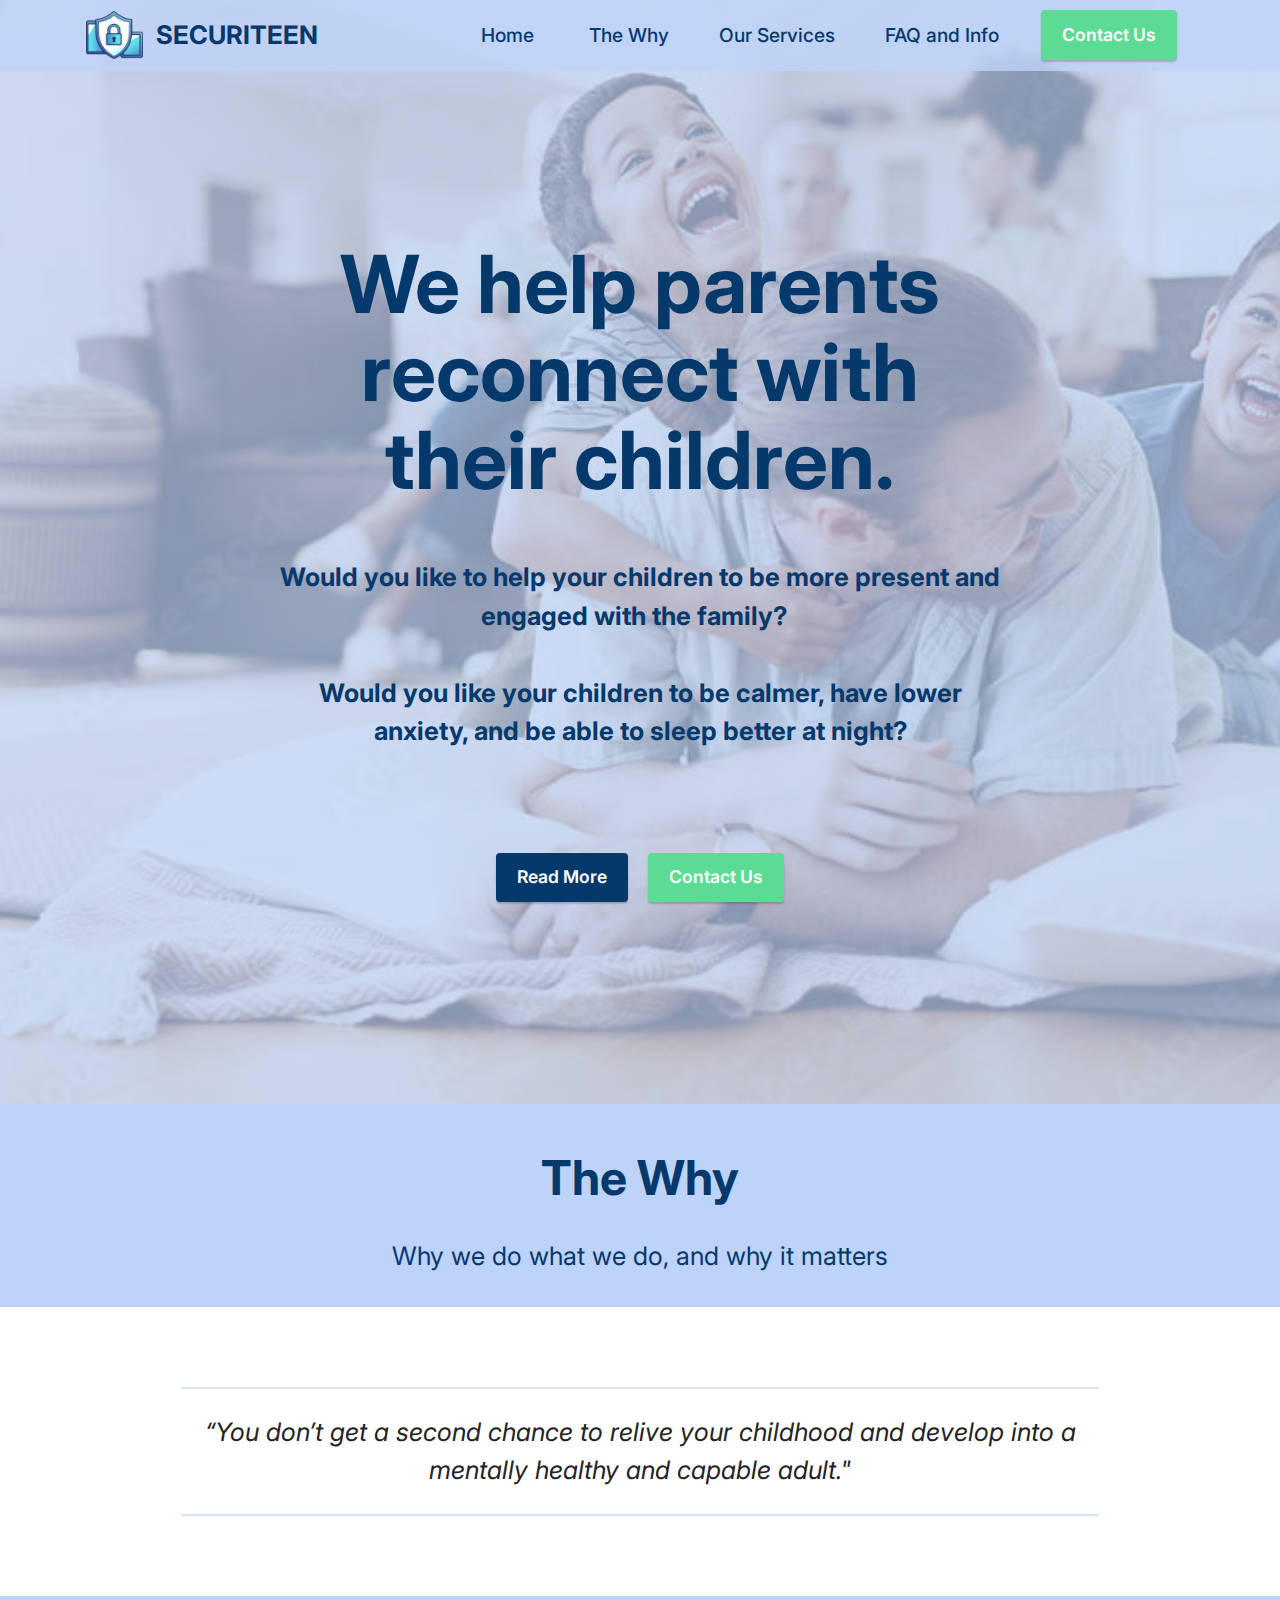
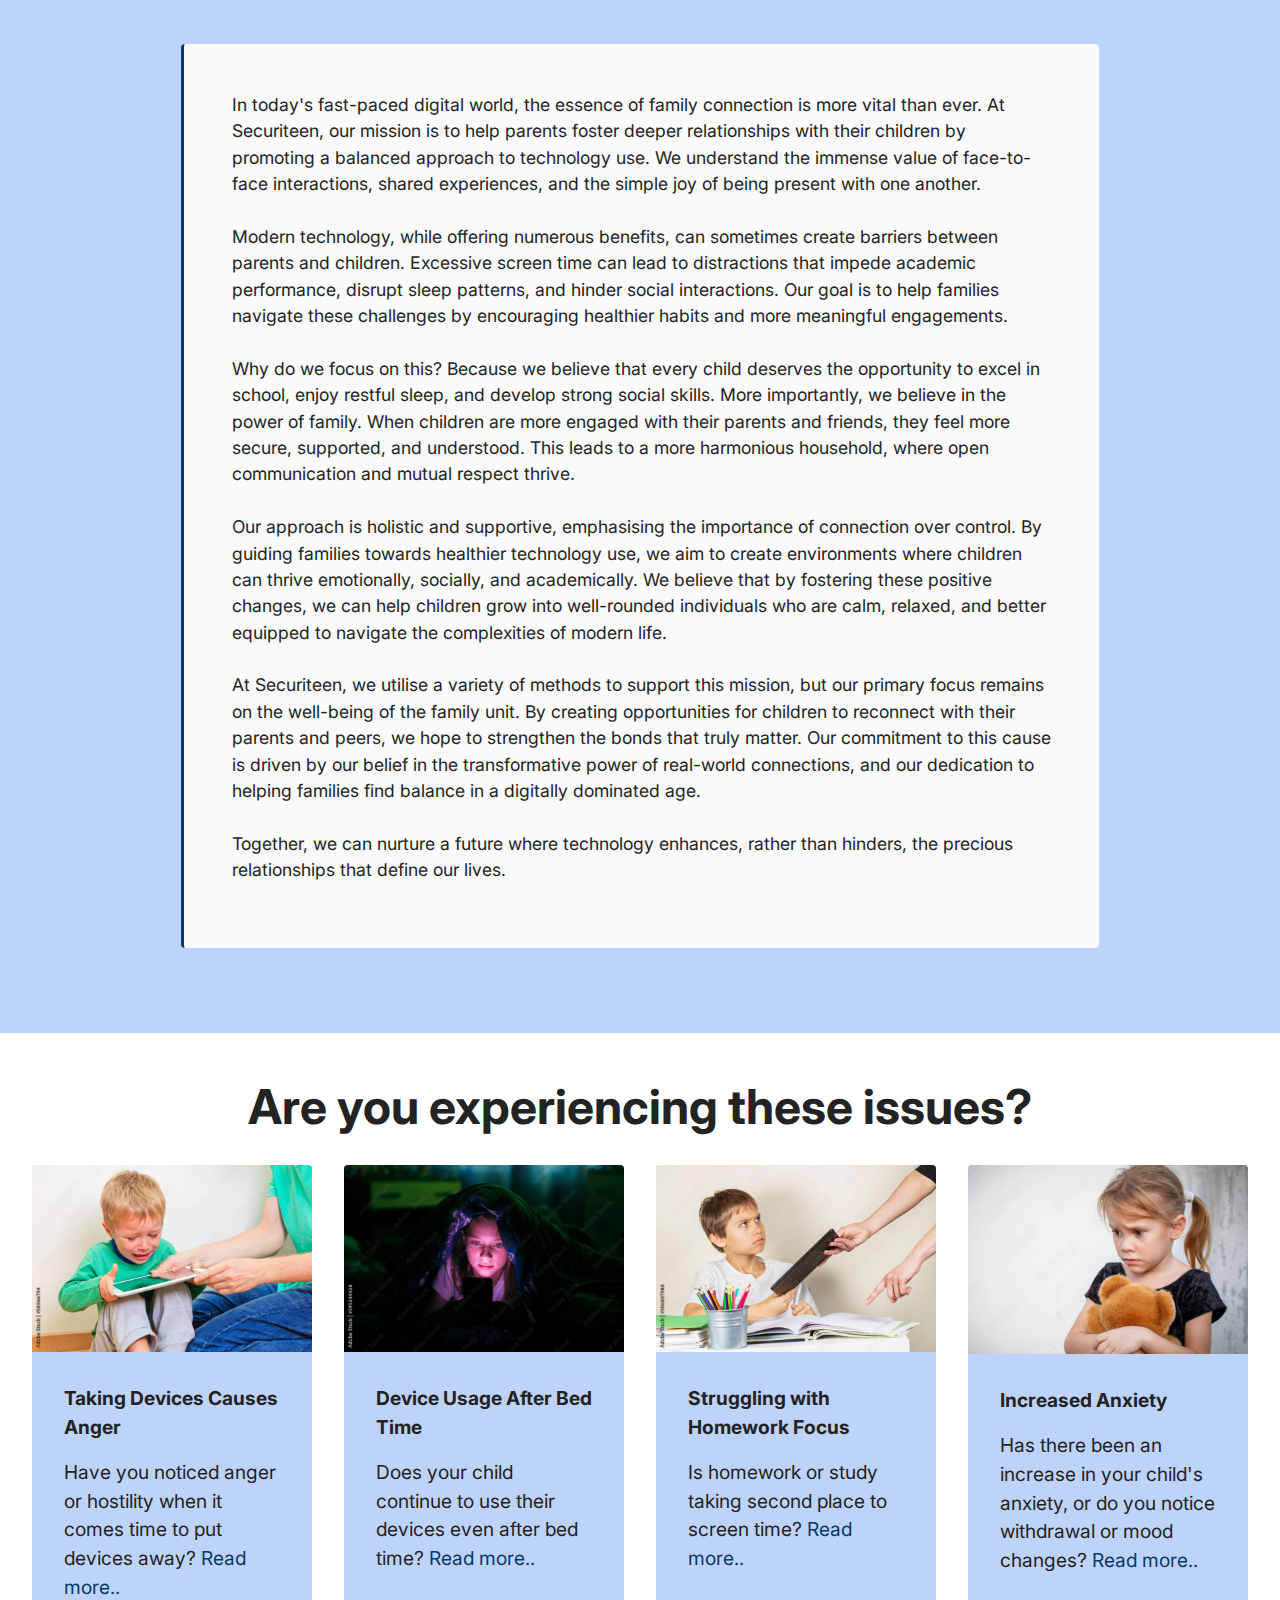
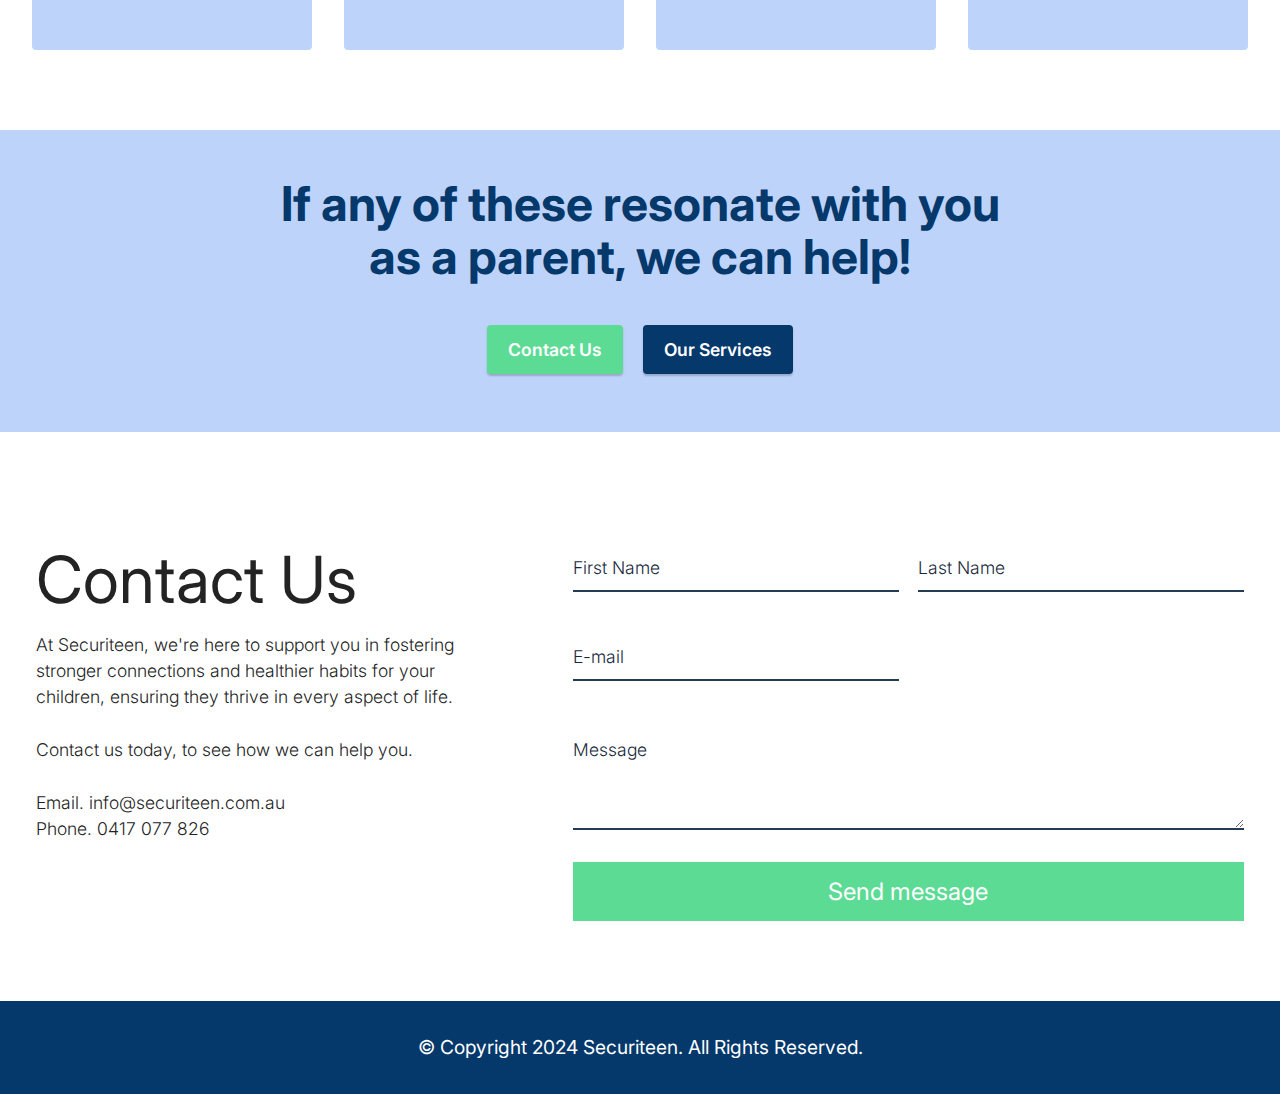
==== index.html @ f28571cd "Add files via upload" ====
<!DOCTYPE html>
<html  >
<head>
  
  <meta charset="UTF-8">
  <meta http-equiv="X-UA-Compatible" content="IE=edge">
  
  <meta name="viewport" content="width=device-width, initial-scale=1, minimum-scale=1">
  <link rel="shortcut icon" href="assets/images/logo6a-134x112.png" type="image/x-icon">
  <meta name="description" content="">
  
  
  <title>Securiteen - Home</title>
  <link rel="stylesheet" href="assets/bootstrap/css/bootstrap.min.css">
  <link rel="stylesheet" href="assets/bootstrap/css/bootstrap-grid.min.css">
  <link rel="stylesheet" href="assets/bootstrap/css/bootstrap-reboot.min.css">
  <link rel="stylesheet" href="assets/smart-cart/minicart-theme.css">
  <link rel="stylesheet" href="assets/dropdown/css/style.css">
  <link rel="stylesheet" href="assets/socicon/css/styles.css">
  <link rel="stylesheet" href="assets/theme/css/style.css">
  <link rel="preload" href="https://fonts.googleapis.com/css?family=Inter:100,200,300,400,500,600,700,800,900,100i,200i,300i,400i,500i,600i,700i,800i,900i&display=swap" as="style" onload="this.onload=null;this.rel='stylesheet'">
  <noscript><link rel="stylesheet" href="https://fonts.googleapis.com/css?family=Inter:100,200,300,400,500,600,700,800,900,100i,200i,300i,400i,500i,600i,700i,800i,900i&display=swap"></noscript>
  <link rel="preload" as="style" href="assets/mobirise/css/mbr-additional.css"><link rel="stylesheet" href="assets/mobirise/css/mbr-additional.css" type="text/css">

  
  
  
</head>
<body>
  
  <section data-bs-version="5.1" class="menu menu3 cid-sFAA5oUu2Y" once="menu" id="menu3-1">
    
    <nav class="navbar navbar-dropdown navbar-expand-lg">
        <div class="container">
            <div class="navbar-brand">
                <span class="navbar-logo">
                    <a href="index.html">
                        <img src="assets/images/logo6a-134x112.png" alt="Securiteen" style="height: 3rem;">
                    </a>
                </span>
                <span class="navbar-caption-wrap"><a class="navbar-caption text-primary display-5" href="index.html">SECURITEEN</a></span>
            </div>
            <button class="navbar-toggler" type="button" data-toggle="collapse" data-bs-toggle="collapse" data-target="#navbarSupportedContent" data-bs-target="#navbarSupportedContent" aria-controls="navbarNavAltMarkup" aria-expanded="false" aria-label="Toggle navigation">
                <div class="hamburger">
                    <span></span>
                    <span></span>
                    <span></span>
                    <span></span>
                </div>
            </button>
            <div class="collapse navbar-collapse" id="navbarSupportedContent">
                <ul class="navbar-nav nav-dropdown" data-app-modern-menu="true"><li class="nav-item"><a class="nav-link link text-primary display-7" href="index.html">Home&nbsp;</a></li>
                    <li class="nav-item"><a class="nav-link link text-primary display-7" href="index.html#content4-5">The Why</a></li>
                    <li class="nav-item"><a class="nav-link link text-primary display-7" href="services.html#info3-a">Our Services</a>
                    </li><li class="nav-item"><a class="nav-link link text-primary display-7" href="faq.html">FAQ and Info</a></li></ul>
                
                <div class="navbar-buttons mbr-section-btn"><a class="btn btn-secondary display-4" href="index.html#form1-7">Contact Us</a></div>
            </div>
        </div>
    </nav>
</section>

<section data-bs-version="5.1" class="header1 cid-sFCAOqBTxa" id="header1-i">

    

    <div class="mbr-overlay" style="opacity: 0.7; background-color: rgb(190, 211, 249);"></div>

    <div class="container">
        <div class="row justify-content-center">
            <div class="col-12 col-lg-8">
                <h1 class="mbr-section-title mbr-fonts-style mb-3 display-1"><strong>We help parents reconnect with their children.</strong></h1>
                
                <p class="mbr-text mbr-fonts-style display-5"><br><strong>Would you like to help your children to be more present and engaged with the family?&nbsp;&nbsp;<br><br>Would you like your children to be calmer, have lower anxiety, and be able to sleep better at night?<br> <br></strong><br></p>
                <div class="mbr-section-btn mt-3"><a class="btn btn-primary display-4" href="index.html#content4-5">Read More</a> <a class="btn btn-secondary display-4" href="index.html#form1-7">Contact Us</a></div>
            </div>
        </div>
    </div>
</section>

<section data-bs-version="5.1" class="content4 cid-sFADQxFnEn" id="content4-5">
    
    
    <div class="container">
        <div class="row justify-content-center">
            <div class="title col-md-12 col-lg-10">
                <h3 class="mbr-section-title mbr-fonts-style align-center mb-4 display-2">
                    <strong>The Why</strong></h3>
                <h4 class="mbr-section-subtitle align-center mbr-fonts-style mb-4 display-5">Why we do what we do, and why it matters</h4>
                
            </div>
        </div>
    </div>
</section>

<section data-bs-version="5.1" class="content6 cid-ukaL8fYqWf" id="content6-2">
    
    <div class="container">
        <div class="row justify-content-center">
            <div class="col-md-12 col-lg-10">
                <hr class="line">
                <p class="mbr-text align-center mbr-fonts-style my-4 display-5"><em>“You don’t get a second chance to relive your childhood and develop into a mentally healthy and capable adult."</em></p>
                <hr class="line">
            </div>
        </div>
    </div>
</section>

<section data-bs-version="5.1" class="content7 cid-ukfjcCWfnt" id="content7-3">
    
    <div class="container">
        <div class="row justify-content-center">
            <div class="col-12 col-md-10">
                <blockquote>
                
                <p class="mbr-text mbr-fonts-style display-4">In today's fast-paced digital world, the essence of family connection is more vital than ever. At Securiteen, our mission is to help parents foster deeper relationships with their children by promoting a balanced approach to technology use. We understand the immense value of face-to-face interactions, shared experiences, and the simple joy of being present with one another.<br><br>Modern technology, while offering numerous benefits, can sometimes create barriers between parents and children. Excessive screen time can lead to distractions that impede academic performance, disrupt sleep patterns, and hinder social interactions. Our goal is to help families navigate these challenges by encouraging healthier habits and more meaningful engagements.<br><br>Why do we focus on this? Because we believe that every child deserves the opportunity to excel in school, enjoy restful sleep, and develop strong social skills. More importantly, we believe in the power of family. When children are more engaged with their parents and friends, they feel more secure, supported, and understood. This leads to a more harmonious household, where open communication and mutual respect thrive.<br><br>Our approach is holistic and supportive, emphasising the importance of connection over control. By guiding families towards healthier technology use, we aim to create environments where children can thrive emotionally, socially, and academically. We believe that by fostering these positive changes, we can help children grow into well-rounded individuals who are calm, relaxed, and better equipped to navigate the complexities of modern life.<br><br>At Securiteen, we utilise a variety of methods to support this mission, but our primary focus remains on the well-being of the family unit. By creating opportunities for children to reconnect with their parents and peers, we hope to strengthen the bonds that truly matter. Our commitment to this cause is driven by our belief in the transformative power of real-world connections, and our dedication to helping families find balance in a digitally dominated age.<br><br>Together, we can nurture a future where technology enhances, rather than hinders, the precious relationships that define our lives.</p></blockquote>
            </div>
        </div>
    </div>
</section>

<section data-bs-version="5.1" class="gallery3 cid-ukfnzdWn7n" id="gallery3-4">
    
    
    <div class="container-fluid">
        <div class="mbr-section-head">
            <h4 class="mbr-section-title mbr-fonts-style align-center mb-0 display-2">
                <strong>Are you experiencing these issues?</strong></h4>
            
        </div>
        <div class="row mt-4">
            <div class="item features-image сol-12 col-md-6 col-lg-3 active">
                <div class="item-wrapper">
                    <div class="item-img">
                        <img src="assets/images/adobestock-58966794-preview-838x559.jpg" alt="" data-slide-to="0" data-bs-slide-to="0">
                    </div>
                    <div class="item-content">
                        <h5 class="item-title mbr-fonts-style display-7"><strong>Taking Devices Causes Anger</strong></h5>
                        
                        <p class="mbr-text mbr-fonts-style mt-3 display-7">
                            Have you noticed anger or hostility when it comes time to put devices away?&nbsp;<a href="#" class="text-primary">Read more..</a></p>
                    </div>
                    
                </div>
            </div><div class="item features-image сol-12 col-md-6 col-lg-3">
                <div class="item-wrapper">
                    <div class="item-img">
                        <img src="assets/images/adobestock-395344928-preview-838x559.jpg" alt="" data-slide-to="1" data-bs-slide-to="1">
                    </div>
                    <div class="item-content">
                        <h5 class="item-title mbr-fonts-style display-7"><strong>Device Usage After Bed Time</strong></h5>
                        
                        <p class="mbr-text mbr-fonts-style mt-3 display-7">
                            Does your child continue to use their devices even after bed time?&nbsp;<a href="#" class="text-primary">Read more..</a></p>
                    </div>
                    
                </div>
            </div>
            
            <div class="item features-image сol-12 col-md-6 col-lg-3">
                <div class="item-wrapper">
                    <div class="item-img">
                        <img src="assets/images/adobestock-306897988-preview-838x559.jpg" alt="" data-slide-to="2" data-bs-slide-to="2">
                    </div>
                    <div class="item-content">
                        <h5 class="item-title mbr-fonts-style display-7"><strong>Struggling with Homework Focus</strong></h5>
                        
                        <p class="mbr-text mbr-fonts-style mt-3 display-7">
                            Is homework or study taking second place to screen time?&nbsp;<a href="#" class="text-primary">Read more..</a></p>
                    </div>
                    
                </div>
            </div>
            <div class="item features-image сol-12 col-md-6 col-lg-3">
                <div class="item-wrapper">
                    <div class="item-img">
                        <img src="assets/images/adobestock-46003848-preview-1-838x584.jpeg" alt="" title="">
                    </div>
                    <div class="item-content">
                        <h5 class="item-title mbr-fonts-style display-7">
                            <strong>Increased Anxiety</strong></h5>
                        
                        <p class="mbr-text mbr-fonts-style mt-3 display-7">
                            Has there been an increase in your child's anxiety, or do you notice withdrawal or mood changes?&nbsp;<a href="#" class="text-primary">Read more..</a></p>
                    </div>
                    
                </div>
            </div>
        </div>
    </div>
</section>

<section data-bs-version="5.1" class="info1 cid-ukfKAvyPqA" id="info1-6">
    

    
    
    <div class="align-center container">
        <div class="row justify-content-center">
            <div class="col-12 col-lg-8">
                <h3 class="mbr-section-title mb-4 mbr-fonts-style display-2">
                    <strong>If any of these resonate with you as a parent, we can help!</strong></h3>
                
                <div class="mbr-section-btn"><a class="btn btn-secondary display-4" href="index.html#form1-7">Contact Us</a> <a class="btn btn-primary display-4" href="services.html">Our Services</a></div>
            </div>
        </div>
    </div>
</section>

<section data-bs-version="5.1" class="form1 cid-ukfMOaIkKs" id="form1-7">
    
    
    <div class="container-fluid">
        <div class="row justify-content-center revers">
            <div class="col-12 col-lg-5 text">
                <h3 class="mbr-section-title mbr-fonts-style align-center mb-0 display-1">
                    Contact Us</h3>
                
                <p class="mbr-text mbr-fonts-style mt-3 display-4">At Securiteen, we're here to support you in fostering stronger connections and healthier habits for your children, ensuring they thrive in every aspect of life.&nbsp;<br><br>Contact us today, to see how we can help you.<br><br>Email.&nbsp;info@securiteen.com.au<br>Phone. 0417 077 826<br></p>
            </div>
            <div class="col-lg-7 mx-auto mbr-form form" data-form-type="formoid">
                <form action="https://mobirise.eu/" method="POST" class="mbr-form form-with-styler" data-form-title="Form Name"><input type="hidden" name="email" data-form-email="true" value="Fs2mmEksp6q6TrzBMGvWqaSGVHvh4QHan1vVRH31/phFs0fB9kDLkGTKh2aA36X0oy4sLaTce3NYvyFUECLMp1q/oWpafUq3HcIJVbZCprMdZemdgS0Kq5MWuSPH1xtf.gixmYoinU3NWFVQ3tQhBGKTi0PesERTS59NhGxVto5hbMu2k3r+0g7FNEuZHwQL2sahqMmFX06bt4cjcnY67Am5DBSX2LzhEpQDwA9bZveQyF2UQfkmvOfvq00P8Hszc">
                    <div class="row">
                        <div hidden="hidden" data-form-alert="" class="alert alert-success col-12">Thanks for filling out
                            the form!</div>
                        <div hidden="hidden" data-form-alert-danger="" class="alert alert-danger col-12"> Oops...! some
                            problem! </div>
                    </div>
                    <div class="dragArea row">
                        <div class="col-lg-12 col-md-12 col-sm-12 form-group">
                            <div class="row">
                                <div class="col">
                                    <input type="text" name="nameFirst" placeholder="First Name" data-form-field="nameFirst" class="form-control text-multiple" value="" id="nameFirst-form1-7">
                                </div>
                                <div class="col">
                                    <input type="text" name="nameLast" placeholder="Last Name" data-form-field="nameLast" class="form-control text-multiple" value="" id="nameLast-form1-7">
                                </div>
                            </div>
                        </div>
                        <div class="col-lg-12 col-md-12 col-sm-12 form-group">
                            <div class="row">
                                <div class="col">
                                    <input type="email" name="email" placeholder="E-mail" data-form-field="email" class="form-control" value="" id="email-form1-7">
                                </div>
                                <div class="col">
                                    
                                </div>
                            </div>
                        </div>
                        <div class="col-12 form-group mt-3 mb-4" data-for="textarea">
                            <textarea name="textarea" style="height:92px;" placeholder="Message" data-form-field="textarea" class="form-control display-4" id="textarea-form1-7"></textarea>
                        </div>
                        <div class="col-lg-12 col-md-12 col-sm-12 align-center mbr-section-btn"><button type="submit" class="w-100 w-100 w-100 btn w-100 btn-secondary display-7">Send message</button></div>
                    </div>
                </form>
            </div>
        </div>
    </div>
</section>

<section data-bs-version="5.1" class="footer3 cid-sFAOjz8nX7" once="footers" id="footer3-d">

    

    

    <div class="container">
        <div class="media-container-row align-center mbr-white">
            
            
            <div class="row row-copirayt">
                <p class="mbr-text mb-0 mbr-fonts-style mbr-white align-center display-7">
                    © Copyright 2024 Securiteen. All Rights Reserved.
                </p>
            </div>
        </div>
    </div>
</section>


<script src="assets/bootstrap/js/bootstrap.bundle.min.js"></script>
  <script src="assets/smoothscroll/smooth-scroll.js"></script>
  <script src="assets/ytplayer/index.js"></script>
  <script src="assets/smart-cart/minicart.js"></script>
  <script src="assets/smart-cart/minicart-customizer.js"></script>
  <script src="assets/dropdown/js/navbar-dropdown.js"></script>
  <script src="assets/theme/js/script.js"></script>
  <script src="assets/formoid/formoid.min.js"></script>
  
  
  
</body>
</html>
---- assets/dropdown/css/style.css ----
.navbar-dropdown {
  left: 0;
  padding: 0;
  position: absolute;
  right: 0;
  top: 0;
  transition: all 0.45s ease;
  z-index: 1030;
  background: #282828; }
  .navbar-dropdown .navbar-logo {
    margin-right: 0.8rem;
    transition: margin 0.3s ease-in-out;
    vertical-align: middle; }
    .navbar-dropdown .navbar-logo img {
      height: 3.125rem;
      transition: all 0.3s ease-in-out; }
    .navbar-dropdown .navbar-logo.mbr-iconfont {
      font-size: 3.125rem;
      line-height: 3.125rem; }
  .navbar-dropdown .navbar-caption {
    font-weight: 700;
    white-space: normal;
    vertical-align: -4px;
    line-height: 3.125rem !important; }
    .navbar-dropdown .navbar-caption, .navbar-dropdown .navbar-caption:hover {
      color: inherit;
      text-decoration: none; }
  .navbar-dropdown .mbr-iconfont + .navbar-caption {
    vertical-align: -1px; }
  .navbar-dropdown.navbar-fixed-top {
    position: fixed; }
  .navbar-dropdown .navbar-brand span {
    vertical-align: -4px; }
  .navbar-dropdown.bg-color.transparent {
    background: none; }
  .navbar-dropdown.navbar-short .navbar-brand {
    padding: 0.625rem 0; }
    .navbar-dropdown.navbar-short .navbar-brand span {
      vertical-align: -1px; }
  .navbar-dropdown.navbar-short .navbar-caption {
    line-height: 2.375rem !important;
    vertical-align: -2px; }
  .navbar-dropdown.navbar-short .navbar-logo {
    margin-right: 0.5rem; }
    .navbar-dropdown.navbar-short .navbar-logo img {
      height: 2.375rem; }
    .navbar-dropdown.navbar-short .navbar-logo.mbr-iconfont {
      font-size: 2.375rem;
      line-height: 2.375rem; }
  .navbar-dropdown.navbar-short .mbr-table-cell {
    height: 3.625rem; }
  .navbar-dropdown .navbar-close {
    left: 0.6875rem;
    position: fixed;
    top: 0.75rem;
    z-index: 1000; }
  .navbar-dropdown .hamburger-icon {
    content: "";
    display: inline-block;
    vertical-align: middle;
    width: 16px;
    -webkit-box-shadow: 0 -6px 0 1px #282828,0 0 0 1px #282828,0 6px 0 1px #282828;
    -moz-box-shadow: 0 -6px 0 1px #282828,0 0 0 1px #282828,0 6px 0 1px #282828;
    box-shadow: 0 -6px 0 1px #282828,0 0 0 1px #282828,0 6px 0 1px #282828; }

.dropdown-menu .dropdown-toggle[data-toggle="dropdown-submenu"]::after {
  border-bottom: 0.35em solid transparent;
  border-left: 0.35em solid;
  border-right: 0;
  border-top: 0.35em solid transparent;
  margin-left: 0.3rem; }

.dropdown-menu .dropdown-item:focus {
  outline: 0; }

.nav-dropdown {
  font-size: 0.75rem;
  font-weight: 500;
  height: auto !important; }
  .nav-dropdown .nav-btn {
    padding-left: 1rem; }
  .nav-dropdown .link {
    margin: .667em 1.667em;
    font-weight: 500;
    padding: 0;
    transition: color .2s ease-in-out; }
    .nav-dropdown .link.dropdown-toggle {
      margin-right: 2.583em; }
      .nav-dropdown .link.dropdown-toggle::after {
        margin-left: .25rem;
        border-top: 0.35em solid;
        border-right: 0.35em solid transparent;
        border-left: 0.35em solid transparent;
        border-bottom: 0; }
      .nav-dropdown .link.dropdown-toggle[aria-expanded="true"] {
        margin: 0;
        padding: 0.667em 3.263em  0.667em 1.667em; }
  .nav-dropdown .link::after,
  .nav-dropdown .dropdown-item::after {
    color: inherit; }
  .nav-dropdown .btn {
    font-size: 0.75rem;
    font-weight: 700;
    letter-spacing: 0;
    margin-bottom: 0;
    padding-left: 1.25rem;
    padding-right: 1.25rem; }
  .nav-dropdown .dropdown-menu {
    border-radius: 0;
    border: 0;
    left: 0;
    margin: 0;
    padding-bottom: 1.25rem;
    padding-top: 1.25rem;
    position: relative; }
  .nav-dropdown .dropdown-submenu {
    margin-left: 0.125rem;
    top: 0; }
  .nav-dropdown .dropdown-item {
    font-weight: 500;
    line-height: 2;
    padding: 0.3846em 4.615em 0.3846em 1.5385em;
    position: relative;
    transition: color .2s ease-in-out, background-color .2s ease-in-out; }
    .nav-dropdown .dropdown-item::after {
      margin-top: -0.3077em;
      position: absolute;
      right: 1.1538em;
      top: 50%; }
    .nav-dropdown .dropdown-item:focus, .nav-dropdown .dropdown-item:hover {
      background: none; }

@media (max-width: 767px) {
  .nav-dropdown.navbar-toggleable-sm {
    bottom: 0;
    display: none;
    left: 0;
    overflow-x: hidden;
    position: fixed;
    top: 0;
    transform: translateX(-100%);
    -ms-transform: translateX(-100%);
    -webkit-transform: translateX(-100%);
    width: 18.75rem;
    z-index: 999; } }
.nav-dropdown.navbar-toggleable-xl {
  bottom: 0;
  display: none;
  left: 0;
  overflow-x: hidden;
  position: fixed;
  top: 0;
  transform: translateX(-100%);
  -ms-transform: translateX(-100%);
  -webkit-transform: translateX(-100%);
  width: 18.75rem;
  z-index: 999; }

.nav-dropdown-sm {
  display: block !important;
  overflow-x: hidden;
  overflow: auto;
  padding-top: 3.875rem; }
  .nav-dropdown-sm::after {
    content: "";
    display: block;
    height: 3rem;
    width: 100%; }
  .nav-dropdown-sm.collapse.in ~ .navbar-close {
    display: block !important; }
  .nav-dropdown-sm.collapsing, .nav-dropdown-sm.collapse.in {
    transform: translateX(0);
    -ms-transform: translateX(0);
    -webkit-transform: translateX(0);
    transition: all 0.25s ease-out;
    -webkit-transition: all 0.25s ease-out;
    background: #282828; }
  .nav-dropdown-sm.collapsing[aria-expanded="false"] {
    transform: translateX(-100%);
    -ms-transform: translateX(-100%);
    -webkit-transform: translateX(-100%); }
  .nav-dropdown-sm .nav-item {
    display: block;
    margin-left: 0 !important;
    padding-left: 0; }
  .nav-dropdown-sm .link,
  .nav-dropdown-sm .dropdown-item {
    border-top: 1px dotted rgba(255, 255, 255, 0.1);
    font-size: 0.8125rem;
    line-height: 1.6;
    margin: 0 !important;
    padding: 0.875rem 2.4rem 0.875rem 1.5625rem !important;
    position: relative;
    white-space: normal; }
    .nav-dropdown-sm .link:focus, .nav-dropdown-sm .link:hover,
    .nav-dropdown-sm .dropdown-item:focus,
    .nav-dropdown-sm .dropdown-item:hover {
      background: rgba(0, 0, 0, 0.2) !important;
      color: #c0a375; }
  .nav-dropdown-sm .nav-btn {
    position: relative;
    padding: 1.5625rem 1.5625rem 0 1.5625rem; }
    .nav-dropdown-sm .nav-btn::before {
      border-top: 1px dotted rgba(255, 255, 255, 0.1);
      content: "";
      left: 0;
      position: absolute;
      top: 0;
      width: 100%; }
    .nav-dropdown-sm .nav-btn + .nav-btn {
      padding-top: 0.625rem; }
      .nav-dropdown-sm .nav-btn + .nav-btn::before {
        display: none; }
  .nav-dropdown-sm .btn {
    padding: 0.625rem 0; }
  .nav-dropdown-sm .dropdown-toggle[data-toggle="dropdown-submenu"]::after {
    margin-left: .25rem;
    border-top: 0.35em solid;
    border-right: 0.35em solid transparent;
    border-left: 0.35em solid transparent;
    border-bottom: 0; }
  .nav-dropdown-sm .dropdown-toggle[data-toggle="dropdown-submenu"][aria-expanded="true"]::after {
    border-top: 0;
    border-right: 0.35em solid transparent;
    border-left: 0.35em solid transparent;
    border-bottom: 0.35em solid; }
  .nav-dropdown-sm .dropdown-menu {
    margin: 0;
    padding: 0;
    position: relative;
    top: 0;
    left: 0;
    width: 100%;
    border: 0;
    float: none;
    border-radius: 0;
    background: none; }
  .nav-dropdown-sm .dropdown-submenu {
    left: 100%;
    margin-left: 0.125rem;
    margin-top: -1.25rem;
    top: 0; }

.navbar-toggleable-sm .nav-dropdown .dropdown-menu {
  position: absolute; }

.navbar-toggleable-sm .nav-dropdown .dropdown-submenu {
  left: 100%;
  margin-left: 0.125rem;
  margin-top: -1.25rem;
  top: 0; }

.navbar-toggleable-sm.opened .nav-dropdown .dropdown-menu {
  position: relative; }

.navbar-toggleable-sm.opened .nav-dropdown .dropdown-submenu {
  left: 0;
  margin-left: 00rem;
  margin-top: 0rem;
  top: 0; }

.is-builder .nav-dropdown.collapsing {
  transition: none !important; }
---- assets/socicon/css/styles.css ----
@charset "UTF-8";

@font-face {
  font-family: 'Socicon';
  src:  url('../fonts/socicon.eot');
  src:  url('../fonts/socicon.eot?#iefix') format('embedded-opentype'),
    url('../fonts/socicon.woff2') format('woff2'),
    url('../fonts/socicon.ttf') format('truetype'),
    url('../fonts/socicon.woff') format('woff'),
    url('../fonts/socicon.svg#socicon') format('svg');
  font-weight: normal;
  font-style: normal;
  font-display: swap;
}

[data-icon]:before {
  font-family: "socicon" !important;
  content: attr(data-icon);
  font-style: normal !important;
  font-weight: normal !important;
  font-variant: normal !important;
  text-transform: none !important;
  speak: none;
  line-height: 1;
  -webkit-font-smoothing: antialiased;
  -moz-osx-font-smoothing: grayscale;
}

[class^="socicon-"], [class*=" socicon-"] {
  /* use !important to prevent issues with browser extensions that change fonts */
  font-family: 'Socicon' !important;
  speak: none;
  font-style: normal;
  font-weight: normal;
  font-variant: normal;
  text-transform: none;
  line-height: 1;

  /* Better Font Rendering =========== */
  -webkit-font-smoothing: antialiased;
  -moz-osx-font-smoothing: grayscale;
}

.socicon-eitaa:before {
  content: "\e97c";
}
.socicon-soroush:before {
  content: "\e97d";
}
.socicon-bale:before {
  content: "\e97e";
}
.socicon-zazzle:before {
  content: "\e97b";
}
.socicon-society6:before {
  content: "\e97a";
}
.socicon-redbubble:before {
  content: "\e979";
}
.socicon-avvo:before {
  content: "\e978";
}
.socicon-stitcher:before {
  content: "\e977";
}
.socicon-googlehangouts:before {
  content: "\e974";
}
.socicon-dlive:before {
  content: "\e975";
}
.socicon-vsco:before {
  content: "\e976";
}
.socicon-flipboard:before {
  content: "\e973";
}
.socicon-ubuntu:before {
  content: "\e958";
}
.socicon-artstation:before {
  content: "\e959";
}
.socicon-invision:before {
  content: "\e95a";
}
.socicon-torial:before {
  content: "\e95b";
}
.socicon-collectorz:before {
  content: "\e95c";
}
.socicon-seenthis:before {
  content: "\e95d";
}
.socicon-googleplaymusic:before {
  content: "\e95e";
}
.socicon-debian:before {
  content: "\e95f";
}
.socicon-filmfreeway:before {
  content: "\e960";
}
.socicon-gnome:before {
  content: "\e961";
}
.socicon-itchio:before {
  content: "\e962";
}
.socicon-jamendo:before {
  content: "\e963";
}
.socicon-mix:before {
  content: "\e964";
}
.socicon-sharepoint:before {
  content: "\e965";
}
.socicon-tinder:before {
  content: "\e966";
}
.socicon-windguru:before {
  content: "\e967";
}
.socicon-cdbaby:before {
  content: "\e968";
}
.socicon-elementaryos:before {
  content: "\e969";
}
.socicon-stage32:before {
  content: "\e96a";
}
.socicon-tiktok:before {
  content: "\e96b";
}
.socicon-gitter:before {
  content: "\e96c";
}
.socicon-letterboxd:before {
  content: "\e96d";
}
.socicon-threema:before {
  content: "\e96e";
}
.socicon-splice:before {
  content: "\e96f";
}
.socicon-metapop:before {
  content: "\e970";
}
.socicon-naver:before {
  content: "\e971";
}
.socicon-remote:before {
  content: "\e972";
}
.socicon-internet:before {
  content: "\e957";
}
.socicon-moddb:before {
  content: "\e94b";
}
.socicon-indiedb:before {
  content: "\e94c";
}
.socicon-traxsource:before {
  content: "\e94d";
}
.socicon-gamefor:before {
  content: "\e94e";
}
.socicon-pixiv:before {
  content: "\e94f";
}
.socicon-myanimelist:before {
  content: "\e950";
}
.socicon-blackberry:before {
  content: "\e951";
}
.socicon-wickr:before {
  content: "\e952";
}
.socicon-spip:before {
  content: "\e953";
}
.socicon-napster:before {
  content: "\e954";
}
.socicon-beatport:before {
  content: "\e955";
}
.socicon-hackerone:before {
  content: "\e956";
}
.socicon-hackernews:before {
  content: "\e946";
}
.socicon-smashwords:before {
  content: "\e947";
}
.socicon-kobo:before {
  content: "\e948";
}
.socicon-bookbub:before {
  content: "\e949";
}
.socicon-mailru:before {
  content: "\e94a";
}
.socicon-gitlab:before {
  content: "\e945";
}
.socicon-instructables:before {
  content: "\e944";
}
.socicon-portfolio:before {
  content: "\e943";
}
.socicon-codered:before {
  content: "\e940";
}
.socicon-origin:before {
  content: "\e941";
}
.socicon-nextdoor:before {
  content: "\e942";
}
.socicon-udemy:before {
  content: "\e93f";
}
.socicon-livemaster:before {
  content: "\e93e";
}
.socicon-crunchbase:before {
  content: "\e93b";
}
.socicon-homefy:before {
  content: "\e93c";
}
.socicon-calendly:before {
  content: "\e93d";
}
.socicon-realtor:before {
  content: "\e90f";
}
.socicon-tidal:before {
  content: "\e910";
}
.socicon-qobuz:before {
  content: "\e911";
}
.socicon-natgeo:before {
  content: "\e912";
}
.socicon-mastodon:before {
  content: "\e913";
}
.socicon-unsplash:before {
  content: "\e914";
}
.socicon-homeadvisor:before {
  content: "\e915";
}
.socicon-angieslist:before {
  content: "\e916";
}
.socicon-codepen:before {
  content: "\e917";
}
.socicon-slack:before {
  content: "\e918";
}
.socicon-openaigym:before {
  content: "\e919";
}
.socicon-logmein:before {
  content: "\e91a";
}
.socicon-fiverr:before {
  content: "\e91b";
}
.socicon-gotomeeting:before {
  content: "\e91c";
}
.socicon-aliexpress:before {
  content: "\e91d";
}
.socicon-guru:before {
  content: "\e91e";
}
.socicon-appstore:before {
  content: "\e91f";
}
.socicon-homes:before {
  content: "\e920";
}
.socicon-zoom:before {
  content: "\e921";
}
.socicon-alibaba:before {
  content: "\e922";
}
.socicon-craigslist:before {
  content: "\e923";
}
.socicon-wix:before {
  content: "\e924";
}
.socicon-redfin:before {
  content: "\e925";
}
.socicon-googlecalendar:before {
  content: "\e926";
}
.socicon-shopify:before {
  content: "\e927";
}
.socicon-freelancer:before {
  content: "\e928";
}
.socicon-seedrs:before {
  content: "\e929";
}
.socicon-bing:before {
  content: "\e92a";
}
.socicon-doodle:before {
  content: "\e92b";
}
.socicon-bonanza:before {
  content: "\e92c";
}
.socicon-squarespace:before {
  content: "\e92d";
}
.socicon-toptal:before {
  content: "\e92e";
}
.socicon-gust:before {
  content: "\e92f";
}
.socicon-ask:before {
  content: "\e930";
}
.socicon-trulia:before {
  content: "\e931";
}
.socicon-loomly:before {
  content: "\e932";
}
.socicon-ghost:before {
  content: "\e933";
}
.socicon-upwork:before {
  content: "\e934";
}
.socicon-fundable:before {
  content: "\e935";
}
.socicon-booking:before {
  content: "\e936";
}
.socicon-googlemaps:before {
  content: "\e937";
}
.socicon-zillow:before {
  content: "\e938";
}
.socicon-niconico:before {
  content: "\e939";
}
.socicon-toneden:before {
  content: "\e93a";
}
.socicon-augment:before {
  content: "\e908";
}
.socicon-bitbucket:before {
  content: "\e909";
}
.socicon-fyuse:before {
  content: "\e90a";
}
.socicon-yt-gaming:before {
  content: "\e90b";
}
.socicon-sketchfab:before {
  content: "\e90c";
}
.socicon-mobcrush:before {
  content: "\e90d";
}
.socicon-microsoft:before {
  content: "\e90e";
}
.socicon-pandora:before {
  content: "\e907";
}
.socicon-messenger:before {
  content: "\e906";
}
.socicon-gamewisp:before {
  content: "\e905";
}
.socicon-bloglovin:before {
  content: "\e904";
}
.socicon-tunein:before {
  content: "\e903";
}
.socicon-gamejolt:before {
  content: "\e901";
}
.socicon-trello:before {
  content: "\e902";
}
.socicon-spreadshirt:before {
  content: "\e900";
}
.socicon-500px:before {
  content: "\e000";
}
.socicon-8tracks:before {
  content: "\e001";
}
.socicon-airbnb:before {
  content: "\e002";
}
.socicon-alliance:before {
  content: "\e003";
}
.socicon-amazon:before {
  content: "\e004";
}
.socicon-amplement:before {
  content: "\e005";
}
.socicon-android:before {
  content: "\e006";
}
.socicon-angellist:before {
  content: "\e007";
}
.socicon-apple:before {
  content: "\e008";
}
.socicon-appnet:before {
  content: "\e009";
}
.socicon-baidu:before {
  content: "\e00a";
}
.socicon-bandcamp:before {
  content: "\e00b";
}
.socicon-battlenet:before {
  content: "\e00c";
}
.socicon-mixer:before {
  content: "\e00d";
}
.socicon-bebee:before {
  content: "\e00e";
}
.socicon-bebo:before {
  content: "\e00f";
}
.socicon-behance:before {
  content: "\e010";
}
.socicon-blizzard:before {
  content: "\e011";
}
.socicon-blogger:before {
  content: "\e012";
}
.socicon-buffer:before {
  content: "\e013";
}
.socicon-chrome:before {
  content: "\e014";
}
.socicon-coderwall:before {
  content: "\e015";
}
.socicon-curse:before {
  content: "\e016";
}
.socicon-dailymotion:before {
  content: "\e017";
}
.socicon-deezer:before {
  content: "\e018";
}
.socicon-delicious:before {
  content: "\e019";
}
.socicon-deviantart:before {
  content: "\e01a";
}
.socicon-diablo:before {
  content: "\e01b";
}
.socicon-digg:before {
  content: "\e01c";
}
.socicon-discord:before {
  content: "\e01d";
}
.socicon-disqus:before {
  content: "\e01e";
}
.socicon-douban:before {
  content: "\e01f";
}
.socicon-draugiem:before {
  content: "\e020";
}
.socicon-dribbble:before {
  content: "\e021";
}
.socicon-drupal:before {
  content: "\e022";
}
.socicon-ebay:before {
  content: "\e023";
}
.socicon-ello:before {
  content: "\e024";
}
.socicon-endomodo:before {
  content: "\e025";
}
.socicon-envato:before {
  content: "\e026";
}
.socicon-etsy:before {
  content: "\e027";
}
.socicon-facebook:before {
  content: "\e028";
}
.socicon-feedburner:before {
  content: "\e029";
}
.socicon-filmweb:before {
  content: "\e02a";
}
.socicon-firefox:before {
  content: "\e02b";
}
.socicon-flattr:before {
  content: "\e02c";
}
.socicon-flickr:before {
  content: "\e02d";
}
.socicon-formulr:before {
  content: "\e02e";
}
.socicon-forrst:before {
  content: "\e02f";
}
.socicon-foursquare:before {
  content: "\e030";
}
.socicon-friendfeed:before {
  content: "\e031";
}
.socicon-github:before {
  content: "\e032";
}
.socicon-goodreads:before {
  content: "\e033";
}
.socicon-google:before {
  content: "\e034";
}
.socicon-googlescholar:before {
  content: "\e035";
}
.socicon-googlegroups:before {
  content: "\e036";
}
.socicon-googlephotos:before {
  content: "\e037";
}
.socicon-googleplus:before {
  content: "\e038";
}
.socicon-grooveshark:before {
  content: "\e039";
}
.socicon-hackerrank:before {
  content: "\e03a";
}
.socicon-hearthstone:before {
  content: "\e03b";
}
.socicon-hellocoton:before {
  content: "\e03c";
}
.socicon-heroes:before {
  content: "\e03d";
}
.socicon-smashcast:before {
  content: "\e03e";
}
.socicon-horde:before {
  content: "\e03f";
}
.socicon-houzz:before {
  content: "\e040";
}
.socicon-icq:before {
  content: "\e041";
}
.socicon-identica:before {
  content: "\e042";
}
.socicon-imdb:before {
  content: "\e043";
}
.socicon-instagram:before {
  content: "\e044";
}
.socicon-issuu:before {
  content: "\e045";
}
.socicon-istock:before {
  content: "\e046";
}
.socicon-itunes:before {
  content: "\e047";
}
.socicon-keybase:before {
  content: "\e048";
}
.socicon-lanyrd:before {
  content: "\e049";
}
.socicon-lastfm:before {
  content: "\e04a";
}
.socicon-line:before {
  content: "\e04b";
}
.socicon-linkedin:before {
  content: "\e04c";
}
.socicon-livejournal:before {
  content: "\e04d";
}
.socicon-lyft:before {
  content: "\e04e";
}
.socicon-macos:before {
  content: "\e04f";
}
.socicon-mail:before {
  content: "\e050";
}
.socicon-medium:before {
  content: "\e051";
}
.socicon-meetup:before {
  content: "\e052";
}
.socicon-mixcloud:before {
  content: "\e053";
}
.socicon-modelmayhem:before {
  content: "\e054";
}
.socicon-mumble:before {
  content: "\e055";
}
.socicon-myspace:before {
  content: "\e056";
}
.socicon-newsvine:before {
  content: "\e057";
}
.socicon-nintendo:before {
  content: "\e058";
}
.socicon-npm:before {
  content: "\e059";
}
.socicon-odnoklassniki:before {
  content: "\e05a";
}
.socicon-openid:before {
  content: "\e05b";
}
.socicon-opera:before {
  content: "\e05c";
}
.socicon-outlook:before {
  content: "\e05d";
}
.socicon-overwatch:before {
  content: "\e05e";
}
.socicon-patreon:before {
  content: "\e05f";
}
.socicon-paypal:before {
  content: "\e060";
}
.socicon-periscope:before {
  content: "\e061";
}
.socicon-persona:before {
  content: "\e062";
}
.socicon-pinterest:before {
  content: "\e063";
}
.socicon-play:before {
  content: "\e064";
}
.socicon-player:before {
  content: "\e065";
}
.socicon-playstation:before {
  content: "\e066";
}
.socicon-pocket:before {
  content: "\e067";
}
.socicon-qq:before {
  content: "\e068";
}
.socicon-quora:before {
  content: "\e069";
}
.socicon-raidcall:before {
  content: "\e06a";
}
.socicon-ravelry:before {
  content: "\e06b";
}
.socicon-reddit:before {
  content: "\e06c";
}
.socicon-renren:before {
  content: "\e06d";
}
.socicon-researchgate:before {
  content: "\e06e";
}
.socicon-residentadvisor:before {
  content: "\e06f";
}
.socicon-reverbnation:before {
  content: "\e070";
}
.socicon-rss:before {
  content: "\e071";
}
.socicon-sharethis:before {
  content: "\e072";
}
.socicon-skype:before {
  content: "\e073";
}
.socicon-slideshare:before {
  content: "\e074";
}
.socicon-smugmug:before {
  content: "\e075";
}
.socicon-snapchat:before {
  content: "\e076";
}
.socicon-songkick:before {
  content: "\e077";
}
.socicon-soundcloud:before {
  content: "\e078";
}
.socicon-spotify:before {
  content: "\e079";
}
.socicon-stackexchange:before {
  content: "\e07a";
}
.socicon-stackoverflow:before {
  content: "\e07b";
}
.socicon-starcraft:before {
  content: "\e07c";
}
.socicon-stayfriends:before {
  content: "\e07d";
}
.socicon-steam:before {
  content: "\e07e";
}
.socicon-storehouse:before {
  content: "\e07f";
}
.socicon-strava:before {
  content: "\e080";
}
.socicon-streamjar:before {
  content: "\e081";
}
.socicon-stumbleupon:before {
  content: "\e082";
}
.socicon-swarm:before {
  content: "\e083";
}
.socicon-teamspeak:before {
  content: "\e084";
}
.socicon-teamviewer:before {
  content: "\e085";
}
.socicon-technorati:before {
  content: "\e086";
}
.socicon-telegram:before {
  content: "\e087";
}
.socicon-tripadvisor:before {
  content: "\e088";
}
.socicon-tripit:before {
  content: "\e089";
}
.socicon-triplej:before {
  content: "\e08a";
}
.socicon-tumblr:before {
  content: "\e08b";
}
.socicon-twitch:before {
  content: "\e08c";
}
.socicon-twitter:before {
  content: "\e08d";
}
.socicon-uber:before {
  content: "\e08e";
}
.socicon-ventrilo:before {
  content: "\e08f";
}
.socicon-viadeo:before {
  content: "\e090";
}
.socicon-viber:before {
  content: "\e091";
}
.socicon-viewbug:before {
  content: "\e092";
}
.socicon-vimeo:before {
  content: "\e093";
}
.socicon-vine:before {
  content: "\e094";
}
.socicon-vkontakte:before {
  content: "\e095";
}
.socicon-warcraft:before {
  content: "\e096";
}
.socicon-wechat:before {
  content: "\e097";
}
.socicon-weibo:before {
  content: "\e098";
}
.socicon-whatsapp:before {
  content: "\e099";
}
.socicon-wikipedia:before {
  content: "\e09a";
}
.socicon-windows:before {
  content: "\e09b";
}
.socicon-wordpress:before {
  content: "\e09c";
}
.socicon-wykop:before {
  content: "\e09d";
}
.socicon-xbox:before {
  content: "\e09e";
}
.socicon-xing:before {
  content: "\e09f";
}
.socicon-yahoo:before {
  content: "\e0a0";
}
.socicon-yammer:before {
  content: "\e0a1";
}
.socicon-yandex:before {
  content: "\e0a2";
}
.socicon-yelp:before {
  content: "\e0a3";
}
.socicon-younow:before {
  content: "\e0a4";
}
.socicon-youtube:before {
  content: "\e0a5";
}
.socicon-zapier:before {
  content: "\e0a6";
}
.socicon-zerply:before {
  content: "\e0a7";
}
.socicon-zomato:before {
  content: "\e0a8";
}
.socicon-zynga:before {
  content: "\e0a9";
}
---- assets/theme/css/style.css ----
@charset "UTF-8";
section {
  background-color: #ffffff;
}

body {
  font-style: normal;
  line-height: 1.5;
  font-weight: 400;
  color: #232323;
  position: relative;
}

button {
  background-color: transparent;
  border-color: transparent;
}

section,
.container,
.container-fluid {
  position: relative;
  word-wrap: break-word;
}

a.mbr-iconfont:hover {
  text-decoration: none;
}

.article .lead p,
.article .lead ul,
.article .lead ol,
.article .lead pre,
.article .lead blockquote {
  margin-bottom: 0;
}

a {
  font-style: normal;
  font-weight: 400;
  cursor: pointer;
}
a, a:hover {
  text-decoration: none;
}

.mbr-section-title {
  font-style: normal;
  line-height: 1.3;
}

.mbr-section-subtitle {
  line-height: 1.3;
}

.mbr-text {
  font-style: normal;
  line-height: 1.7;
}

h1,
h2,
h3,
h4,
h5,
h6,
.display-1,
.display-2,
.display-4,
.display-5,
.display-7,
span,
p,
a {
  line-height: 1;
  word-break: break-word;
  word-wrap: break-word;
  font-weight: 400;
}

b,
strong {
  font-weight: bold;
}

input:-webkit-autofill, input:-webkit-autofill:hover, input:-webkit-autofill:focus, input:-webkit-autofill:active {
  transition-delay: 9999s;
  -webkit-transition-property: background-color, color;
  transition-property: background-color, color;
}

textarea[type=hidden] {
  display: none;
}

section {
  background-position: 50% 50%;
  background-repeat: no-repeat;
  background-size: cover;
}
section .mbr-background-video,
section .mbr-background-video-preview {
  position: absolute;
  bottom: 0;
  left: 0;
  right: 0;
  top: 0;
}

.hidden {
  visibility: hidden;
}

.mbr-z-index20 {
  z-index: 20;
}

/*! Base colors */
.mbr-white {
  color: #ffffff;
}

.mbr-black {
  color: #111111;
}

.mbr-bg-white {
  background-color: #ffffff;
}

.mbr-bg-black {
  background-color: #000000;
}

/*! Text-aligns */
.align-left {
  text-align: left;
}

.align-center {
  text-align: center;
}

.align-right {
  text-align: right;
}

/*! Font-weight  */
.mbr-light {
  font-weight: 300;
}

.mbr-regular {
  font-weight: 400;
}

.mbr-semibold {
  font-weight: 500;
}

.mbr-bold {
  font-weight: 700;
}

/*! Media  */
.media-content {
  flex-basis: 100%;
}

.media-container-row {
  display: flex;
  flex-direction: row;
  flex-wrap: wrap;
  justify-content: center;
  align-content: center;
  align-items: start;
}
.media-container-row .media-size-item {
  width: 400px;
}

.media-container-column {
  display: flex;
  flex-direction: column;
  flex-wrap: wrap;
  justify-content: center;
  align-content: center;
  align-items: stretch;
}
.media-container-column > * {
  width: 100%;
}

@media (min-width: 992px) {
  .media-container-row {
    flex-wrap: nowrap;
  }
}
figure {
  margin-bottom: 0;
  overflow: hidden;
}

figure[mbr-media-size] {
  transition: width 0.1s;
}

img,
iframe {
  display: block;
  width: 100%;
}

.card {
  background-color: transparent;
  border: none;
}

.card-box {
  width: 100%;
}

.card-img {
  text-align: center;
  flex-shrink: 0;
  -webkit-flex-shrink: 0;
}

.media {
  max-width: 100%;
  margin: 0 auto;
}

.mbr-figure {
  align-self: center;
}

.media-container > div {
  max-width: 100%;
}

.mbr-figure img,
.card-img img {
  width: 100%;
}

@media (max-width: 991px) {
  .media-size-item {
    width: auto !important;
  }

  .media {
    width: auto;
  }

  .mbr-figure {
    width: 100% !important;
  }
}
/*! Buttons */
.mbr-section-btn {
  margin-left: -0.6rem;
  margin-right: -0.6rem;
  font-size: 0;
}

.btn {
  font-weight: 600;
  border-width: 1px;
  font-style: normal;
  margin: 0.6rem 0.6rem;
  white-space: normal;
  transition: all 0.2s ease-in-out;
  display: inline-flex;
  align-items: center;
  justify-content: center;
  word-break: break-word;
}

.btn-sm {
  font-weight: 600;
  letter-spacing: 0px;
  transition: all 0.3s ease-in-out;
}

.btn-md {
  font-weight: 600;
  letter-spacing: 0px;
  transition: all 0.3s ease-in-out;
}

.btn-lg {
  font-weight: 600;
  letter-spacing: 0px;
  transition: all 0.3s ease-in-out;
}

.btn-form {
  margin: 0;
}
.btn-form:hover {
  cursor: pointer;
}

nav .mbr-section-btn {
  margin-left: 0rem;
  margin-right: 0rem;
}

/*! Btn icon margin */
.btn .mbr-iconfont,
.btn.btn-sm .mbr-iconfont {
  order: 1;
  cursor: pointer;
  margin-left: 0.5rem;
  vertical-align: sub;
}

.btn.btn-md .mbr-iconfont,
.btn.btn-md .mbr-iconfont {
  margin-left: 0.8rem;
}

.mbr-regular {
  font-weight: 400;
}

.mbr-semibold {
  font-weight: 500;
}

.mbr-bold {
  font-weight: 700;
}

[type=submit] {
  -webkit-appearance: none;
}

/*! Full-screen */
.mbr-fullscreen .mbr-overlay {
  min-height: 100vh;
}

.mbr-fullscreen {
  display: flex;
  display: -moz-flex;
  display: -ms-flex;
  display: -o-flex;
  align-items: center;
  min-height: 100vh;
  padding-top: 3rem;
  padding-bottom: 3rem;
}

/*! Map */
.map {
  height: 25rem;
  position: relative;
}
.map iframe {
  width: 100%;
  height: 100%;
}

/*! Scroll to top arrow */
.mbr-arrow-up {
  bottom: 25px;
  right: 90px;
  position: fixed;
  text-align: right;
  z-index: 5000;
  color: #ffffff;
  font-size: 22px;
}

.mbr-arrow-up a {
  background: rgba(0, 0, 0, 0.2);
  border-radius: 50%;
  color: #fff;
  display: inline-block;
  height: 60px;
  width: 60px;
  border: 2px solid #fff;
  outline-style: none !important;
  position: relative;
  text-decoration: none;
  transition: all 0.3s ease-in-out;
  cursor: pointer;
  text-align: center;
}
.mbr-arrow-up a:hover {
  background-color: rgba(0, 0, 0, 0.4);
}
.mbr-arrow-up a i {
  line-height: 60px;
}

.mbr-arrow-up-icon {
  display: block;
  color: #fff;
}

.mbr-arrow-up-icon::before {
  content: "›";
  display: inline-block;
  font-family: serif;
  font-size: 22px;
  line-height: 1;
  font-style: normal;
  position: relative;
  top: 6px;
  left: -4px;
  transform: rotate(-90deg);
}

/*! Arrow Down */
.mbr-arrow {
  position: absolute;
  bottom: 45px;
  left: 50%;
  width: 60px;
  height: 60px;
  cursor: pointer;
  background-color: rgba(80, 80, 80, 0.5);
  border-radius: 50%;
  transform: translateX(-50%);
}
@media (max-width: 767px) {
  .mbr-arrow {
    display: none;
  }
}
.mbr-arrow > a {
  display: inline-block;
  text-decoration: none;
  outline-style: none;
  -webkit-animation: arrowdown 1.7s ease-in-out infinite;
          animation: arrowdown 1.7s ease-in-out infinite;
  color: #ffffff;
}
.mbr-arrow > a > i {
  position: absolute;
  top: -2px;
  left: 15px;
  font-size: 2rem;
}

#scrollToTop a i::before {
  content: "";
  position: absolute;
  display: block;
  border-bottom: 2.5px solid #fff;
  border-left: 2.5px solid #fff;
  width: 27.8%;
  height: 27.8%;
  left: 50%;
  top: 51%;
  transform: translateY(-30%) translateX(-50%) rotate(135deg);
}

@keyframes arrowdown {
  0% {
    transform: translateY(0px);
  }
  50% {
    transform: translateY(-5px);
  }
  100% {
    transform: translateY(0px);
  }
}
@-webkit-keyframes arrowdown {
  0% {
    transform: translateY(0px);
  }
  50% {
    transform: translateY(-5px);
  }
  100% {
    transform: translateY(0px);
  }
}
@media (max-width: 500px) {
  .mbr-arrow-up {
    left: 0;
    right: 0;
    text-align: center;
  }
}
/*Gradients animation*/
@keyframes gradient-animation {
  from {
    background-position: 0% 100%;
    -webkit-animation-timing-function: ease-in-out;
            animation-timing-function: ease-in-out;
  }
  to {
    background-position: 100% 0%;
    -webkit-animation-timing-function: ease-in-out;
            animation-timing-function: ease-in-out;
  }
}
@-webkit-keyframes gradient-animation {
  from {
    background-position: 0% 100%;
    -webkit-animation-timing-function: ease-in-out;
            animation-timing-function: ease-in-out;
  }
  to {
    background-position: 100% 0%;
    -webkit-animation-timing-function: ease-in-out;
            animation-timing-function: ease-in-out;
  }
}
.bg-gradient {
  background-size: 200% 200%;
  animation: gradient-animation 5s infinite alternate;
  -webkit-animation: gradient-animation 5s infinite alternate;
}

.menu .navbar-brand {
  display: -webkit-flex;
}
.menu .navbar-brand span {
  display: flex;
  display: -webkit-flex;
}
.menu .navbar-brand .navbar-caption-wrap {
  display: -webkit-flex;
}
.menu .navbar-brand .navbar-logo img {
  display: -webkit-flex;
  width: auto;
}
@media (min-width: 768px) and (max-width: 991px) {
  .menu .navbar-toggleable-sm .navbar-nav {
    display: -ms-flexbox;
  }
}
@media (max-width: 991px) {
  .menu .navbar-collapse {
    max-height: 93.5vh;
  }
  .menu .navbar-collapse.show {
    overflow: auto;
  }
}
@media (min-width: 992px) {
  .menu .navbar-nav.nav-dropdown {
    display: -webkit-flex;
  }
  .menu .navbar-toggleable-sm .navbar-collapse {
    display: -webkit-flex !important;
  }
  .menu .collapsed .navbar-collapse {
    max-height: 93.5vh;
  }
  .menu .collapsed .navbar-collapse.show {
    overflow: auto;
  }
}
@media (max-width: 767px) {
  .menu .navbar-collapse {
    max-height: 80vh;
  }
}

.nav-link .mbr-iconfont {
  margin-right: 0.5rem;
}

.navbar {
  display: -webkit-flex;
  -webkit-flex-wrap: wrap;
  -webkit-align-items: center;
  -webkit-justify-content: space-between;
}

.navbar-collapse {
  -webkit-flex-basis: 100%;
  -webkit-flex-grow: 1;
  -webkit-align-items: center;
}

.nav-dropdown .link {
  padding: 0.667em 1.667em !important;
  margin: 0 !important;
}

.nav {
  display: -webkit-flex;
  -webkit-flex-wrap: wrap;
}

.row {
  display: -webkit-flex;
  -webkit-flex-wrap: wrap;
}

.justify-content-center {
  -webkit-justify-content: center;
}

.form-inline {
  display: -webkit-flex;
}

.card-wrapper {
  -webkit-flex: 1;
}

.carousel-control {
  z-index: 10;
  display: -webkit-flex;
}

.carousel-controls {
  display: -webkit-flex;
}

.media {
  display: -webkit-flex;
}

.form-group:focus {
  outline: none;
}

.jq-selectbox__select {
  padding: 7px 0;
  position: relative;
}

.jq-selectbox__dropdown {
  overflow: hidden;
  border-radius: 10px;
  position: absolute;
  top: 100%;
  left: 0 !important;
  width: 100% !important;
}

.jq-selectbox__trigger-arrow {
  right: 0;
  transform: translateY(-50%);
}

.jq-selectbox li {
  padding: 1.07em 0.5em;
}

input[type=range] {
  padding-left: 0 !important;
  padding-right: 0 !important;
}

.modal-dialog,
.modal-content {
  height: 100%;
}

.modal-dialog .carousel-inner {
  height: calc(100vh - 1.75rem);
}
@media (max-width: 575px) {
  .modal-dialog .carousel-inner {
    height: calc(100vh - 1rem);
  }
}

.carousel-item {
  text-align: center;
}

.carousel-item img {
  margin: auto;
}

.navbar-toggler {
  align-self: flex-start;
  padding: 0.25rem 0.75rem;
  font-size: 1.25rem;
  line-height: 1;
  background: transparent;
  border: 1px solid transparent;
  border-radius: 0.25rem;
}

.navbar-toggler:focus,
.navbar-toggler:hover {
  text-decoration: none;
  box-shadow: none;
}

.navbar-toggler-icon {
  display: inline-block;
  width: 1.5em;
  height: 1.5em;
  vertical-align: middle;
  content: "";
  background: no-repeat center center;
  background-size: 100% 100%;
}

.navbar-toggler-left {
  position: absolute;
  left: 1rem;
}

.navbar-toggler-right {
  position: absolute;
  right: 1rem;
}

.card-img {
  width: auto;
}

.menu .navbar.collapsed:not(.beta-menu) {
  flex-direction: column;
}

.carousel-item.active,
.carousel-item-next,
.carousel-item-prev {
  display: flex;
}

.note-air-layout .dropup .dropdown-menu,
.note-air-layout .navbar-fixed-bottom .dropdown .dropdown-menu {
  bottom: initial !important;
}

html,
body {
  height: auto;
  min-height: 100vh;
}

.dropup .dropdown-toggle::after {
  display: none;
}

.form-asterisk {
  font-family: initial;
  position: absolute;
  top: -2px;
  font-weight: normal;
}

.form-control-label {
  position: relative;
  cursor: pointer;
  margin-bottom: 0.357em;
  padding: 0;
}

.alert {
  color: #ffffff;
  border-radius: 0;
  border: 0;
  font-size: 1.1rem;
  line-height: 1.5;
  margin-bottom: 1.875rem;
  padding: 1.25rem;
  position: relative;
  text-align: center;
}
.alert.alert-form::after {
  background-color: inherit;
  bottom: -7px;
  content: "";
  display: block;
  height: 14px;
  left: 50%;
  margin-left: -7px;
  position: absolute;
  transform: rotate(45deg);
  width: 14px;
}

.form-control {
  background-color: #ffffff;
  background-clip: border-box;
  color: #232323;
  line-height: 1rem !important;
  height: auto;
  padding: 0.6rem 1.2rem;
  transition: border-color 0.25s ease 0s;
  border: 1px solid transparent !important;
  border-radius: 4px;
  box-shadow: rgba(0, 0, 0, 0.07) 0px 1px 1px 0px, rgba(0, 0, 0, 0.07) 0px 1px 3px 0px, rgba(0, 0, 0, 0.03) 0px 0px 0px 1px;
}
.form-active .form-control:invalid {
  border-color: red;
}

form .row {
  margin-left: -0.6rem;
  margin-right: -0.6rem;
}
form .row [class*=col] {
  padding-left: 0.6rem;
  padding-right: 0.6rem;
}

form .mbr-section-btn {
  margin: 0;
  padding-left: 0.6rem;
  padding-right: 0.6rem;
}

form .btn {
  display: flex;
  padding: 0.6rem 1.2rem;
  margin: 0;
}

form .form-check-input {
  margin-top: 0.5;
}

textarea.form-control {
  line-height: 1.5rem !important;
}

.form-group {
  margin-bottom: 1.2rem;
}

.form-control,
form .btn {
  min-height: 48px;
}

.gdpr-block label span.textGDPR input[name=gdpr] {
  top: 7px;
}

.form-control:focus {
  box-shadow: none;
}

:focus {
  outline: none;
}

.mbr-overlay {
  background-color: #000;
  bottom: 0;
  left: 0;
  opacity: 0.5;
  position: absolute;
  right: 0;
  top: 0;
  z-index: 0;
  pointer-events: none;
}

blockquote {
  font-style: italic;
  padding: 3rem;
  font-size: 1.09rem;
  position: relative;
  border-left: 3px solid;
}

ul,
ol,
pre,
blockquote {
  margin-bottom: 2.3125rem;
}

.mt-4 {
  margin-top: 2rem !important;
}

.mb-4 {
  margin-bottom: 2rem !important;
}

@media (min-width: 992px) {
  .container {
    padding-left: 16px;
    padding-right: 16px;
  }

  .row {
    margin-left: -16px;
    margin-right: -16px;
  }
  .row > [class*=col] {
    padding-left: 16px;
    padding-right: 16px;
  }
}
@media (min-width: 768px) {
  .container-fluid {
    padding-left: 32px;
    padding-right: 32px;
  }
}
@media (min-width: 768px) and (max-width: 991px) {
  .mbr-container {
    padding-left: 32px;
    padding-right: 32px;
  }
}
@media (max-width: 767px) {
  .mbr-container {
    padding-left: 16px;
    padding-right: 16px;
  }
}
.card-wrapper,
.item-wrapper {
  overflow: hidden;
}

.app-video-wrapper > img {
  opacity: 1;
}

.item {
  position: relative;
}

.dropdown-menu .dropdown-menu {
  left: 100%;
}

.dropdown-item + .dropdown-menu {
  display: none;
}

.dropdown-item:hover + .dropdown-menu,
.dropdown-menu:hover {
  display: block;
}

@media (min-aspect-ratio: 16/9) {
  .mbr-video-foreground {
    height: 300% !important;
    top: -100% !important;
  }
}
@media (max-aspect-ratio: 16/9) {
  .mbr-video-foreground {
    width: 300% !important;
    left: -100% !important;
  }
}
---- assets/mobirise/css/mbr-additional.css ----
.btn {
  border-width: 2px;
}
body {
  font-family: Jost;
}
.display-1 {
  font-family: 'Inter', sans-serif;
  font-size: 5rem;
  line-height: 1.1;
}
.display-1 > .mbr-iconfont {
  font-size: 6.25rem;
}
.display-2 {
  font-family: 'Inter', sans-serif;
  font-size: 3rem;
  line-height: 1.1;
}
.display-2 > .mbr-iconfont {
  font-size: 3.75rem;
}
.display-4 {
  font-family: 'Inter', sans-serif;
  font-size: 1.1rem;
  line-height: 1.5;
}
.display-4 > .mbr-iconfont {
  font-size: 1.375rem;
}
.display-5 {
  font-family: 'Inter', sans-serif;
  font-size: 1.6rem;
  line-height: 1.5;
}
.display-5 > .mbr-iconfont {
  font-size: 2rem;
}
.display-7 {
  font-family: 'Inter', sans-serif;
  font-size: 1.2rem;
  line-height: 1.5;
}
.display-7 > .mbr-iconfont {
  font-size: 1.5rem;
}
/* ---- Fluid typography for mobile devices ---- */
/* 1.4 - font scale ratio ( bootstrap == 1.42857 ) */
/* 100vw - current viewport width */
/* (48 - 20)  48 == 48rem == 768px, 20 == 20rem == 320px(minimal supported viewport) */
/* 0.65 - min scale variable, may vary */
@media (max-width: 992px) {
  .display-1 {
    font-size: 4rem;
  }
}
@media (max-width: 768px) {
  .display-1 {
    font-size: 3.5rem;
    font-size: calc( 2.4rem + (5 - 2.4) * ((100vw - 20rem) / (48 - 20)));
    line-height: calc( 1.1 * (2.4rem + (5 - 2.4) * ((100vw - 20rem) / (48 - 20))));
  }
  .display-2 {
    font-size: 2.4rem;
    font-size: calc( 1.7rem + (3 - 1.7) * ((100vw - 20rem) / (48 - 20)));
    line-height: calc( 1.3 * (1.7rem + (3 - 1.7) * ((100vw - 20rem) / (48 - 20))));
  }
  .display-4 {
    font-size: 0.88rem;
    font-size: calc( 1.0350000000000001rem + (1.1 - 1.0350000000000001) * ((100vw - 20rem) / (48 - 20)));
    line-height: calc( 1.4 * (1.0350000000000001rem + (1.1 - 1.0350000000000001) * ((100vw - 20rem) / (48 - 20))));
  }
  .display-5 {
    font-size: 1.28rem;
    font-size: calc( 1.21rem + (1.6 - 1.21) * ((100vw - 20rem) / (48 - 20)));
    line-height: calc( 1.4 * (1.21rem + (1.6 - 1.21) * ((100vw - 20rem) / (48 - 20))));
  }
  .display-7 {
    font-size: 0.96rem;
    font-size: calc( 1.07rem + (1.2 - 1.07) * ((100vw - 20rem) / (48 - 20)));
    line-height: calc( 1.4 * (1.07rem + (1.2 - 1.07) * ((100vw - 20rem) / (48 - 20))));
  }
}
/* Buttons */
.btn {
  padding: 0.6rem 1.2rem;
  border-radius: 4px;
}
.btn-sm {
  padding: 0.6rem 1.2rem;
  border-radius: 4px;
}
.btn-md {
  padding: 0.6rem 1.2rem;
  border-radius: 4px;
}
.btn-lg {
  padding: 1rem 2.6rem;
  border-radius: 4px;
}
.bg-primary {
  background-color: #05386b !important;
}
.bg-success {
  background-color: #40b0bf !important;
}
.bg-info {
  background-color: #47b5ed !important;
}
.bg-warning {
  background-color: #ffe161 !important;
}
.bg-danger {
  background-color: #ff9966 !important;
}
.btn-primary,
.btn-primary:active {
  background-color: #05386b !important;
  border-color: #05386b !important;
  color: #ffffff !important;
  box-shadow: 0 2px 2px 0 rgba(0, 0, 0, 0.2);
}
.btn-primary:hover,
.btn-primary:focus,
.btn-primary.focus,
.btn-primary.active {
  color: #ffffff !important;
  background-color: #010d18 !important;
  border-color: #010d18 !important;
  box-shadow: 0 2px 5px 0 rgba(0, 0, 0, 0.2);
}
.btn-primary.disabled,
.btn-primary:disabled {
  color: #ffffff !important;
  background-color: #010d18 !important;
  border-color: #010d18 !important;
}
.btn-secondary,
.btn-secondary:active {
  background-color: #5cdb95 !important;
  border-color: #5cdb95 !important;
  color: #ffffff !important;
  box-shadow: 0 2px 2px 0 rgba(0, 0, 0, 0.2);
}
.btn-secondary:hover,
.btn-secondary:focus,
.btn-secondary.focus,
.btn-secondary.active {
  color: #ffffff !important;
  background-color: #29b869 !important;
  border-color: #29b869 !important;
  box-shadow: 0 2px 5px 0 rgba(0, 0, 0, 0.2);
}
.btn-secondary.disabled,
.btn-secondary:disabled {
  color: #ffffff !important;
  background-color: #29b869 !important;
  border-color: #29b869 !important;
}
.btn-info,
.btn-info:active {
  background-color: #47b5ed !important;
  border-color: #47b5ed !important;
  color: #ffffff !important;
  box-shadow: 0 2px 2px 0 rgba(0, 0, 0, 0.2);
}
.btn-info:hover,
.btn-info:focus,
.btn-info.focus,
.btn-info.active {
  color: #ffffff !important;
  background-color: #148cca !important;
  border-color: #148cca !important;
  box-shadow: 0 2px 5px 0 rgba(0, 0, 0, 0.2);
}
.btn-info.disabled,
.btn-info:disabled {
  color: #ffffff !important;
  background-color: #148cca !important;
  border-color: #148cca !important;
}
.btn-success,
.btn-success:active {
  background-color: #40b0bf !important;
  border-color: #40b0bf !important;
  color: #ffffff !important;
  box-shadow: 0 2px 2px 0 rgba(0, 0, 0, 0.2);
}
.btn-success:hover,
.btn-success:focus,
.btn-success.focus,
.btn-success.active {
  color: #ffffff !important;
  background-color: #2a747e !important;
  border-color: #2a747e !important;
  box-shadow: 0 2px 5px 0 rgba(0, 0, 0, 0.2);
}
.btn-success.disabled,
.btn-success:disabled {
  color: #ffffff !important;
  background-color: #2a747e !important;
  border-color: #2a747e !important;
}
.btn-warning,
.btn-warning:active {
  background-color: #ffe161 !important;
  border-color: #ffe161 !important;
  color: #614f00 !important;
  box-shadow: 0 2px 2px 0 rgba(0, 0, 0, 0.2);
}
.btn-warning:hover,
.btn-warning:focus,
.btn-warning.focus,
.btn-warning.active {
  color: #0a0800 !important;
  background-color: #ffd10a !important;
  border-color: #ffd10a !important;
  box-shadow: 0 2px 5px 0 rgba(0, 0, 0, 0.2);
}
.btn-warning.disabled,
.btn-warning:disabled {
  color: #614f00 !important;
  background-color: #ffd10a !important;
  border-color: #ffd10a !important;
}
.btn-danger,
.btn-danger:active {
  background-color: #ff9966 !important;
  border-color: #ff9966 !important;
  color: #ffffff !important;
  box-shadow: 0 2px 2px 0 rgba(0, 0, 0, 0.2);
}
.btn-danger:hover,
.btn-danger:focus,
.btn-danger.focus,
.btn-danger.active {
  color: #ffffff !important;
  background-color: #ff5f0f !important;
  border-color: #ff5f0f !important;
  box-shadow: 0 2px 5px 0 rgba(0, 0, 0, 0.2);
}
.btn-danger.disabled,
.btn-danger:disabled {
  color: #ffffff !important;
  background-color: #ff5f0f !important;
  border-color: #ff5f0f !important;
}
.btn-white,
.btn-white:active {
  background-color: #fafafa !important;
  border-color: #fafafa !important;
  color: #7a7a7a !important;
  box-shadow: 0 2px 2px 0 rgba(0, 0, 0, 0.2);
}
.btn-white:hover,
.btn-white:focus,
.btn-white.focus,
.btn-white.active {
  color: #4f4f4f !important;
  background-color: #cfcfcf !important;
  border-color: #cfcfcf !important;
  box-shadow: 0 2px 5px 0 rgba(0, 0, 0, 0.2);
}
.btn-white.disabled,
.btn-white:disabled {
  color: #7a7a7a !important;
  background-color: #cfcfcf !important;
  border-color: #cfcfcf !important;
}
.btn-black,
.btn-black:active {
  background-color: #232323 !important;
  border-color: #232323 !important;
  color: #ffffff !important;
  box-shadow: 0 2px 2px 0 rgba(0, 0, 0, 0.2);
}
.btn-black:hover,
.btn-black:focus,
.btn-black.focus,
.btn-black.active {
  color: #ffffff !important;
  background-color: #000000 !important;
  border-color: #000000 !important;
  box-shadow: 0 2px 5px 0 rgba(0, 0, 0, 0.2);
}
.btn-black.disabled,
.btn-black:disabled {
  color: #ffffff !important;
  background-color: #000000 !important;
  border-color: #000000 !important;
}
.btn-primary-outline,
.btn-primary-outline:active {
  background-color: transparent !important;
  border-color: #05386b;
  color: #05386b;
}
.btn-primary-outline:hover,
.btn-primary-outline:focus,
.btn-primary-outline.focus,
.btn-primary-outline.active {
  color: #010d18 !important;
  background-color: transparent!important;
  border-color: #010d18 !important;
  box-shadow: none!important;
}
.btn-primary-outline.disabled,
.btn-primary-outline:disabled {
  color: #ffffff !important;
  background-color: #05386b !important;
  border-color: #05386b !important;
}
.btn-secondary-outline,
.btn-secondary-outline:active {
  background-color: transparent !important;
  border-color: #5cdb95;
  color: #5cdb95;
}
.btn-secondary-outline:hover,
.btn-secondary-outline:focus,
.btn-secondary-outline.focus,
.btn-secondary-outline.active {
  color: #29b869 !important;
  background-color: transparent!important;
  border-color: #29b869 !important;
  box-shadow: none!important;
}
.btn-secondary-outline.disabled,
.btn-secondary-outline:disabled {
  color: #ffffff !important;
  background-color: #5cdb95 !important;
  border-color: #5cdb95 !important;
}
.btn-info-outline,
.btn-info-outline:active {
  background-color: transparent !important;
  border-color: #47b5ed;
  color: #47b5ed;
}
.btn-info-outline:hover,
.btn-info-outline:focus,
.btn-info-outline.focus,
.btn-info-outline.active {
  color: #148cca !important;
  background-color: transparent!important;
  border-color: #148cca !important;
  box-shadow: none!important;
}
.btn-info-outline.disabled,
.btn-info-outline:disabled {
  color: #ffffff !important;
  background-color: #47b5ed !important;
  border-color: #47b5ed !important;
}
.btn-success-outline,
.btn-success-outline:active {
  background-color: transparent !important;
  border-color: #40b0bf;
  color: #40b0bf;
}
.btn-success-outline:hover,
.btn-success-outline:focus,
.btn-success-outline.focus,
.btn-success-outline.active {
  color: #2a747e !important;
  background-color: transparent!important;
  border-color: #2a747e !important;
  box-shadow: none!important;
}
.btn-success-outline.disabled,
.btn-success-outline:disabled {
  color: #ffffff !important;
  background-color: #40b0bf !important;
  border-color: #40b0bf !important;
}
.btn-warning-outline,
.btn-warning-outline:active {
  background-color: transparent !important;
  border-color: #ffe161;
  color: #ffe161;
}
.btn-warning-outline:hover,
.btn-warning-outline:focus,
.btn-warning-outline.focus,
.btn-warning-outline.active {
  color: #ffd10a !important;
  background-color: transparent!important;
  border-color: #ffd10a !important;
  box-shadow: none!important;
}
.btn-warning-outline.disabled,
.btn-warning-outline:disabled {
  color: #614f00 !important;
  background-color: #ffe161 !important;
  border-color: #ffe161 !important;
}
.btn-danger-outline,
.btn-danger-outline:active {
  background-color: transparent !important;
  border-color: #ff9966;
  color: #ff9966;
}
.btn-danger-outline:hover,
.btn-danger-outline:focus,
.btn-danger-outline.focus,
.btn-danger-outline.active {
  color: #ff5f0f !important;
  background-color: transparent!important;
  border-color: #ff5f0f !important;
  box-shadow: none!important;
}
.btn-danger-outline.disabled,
.btn-danger-outline:disabled {
  color: #ffffff !important;
  background-color: #ff9966 !important;
  border-color: #ff9966 !important;
}
.btn-black-outline,
.btn-black-outline:active {
  background-color: transparent !important;
  border-color: #232323;
  color: #232323;
}
.btn-black-outline:hover,
.btn-black-outline:focus,
.btn-black-outline.focus,
.btn-black-outline.active {
  color: #000000 !important;
  background-color: transparent!important;
  border-color: #000000 !important;
  box-shadow: none!important;
}
.btn-black-outline.disabled,
.btn-black-outline:disabled {
  color: #ffffff !important;
  background-color: #232323 !important;
  border-color: #232323 !important;
}
.btn-white-outline,
.btn-white-outline:active {
  background-color: transparent !important;
  border-color: #fafafa;
  color: #fafafa;
}
.btn-white-outline:hover,
.btn-white-outline:focus,
.btn-white-outline.focus,
.btn-white-outline.active {
  color: #cfcfcf !important;
  background-color: transparent!important;
  border-color: #cfcfcf !important;
  box-shadow: none!important;
}
.btn-white-outline.disabled,
.btn-white-outline:disabled {
  color: #7a7a7a !important;
  background-color: #fafafa !important;
  border-color: #fafafa !important;
}
.text-primary {
  color: #05386b !important;
}
.text-secondary {
  color: #5cdb95 !important;
}
.text-success {
  color: #40b0bf !important;
}
.text-info {
  color: #47b5ed !important;
}
.text-warning {
  color: #ffe161 !important;
}
.text-danger {
  color: #ff9966 !important;
}
.text-white {
  color: #fafafa !important;
}
.text-black {
  color: #232323 !important;
}
a.text-primary:hover,
a.text-primary:focus,
a.text-primary.active {
  color: #00050a !important;
}
a.text-secondary:hover,
a.text-secondary:focus,
a.text-secondary.active {
  color: #26ab62 !important;
}
a.text-success:hover,
a.text-success:focus,
a.text-success.active {
  color: #266a73 !important;
}
a.text-info:hover,
a.text-info:focus,
a.text-info.active {
  color: #1283bc !important;
}
a.text-warning:hover,
a.text-warning:focus,
a.text-warning.active {
  color: #facb00 !important;
}
a.text-danger:hover,
a.text-danger:focus,
a.text-danger.active {
  color: #ff5500 !important;
}
a.text-white:hover,
a.text-white:focus,
a.text-white.active {
  color: #c7c7c7 !important;
}
a.text-black:hover,
a.text-black:focus,
a.text-black.active {
  color: #000000 !important;
}
a[class*="text-"]:not(.nav-link):not(.dropdown-item):not([role]):not(.navbar-caption) {
  position: relative;
  background-image: transparent;
  background-size: 10000px 2px;
  background-repeat: no-repeat;
  background-position: 0px 1.2em;
  background-position: -10000px 1.2em;
}
a[class*="text-"]:not(.nav-link):not(.dropdown-item):not([role]):not(.navbar-caption):hover {
  transition: background-position 2s ease-in-out;
  background-image: linear-gradient(currentColor 50%, currentColor 50%);
  background-position: 0px 1.2em;
}
.nav-tabs .nav-link.active {
  color: #05386b;
}
.nav-tabs .nav-link:not(.active) {
  color: #232323;
}
.alert-success {
  background-color: #70c770;
}
.alert-info {
  background-color: #47b5ed;
}
.alert-warning {
  background-color: #ffe161;
}
.alert-danger {
  background-color: #ff9966;
}
.mbr-gallery-filter li.active .btn {
  background-color: #05386b;
  border-color: #05386b;
  color: #ffffff;
}
.mbr-gallery-filter li.active .btn:focus {
  box-shadow: none;
}
a,
a:hover {
  color: #05386b;
}
.mbr-plan-header.bg-primary .mbr-plan-subtitle,
.mbr-plan-header.bg-primary .mbr-plan-price-desc {
  color: #0b78e5;
}
.mbr-plan-header.bg-success .mbr-plan-subtitle,
.mbr-plan-header.bg-success .mbr-plan-price-desc {
  color: #a0d8df;
}
.mbr-plan-header.bg-info .mbr-plan-subtitle,
.mbr-plan-header.bg-info .mbr-plan-price-desc {
  color: #ffffff;
}
.mbr-plan-header.bg-warning .mbr-plan-subtitle,
.mbr-plan-header.bg-warning .mbr-plan-price-desc {
  color: #ffffff;
}
.mbr-plan-header.bg-danger .mbr-plan-subtitle,
.mbr-plan-header.bg-danger .mbr-plan-price-desc {
  color: #ffffff;
}
/* Scroll to top button*/
.scrollToTop_wraper {
  display: none;
}
.form-control {
  font-family: 'Inter', sans-serif;
  font-size: 1.1rem;
  line-height: 1.5;
  font-weight: 400;
}
.form-control > .mbr-iconfont {
  font-size: 1.375rem;
}
.form-control:hover,
.form-control:focus {
  box-shadow: rgba(0, 0, 0, 0.07) 0px 1px 1px 0px, rgba(0, 0, 0, 0.07) 0px 1px 3px 0px, rgba(0, 0, 0, 0.03) 0px 0px 0px 1px;
  border-color: #05386b !important;
}
.form-control:-webkit-input-placeholder {
  font-family: 'Inter', sans-serif;
  font-size: 1.1rem;
  line-height: 1.5;
  font-weight: 400;
}
.form-control:-webkit-input-placeholder > .mbr-iconfont {
  font-size: 1.375rem;
}
blockquote {
  border-color: #05386b;
}
/* Forms */
.jq-selectbox li:hover,
.jq-selectbox li.selected {
  background-color: #05386b;
  color: #ffffff;
}
.jq-number__spin {
  transition: 0.25s ease;
}
.jq-number__spin:hover {
  border-color: #05386b;
}
.jq-selectbox .jq-selectbox__trigger-arrow,
.jq-number__spin.minus:after,
.jq-number__spin.plus:after {
  transition: 0.4s;
  border-top-color: #353535;
  border-bottom-color: #353535;
}
.jq-selectbox:hover .jq-selectbox__trigger-arrow,
.jq-number__spin.minus:hover:after,
.jq-number__spin.plus:hover:after {
  border-top-color: #05386b;
  border-bottom-color: #05386b;
}
.xdsoft_datetimepicker .xdsoft_calendar td.xdsoft_default,
.xdsoft_datetimepicker .xdsoft_calendar td.xdsoft_current,
.xdsoft_datetimepicker .xdsoft_timepicker .xdsoft_time_box > div > div.xdsoft_current {
  color: #ffffff !important;
  background-color: #05386b !important;
  box-shadow: none !important;
}
.xdsoft_datetimepicker .xdsoft_calendar td:hover,
.xdsoft_datetimepicker .xdsoft_timepicker .xdsoft_time_box > div > div:hover {
  color: #000000 !important;
  background: #5cdb95 !important;
  box-shadow: none !important;
}
.lazy-bg {
  background-image: none !important;
}
.lazy-placeholder:not(section),
.lazy-none {
  display: block;
  position: relative;
  padding-bottom: 56.25%;
  width: 100%;
  height: auto;
}
iframe.lazy-placeholder,
.lazy-placeholder:after {
  content: '';
  position: absolute;
  width: 200px;
  height: 200px;
  background: transparent no-repeat center;
  background-size: contain;
  top: 50%;
  left: 50%;
  transform: translateX(-50%) translateY(-50%);
  background-image: url("data:image/svg+xml;charset=UTF-8,%3csvg width='32' height='32' viewBox='0 0 64 64' xmlns='http://www.w3.org/2000/svg' stroke='%2305386b' %3e%3cg fill='none' fill-rule='evenodd'%3e%3cg transform='translate(16 16)' stroke-width='2'%3e%3ccircle stroke-opacity='.5' cx='16' cy='16' r='16'/%3e%3cpath d='M32 16c0-9.94-8.06-16-16-16'%3e%3canimateTransform attributeName='transform' type='rotate' from='0 16 16' to='360 16 16' dur='1s' repeatCount='indefinite'/%3e%3c/path%3e%3c/g%3e%3c/g%3e%3c/svg%3e");
}
section.lazy-placeholder:after {
  opacity: 0.5;
}
body {
  overflow-x: hidden;
}
a {
  transition: color 0.6s;
}
.cid-sFAA5oUu2Y .navbar-dropdown {
  position: relative !important;
}
.cid-sFAA5oUu2Y .navbar-dropdown {
  position: absolute !important;
}
.cid-sFAA5oUu2Y .dropdown-item:before {
  font-family: Moririse2 !important;
  content: "\e966";
  display: inline-block;
  width: 0;
  position: absolute;
  left: 1rem;
  top: 0.5rem;
  margin-right: 0.5rem;
  line-height: 1;
  font-size: inherit;
  vertical-align: middle;
  text-align: center;
  overflow: hidden;
  transform: scale(0, 1);
  transition: all 0.25s ease-in-out;
}
.cid-sFAA5oUu2Y .dropdown-menu {
  padding: 0;
  border-radius: 4px;
  box-shadow: 0 1px 3px 0 rgba(0, 0, 0, 0.1);
}
.cid-sFAA5oUu2Y .dropdown-item {
  border-bottom: 1px solid #e6e6e6;
}
.cid-sFAA5oUu2Y .dropdown-item:hover,
.cid-sFAA5oUu2Y .dropdown-item:focus {
  background: #05386b !important;
  color: white !important;
}
.cid-sFAA5oUu2Y .dropdown-item:first-child {
  border-top-left-radius: 4px;
  border-top-right-radius: 4px;
}
.cid-sFAA5oUu2Y .dropdown-item:last-child {
  border-bottom: none;
  border-bottom-left-radius: 4px;
  border-bottom-right-radius: 4px;
}
.cid-sFAA5oUu2Y .nav-dropdown .link {
  padding: 0 0.3em !important;
  margin: 0.667em 1em !important;
}
.cid-sFAA5oUu2Y .nav-dropdown .link.dropdown-toggle::after {
  margin-left: 0.5rem;
  margin-top: 0.2rem;
}
.cid-sFAA5oUu2Y .nav-link {
  position: relative;
}
.cid-sFAA5oUu2Y .container {
  display: flex;
  margin: auto;
}
.cid-sFAA5oUu2Y .iconfont-wrapper {
  color: #05386b !important;
  font-size: 1.5rem;
  padding-right: 0.5rem;
}
.cid-sFAA5oUu2Y .dropdown-menu,
.cid-sFAA5oUu2Y .navbar.opened {
  background: #bed3f9 !important;
}
.cid-sFAA5oUu2Y .nav-item:focus,
.cid-sFAA5oUu2Y .nav-link:focus {
  outline: none;
}
.cid-sFAA5oUu2Y .dropdown .dropdown-menu .dropdown-item {
  width: auto;
  transition: all 0.25s ease-in-out;
}
.cid-sFAA5oUu2Y .dropdown .dropdown-menu .dropdown-item::after {
  right: 0.5rem;
}
.cid-sFAA5oUu2Y .dropdown .dropdown-menu .dropdown-item .mbr-iconfont {
  margin-right: 0.5rem;
  vertical-align: sub;
}
.cid-sFAA5oUu2Y .dropdown .dropdown-menu .dropdown-item .mbr-iconfont:before {
  display: inline-block;
  transform: scale(1, 1);
  transition: all 0.25s ease-in-out;
}
.cid-sFAA5oUu2Y .collapsed .dropdown-menu .dropdown-item:before {
  display: none;
}
.cid-sFAA5oUu2Y .collapsed .dropdown .dropdown-menu .dropdown-item {
  padding: 0.235em 1.5em 0.235em 1.5em !important;
  transition: none;
  margin: 0 !important;
}
.cid-sFAA5oUu2Y .navbar {
  min-height: 70px;
  transition: all 0.3s;
  border-bottom: 1px solid transparent;
  background: rgba(190, 211, 249, 0.8);
}
.cid-sFAA5oUu2Y .navbar.opened {
  transition: all 0.3s;
}
.cid-sFAA5oUu2Y .navbar .dropdown-item {
  padding: 0.5rem 1.8rem;
}
.cid-sFAA5oUu2Y .navbar .navbar-logo img {
  width: auto;
}
.cid-sFAA5oUu2Y .navbar .navbar-collapse {
  justify-content: flex-end;
  z-index: 1;
}
.cid-sFAA5oUu2Y .navbar.collapsed {
  justify-content: center;
}
.cid-sFAA5oUu2Y .navbar.collapsed .nav-item .nav-link::before {
  display: none;
}
.cid-sFAA5oUu2Y .navbar.collapsed.opened .dropdown-menu {
  top: 0;
}
@media (min-width: 992px) {
  .cid-sFAA5oUu2Y .navbar.collapsed.opened:not(.navbar-short) .navbar-collapse {
    max-height: calc(98.5vh - 3rem);
  }
}
.cid-sFAA5oUu2Y .navbar.collapsed .dropdown-menu .dropdown-submenu {
  left: 0 !important;
}
.cid-sFAA5oUu2Y .navbar.collapsed .dropdown-menu .dropdown-item:after {
  right: auto;
}
.cid-sFAA5oUu2Y .navbar.collapsed .dropdown-menu .dropdown-toggle[data-toggle="dropdown-submenu"]:after {
  margin-left: 0.5rem;
  margin-top: 0.2rem;
  border-top: 0.35em solid;
  border-right: 0.35em solid transparent;
  border-left: 0.35em solid transparent;
  border-bottom: 0;
  top: 41%;
}
.cid-sFAA5oUu2Y .navbar.collapsed ul.navbar-nav li {
  margin: auto;
}
.cid-sFAA5oUu2Y .navbar.collapsed .dropdown-menu .dropdown-item {
  padding: 0.25rem 1.5rem;
  text-align: center;
}
.cid-sFAA5oUu2Y .navbar.collapsed .icons-menu {
  padding-left: 0;
  padding-right: 0;
  padding-top: 0.5rem;
  padding-bottom: 0.5rem;
}
@media (max-width: 991px) {
  .cid-sFAA5oUu2Y .navbar .nav-item .nav-link::before {
    display: none;
  }
  .cid-sFAA5oUu2Y .navbar.opened .dropdown-menu {
    top: 0;
  }
  .cid-sFAA5oUu2Y .navbar .dropdown-menu .dropdown-submenu {
    left: 0 !important;
  }
  .cid-sFAA5oUu2Y .navbar .dropdown-menu .dropdown-item:after {
    right: auto;
  }
  .cid-sFAA5oUu2Y .navbar .dropdown-menu .dropdown-toggle[data-toggle="dropdown-submenu"]:after {
    margin-left: 0.5rem;
    margin-top: 0.2rem;
    border-top: 0.35em solid;
    border-right: 0.35em solid transparent;
    border-left: 0.35em solid transparent;
    border-bottom: 0;
    top: 40%;
  }
  .cid-sFAA5oUu2Y .navbar .navbar-logo img {
    height: 3rem !important;
  }
  .cid-sFAA5oUu2Y .navbar ul.navbar-nav li {
    margin: auto;
  }
  .cid-sFAA5oUu2Y .navbar .dropdown-menu .dropdown-item {
    padding: 0.25rem 1.5rem !important;
    text-align: center;
  }
  .cid-sFAA5oUu2Y .navbar .navbar-brand {
    flex-shrink: initial;
    flex-basis: auto;
    word-break: break-word;
    padding-right: 2rem;
  }
  .cid-sFAA5oUu2Y .navbar .navbar-toggler {
    flex-basis: auto;
  }
  .cid-sFAA5oUu2Y .navbar .icons-menu {
    padding-left: 0;
    padding-top: 0.5rem;
    padding-bottom: 0.5rem;
  }
}
.cid-sFAA5oUu2Y .navbar.navbar-short {
  min-height: 60px;
}
.cid-sFAA5oUu2Y .navbar.navbar-short .navbar-logo img {
  height: 2.5rem !important;
}
.cid-sFAA5oUu2Y .navbar.navbar-short .navbar-brand {
  min-height: 60px;
  padding: 0;
}
.cid-sFAA5oUu2Y .navbar-brand {
  min-height: 70px;
  flex-shrink: 0;
  align-items: center;
  margin-right: 0;
  padding: 10px 0;
  transition: all 0.3s;
  word-break: break-word;
  z-index: 1;
}
.cid-sFAA5oUu2Y .navbar-brand .navbar-caption {
  line-height: inherit !important;
}
.cid-sFAA5oUu2Y .navbar-brand .navbar-logo a {
  outline: none;
}
.cid-sFAA5oUu2Y .dropdown-item.active,
.cid-sFAA5oUu2Y .dropdown-item:active {
  background-color: transparent;
}
.cid-sFAA5oUu2Y .navbar-expand-lg .navbar-nav .nav-link {
  padding: 0;
}
.cid-sFAA5oUu2Y .nav-dropdown .link.dropdown-toggle {
  margin-right: 1.667em;
}
.cid-sFAA5oUu2Y .nav-dropdown .link.dropdown-toggle[aria-expanded="true"] {
  margin-right: 0;
  padding: 0.667em 1.667em;
}
.cid-sFAA5oUu2Y .navbar.navbar-expand-lg .dropdown .dropdown-menu {
  background: #bed3f9;
}
.cid-sFAA5oUu2Y .navbar.navbar-expand-lg .dropdown .dropdown-menu .dropdown-submenu {
  margin: 0;
  left: 100%;
}
.cid-sFAA5oUu2Y .navbar .dropdown.open > .dropdown-menu {
  display: block;
}
.cid-sFAA5oUu2Y ul.navbar-nav {
  flex-wrap: wrap;
}
.cid-sFAA5oUu2Y .navbar-buttons {
  text-align: center;
  min-width: 170px;
}
.cid-sFAA5oUu2Y button.navbar-toggler {
  outline: none;
  width: 31px;
  height: 20px;
  cursor: pointer;
  transition: all 0.2s;
  position: relative;
  align-self: center;
}
.cid-sFAA5oUu2Y button.navbar-toggler .hamburger span {
  position: absolute;
  right: 0;
  width: 30px;
  height: 2px;
  border-right: 5px;
  background-color: #05386b;
}
.cid-sFAA5oUu2Y button.navbar-toggler .hamburger span:nth-child(1) {
  top: 0;
  transition: all 0.2s;
}
.cid-sFAA5oUu2Y button.navbar-toggler .hamburger span:nth-child(2) {
  top: 8px;
  transition: all 0.15s;
}
.cid-sFAA5oUu2Y button.navbar-toggler .hamburger span:nth-child(3) {
  top: 8px;
  transition: all 0.15s;
}
.cid-sFAA5oUu2Y button.navbar-toggler .hamburger span:nth-child(4) {
  top: 16px;
  transition: all 0.2s;
}
.cid-sFAA5oUu2Y nav.opened .hamburger span:nth-child(1) {
  top: 8px;
  width: 0;
  opacity: 0;
  right: 50%;
  transition: all 0.2s;
}
.cid-sFAA5oUu2Y nav.opened .hamburger span:nth-child(2) {
  transform: rotate(45deg);
  transition: all 0.25s;
}
.cid-sFAA5oUu2Y nav.opened .hamburger span:nth-child(3) {
  transform: rotate(-45deg);
  transition: all 0.25s;
}
.cid-sFAA5oUu2Y nav.opened .hamburger span:nth-child(4) {
  top: 8px;
  width: 0;
  opacity: 0;
  right: 50%;
  transition: all 0.2s;
}
.cid-sFAA5oUu2Y .navbar-dropdown {
  padding: 0 1rem;
}
.cid-sFAA5oUu2Y a.nav-link {
  display: flex;
  align-items: center;
  justify-content: center;
}
.cid-sFAA5oUu2Y .icons-menu {
  flex-wrap: nowrap;
  display: flex;
  justify-content: center;
  padding-left: 1rem;
  padding-right: 1rem;
  padding-top: 0.3rem;
  text-align: center;
}
@media screen and (-ms-high-contrast: active), (-ms-high-contrast: none) {
  .cid-sFAA5oUu2Y .navbar {
    height: 70px;
  }
  .cid-sFAA5oUu2Y .navbar.opened {
    height: auto;
  }
  .cid-sFAA5oUu2Y .nav-item .nav-link:hover::before {
    width: 175%;
    max-width: calc(100% + 2rem);
    left: -1rem;
  }
}
.cid-sFCAOqBTxa {
  padding-top: 15rem;
  padding-bottom: 12rem;
  background-image: url("../../../assets/images/adobestock-729893702-preview-1000x527.jpg");
}
.cid-sFCAOqBTxa .mbr-section-title {
  color: #05386b;
  text-align: center;
}
.cid-sFCAOqBTxa .mbr-text,
.cid-sFCAOqBTxa .mbr-section-btn {
  color: #05386b;
  text-align: center;
}
.cid-sFADQxFnEn {
  padding-top: 3rem;
  padding-bottom: 0rem;
  background-color: #bed3f9;
}
.cid-sFADQxFnEn .mbr-section-title {
  color: #05386b;
}
.cid-sFADQxFnEn .mbr-section-subtitle {
  color: #05386b;
}
.cid-ukaL8fYqWf {
  padding-top: 5rem;
  padding-bottom: 5rem;
  background-color: #ffffff;
}
.cid-ukaL8fYqWf .line {
  background-color: #6592e6;
  align: center;
  height: 2px;
  margin: 0 auto;
}
.cid-ukfjcCWfnt {
  padding-top: 3rem;
  padding-bottom: 3rem;
  background-color: #bed3f9;
}
.cid-ukfjcCWfnt blockquote {
  border-color: #05386b;
  border-radius: 4px;
  background-color: #fafafa;
}
.cid-ukfnzdWn7n {
  padding-top: 3rem;
  padding-bottom: 3rem;
  background-color: #ffffff;
}
.cid-ukfnzdWn7n img,
.cid-ukfnzdWn7n .item-img {
  width: 100%;
}
.cid-ukfnzdWn7n .item:focus,
.cid-ukfnzdWn7n span:focus {
  outline: none;
}
.cid-ukfnzdWn7n .item {
  cursor: pointer;
  margin-bottom: 2rem;
}
.cid-ukfnzdWn7n .item-wrapper {
  position: relative;
  border-radius: 4px;
  background: #bed3f9;
  height: 100%;
  display: flex;
  flex-flow: column nowrap;
}
@media (min-width: 992px) {
  .cid-ukfnzdWn7n .item-wrapper .item-content {
    padding: 2rem;
  }
}
@media (max-width: 991px) {
  .cid-ukfnzdWn7n .item-wrapper .item-content {
    padding: 1rem;
  }
}
.cid-ukfnzdWn7n .mbr-section-btn {
  margin-top: auto !important;
}
.cid-ukfnzdWn7n .mbr-section-title {
  color: #232323;
}
.cid-ukfnzdWn7n .mbr-text,
.cid-ukfnzdWn7n .mbr-section-btn {
  text-align: left;
}
.cid-ukfnzdWn7n .item-title {
  text-align: left;
}
.cid-ukfnzdWn7n .item-subtitle {
  text-align: center;
}
.cid-ukfKAvyPqA {
  padding-top: 3rem;
  padding-bottom: 3rem;
  background-color: #bed3f9;
}
.cid-ukfKAvyPqA .mbr-fallback-image.disabled {
  display: none;
}
.cid-ukfKAvyPqA .mbr-fallback-image {
  display: block;
  background-size: cover;
  background-position: center center;
  width: 100%;
  height: 100%;
  position: absolute;
  top: 0;
}
.cid-ukfKAvyPqA .mbr-section-title {
  color: #05386b;
}
.cid-ukfMOaIkKs {
  background-color: #ffffff;
}
.cid-ukfMOaIkKs .mbr-overlay {
  background-color: #ffffff;
  opacity: 0;
}
.cid-ukfMOaIkKs .container-fluid {
  padding-right: var(--bs-gutter-x, 0.75rem);
  padding-left: var(--bs-gutter-x, 0.75rem);
}
.cid-ukfMOaIkKs form .mbr-section-btn {
  text-align: center;
  width: 100%;
}
.cid-ukfMOaIkKs form .mbr-section-btn .btn {
  display: inline-flex;
}
@media (max-width: 991px) {
  .cid-ukfMOaIkKs form .mbr-section-btn .btn {
    width: 100%;
  }
}
.cid-ukfMOaIkKs .form {
  background-color: #ffffff;
  padding-top: 7rem;
  padding-bottom: 5rem;
}
@media (min-width: 768px) {
  .cid-ukfMOaIkKs .form {
    padding-left: 40px;
    padding-right: 40px;
  }
}
@media (min-width: 1400px) {
  .cid-ukfMOaIkKs .form {
    padding-left: 290px;
    padding-right: 290px;
  }
}
.cid-ukfMOaIkKs .text {
  padding-top: 7rem;
  padding-bottom: 5rem;
}
@media (min-width: 768px) {
  .cid-ukfMOaIkKs .text {
    padding-left: 40px;
    padding-right: 40px;
  }
}
@media (min-width: 1400px) {
  .cid-ukfMOaIkKs .text {
    padding-left: 193px;
    padding-right: 193px;
  }
}
.cid-ukfMOaIkKs .mbr-section-title {
  text-align: left;
}
.cid-ukfMOaIkKs .mbr-section-subtitle {
  text-align: left;
}
@media (min-width: 992px) {
  .cid-ukfMOaIkKs .display-1 {
    font-size: 65px;
  }
  .cid-ukfMOaIkKs .display-5 {
    font-size: 29px;
  }
  .cid-ukfMOaIkKs .display-7 {
    font-size: 24px;
  }
  .cid-ukfMOaIkKs .display-4 {
    font-weight: 300;
  }
}
.cid-ukfMOaIkKs .btn {
  box-shadow: none !important;
  border-radius: 0 !important;
  font-weight: 400;
}
.cid-ukfMOaIkKs .btn:hover {
  background: #EeFF42 !important;
  border-color: #EeFF42 !important;
  color: #18293D !important;
}
.cid-ukfMOaIkKs .btn-primary-outline {
  color: #18293D !important;
}
.cid-ukfMOaIkKs .form-control,
.cid-ukfMOaIkKs .field-input {
  width: 100%;
  background-color: rgba(0, 0, 0, 0);
  border-radius: 0;
  border: none !important;
  box-shadow: none;
  border-bottom: 2px solid #253C57 !important;
  padding: 0;
  color: #18293D;
  margin: 0;
  font-weight: 300;
}
.cid-ukfMOaIkKs .form-control:hover {
  box-shadow: none;
  outline: none;
  border-bottom: 1px solid #253C57 !important;
}
.cid-ukfMOaIkKs .form-control:focus {
  box-shadow: none;
  outline: none;
  background-color: inherit;
}
.cid-ukfMOaIkKs .form-check-input:checked {
  background-color: #05386b;
  border-color: #05386b;
}
.cid-ukfMOaIkKs .form-control::placeholder {
  color: #18293D;
  margin: 0;
  font-weight: 300;
}
.cid-ukfMOaIkKs .form-group {
  margin-bottom: 41px;
}
.cid-sFAOjz8nX7 {
  padding-top: 2rem;
  padding-bottom: 2rem;
  background-color: #05386b;
}
.cid-sFAOjz8nX7 .row-links {
  width: 100%;
  justify-content: center;
}
.cid-sFAOjz8nX7 .social-row {
  width: 100%;
  justify-content: center;
}
.cid-sFAOjz8nX7 .media-container-row {
  flex-direction: column;
  justify-content: center;
  align-items: center;
}
.cid-sFAOjz8nX7 .media-container-row .foot-menu {
  list-style: none;
  display: flex;
  justify-content: center;
  flex-wrap: wrap;
  padding: 0;
  margin-bottom: 0;
}
.cid-sFAOjz8nX7 .media-container-row .foot-menu li {
  padding: 0 1rem 1rem 1rem;
}
.cid-sFAOjz8nX7 .media-container-row .foot-menu li p {
  margin: 0;
}
.cid-sFAOjz8nX7 .media-container-row .social-list {
  width: auto;
  padding-left: 0;
  margin-bottom: 0;
  list-style: none;
  display: flex;
  flex-wrap: wrap;
  justify-content: flex-end;
}
.cid-sFAOjz8nX7 .media-container-row .social-list .mbr-iconfont-social {
  font-size: 1.5rem;
  color: #ffffff;
}
.cid-sFAOjz8nX7 .media-container-row .social-list .soc-item {
  margin: 0 .5rem;
}
.cid-sFAOjz8nX7 .media-container-row .social-list a {
  margin: 0;
  opacity: .5;
  transition: .2s linear;
}
.cid-sFAOjz8nX7 .media-container-row .social-list a:hover {
  opacity: 1;
}
@media (max-width: 767px) {
  .cid-sFAOjz8nX7 .media-container-row .social-list {
    -webkit-justify-content: center;
    justify-content: center;
  }
}
.cid-sFAOjz8nX7 .media-container-row .row-copirayt {
  word-break: break-word;
  width: 100%;
}
.cid-sFAOjz8nX7 .media-container-row .row-copirayt p {
  width: 100%;
}
.cid-sFAA5oUu2Y .navbar-dropdown {
  position: relative !important;
}
.cid-sFAA5oUu2Y .navbar-dropdown {
  position: absolute !important;
}
.cid-sFAA5oUu2Y .dropdown-item:before {
  font-family: Moririse2 !important;
  content: "\e966";
  display: inline-block;
  width: 0;
  position: absolute;
  left: 1rem;
  top: 0.5rem;
  margin-right: 0.5rem;
  line-height: 1;
  font-size: inherit;
  vertical-align: middle;
  text-align: center;
  overflow: hidden;
  transform: scale(0, 1);
  transition: all 0.25s ease-in-out;
}
.cid-sFAA5oUu2Y .dropdown-menu {
  padding: 0;
  border-radius: 4px;
  box-shadow: 0 1px 3px 0 rgba(0, 0, 0, 0.1);
}
.cid-sFAA5oUu2Y .dropdown-item {
  border-bottom: 1px solid #e6e6e6;
}
.cid-sFAA5oUu2Y .dropdown-item:hover,
.cid-sFAA5oUu2Y .dropdown-item:focus {
  background: #05386b !important;
  color: white !important;
}
.cid-sFAA5oUu2Y .dropdown-item:first-child {
  border-top-left-radius: 4px;
  border-top-right-radius: 4px;
}
.cid-sFAA5oUu2Y .dropdown-item:last-child {
  border-bottom: none;
  border-bottom-left-radius: 4px;
  border-bottom-right-radius: 4px;
}
.cid-sFAA5oUu2Y .nav-dropdown .link {
  padding: 0 0.3em !important;
  margin: 0.667em 1em !important;
}
.cid-sFAA5oUu2Y .nav-dropdown .link.dropdown-toggle::after {
  margin-left: 0.5rem;
  margin-top: 0.2rem;
}
.cid-sFAA5oUu2Y .nav-link {
  position: relative;
}
.cid-sFAA5oUu2Y .container {
  display: flex;
  margin: auto;
}
.cid-sFAA5oUu2Y .iconfont-wrapper {
  color: #05386b !important;
  font-size: 1.5rem;
  padding-right: 0.5rem;
}
.cid-sFAA5oUu2Y .dropdown-menu,
.cid-sFAA5oUu2Y .navbar.opened {
  background: #bed3f9 !important;
}
.cid-sFAA5oUu2Y .nav-item:focus,
.cid-sFAA5oUu2Y .nav-link:focus {
  outline: none;
}
.cid-sFAA5oUu2Y .dropdown .dropdown-menu .dropdown-item {
  width: auto;
  transition: all 0.25s ease-in-out;
}
.cid-sFAA5oUu2Y .dropdown .dropdown-menu .dropdown-item::after {
  right: 0.5rem;
}
.cid-sFAA5oUu2Y .dropdown .dropdown-menu .dropdown-item .mbr-iconfont {
  margin-right: 0.5rem;
  vertical-align: sub;
}
.cid-sFAA5oUu2Y .dropdown .dropdown-menu .dropdown-item .mbr-iconfont:before {
  display: inline-block;
  transform: scale(1, 1);
  transition: all 0.25s ease-in-out;
}
.cid-sFAA5oUu2Y .collapsed .dropdown-menu .dropdown-item:before {
  display: none;
}
.cid-sFAA5oUu2Y .collapsed .dropdown .dropdown-menu .dropdown-item {
  padding: 0.235em 1.5em 0.235em 1.5em !important;
  transition: none;
  margin: 0 !important;
}
.cid-sFAA5oUu2Y .navbar {
  min-height: 70px;
  transition: all 0.3s;
  border-bottom: 1px solid transparent;
  background: rgba(190, 211, 249, 0.8);
}
.cid-sFAA5oUu2Y .navbar.opened {
  transition: all 0.3s;
}
.cid-sFAA5oUu2Y .navbar .dropdown-item {
  padding: 0.5rem 1.8rem;
}
.cid-sFAA5oUu2Y .navbar .navbar-logo img {
  width: auto;
}
.cid-sFAA5oUu2Y .navbar .navbar-collapse {
  justify-content: flex-end;
  z-index: 1;
}
.cid-sFAA5oUu2Y .navbar.collapsed {
  justify-content: center;
}
.cid-sFAA5oUu2Y .navbar.collapsed .nav-item .nav-link::before {
  display: none;
}
.cid-sFAA5oUu2Y .navbar.collapsed.opened .dropdown-menu {
  top: 0;
}
@media (min-width: 992px) {
  .cid-sFAA5oUu2Y .navbar.collapsed.opened:not(.navbar-short) .navbar-collapse {
    max-height: calc(98.5vh - 3rem);
  }
}
.cid-sFAA5oUu2Y .navbar.collapsed .dropdown-menu .dropdown-submenu {
  left: 0 !important;
}
.cid-sFAA5oUu2Y .navbar.collapsed .dropdown-menu .dropdown-item:after {
  right: auto;
}
.cid-sFAA5oUu2Y .navbar.collapsed .dropdown-menu .dropdown-toggle[data-toggle="dropdown-submenu"]:after {
  margin-left: 0.5rem;
  margin-top: 0.2rem;
  border-top: 0.35em solid;
  border-right: 0.35em solid transparent;
  border-left: 0.35em solid transparent;
  border-bottom: 0;
  top: 41%;
}
.cid-sFAA5oUu2Y .navbar.collapsed ul.navbar-nav li {
  margin: auto;
}
.cid-sFAA5oUu2Y .navbar.collapsed .dropdown-menu .dropdown-item {
  padding: 0.25rem 1.5rem;
  text-align: center;
}
.cid-sFAA5oUu2Y .navbar.collapsed .icons-menu {
  padding-left: 0;
  padding-right: 0;
  padding-top: 0.5rem;
  padding-bottom: 0.5rem;
}
@media (max-width: 991px) {
  .cid-sFAA5oUu2Y .navbar .nav-item .nav-link::before {
    display: none;
  }
  .cid-sFAA5oUu2Y .navbar.opened .dropdown-menu {
    top: 0;
  }
  .cid-sFAA5oUu2Y .navbar .dropdown-menu .dropdown-submenu {
    left: 0 !important;
  }
  .cid-sFAA5oUu2Y .navbar .dropdown-menu .dropdown-item:after {
    right: auto;
  }
  .cid-sFAA5oUu2Y .navbar .dropdown-menu .dropdown-toggle[data-toggle="dropdown-submenu"]:after {
    margin-left: 0.5rem;
    margin-top: 0.2rem;
    border-top: 0.35em solid;
    border-right: 0.35em solid transparent;
    border-left: 0.35em solid transparent;
    border-bottom: 0;
    top: 40%;
  }
  .cid-sFAA5oUu2Y .navbar .navbar-logo img {
    height: 3rem !important;
  }
  .cid-sFAA5oUu2Y .navbar ul.navbar-nav li {
    margin: auto;
  }
  .cid-sFAA5oUu2Y .navbar .dropdown-menu .dropdown-item {
    padding: 0.25rem 1.5rem !important;
    text-align: center;
  }
  .cid-sFAA5oUu2Y .navbar .navbar-brand {
    flex-shrink: initial;
    flex-basis: auto;
    word-break: break-word;
    padding-right: 2rem;
  }
  .cid-sFAA5oUu2Y .navbar .navbar-toggler {
    flex-basis: auto;
  }
  .cid-sFAA5oUu2Y .navbar .icons-menu {
    padding-left: 0;
    padding-top: 0.5rem;
    padding-bottom: 0.5rem;
  }
}
.cid-sFAA5oUu2Y .navbar.navbar-short {
  min-height: 60px;
}
.cid-sFAA5oUu2Y .navbar.navbar-short .navbar-logo img {
  height: 2.5rem !important;
}
.cid-sFAA5oUu2Y .navbar.navbar-short .navbar-brand {
  min-height: 60px;
  padding: 0;
}
.cid-sFAA5oUu2Y .navbar-brand {
  min-height: 70px;
  flex-shrink: 0;
  align-items: center;
  margin-right: 0;
  padding: 10px 0;
  transition: all 0.3s;
  word-break: break-word;
  z-index: 1;
}
.cid-sFAA5oUu2Y .navbar-brand .navbar-caption {
  line-height: inherit !important;
}
.cid-sFAA5oUu2Y .navbar-brand .navbar-logo a {
  outline: none;
}
.cid-sFAA5oUu2Y .dropdown-item.active,
.cid-sFAA5oUu2Y .dropdown-item:active {
  background-color: transparent;
}
.cid-sFAA5oUu2Y .navbar-expand-lg .navbar-nav .nav-link {
  padding: 0;
}
.cid-sFAA5oUu2Y .nav-dropdown .link.dropdown-toggle {
  margin-right: 1.667em;
}
.cid-sFAA5oUu2Y .nav-dropdown .link.dropdown-toggle[aria-expanded="true"] {
  margin-right: 0;
  padding: 0.667em 1.667em;
}
.cid-sFAA5oUu2Y .navbar.navbar-expand-lg .dropdown .dropdown-menu {
  background: #bed3f9;
}
.cid-sFAA5oUu2Y .navbar.navbar-expand-lg .dropdown .dropdown-menu .dropdown-submenu {
  margin: 0;
  left: 100%;
}
.cid-sFAA5oUu2Y .navbar .dropdown.open > .dropdown-menu {
  display: block;
}
.cid-sFAA5oUu2Y ul.navbar-nav {
  flex-wrap: wrap;
}
.cid-sFAA5oUu2Y .navbar-buttons {
  text-align: center;
  min-width: 170px;
}
.cid-sFAA5oUu2Y button.navbar-toggler {
  outline: none;
  width: 31px;
  height: 20px;
  cursor: pointer;
  transition: all 0.2s;
  position: relative;
  align-self: center;
}
.cid-sFAA5oUu2Y button.navbar-toggler .hamburger span {
  position: absolute;
  right: 0;
  width: 30px;
  height: 2px;
  border-right: 5px;
  background-color: #05386b;
}
.cid-sFAA5oUu2Y button.navbar-toggler .hamburger span:nth-child(1) {
  top: 0;
  transition: all 0.2s;
}
.cid-sFAA5oUu2Y button.navbar-toggler .hamburger span:nth-child(2) {
  top: 8px;
  transition: all 0.15s;
}
.cid-sFAA5oUu2Y button.navbar-toggler .hamburger span:nth-child(3) {
  top: 8px;
  transition: all 0.15s;
}
.cid-sFAA5oUu2Y button.navbar-toggler .hamburger span:nth-child(4) {
  top: 16px;
  transition: all 0.2s;
}
.cid-sFAA5oUu2Y nav.opened .hamburger span:nth-child(1) {
  top: 8px;
  width: 0;
  opacity: 0;
  right: 50%;
  transition: all 0.2s;
}
.cid-sFAA5oUu2Y nav.opened .hamburger span:nth-child(2) {
  transform: rotate(45deg);
  transition: all 0.25s;
}
.cid-sFAA5oUu2Y nav.opened .hamburger span:nth-child(3) {
  transform: rotate(-45deg);
  transition: all 0.25s;
}
.cid-sFAA5oUu2Y nav.opened .hamburger span:nth-child(4) {
  top: 8px;
  width: 0;
  opacity: 0;
  right: 50%;
  transition: all 0.2s;
}
.cid-sFAA5oUu2Y .navbar-dropdown {
  padding: 0 1rem;
}
.cid-sFAA5oUu2Y a.nav-link {
  display: flex;
  align-items: center;
  justify-content: center;
}
.cid-sFAA5oUu2Y .icons-menu {
  flex-wrap: nowrap;
  display: flex;
  justify-content: center;
  padding-left: 1rem;
  padding-right: 1rem;
  padding-top: 0.3rem;
  text-align: center;
}
@media screen and (-ms-high-contrast: active), (-ms-high-contrast: none) {
  .cid-sFAA5oUu2Y .navbar {
    height: 70px;
  }
  .cid-sFAA5oUu2Y .navbar.opened {
    height: auto;
  }
  .cid-sFAA5oUu2Y .nav-item .nav-link:hover::before {
    width: 175%;
    max-width: calc(100% + 2rem);
    left: -1rem;
  }
}
.cid-ukls4SXnPL {
  padding-top: 6rem;
  padding-bottom: 6rem;
  background-image: url("../../../assets/images/adobestock-178081205-preview-1000x444.jpg");
}
.cid-ukls4SXnPL .mbr-fallback-image.disabled {
  display: none;
}
.cid-ukls4SXnPL .mbr-fallback-image {
  display: block;
  background-size: cover;
  background-position: center center;
  width: 100%;
  height: 100%;
  position: absolute;
  top: 0;
}
.cid-ukls4SXnPL .mbr-text,
.cid-ukls4SXnPL .mbr-section-btn {
  color: #232323;
}
.cid-ukls4SXnPL .card-title,
.cid-ukls4SXnPL .card-box {
  color: #05386b;
}
.cid-ukls4SXnPL .mbr-text,
.cid-ukls4SXnPL .link-wrap {
  color: #ffffff;
}
.cid-ukls4SXnPL .card-box .mbr-text,
.cid-ukls4SXnPL .mbr-section-btn {
  color: #05386b;
}
.cid-uklwgMAN5D {
  padding-top: 4rem;
  padding-bottom: 4rem;
  background-color: #ffffff;
}
.cid-uklwgMAN5D .row {
  flex-direction: row-reverse;
}
.cid-uklwgMAN5D .card-wrapper {
  padding-right: 2rem;
}
@media (min-width: 1400px) {
  .cid-uklwgMAN5D .container {
    max-width: 1162px;
  }
}
@media (max-width: 991px) {
  .cid-uklwgMAN5D .card {
    margin-bottom: 2rem !important;
  }
  .cid-uklwgMAN5D .card-wrapper {
    padding: 0;
  }
}
@media (max-width: 767px) {
  .cid-uklwgMAN5D .link-wrap {
    align-items: center;
  }
}
.cid-uklwgMAN5D .image-wrapper img {
  width: 100%;
  object-fit: cover;
}
.cid-uklwgMAN5D .mbr-text {
  color: #000000;
  text-align: left;
}
.cid-uklwgMAN5D .btn {
  padding: 13px 37px 17px;
  border-radius: 100px;
}
.cid-uklwgMAN5D .btn:hover,
.cid-uklwgMAN5D .btn:focus {
  border-color: #bed3f9 !important;
  background-color: #bed3f9 !important;
}
.cid-uklwgMAN5D .card-title {
  color: #000000;
}
.cid-uklwgMAN5D .mbr-subtile {
  color: #000000;
}
.cid-uklwgMAN5D .price {
  text-align: left;
}
@media (min-width: 992px) {
  .cid-uklwgMAN5D .padding {
    padding-right: 110px;
  }
}
.cid-uklzSbp7Yx {
  padding-top: 4rem;
  padding-bottom: 4rem;
  background-color: #ffffff;
}
.cid-uklzSbp7Yx .card-wrapper {
  padding-right: 2rem;
}
@media (min-width: 1400px) {
  .cid-uklzSbp7Yx .container {
    max-width: 1162px;
  }
}
@media (max-width: 991px) {
  .cid-uklzSbp7Yx .card {
    margin-bottom: 2rem !important;
  }
  .cid-uklzSbp7Yx .card-wrapper {
    padding: 0;
  }
}
@media (max-width: 767px) {
  .cid-uklzSbp7Yx .link-wrap {
    align-items: center;
  }
}
.cid-uklzSbp7Yx .image-wrapper img {
  width: 100%;
  object-fit: cover;
}
.cid-uklzSbp7Yx .mbr-text {
  color: #000000;
  text-align: left;
}
.cid-uklzSbp7Yx .btn {
  padding: 13px 37px 17px;
  border-radius: 100px;
}
.cid-uklzSbp7Yx .btn:hover,
.cid-uklzSbp7Yx .btn:focus {
  border-color: #bed3f9 !important;
  background-color: #bed3f9 !important;
}
.cid-uklzSbp7Yx .card-title {
  color: #000000;
}
.cid-uklzSbp7Yx .mbr-subtile {
  color: #000000;
}
.cid-uklzSbp7Yx .price {
  text-align: left;
}
@media (min-width: 992px) {
  .cid-uklzSbp7Yx .padding {
    padding-right: 110px;
    padding-left: 110px;
    padding-right: 0;
  }
}
.cid-sFAOjz8nX7 {
  padding-top: 2rem;
  padding-bottom: 2rem;
  background-color: #05386b;
}
.cid-sFAOjz8nX7 .row-links {
  width: 100%;
  justify-content: center;
}
.cid-sFAOjz8nX7 .social-row {
  width: 100%;
  justify-content: center;
}
.cid-sFAOjz8nX7 .media-container-row {
  flex-direction: column;
  justify-content: center;
  align-items: center;
}
.cid-sFAOjz8nX7 .media-container-row .foot-menu {
  list-style: none;
  display: flex;
  justify-content: center;
  flex-wrap: wrap;
  padding: 0;
  margin-bottom: 0;
}
.cid-sFAOjz8nX7 .media-container-row .foot-menu li {
  padding: 0 1rem 1rem 1rem;
}
.cid-sFAOjz8nX7 .media-container-row .foot-menu li p {
  margin: 0;
}
.cid-sFAOjz8nX7 .media-container-row .social-list {
  width: auto;
  padding-left: 0;
  margin-bottom: 0;
  list-style: none;
  display: flex;
  flex-wrap: wrap;
  justify-content: flex-end;
}
.cid-sFAOjz8nX7 .media-container-row .social-list .mbr-iconfont-social {
  font-size: 1.5rem;
  color: #ffffff;
}
.cid-sFAOjz8nX7 .media-container-row .social-list .soc-item {
  margin: 0 .5rem;
}
.cid-sFAOjz8nX7 .media-container-row .social-list a {
  margin: 0;
  opacity: .5;
  transition: .2s linear;
}
.cid-sFAOjz8nX7 .media-container-row .social-list a:hover {
  opacity: 1;
}
@media (max-width: 767px) {
  .cid-sFAOjz8nX7 .media-container-row .social-list {
    -webkit-justify-content: center;
    justify-content: center;
  }
}
.cid-sFAOjz8nX7 .media-container-row .row-copirayt {
  word-break: break-word;
  width: 100%;
}
.cid-sFAOjz8nX7 .media-container-row .row-copirayt p {
  width: 100%;
}
.cid-ukxg2TcU8H {
  padding-top: 6rem;
  padding-bottom: 0rem;
  background-color: #ffffff;
}
.cid-ukxg2TcU8H .mbr-fallback-image.disabled {
  display: none;
}
.cid-ukxg2TcU8H .mbr-fallback-image {
  display: block;
  background-size: cover;
  background-position: center center;
  width: 100%;
  height: 100%;
  position: absolute;
  top: 0;
}
.cid-ukxg2TcU8H .image-wrap img {
  width: 100%;
}
@media (min-width: 992px) {
  .cid-ukxg2TcU8H .image-wrap img {
    display: block;
    margin: auto;
    width: 60%;
  }
}
.cid-ukxg2UVXsK .navbar-dropdown {
  position: relative !important;
}
.cid-ukxg2UVXsK .navbar-dropdown {
  position: absolute !important;
}
.cid-ukxg2UVXsK .dropdown-item:before {
  font-family: Moririse2 !important;
  content: "\e966";
  display: inline-block;
  width: 0;
  position: absolute;
  left: 1rem;
  top: 0.5rem;
  margin-right: 0.5rem;
  line-height: 1;
  font-size: inherit;
  vertical-align: middle;
  text-align: center;
  overflow: hidden;
  transform: scale(0, 1);
  transition: all 0.25s ease-in-out;
}
.cid-ukxg2UVXsK .dropdown-menu {
  padding: 0;
  border-radius: 4px;
  box-shadow: 0 1px 3px 0 rgba(0, 0, 0, 0.1);
}
.cid-ukxg2UVXsK .dropdown-item {
  border-bottom: 1px solid #e6e6e6;
}
.cid-ukxg2UVXsK .dropdown-item:hover,
.cid-ukxg2UVXsK .dropdown-item:focus {
  background: #05386b !important;
  color: white !important;
}
.cid-ukxg2UVXsK .dropdown-item:first-child {
  border-top-left-radius: 4px;
  border-top-right-radius: 4px;
}
.cid-ukxg2UVXsK .dropdown-item:last-child {
  border-bottom: none;
  border-bottom-left-radius: 4px;
  border-bottom-right-radius: 4px;
}
.cid-ukxg2UVXsK .nav-dropdown .link {
  padding: 0 0.3em !important;
  margin: 0.667em 1em !important;
}
.cid-ukxg2UVXsK .nav-dropdown .link.dropdown-toggle::after {
  margin-left: 0.5rem;
  margin-top: 0.2rem;
}
.cid-ukxg2UVXsK .nav-link {
  position: relative;
}
.cid-ukxg2UVXsK .container {
  display: flex;
  margin: auto;
}
.cid-ukxg2UVXsK .iconfont-wrapper {
  color: #05386b !important;
  font-size: 1.5rem;
  padding-right: 0.5rem;
}
.cid-ukxg2UVXsK .dropdown-menu,
.cid-ukxg2UVXsK .navbar.opened {
  background: #bed3f9 !important;
}
.cid-ukxg2UVXsK .nav-item:focus,
.cid-ukxg2UVXsK .nav-link:focus {
  outline: none;
}
.cid-ukxg2UVXsK .dropdown .dropdown-menu .dropdown-item {
  width: auto;
  transition: all 0.25s ease-in-out;
}
.cid-ukxg2UVXsK .dropdown .dropdown-menu .dropdown-item::after {
  right: 0.5rem;
}
.cid-ukxg2UVXsK .dropdown .dropdown-menu .dropdown-item .mbr-iconfont {
  margin-right: 0.5rem;
  vertical-align: sub;
}
.cid-ukxg2UVXsK .dropdown .dropdown-menu .dropdown-item .mbr-iconfont:before {
  display: inline-block;
  transform: scale(1, 1);
  transition: all 0.25s ease-in-out;
}
.cid-ukxg2UVXsK .collapsed .dropdown-menu .dropdown-item:before {
  display: none;
}
.cid-ukxg2UVXsK .collapsed .dropdown .dropdown-menu .dropdown-item {
  padding: 0.235em 1.5em 0.235em 1.5em !important;
  transition: none;
  margin: 0 !important;
}
.cid-ukxg2UVXsK .navbar {
  min-height: 70px;
  transition: all 0.3s;
  border-bottom: 1px solid transparent;
  background: rgba(190, 211, 249, 0.8);
}
.cid-ukxg2UVXsK .navbar.opened {
  transition: all 0.3s;
}
.cid-ukxg2UVXsK .navbar .dropdown-item {
  padding: 0.5rem 1.8rem;
}
.cid-ukxg2UVXsK .navbar .navbar-logo img {
  width: auto;
}
.cid-ukxg2UVXsK .navbar .navbar-collapse {
  justify-content: flex-end;
  z-index: 1;
}
.cid-ukxg2UVXsK .navbar.collapsed {
  justify-content: center;
}
.cid-ukxg2UVXsK .navbar.collapsed .nav-item .nav-link::before {
  display: none;
}
.cid-ukxg2UVXsK .navbar.collapsed.opened .dropdown-menu {
  top: 0;
}
@media (min-width: 992px) {
  .cid-ukxg2UVXsK .navbar.collapsed.opened:not(.navbar-short) .navbar-collapse {
    max-height: calc(98.5vh - 3rem);
  }
}
.cid-ukxg2UVXsK .navbar.collapsed .dropdown-menu .dropdown-submenu {
  left: 0 !important;
}
.cid-ukxg2UVXsK .navbar.collapsed .dropdown-menu .dropdown-item:after {
  right: auto;
}
.cid-ukxg2UVXsK .navbar.collapsed .dropdown-menu .dropdown-toggle[data-toggle="dropdown-submenu"]:after {
  margin-left: 0.5rem;
  margin-top: 0.2rem;
  border-top: 0.35em solid;
  border-right: 0.35em solid transparent;
  border-left: 0.35em solid transparent;
  border-bottom: 0;
  top: 41%;
}
.cid-ukxg2UVXsK .navbar.collapsed ul.navbar-nav li {
  margin: auto;
}
.cid-ukxg2UVXsK .navbar.collapsed .dropdown-menu .dropdown-item {
  padding: 0.25rem 1.5rem;
  text-align: center;
}
.cid-ukxg2UVXsK .navbar.collapsed .icons-menu {
  padding-left: 0;
  padding-right: 0;
  padding-top: 0.5rem;
  padding-bottom: 0.5rem;
}
@media (max-width: 991px) {
  .cid-ukxg2UVXsK .navbar .nav-item .nav-link::before {
    display: none;
  }
  .cid-ukxg2UVXsK .navbar.opened .dropdown-menu {
    top: 0;
  }
  .cid-ukxg2UVXsK .navbar .dropdown-menu .dropdown-submenu {
    left: 0 !important;
  }
  .cid-ukxg2UVXsK .navbar .dropdown-menu .dropdown-item:after {
    right: auto;
  }
  .cid-ukxg2UVXsK .navbar .dropdown-menu .dropdown-toggle[data-toggle="dropdown-submenu"]:after {
    margin-left: 0.5rem;
    margin-top: 0.2rem;
    border-top: 0.35em solid;
    border-right: 0.35em solid transparent;
    border-left: 0.35em solid transparent;
    border-bottom: 0;
    top: 40%;
  }
  .cid-ukxg2UVXsK .navbar .navbar-logo img {
    height: 3rem !important;
  }
  .cid-ukxg2UVXsK .navbar ul.navbar-nav li {
    margin: auto;
  }
  .cid-ukxg2UVXsK .navbar .dropdown-menu .dropdown-item {
    padding: 0.25rem 1.5rem !important;
    text-align: center;
  }
  .cid-ukxg2UVXsK .navbar .navbar-brand {
    flex-shrink: initial;
    flex-basis: auto;
    word-break: break-word;
    padding-right: 2rem;
  }
  .cid-ukxg2UVXsK .navbar .navbar-toggler {
    flex-basis: auto;
  }
  .cid-ukxg2UVXsK .navbar .icons-menu {
    padding-left: 0;
    padding-top: 0.5rem;
    padding-bottom: 0.5rem;
  }
}
.cid-ukxg2UVXsK .navbar.navbar-short {
  min-height: 60px;
}
.cid-ukxg2UVXsK .navbar.navbar-short .navbar-logo img {
  height: 2.5rem !important;
}
.cid-ukxg2UVXsK .navbar.navbar-short .navbar-brand {
  min-height: 60px;
  padding: 0;
}
.cid-ukxg2UVXsK .navbar-brand {
  min-height: 70px;
  flex-shrink: 0;
  align-items: center;
  margin-right: 0;
  padding: 10px 0;
  transition: all 0.3s;
  word-break: break-word;
  z-index: 1;
}
.cid-ukxg2UVXsK .navbar-brand .navbar-caption {
  line-height: inherit !important;
}
.cid-ukxg2UVXsK .navbar-brand .navbar-logo a {
  outline: none;
}
.cid-ukxg2UVXsK .dropdown-item.active,
.cid-ukxg2UVXsK .dropdown-item:active {
  background-color: transparent;
}
.cid-ukxg2UVXsK .navbar-expand-lg .navbar-nav .nav-link {
  padding: 0;
}
.cid-ukxg2UVXsK .nav-dropdown .link.dropdown-toggle {
  margin-right: 1.667em;
}
.cid-ukxg2UVXsK .nav-dropdown .link.dropdown-toggle[aria-expanded="true"] {
  margin-right: 0;
  padding: 0.667em 1.667em;
}
.cid-ukxg2UVXsK .navbar.navbar-expand-lg .dropdown .dropdown-menu {
  background: #bed3f9;
}
.cid-ukxg2UVXsK .navbar.navbar-expand-lg .dropdown .dropdown-menu .dropdown-submenu {
  margin: 0;
  left: 100%;
}
.cid-ukxg2UVXsK .navbar .dropdown.open > .dropdown-menu {
  display: block;
}
.cid-ukxg2UVXsK ul.navbar-nav {
  flex-wrap: wrap;
}
.cid-ukxg2UVXsK .navbar-buttons {
  text-align: center;
  min-width: 170px;
}
.cid-ukxg2UVXsK button.navbar-toggler {
  outline: none;
  width: 31px;
  height: 20px;
  cursor: pointer;
  transition: all 0.2s;
  position: relative;
  align-self: center;
}
.cid-ukxg2UVXsK button.navbar-toggler .hamburger span {
  position: absolute;
  right: 0;
  width: 30px;
  height: 2px;
  border-right: 5px;
  background-color: #05386b;
}
.cid-ukxg2UVXsK button.navbar-toggler .hamburger span:nth-child(1) {
  top: 0;
  transition: all 0.2s;
}
.cid-ukxg2UVXsK button.navbar-toggler .hamburger span:nth-child(2) {
  top: 8px;
  transition: all 0.15s;
}
.cid-ukxg2UVXsK button.navbar-toggler .hamburger span:nth-child(3) {
  top: 8px;
  transition: all 0.15s;
}
.cid-ukxg2UVXsK button.navbar-toggler .hamburger span:nth-child(4) {
  top: 16px;
  transition: all 0.2s;
}
.cid-ukxg2UVXsK nav.opened .hamburger span:nth-child(1) {
  top: 8px;
  width: 0;
  opacity: 0;
  right: 50%;
  transition: all 0.2s;
}
.cid-ukxg2UVXsK nav.opened .hamburger span:nth-child(2) {
  transform: rotate(45deg);
  transition: all 0.25s;
}
.cid-ukxg2UVXsK nav.opened .hamburger span:nth-child(3) {
  transform: rotate(-45deg);
  transition: all 0.25s;
}
.cid-ukxg2UVXsK nav.opened .hamburger span:nth-child(4) {
  top: 8px;
  width: 0;
  opacity: 0;
  right: 50%;
  transition: all 0.2s;
}
.cid-ukxg2UVXsK .navbar-dropdown {
  padding: 0 1rem;
}
.cid-ukxg2UVXsK a.nav-link {
  display: flex;
  align-items: center;
  justify-content: center;
}
.cid-ukxg2UVXsK .icons-menu {
  flex-wrap: nowrap;
  display: flex;
  justify-content: center;
  padding-left: 1rem;
  padding-right: 1rem;
  padding-top: 0.3rem;
  text-align: center;
}
@media screen and (-ms-high-contrast: active), (-ms-high-contrast: none) {
  .cid-ukxg2UVXsK .navbar {
    height: 70px;
  }
  .cid-ukxg2UVXsK .navbar.opened {
    height: auto;
  }
  .cid-ukxg2UVXsK .nav-item .nav-link:hover::before {
    width: 175%;
    max-width: calc(100% + 2rem);
    left: -1rem;
  }
}
.cid-ukxtb5erLF {
  padding-top: 5rem;
  padding-bottom: 5rem;
  background-color: #bed3f9;
}
.cid-ukxtb5erLF blockquote {
  border-color: #05386b;
  border-radius: 4px;
  background-color: #fafafa;
}
.cid-ukxsh0XZjJ {
  padding-top: 4rem;
  padding-bottom: 4rem;
  background-color: #ffffff;
}
.cid-ukxsh0XZjJ .mbr-fallback-image.disabled {
  display: none;
}
.cid-ukxsh0XZjJ .mbr-fallback-image {
  display: block;
  background-size: cover;
  background-position: center center;
  width: 100%;
  height: 100%;
  position: absolute;
  top: 0;
}
.cid-ukxsh0XZjJ .card-box {
  z-index: 10;
  position: relative;
}
@media (min-width: 1500px) {
  .cid-ukxsh0XZjJ .container {
    max-width: 1400px;
  }
}
.cid-ukxsh0XZjJ .card {
  margin: auto;
}
.cid-ukxsh0XZjJ .mbr-iconfont {
  display: block;
  font-size: 5rem;
  color: #6592e6;
  margin-bottom: 2rem;
}
.cid-ukxsh0XZjJ .card-wrapper {
  display: flex;
  justify-content: center;
  align-items: center;
}
.cid-ukxsh0XZjJ .row {
  justify-content: center;
}
.cid-ukxDpiySRj {
  padding-top: 3rem;
  padding-bottom: 3rem;
  background-color: #bed3f9;
}
.cid-ukxDpiySRj .mbr-fallback-image.disabled {
  display: none;
}
.cid-ukxDpiySRj .mbr-fallback-image {
  display: block;
  background-size: cover;
  background-position: center center;
  width: 100%;
  height: 100%;
  position: absolute;
  top: 0;
}
.cid-ukxDpiySRj .mbr-section-title {
  color: #05386b;
}
.cid-ukxg2Ybtao {
  padding-top: 2rem;
  padding-bottom: 2rem;
  background-color: #05386b;
}
.cid-ukxg2Ybtao .row-links {
  width: 100%;
  justify-content: center;
}
.cid-ukxg2Ybtao .social-row {
  width: 100%;
  justify-content: center;
}
.cid-ukxg2Ybtao .media-container-row {
  flex-direction: column;
  justify-content: center;
  align-items: center;
}
.cid-ukxg2Ybtao .media-container-row .foot-menu {
  list-style: none;
  display: flex;
  justify-content: center;
  flex-wrap: wrap;
  padding: 0;
  margin-bottom: 0;
}
.cid-ukxg2Ybtao .media-container-row .foot-menu li {
  padding: 0 1rem 1rem 1rem;
}
.cid-ukxg2Ybtao .media-container-row .foot-menu li p {
  margin: 0;
}
.cid-ukxg2Ybtao .media-container-row .social-list {
  width: auto;
  padding-left: 0;
  margin-bottom: 0;
  list-style: none;
  display: flex;
  flex-wrap: wrap;
  justify-content: flex-end;
}
.cid-ukxg2Ybtao .media-container-row .social-list .mbr-iconfont-social {
  font-size: 1.5rem;
  color: #ffffff;
}
.cid-ukxg2Ybtao .media-container-row .social-list .soc-item {
  margin: 0 .5rem;
}
.cid-ukxg2Ybtao .media-container-row .social-list a {
  margin: 0;
  opacity: .5;
  transition: .2s linear;
}
.cid-ukxg2Ybtao .media-container-row .social-list a:hover {
  opacity: 1;
}
@media (max-width: 767px) {
  .cid-ukxg2Ybtao .media-container-row .social-list {
    -webkit-justify-content: center;
    justify-content: center;
  }
}
.cid-ukxg2Ybtao .media-container-row .row-copirayt {
  word-break: break-word;
  width: 100%;
}
.cid-ukxg2Ybtao .media-container-row .row-copirayt p {
  width: 100%;
}
.cid-ukwX53IGtv {
  padding-top: 6rem;
  padding-bottom: 0rem;
  background-color: #ffffff;
}
.cid-ukwX53IGtv .mbr-fallback-image.disabled {
  display: none;
}
.cid-ukwX53IGtv .mbr-fallback-image {
  display: block;
  background-size: cover;
  background-position: center center;
  width: 100%;
  height: 100%;
  position: absolute;
  top: 0;
}
.cid-ukwX53IGtv .image-wrap img {
  width: 100%;
}
@media (min-width: 992px) {
  .cid-ukwX53IGtv .image-wrap img {
    display: block;
    margin: auto;
    width: 60%;
  }
}
.cid-ukwXMFQXv1 {
  padding-top: 3rem;
  padding-bottom: 3rem;
  background-color: #bed3f9;
}
.cid-ukwXMFQXv1 .mbr-fallback-image.disabled {
  display: none;
}
.cid-ukwXMFQXv1 .mbr-fallback-image {
  display: block;
  background-size: cover;
  background-position: center center;
  width: 100%;
  height: 100%;
  position: absolute;
  top: 0;
}
.cid-ukwXMFQXv1 .item {
  display: flex;
  align-items: center;
  margin-bottom: 2rem;
}
.cid-ukwXMFQXv1 .icon-box {
  background: #6592e6;
  width: 60px;
  min-width: 60px;
  height: 60px;
  border-radius: 50%;
  margin-right: 1rem;
  display: flex;
  justify-content: center;
  align-items: center;
}
.cid-ukwXMFQXv1 .mbr-iconfont {
  font-size: 2rem;
  color: #ffffff;
}
@media (max-width: 991px) {
  .cid-ukwXMFQXv1 .card {
    margin-bottom: 2rem;
  }
  .cid-ukwXMFQXv1 .card-wrapper {
    margin-bottom: 2rem;
  }
}
.cid-sFAA5oUu2Y .navbar-dropdown {
  position: relative !important;
}
.cid-sFAA5oUu2Y .navbar-dropdown {
  position: absolute !important;
}
.cid-sFAA5oUu2Y .dropdown-item:before {
  font-family: Moririse2 !important;
  content: "\e966";
  display: inline-block;
  width: 0;
  position: absolute;
  left: 1rem;
  top: 0.5rem;
  margin-right: 0.5rem;
  line-height: 1;
  font-size: inherit;
  vertical-align: middle;
  text-align: center;
  overflow: hidden;
  transform: scale(0, 1);
  transition: all 0.25s ease-in-out;
}
.cid-sFAA5oUu2Y .dropdown-menu {
  padding: 0;
  border-radius: 4px;
  box-shadow: 0 1px 3px 0 rgba(0, 0, 0, 0.1);
}
.cid-sFAA5oUu2Y .dropdown-item {
  border-bottom: 1px solid #e6e6e6;
}
.cid-sFAA5oUu2Y .dropdown-item:hover,
.cid-sFAA5oUu2Y .dropdown-item:focus {
  background: #05386b !important;
  color: white !important;
}
.cid-sFAA5oUu2Y .dropdown-item:first-child {
  border-top-left-radius: 4px;
  border-top-right-radius: 4px;
}
.cid-sFAA5oUu2Y .dropdown-item:last-child {
  border-bottom: none;
  border-bottom-left-radius: 4px;
  border-bottom-right-radius: 4px;
}
.cid-sFAA5oUu2Y .nav-dropdown .link {
  padding: 0 0.3em !important;
  margin: 0.667em 1em !important;
}
.cid-sFAA5oUu2Y .nav-dropdown .link.dropdown-toggle::after {
  margin-left: 0.5rem;
  margin-top: 0.2rem;
}
.cid-sFAA5oUu2Y .nav-link {
  position: relative;
}
.cid-sFAA5oUu2Y .container {
  display: flex;
  margin: auto;
}
.cid-sFAA5oUu2Y .iconfont-wrapper {
  color: #05386b !important;
  font-size: 1.5rem;
  padding-right: 0.5rem;
}
.cid-sFAA5oUu2Y .dropdown-menu,
.cid-sFAA5oUu2Y .navbar.opened {
  background: #bed3f9 !important;
}
.cid-sFAA5oUu2Y .nav-item:focus,
.cid-sFAA5oUu2Y .nav-link:focus {
  outline: none;
}
.cid-sFAA5oUu2Y .dropdown .dropdown-menu .dropdown-item {
  width: auto;
  transition: all 0.25s ease-in-out;
}
.cid-sFAA5oUu2Y .dropdown .dropdown-menu .dropdown-item::after {
  right: 0.5rem;
}
.cid-sFAA5oUu2Y .dropdown .dropdown-menu .dropdown-item .mbr-iconfont {
  margin-right: 0.5rem;
  vertical-align: sub;
}
.cid-sFAA5oUu2Y .dropdown .dropdown-menu .dropdown-item .mbr-iconfont:before {
  display: inline-block;
  transform: scale(1, 1);
  transition: all 0.25s ease-in-out;
}
.cid-sFAA5oUu2Y .collapsed .dropdown-menu .dropdown-item:before {
  display: none;
}
.cid-sFAA5oUu2Y .collapsed .dropdown .dropdown-menu .dropdown-item {
  padding: 0.235em 1.5em 0.235em 1.5em !important;
  transition: none;
  margin: 0 !important;
}
.cid-sFAA5oUu2Y .navbar {
  min-height: 70px;
  transition: all 0.3s;
  border-bottom: 1px solid transparent;
  background: rgba(190, 211, 249, 0.8);
}
.cid-sFAA5oUu2Y .navbar.opened {
  transition: all 0.3s;
}
.cid-sFAA5oUu2Y .navbar .dropdown-item {
  padding: 0.5rem 1.8rem;
}
.cid-sFAA5oUu2Y .navbar .navbar-logo img {
  width: auto;
}
.cid-sFAA5oUu2Y .navbar .navbar-collapse {
  justify-content: flex-end;
  z-index: 1;
}
.cid-sFAA5oUu2Y .navbar.collapsed {
  justify-content: center;
}
.cid-sFAA5oUu2Y .navbar.collapsed .nav-item .nav-link::before {
  display: none;
}
.cid-sFAA5oUu2Y .navbar.collapsed.opened .dropdown-menu {
  top: 0;
}
@media (min-width: 992px) {
  .cid-sFAA5oUu2Y .navbar.collapsed.opened:not(.navbar-short) .navbar-collapse {
    max-height: calc(98.5vh - 3rem);
  }
}
.cid-sFAA5oUu2Y .navbar.collapsed .dropdown-menu .dropdown-submenu {
  left: 0 !important;
}
.cid-sFAA5oUu2Y .navbar.collapsed .dropdown-menu .dropdown-item:after {
  right: auto;
}
.cid-sFAA5oUu2Y .navbar.collapsed .dropdown-menu .dropdown-toggle[data-toggle="dropdown-submenu"]:after {
  margin-left: 0.5rem;
  margin-top: 0.2rem;
  border-top: 0.35em solid;
  border-right: 0.35em solid transparent;
  border-left: 0.35em solid transparent;
  border-bottom: 0;
  top: 41%;
}
.cid-sFAA5oUu2Y .navbar.collapsed ul.navbar-nav li {
  margin: auto;
}
.cid-sFAA5oUu2Y .navbar.collapsed .dropdown-menu .dropdown-item {
  padding: 0.25rem 1.5rem;
  text-align: center;
}
.cid-sFAA5oUu2Y .navbar.collapsed .icons-menu {
  padding-left: 0;
  padding-right: 0;
  padding-top: 0.5rem;
  padding-bottom: 0.5rem;
}
@media (max-width: 991px) {
  .cid-sFAA5oUu2Y .navbar .nav-item .nav-link::before {
    display: none;
  }
  .cid-sFAA5oUu2Y .navbar.opened .dropdown-menu {
    top: 0;
  }
  .cid-sFAA5oUu2Y .navbar .dropdown-menu .dropdown-submenu {
    left: 0 !important;
  }
  .cid-sFAA5oUu2Y .navbar .dropdown-menu .dropdown-item:after {
    right: auto;
  }
  .cid-sFAA5oUu2Y .navbar .dropdown-menu .dropdown-toggle[data-toggle="dropdown-submenu"]:after {
    margin-left: 0.5rem;
    margin-top: 0.2rem;
    border-top: 0.35em solid;
    border-right: 0.35em solid transparent;
    border-left: 0.35em solid transparent;
    border-bottom: 0;
    top: 40%;
  }
  .cid-sFAA5oUu2Y .navbar .navbar-logo img {
    height: 3rem !important;
  }
  .cid-sFAA5oUu2Y .navbar ul.navbar-nav li {
    margin: auto;
  }
  .cid-sFAA5oUu2Y .navbar .dropdown-menu .dropdown-item {
    padding: 0.25rem 1.5rem !important;
    text-align: center;
  }
  .cid-sFAA5oUu2Y .navbar .navbar-brand {
    flex-shrink: initial;
    flex-basis: auto;
    word-break: break-word;
    padding-right: 2rem;
  }
  .cid-sFAA5oUu2Y .navbar .navbar-toggler {
    flex-basis: auto;
  }
  .cid-sFAA5oUu2Y .navbar .icons-menu {
    padding-left: 0;
    padding-top: 0.5rem;
    padding-bottom: 0.5rem;
  }
}
.cid-sFAA5oUu2Y .navbar.navbar-short {
  min-height: 60px;
}
.cid-sFAA5oUu2Y .navbar.navbar-short .navbar-logo img {
  height: 2.5rem !important;
}
.cid-sFAA5oUu2Y .navbar.navbar-short .navbar-brand {
  min-height: 60px;
  padding: 0;
}
.cid-sFAA5oUu2Y .navbar-brand {
  min-height: 70px;
  flex-shrink: 0;
  align-items: center;
  margin-right: 0;
  padding: 10px 0;
  transition: all 0.3s;
  word-break: break-word;
  z-index: 1;
}
.cid-sFAA5oUu2Y .navbar-brand .navbar-caption {
  line-height: inherit !important;
}
.cid-sFAA5oUu2Y .navbar-brand .navbar-logo a {
  outline: none;
}
.cid-sFAA5oUu2Y .dropdown-item.active,
.cid-sFAA5oUu2Y .dropdown-item:active {
  background-color: transparent;
}
.cid-sFAA5oUu2Y .navbar-expand-lg .navbar-nav .nav-link {
  padding: 0;
}
.cid-sFAA5oUu2Y .nav-dropdown .link.dropdown-toggle {
  margin-right: 1.667em;
}
.cid-sFAA5oUu2Y .nav-dropdown .link.dropdown-toggle[aria-expanded="true"] {
  margin-right: 0;
  padding: 0.667em 1.667em;
}
.cid-sFAA5oUu2Y .navbar.navbar-expand-lg .dropdown .dropdown-menu {
  background: #bed3f9;
}
.cid-sFAA5oUu2Y .navbar.navbar-expand-lg .dropdown .dropdown-menu .dropdown-submenu {
  margin: 0;
  left: 100%;
}
.cid-sFAA5oUu2Y .navbar .dropdown.open > .dropdown-menu {
  display: block;
}
.cid-sFAA5oUu2Y ul.navbar-nav {
  flex-wrap: wrap;
}
.cid-sFAA5oUu2Y .navbar-buttons {
  text-align: center;
  min-width: 170px;
}
.cid-sFAA5oUu2Y button.navbar-toggler {
  outline: none;
  width: 31px;
  height: 20px;
  cursor: pointer;
  transition: all 0.2s;
  position: relative;
  align-self: center;
}
.cid-sFAA5oUu2Y button.navbar-toggler .hamburger span {
  position: absolute;
  right: 0;
  width: 30px;
  height: 2px;
  border-right: 5px;
  background-color: #05386b;
}
.cid-sFAA5oUu2Y button.navbar-toggler .hamburger span:nth-child(1) {
  top: 0;
  transition: all 0.2s;
}
.cid-sFAA5oUu2Y button.navbar-toggler .hamburger span:nth-child(2) {
  top: 8px;
  transition: all 0.15s;
}
.cid-sFAA5oUu2Y button.navbar-toggler .hamburger span:nth-child(3) {
  top: 8px;
  transition: all 0.15s;
}
.cid-sFAA5oUu2Y button.navbar-toggler .hamburger span:nth-child(4) {
  top: 16px;
  transition: all 0.2s;
}
.cid-sFAA5oUu2Y nav.opened .hamburger span:nth-child(1) {
  top: 8px;
  width: 0;
  opacity: 0;
  right: 50%;
  transition: all 0.2s;
}
.cid-sFAA5oUu2Y nav.opened .hamburger span:nth-child(2) {
  transform: rotate(45deg);
  transition: all 0.25s;
}
.cid-sFAA5oUu2Y nav.opened .hamburger span:nth-child(3) {
  transform: rotate(-45deg);
  transition: all 0.25s;
}
.cid-sFAA5oUu2Y nav.opened .hamburger span:nth-child(4) {
  top: 8px;
  width: 0;
  opacity: 0;
  right: 50%;
  transition: all 0.2s;
}
.cid-sFAA5oUu2Y .navbar-dropdown {
  padding: 0 1rem;
}
.cid-sFAA5oUu2Y a.nav-link {
  display: flex;
  align-items: center;
  justify-content: center;
}
.cid-sFAA5oUu2Y .icons-menu {
  flex-wrap: nowrap;
  display: flex;
  justify-content: center;
  padding-left: 1rem;
  padding-right: 1rem;
  padding-top: 0.3rem;
  text-align: center;
}
@media screen and (-ms-high-contrast: active), (-ms-high-contrast: none) {
  .cid-sFAA5oUu2Y .navbar {
    height: 70px;
  }
  .cid-sFAA5oUu2Y .navbar.opened {
    height: auto;
  }
  .cid-sFAA5oUu2Y .nav-item .nav-link:hover::before {
    width: 175%;
    max-width: calc(100% + 2rem);
    left: -1rem;
  }
}
.cid-ukx0p74iKu {
  padding-top: 3rem;
  padding-bottom: 3rem;
  background-color: #ffffff;
}
.cid-ukx0p74iKu img,
.cid-ukx0p74iKu .item-img {
  height: 100%;
  height: 300px;
  object-fit: cover;
}
.cid-ukx0p74iKu .item:focus,
.cid-ukx0p74iKu span:focus {
  outline: none;
}
.cid-ukx0p74iKu .item {
  cursor: pointer;
  margin-bottom: 2rem;
}
.cid-ukx0p74iKu .item-wrapper {
  position: relative;
  border-radius: 4px;
  background: #bed3f9;
  height: 100%;
  display: flex;
  flex-flow: column nowrap;
}
@media (min-width: 992px) {
  .cid-ukx0p74iKu .item-wrapper .item-content {
    padding: 2rem;
  }
}
@media (max-width: 991px) {
  .cid-ukx0p74iKu .item-wrapper .item-content {
    padding: 1rem;
  }
}
.cid-ukx0p74iKu .mbr-section-btn {
  margin-top: auto !important;
}
.cid-ukx0p74iKu .mbr-section-title {
  color: #232323;
}
.cid-ukx0p74iKu .mbr-text,
.cid-ukx0p74iKu .mbr-section-btn {
  text-align: center;
}
.cid-ukx0p74iKu .item-title {
  text-align: center;
}
.cid-ukx0p74iKu .item-subtitle {
  text-align: center;
  color: #232323;
}
.cid-ukxaMw0TjD {
  padding-top: 3rem;
  padding-bottom: 3rem;
  background-color: #bed3f9;
}
.cid-ukxaMw0TjD .mbr-fallback-image.disabled {
  display: none;
}
.cid-ukxaMw0TjD .mbr-fallback-image {
  display: block;
  background-size: cover;
  background-position: center center;
  width: 100%;
  height: 100%;
  position: absolute;
  top: 0;
}
.cid-ukxaMw0TjD .oldcost {
  text-decoration: line-through;
  color: #353535;
}
.cid-ukxaMw0TjD .currentcost {
  color: #232323;
}
.cid-ukxaMw0TjD .card-wrapper {
  border-radius: 4px;
  background: #ffffff;
}
@media (min-width: 992px) {
  .cid-ukxaMw0TjD .text-box {
    padding: 2rem;
    padding-right: 4rem;
  }
}
@media (max-width: 991px) {
  .cid-ukxaMw0TjD .text-box {
    padding: 2rem;
  }
}
@media (max-width: 767px) {
  .cid-ukxaMw0TjD .text-box {
    padding: 1rem;
  }
}
.cid-ukxaMw0TjD .image-wrapper img {
  width: 100%;
  object-fit: cover;
}
.cid-sFAOjz8nX7 {
  padding-top: 2rem;
  padding-bottom: 2rem;
  background-color: #05386b;
}
.cid-sFAOjz8nX7 .row-links {
  width: 100%;
  justify-content: center;
}
.cid-sFAOjz8nX7 .social-row {
  width: 100%;
  justify-content: center;
}
.cid-sFAOjz8nX7 .media-container-row {
  flex-direction: column;
  justify-content: center;
  align-items: center;
}
.cid-sFAOjz8nX7 .media-container-row .foot-menu {
  list-style: none;
  display: flex;
  justify-content: center;
  flex-wrap: wrap;
  padding: 0;
  margin-bottom: 0;
}
.cid-sFAOjz8nX7 .media-container-row .foot-menu li {
  padding: 0 1rem 1rem 1rem;
}
.cid-sFAOjz8nX7 .media-container-row .foot-menu li p {
  margin: 0;
}
.cid-sFAOjz8nX7 .media-container-row .social-list {
  width: auto;
  padding-left: 0;
  margin-bottom: 0;
  list-style: none;
  display: flex;
  flex-wrap: wrap;
  justify-content: flex-end;
}
.cid-sFAOjz8nX7 .media-container-row .social-list .mbr-iconfont-social {
  font-size: 1.5rem;
  color: #ffffff;
}
.cid-sFAOjz8nX7 .media-container-row .social-list .soc-item {
  margin: 0 .5rem;
}
.cid-sFAOjz8nX7 .media-container-row .social-list a {
  margin: 0;
  opacity: .5;
  transition: .2s linear;
}
.cid-sFAOjz8nX7 .media-container-row .social-list a:hover {
  opacity: 1;
}
@media (max-width: 767px) {
  .cid-sFAOjz8nX7 .media-container-row .social-list {
    -webkit-justify-content: center;
    justify-content: center;
  }
}
.cid-sFAOjz8nX7 .media-container-row .row-copirayt {
  word-break: break-word;
  width: 100%;
}
.cid-sFAOjz8nX7 .media-container-row .row-copirayt p {
  width: 100%;
}
.cid-ukxg2UVXsK .navbar-dropdown {
  position: relative !important;
}
.cid-ukxg2UVXsK .navbar-dropdown {
  position: absolute !important;
}
.cid-ukxg2UVXsK .dropdown-item:before {
  font-family: Moririse2 !important;
  content: "\e966";
  display: inline-block;
  width: 0;
  position: absolute;
  left: 1rem;
  top: 0.5rem;
  margin-right: 0.5rem;
  line-height: 1;
  font-size: inherit;
  vertical-align: middle;
  text-align: center;
  overflow: hidden;
  transform: scale(0, 1);
  transition: all 0.25s ease-in-out;
}
.cid-ukxg2UVXsK .dropdown-menu {
  padding: 0;
  border-radius: 4px;
  box-shadow: 0 1px 3px 0 rgba(0, 0, 0, 0.1);
}
.cid-ukxg2UVXsK .dropdown-item {
  border-bottom: 1px solid #e6e6e6;
}
.cid-ukxg2UVXsK .dropdown-item:hover,
.cid-ukxg2UVXsK .dropdown-item:focus {
  background: #05386b !important;
  color: white !important;
}
.cid-ukxg2UVXsK .dropdown-item:first-child {
  border-top-left-radius: 4px;
  border-top-right-radius: 4px;
}
.cid-ukxg2UVXsK .dropdown-item:last-child {
  border-bottom: none;
  border-bottom-left-radius: 4px;
  border-bottom-right-radius: 4px;
}
.cid-ukxg2UVXsK .nav-dropdown .link {
  padding: 0 0.3em !important;
  margin: 0.667em 1em !important;
}
.cid-ukxg2UVXsK .nav-dropdown .link.dropdown-toggle::after {
  margin-left: 0.5rem;
  margin-top: 0.2rem;
}
.cid-ukxg2UVXsK .nav-link {
  position: relative;
}
.cid-ukxg2UVXsK .container {
  display: flex;
  margin: auto;
}
.cid-ukxg2UVXsK .iconfont-wrapper {
  color: #05386b !important;
  font-size: 1.5rem;
  padding-right: 0.5rem;
}
.cid-ukxg2UVXsK .dropdown-menu,
.cid-ukxg2UVXsK .navbar.opened {
  background: #bed3f9 !important;
}
.cid-ukxg2UVXsK .nav-item:focus,
.cid-ukxg2UVXsK .nav-link:focus {
  outline: none;
}
.cid-ukxg2UVXsK .dropdown .dropdown-menu .dropdown-item {
  width: auto;
  transition: all 0.25s ease-in-out;
}
.cid-ukxg2UVXsK .dropdown .dropdown-menu .dropdown-item::after {
  right: 0.5rem;
}
.cid-ukxg2UVXsK .dropdown .dropdown-menu .dropdown-item .mbr-iconfont {
  margin-right: 0.5rem;
  vertical-align: sub;
}
.cid-ukxg2UVXsK .dropdown .dropdown-menu .dropdown-item .mbr-iconfont:before {
  display: inline-block;
  transform: scale(1, 1);
  transition: all 0.25s ease-in-out;
}
.cid-ukxg2UVXsK .collapsed .dropdown-menu .dropdown-item:before {
  display: none;
}
.cid-ukxg2UVXsK .collapsed .dropdown .dropdown-menu .dropdown-item {
  padding: 0.235em 1.5em 0.235em 1.5em !important;
  transition: none;
  margin: 0 !important;
}
.cid-ukxg2UVXsK .navbar {
  min-height: 70px;
  transition: all 0.3s;
  border-bottom: 1px solid transparent;
  background: rgba(190, 211, 249, 0.8);
}
.cid-ukxg2UVXsK .navbar.opened {
  transition: all 0.3s;
}
.cid-ukxg2UVXsK .navbar .dropdown-item {
  padding: 0.5rem 1.8rem;
}
.cid-ukxg2UVXsK .navbar .navbar-logo img {
  width: auto;
}
.cid-ukxg2UVXsK .navbar .navbar-collapse {
  justify-content: flex-end;
  z-index: 1;
}
.cid-ukxg2UVXsK .navbar.collapsed {
  justify-content: center;
}
.cid-ukxg2UVXsK .navbar.collapsed .nav-item .nav-link::before {
  display: none;
}
.cid-ukxg2UVXsK .navbar.collapsed.opened .dropdown-menu {
  top: 0;
}
@media (min-width: 992px) {
  .cid-ukxg2UVXsK .navbar.collapsed.opened:not(.navbar-short) .navbar-collapse {
    max-height: calc(98.5vh - 3rem);
  }
}
.cid-ukxg2UVXsK .navbar.collapsed .dropdown-menu .dropdown-submenu {
  left: 0 !important;
}
.cid-ukxg2UVXsK .navbar.collapsed .dropdown-menu .dropdown-item:after {
  right: auto;
}
.cid-ukxg2UVXsK .navbar.collapsed .dropdown-menu .dropdown-toggle[data-toggle="dropdown-submenu"]:after {
  margin-left: 0.5rem;
  margin-top: 0.2rem;
  border-top: 0.35em solid;
  border-right: 0.35em solid transparent;
  border-left: 0.35em solid transparent;
  border-bottom: 0;
  top: 41%;
}
.cid-ukxg2UVXsK .navbar.collapsed ul.navbar-nav li {
  margin: auto;
}
.cid-ukxg2UVXsK .navbar.collapsed .dropdown-menu .dropdown-item {
  padding: 0.25rem 1.5rem;
  text-align: center;
}
.cid-ukxg2UVXsK .navbar.collapsed .icons-menu {
  padding-left: 0;
  padding-right: 0;
  padding-top: 0.5rem;
  padding-bottom: 0.5rem;
}
@media (max-width: 991px) {
  .cid-ukxg2UVXsK .navbar .nav-item .nav-link::before {
    display: none;
  }
  .cid-ukxg2UVXsK .navbar.opened .dropdown-menu {
    top: 0;
  }
  .cid-ukxg2UVXsK .navbar .dropdown-menu .dropdown-submenu {
    left: 0 !important;
  }
  .cid-ukxg2UVXsK .navbar .dropdown-menu .dropdown-item:after {
    right: auto;
  }
  .cid-ukxg2UVXsK .navbar .dropdown-menu .dropdown-toggle[data-toggle="dropdown-submenu"]:after {
    margin-left: 0.5rem;
    margin-top: 0.2rem;
    border-top: 0.35em solid;
    border-right: 0.35em solid transparent;
    border-left: 0.35em solid transparent;
    border-bottom: 0;
    top: 40%;
  }
  .cid-ukxg2UVXsK .navbar .navbar-logo img {
    height: 3rem !important;
  }
  .cid-ukxg2UVXsK .navbar ul.navbar-nav li {
    margin: auto;
  }
  .cid-ukxg2UVXsK .navbar .dropdown-menu .dropdown-item {
    padding: 0.25rem 1.5rem !important;
    text-align: center;
  }
  .cid-ukxg2UVXsK .navbar .navbar-brand {
    flex-shrink: initial;
    flex-basis: auto;
    word-break: break-word;
    padding-right: 2rem;
  }
  .cid-ukxg2UVXsK .navbar .navbar-toggler {
    flex-basis: auto;
  }
  .cid-ukxg2UVXsK .navbar .icons-menu {
    padding-left: 0;
    padding-top: 0.5rem;
    padding-bottom: 0.5rem;
  }
}
.cid-ukxg2UVXsK .navbar.navbar-short {
  min-height: 60px;
}
.cid-ukxg2UVXsK .navbar.navbar-short .navbar-logo img {
  height: 2.5rem !important;
}
.cid-ukxg2UVXsK .navbar.navbar-short .navbar-brand {
  min-height: 60px;
  padding: 0;
}
.cid-ukxg2UVXsK .navbar-brand {
  min-height: 70px;
  flex-shrink: 0;
  align-items: center;
  margin-right: 0;
  padding: 10px 0;
  transition: all 0.3s;
  word-break: break-word;
  z-index: 1;
}
.cid-ukxg2UVXsK .navbar-brand .navbar-caption {
  line-height: inherit !important;
}
.cid-ukxg2UVXsK .navbar-brand .navbar-logo a {
  outline: none;
}
.cid-ukxg2UVXsK .dropdown-item.active,
.cid-ukxg2UVXsK .dropdown-item:active {
  background-color: transparent;
}
.cid-ukxg2UVXsK .navbar-expand-lg .navbar-nav .nav-link {
  padding: 0;
}
.cid-ukxg2UVXsK .nav-dropdown .link.dropdown-toggle {
  margin-right: 1.667em;
}
.cid-ukxg2UVXsK .nav-dropdown .link.dropdown-toggle[aria-expanded="true"] {
  margin-right: 0;
  padding: 0.667em 1.667em;
}
.cid-ukxg2UVXsK .navbar.navbar-expand-lg .dropdown .dropdown-menu {
  background: #bed3f9;
}
.cid-ukxg2UVXsK .navbar.navbar-expand-lg .dropdown .dropdown-menu .dropdown-submenu {
  margin: 0;
  left: 100%;
}
.cid-ukxg2UVXsK .navbar .dropdown.open > .dropdown-menu {
  display: block;
}
.cid-ukxg2UVXsK ul.navbar-nav {
  flex-wrap: wrap;
}
.cid-ukxg2UVXsK .navbar-buttons {
  text-align: center;
  min-width: 170px;
}
.cid-ukxg2UVXsK button.navbar-toggler {
  outline: none;
  width: 31px;
  height: 20px;
  cursor: pointer;
  transition: all 0.2s;
  position: relative;
  align-self: center;
}
.cid-ukxg2UVXsK button.navbar-toggler .hamburger span {
  position: absolute;
  right: 0;
  width: 30px;
  height: 2px;
  border-right: 5px;
  background-color: #05386b;
}
.cid-ukxg2UVXsK button.navbar-toggler .hamburger span:nth-child(1) {
  top: 0;
  transition: all 0.2s;
}
.cid-ukxg2UVXsK button.navbar-toggler .hamburger span:nth-child(2) {
  top: 8px;
  transition: all 0.15s;
}
.cid-ukxg2UVXsK button.navbar-toggler .hamburger span:nth-child(3) {
  top: 8px;
  transition: all 0.15s;
}
.cid-ukxg2UVXsK button.navbar-toggler .hamburger span:nth-child(4) {
  top: 16px;
  transition: all 0.2s;
}
.cid-ukxg2UVXsK nav.opened .hamburger span:nth-child(1) {
  top: 8px;
  width: 0;
  opacity: 0;
  right: 50%;
  transition: all 0.2s;
}
.cid-ukxg2UVXsK nav.opened .hamburger span:nth-child(2) {
  transform: rotate(45deg);
  transition: all 0.25s;
}
.cid-ukxg2UVXsK nav.opened .hamburger span:nth-child(3) {
  transform: rotate(-45deg);
  transition: all 0.25s;
}
.cid-ukxg2UVXsK nav.opened .hamburger span:nth-child(4) {
  top: 8px;
  width: 0;
  opacity: 0;
  right: 50%;
  transition: all 0.2s;
}
.cid-ukxg2UVXsK .navbar-dropdown {
  padding: 0 1rem;
}
.cid-ukxg2UVXsK a.nav-link {
  display: flex;
  align-items: center;
  justify-content: center;
}
.cid-ukxg2UVXsK .icons-menu {
  flex-wrap: nowrap;
  display: flex;
  justify-content: center;
  padding-left: 1rem;
  padding-right: 1rem;
  padding-top: 0.3rem;
  text-align: center;
}
@media screen and (-ms-high-contrast: active), (-ms-high-contrast: none) {
  .cid-ukxg2UVXsK .navbar {
    height: 70px;
  }
  .cid-ukxg2UVXsK .navbar.opened {
    height: auto;
  }
  .cid-ukxg2UVXsK .nav-item .nav-link:hover::before {
    width: 175%;
    max-width: calc(100% + 2rem);
    left: -1rem;
  }
}
.cid-ukxGm5FEZT {
  padding-top: 7rem;
  padding-bottom: 3rem;
  background-color: #ffffff;
}
.cid-ukxGm5FEZT .mbr-fallback-image.disabled {
  display: none;
}
.cid-ukxGm5FEZT .mbr-fallback-image {
  display: block;
  background-size: cover;
  background-position: center center;
  width: 100%;
  height: 100%;
  position: absolute;
  top: 0;
}
.cid-ukxGm5FEZT .mbr-iconfont {
  font-size: 1.4rem !important;
  font-family: 'Moririse2' !important;
  color: #05386b;
  margin-left: 1rem;
}
.cid-ukxGm5FEZT .panel-group {
  border: none;
}
.cid-ukxGm5FEZT .panel-title {
  display: flex;
  align-items: center;
  justify-content: space-between;
}
.cid-ukxGm5FEZT .panel-body,
.cid-ukxGm5FEZT .card-header {
  padding: 1rem 0;
}
.cid-ukxGm5FEZT .panel-title-edit {
  color: #000000;
}
.cid-ukxGm5FEZT .card .card-header {
  background-color: transparent;
  margin-bottom: 0;
}
.cid-ukxUJ3ycXa {
  padding-top: 45px;
  padding-bottom: 45px;
  background-color: #bed3f9;
}
.cid-ukxUJ3ycXa .mbr-section-subtitle {
  color: #767676;
}
.cid-ukxUJ3ycXa .mbr-fallback-image.disabled {
  display: none;
}
.cid-ukxUJ3ycXa .mbr-fallback-image {
  display: block;
  background-size: cover;
  background-position: center center;
  width: 100%;
  height: 100%;
  position: absolute;
  top: 0;
}
.cid-ukxVypQ6Ys {
  padding-top: 3rem;
  padding-bottom: 3rem;
  background-color: #ffffff;
}
.cid-ukxVypQ6Ys .counter-container ol {
  margin-bottom: 0;
}
.cid-ukxVypQ6Ys .counter-container ol li {
  margin-bottom: 1rem;
}
.cid-ukxZs451jA {
  padding-top: 45px;
  padding-bottom: 45px;
  background-color: #bed3f9;
}
.cid-ukxZs451jA .mbr-section-subtitle {
  color: #767676;
}
.cid-ukxZs451jA .mbr-fallback-image.disabled {
  display: none;
}
.cid-ukxZs451jA .mbr-fallback-image {
  display: block;
  background-size: cover;
  background-position: center center;
  width: 100%;
  height: 100%;
  position: absolute;
  top: 0;
}
.cid-ukJbKrP7Zv {
  padding-top: 2rem;
  padding-bottom: 3rem;
  background-color: #ffffff;
}
.cid-ukJbKrP7Zv .mbr-iconfont {
  display: inline-flex;
  align-items: center;
  justify-content: center;
  font-size: 3.5rem;
  color: #263d5a;
  margin-bottom: 1rem;
  border-radius: 50%;
  overflow: visible;
}
.cid-ukJbKrP7Zv .row {
  background: linear-gradient(0deg, rgba(255, 255, 255, 0.3) 0%, rgba(255, 255, 255, 0.6) 100%);
  backdrop-filter: blur(3.5px);
  box-shadow: 0 0 20px 0 rgba(0, 0, 0, 0.1);
  border-radius: 30px;
  padding: 3rem 3rem;
  padding-top: 5rem;
  padding-bottom: 2rem;
  margin: 0;
  overflow: visible;
  position: relative;
}
@media (max-width: 767px) {
  .cid-ukJbKrP7Zv .row {
    padding: 2rem 1rem;
  }
}
.cid-ukJbKrP7Zv .row:before {
  content: '';
  position: absolute;
  top: 0px;
  left: 0px;
  opacity: 0.3;
  height: 100%;
  width: 100%;
  border: 2px solid white;
  border-radius: 30px;
  pointer-events: none;
}
.cid-ukJbKrP7Zv .card-wrapper {
  overflow: visible;
  margin-bottom: 2rem;
}
.cid-ukJbKrP7Zv .card-text {
  color: #000000;
  text-align: center;
}
.cid-ukJbKrP7Zv .card-title,
.cid-ukJbKrP7Zv .iconfont-wrapper {
  color: #e43f3f;
  text-align: center;
}
.cid-ukJbKrP7Zv .mbr-section-subtitle {
  color: #263d5a;
  text-align: center;
}
.cid-ukJbKrP7Zv .mbr-section-title {
  color: #000000;
  text-align: center;
}
@media (max-width: 992px) {
  .cid-ukJbKrP7Zv .card-wrapper {
    margin-bottom: 2rem;
  }
}
.cid-ukJbKrP7Zv .card-link {
  text-align: center;
}
.cid-ukxX0IPflo {
  padding-top: 45px;
  padding-bottom: 45px;
  background-color: #bed3f9;
}
.cid-ukxX0IPflo .mbr-section-subtitle {
  color: #767676;
}
.cid-ukxX0IPflo .mbr-fallback-image.disabled {
  display: none;
}
.cid-ukxX0IPflo .mbr-fallback-image {
  display: block;
  background-size: cover;
  background-position: center center;
  width: 100%;
  height: 100%;
  position: absolute;
  top: 0;
}
.cid-ukxXdjCvx8 {
  padding-top: 5rem;
  padding-bottom: 5rem;
  background-color: #ffffff;
}
.cid-ukxXdjCvx8 .counter-container ul {
  margin: 0;
  list-style: none;
  padding-left: 2.5rem;
}
.cid-ukxXdjCvx8 .counter-container ul li {
  margin-bottom: 1rem;
  position: relative;
}
.cid-ukxXdjCvx8 .counter-container ul li:before {
  position: absolute;
  left: -1.6rem;
  content: "\2022";
  color: #6592e6;
  font-weight: bold;
  font-size: 2rem;
  width: 1.6rem;
  line-height: 1.2;
}
.cid-ukyuX9lCCu {
  padding-top: 45px;
  padding-bottom: 45px;
  background-color: #bed3f9;
}
.cid-ukyuX9lCCu .mbr-section-subtitle {
  color: #000000;
}
.cid-ukyuX9lCCu .mbr-fallback-image.disabled {
  display: none;
}
.cid-ukyuX9lCCu .mbr-fallback-image {
  display: block;
  background-size: cover;
  background-position: center center;
  width: 100%;
  height: 100%;
  position: absolute;
  top: 0;
}
.cid-ukyveBf8FI {
  padding-top: 3rem;
  padding-bottom: 3rem;
  background-color: #ffffff;
}
.cid-ukyveBf8FI .counter-container ol {
  margin-bottom: 0;
}
.cid-ukyveBf8FI .counter-container ol li {
  margin-bottom: 1rem;
}
.cid-ukyxXCNtJr {
  padding-top: 3rem;
  padding-bottom: 3rem;
  background-color: #bed3f9;
}
.cid-ukyxXCNtJr .line {
  background-color: #6592e6;
  align: center;
  height: 2px;
  margin: 0 auto;
}
.cid-ukxg2Ybtao {
  padding-top: 2rem;
  padding-bottom: 2rem;
  background-color: #05386b;
}
.cid-ukxg2Ybtao .row-links {
  width: 100%;
  justify-content: center;
}
.cid-ukxg2Ybtao .social-row {
  width: 100%;
  justify-content: center;
}
.cid-ukxg2Ybtao .media-container-row {
  flex-direction: column;
  justify-content: center;
  align-items: center;
}
.cid-ukxg2Ybtao .media-container-row .foot-menu {
  list-style: none;
  display: flex;
  justify-content: center;
  flex-wrap: wrap;
  padding: 0;
  margin-bottom: 0;
}
.cid-ukxg2Ybtao .media-container-row .foot-menu li {
  padding: 0 1rem 1rem 1rem;
}
.cid-ukxg2Ybtao .media-container-row .foot-menu li p {
  margin: 0;
}
.cid-ukxg2Ybtao .media-container-row .social-list {
  width: auto;
  padding-left: 0;
  margin-bottom: 0;
  list-style: none;
  display: flex;
  flex-wrap: wrap;
  justify-content: flex-end;
}
.cid-ukxg2Ybtao .media-container-row .social-list .mbr-iconfont-social {
  font-size: 1.5rem;
  color: #ffffff;
}
.cid-ukxg2Ybtao .media-container-row .social-list .soc-item {
  margin: 0 .5rem;
}
.cid-ukxg2Ybtao .media-container-row .social-list a {
  margin: 0;
  opacity: .5;
  transition: .2s linear;
}
.cid-ukxg2Ybtao .media-container-row .social-list a:hover {
  opacity: 1;
}
@media (max-width: 767px) {
  .cid-ukxg2Ybtao .media-container-row .social-list {
    -webkit-justify-content: center;
    justify-content: center;
  }
}
.cid-ukxg2Ybtao .media-container-row .row-copirayt {
  word-break: break-word;
  width: 100%;
}
.cid-ukxg2Ybtao .media-container-row .row-copirayt p {
  width: 100%;
}
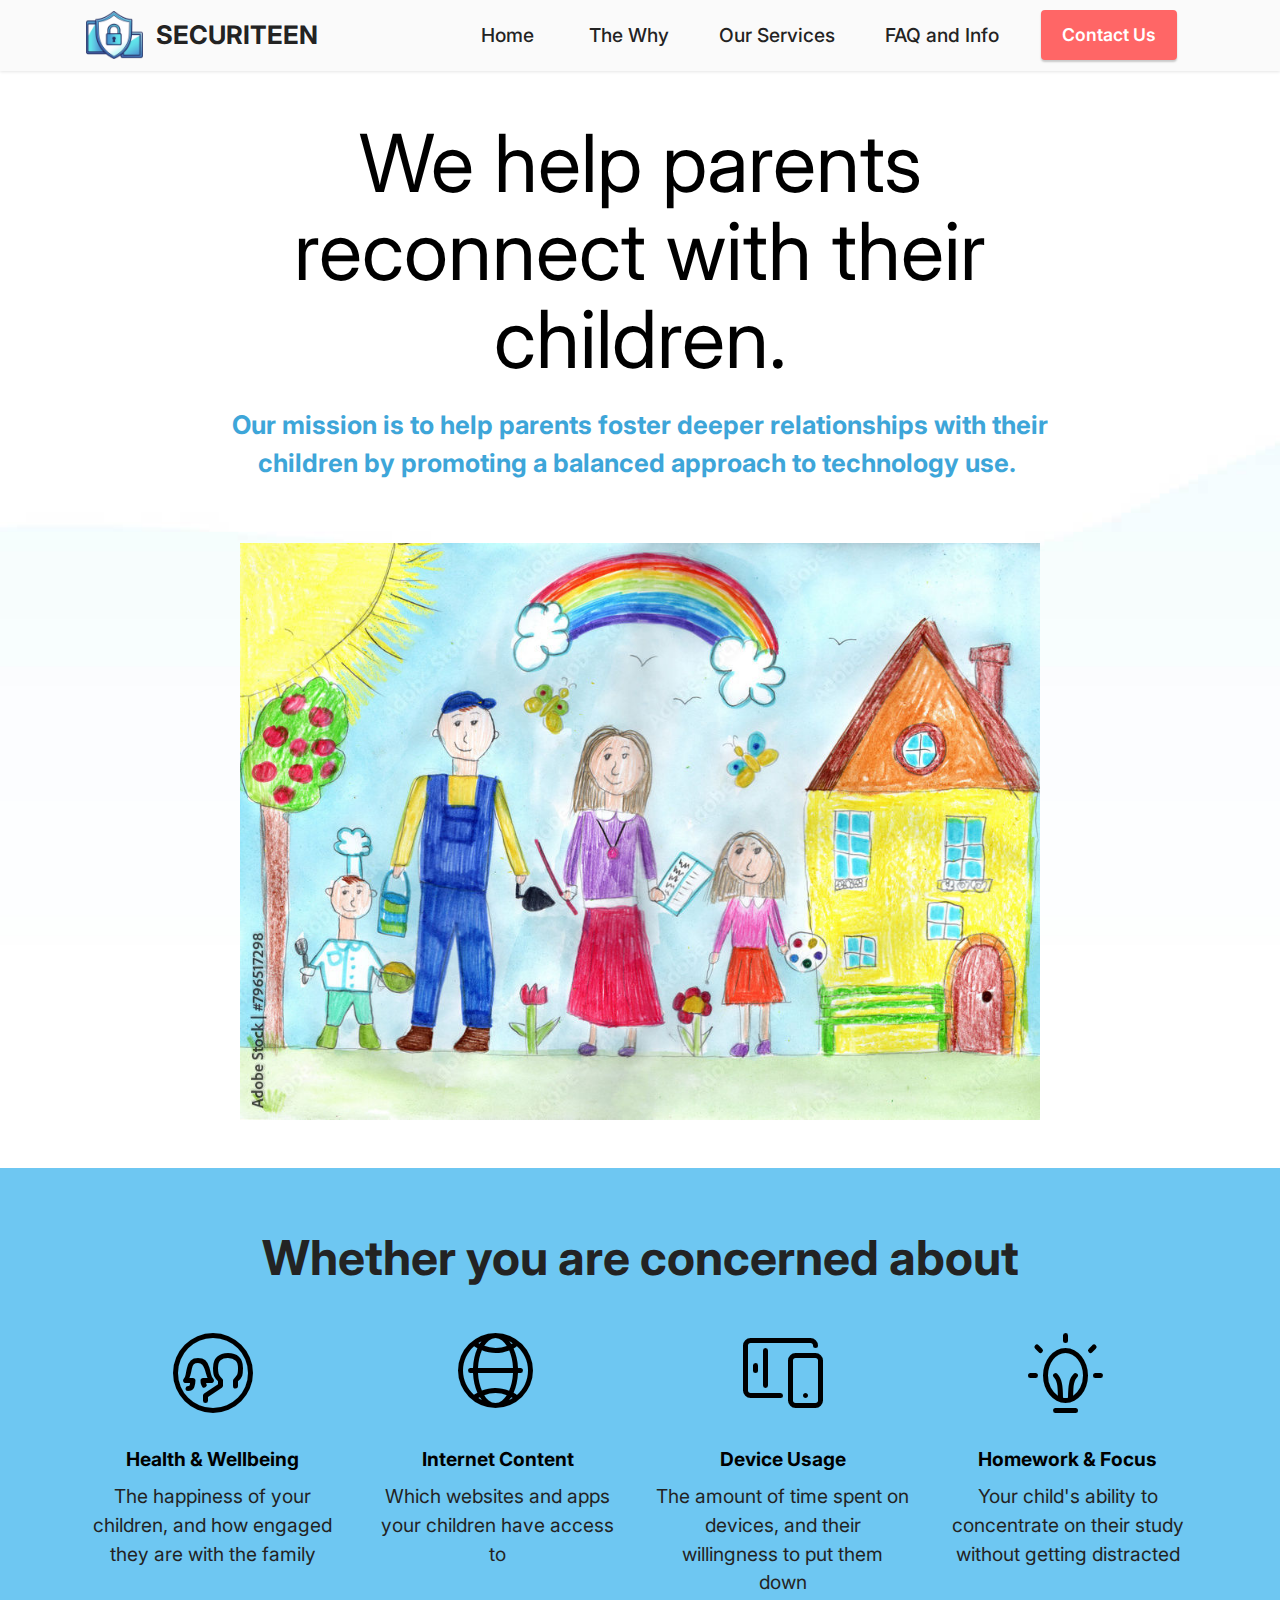
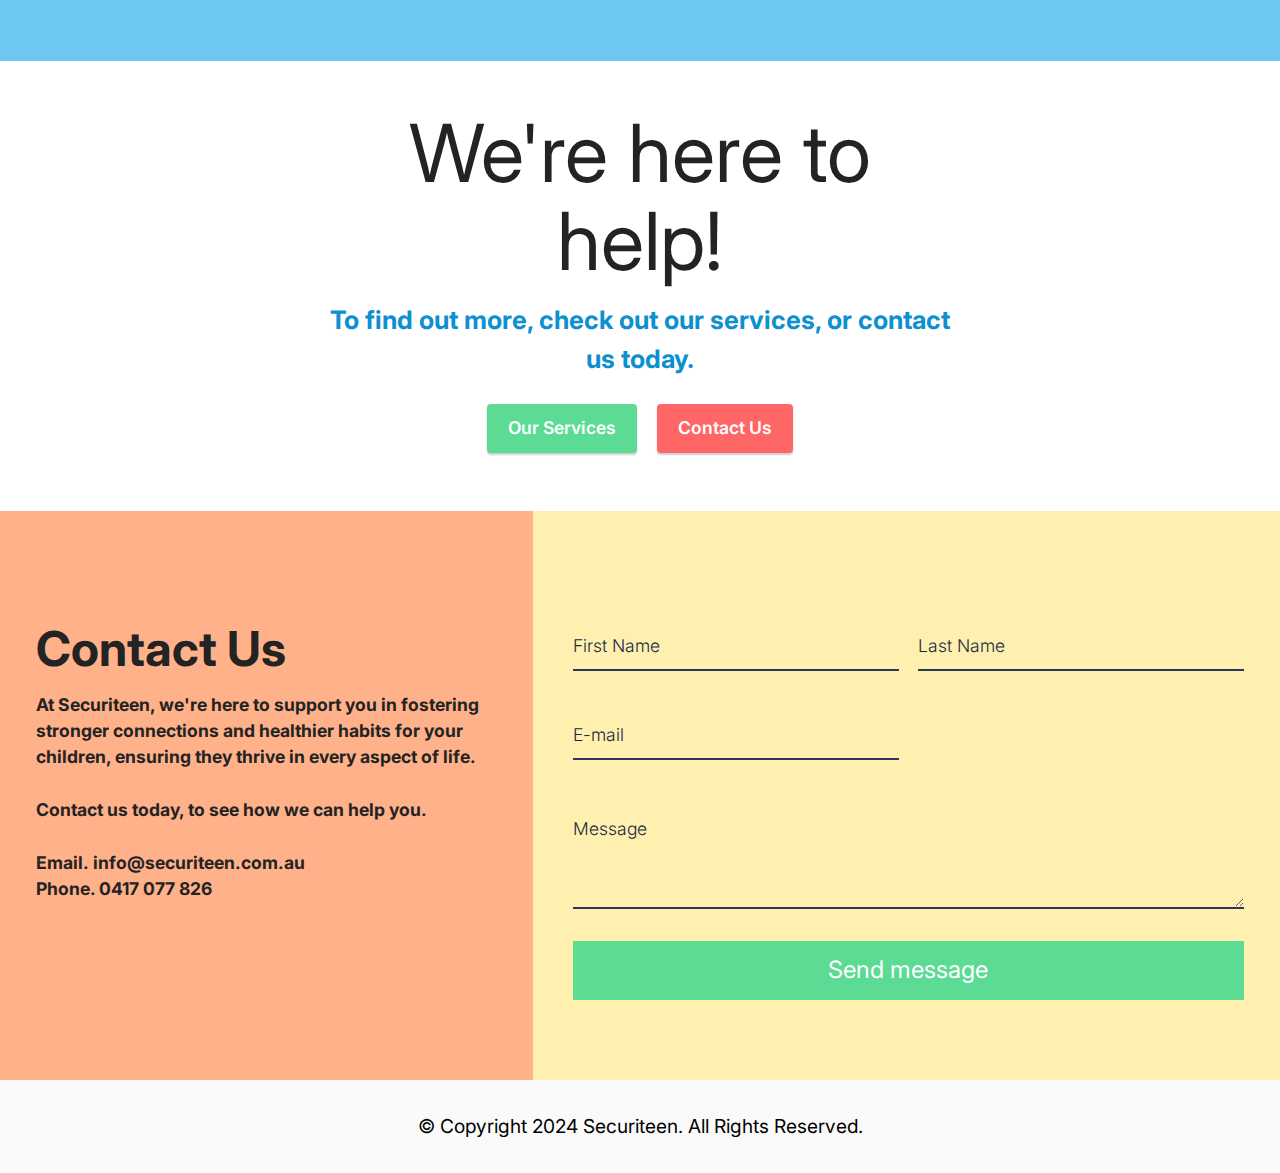
==== commit 3dac33d1: "Add files via upload" ====
--- a/index.html
+++ b/index.html
@@ -11,6 +11,7 @@
   
   
   <title>Securiteen - Home</title>
+  <link rel="stylesheet" href="assets/web/assets/mobirise-icons-bold/mobirise-icons-bold.css">
   <link rel="stylesheet" href="assets/bootstrap/css/bootstrap.min.css">
   <link rel="stylesheet" href="assets/bootstrap/css/bootstrap-grid.min.css">
   <link rel="stylesheet" href="assets/bootstrap/css/bootstrap-reboot.min.css">
@@ -38,7 +39,7 @@
                         <img src="assets/images/logo6a-134x112.png" alt="Securiteen" style="height: 3rem;">
                     </a>
                 </span>
-                <span class="navbar-caption-wrap"><a class="navbar-caption text-primary display-5" href="index.html">SECURITEEN</a></span>
+                <span class="navbar-caption-wrap"><a class="navbar-caption text-black display-5" href="index.html">SECURITEEN</a></span>
             </div>
             <button class="navbar-toggler" type="button" data-toggle="collapse" data-bs-toggle="collapse" data-target="#navbarSupportedContent" data-bs-target="#navbarSupportedContent" aria-controls="navbarNavAltMarkup" aria-expanded="false" aria-label="Toggle navigation">
                 <div class="hamburger">
@@ -49,159 +50,114 @@
                 </div>
             </button>
             <div class="collapse navbar-collapse" id="navbarSupportedContent">
-                <ul class="navbar-nav nav-dropdown" data-app-modern-menu="true"><li class="nav-item"><a class="nav-link link text-primary display-7" href="index.html">Home&nbsp;</a></li>
-                    <li class="nav-item"><a class="nav-link link text-primary display-7" href="index.html#content4-5">The Why</a></li>
-                    <li class="nav-item"><a class="nav-link link text-primary display-7" href="services.html#info3-a">Our Services</a>
-                    </li><li class="nav-item"><a class="nav-link link text-primary display-7" href="faq.html">FAQ and Info</a></li></ul>
-                
-                <div class="navbar-buttons mbr-section-btn"><a class="btn btn-secondary display-4" href="index.html#form1-7">Contact Us</a></div>
+                <ul class="navbar-nav nav-dropdown" data-app-modern-menu="true"><li class="nav-item"><a class="nav-link link text-black display-7" href="index.html">Home&nbsp;</a></li>
+                    <li class="nav-item"><a class="nav-link link text-black text-primary display-7" href="page5.html">The Why</a></li>
+                    <li class="nav-item"><a class="nav-link link text-black text-primary display-7" href="services.html">Our Services</a>
+                    </li><li class="nav-item"><a class="nav-link link text-black display-7" href="faq.html">FAQ and Info</a></li></ul>
+                
+                <div class="navbar-buttons mbr-section-btn"><a class="btn btn-danger display-4" href="index.html#form1-7">Contact Us</a></div>
             </div>
         </div>
     </nav>
 </section>
 
-<section data-bs-version="5.1" class="header1 cid-sFCAOqBTxa" id="header1-i">
-
-    
-
-    <div class="mbr-overlay" style="opacity: 0.7; background-color: rgb(190, 211, 249);"></div>
-
+<section data-bs-version="5.1" class="header1 cid-ukPZ8ARbuY" id="aheader2-1v">
+
+    
+    
+
+
+    
+
+    <div class="align-center container">
+        <div class="row">
+            <div class="col-12 col-lg-9 m-auto col-text">
+                <h1 class="mbr-section-title mbr-fonts-style align-center display-1">We help parents reconnect with their children.</h1>
+                <h2 class="mbr-section-subtitle mbr-fonts-style align-center display-5"><strong>Our mission is to help parents foster deeper relationships with their children by promoting a balanced approach to technology use.&nbsp;</strong><br></h2>
+                
+            </div>
+        </div>
+        <div class="col-12 image-wrapper">
+            <img class="m-auto" src="assets/images/adobestock-796517298-preview-1000x722.jpg" alt="">
+        </div>
+    </div>
+</section>
+
+<section data-bs-version="5.1" class="features1 cid-ukQ2VfBiD3" id="features1-26">
+    
+
+    
+    
+    <div class="container">
+        <div class="row">
+            <div class="col-12">
+                <h3 class="mbr-section-title mbr-fonts-style align-center mb-0 display-2">
+                    <strong>Whether you are concerned about</strong></h3>
+                
+            </div>
+        </div>
+        <div class="row">
+            <div class="card col-12 col-md-6 col-lg-3">
+                <div class="card-wrapper">
+                    <div class="card-box align-center">
+                        <div class="iconfont-wrapper">
+                            <span class="mbr-iconfont mbrib-users"></span>
+                        </div>
+                        <h5 class="card-title mbr-fonts-style display-7"><strong>Health &amp; Wellbeing</strong></h5>
+                        <p class="card-text mbr-fonts-style display-7">The happiness of your children, and how engaged they are with the family</p>
+                    </div>
+                </div>
+            </div>
+            <div class="card col-12 col-md-6 col-lg-3">
+                <div class="card-wrapper">
+                    <div class="card-box align-center">
+                        <div class="iconfont-wrapper">
+                            <span class="mbr-iconfont mbrib-globe-2"></span>
+                        </div>
+                        <h5 class="card-title mbr-fonts-style display-7"><strong>Internet Content</strong></h5>
+                        <p class="card-text mbr-fonts-style display-7">Which websites and apps your children have access to</p>
+                    </div>
+                </div>
+            </div>
+            <div class="card col-12 col-md-6 col-lg-3">
+                <div class="card-wrapper">
+                    <div class="card-box align-center">
+                        <div class="iconfont-wrapper">
+                            <span class="mbr-iconfont mbrib-devices"></span>
+                        </div>
+                        <h5 class="card-title mbr-fonts-style display-7"><strong>Device Usage</strong></h5>
+                        <p class="card-text mbr-fonts-style display-7">The amount of time spent on devices, and their willingness to put them down</p>
+                    </div>
+                </div>
+            </div>
+            <div class="card col-12 col-md-6 col-lg-3">
+                <div class="card-wrapper">
+                    <div class="card-box align-center">
+                        <div class="iconfont-wrapper">
+                            <span class="mbr-iconfont mbrib-idea"></span>
+                        </div>
+                        <h5 class="card-title mbr-fonts-style display-7"><strong>Homework &amp; Focus</strong></h5>
+                        <p class="card-text mbr-fonts-style display-7">Your child's ability to concentrate on their study without getting distracted</p>
+                    </div>
+                </div>
+            </div>
+        </div>
+    </div>
+</section>
+
+<section data-bs-version="5.1" class="header2 cid-ukQ203IZk5" id="header02-25">
+    
+    
+
+    
     <div class="container">
         <div class="row justify-content-center">
-            <div class="col-12 col-lg-8">
-                <h1 class="mbr-section-title mbr-fonts-style mb-3 display-1"><strong>We help parents reconnect with their children.</strong></h1>
-                
-                <p class="mbr-text mbr-fonts-style display-5"><br><strong>Would you like to help your children to be more present and engaged with the family?&nbsp;&nbsp;<br><br>Would you like your children to be calmer, have lower anxiety, and be able to sleep better at night?<br> <br></strong><br></p>
-                <div class="mbr-section-btn mt-3"><a class="btn btn-primary display-4" href="index.html#content4-5">Read More</a> <a class="btn btn-secondary display-4" href="index.html#form1-7">Contact Us</a></div>
-            </div>
-        </div>
-    </div>
-</section>
-
-<section data-bs-version="5.1" class="content4 cid-sFADQxFnEn" id="content4-5">
-    
-    
-    <div class="container">
-        <div class="row justify-content-center">
-            <div class="title col-md-12 col-lg-10">
-                <h3 class="mbr-section-title mbr-fonts-style align-center mb-4 display-2">
-                    <strong>The Why</strong></h3>
-                <h4 class="mbr-section-subtitle align-center mbr-fonts-style mb-4 display-5">Why we do what we do, and why it matters</h4>
-                
-            </div>
-        </div>
-    </div>
-</section>
-
-<section data-bs-version="5.1" class="content6 cid-ukaL8fYqWf" id="content6-2">
-    
-    <div class="container">
-        <div class="row justify-content-center">
-            <div class="col-md-12 col-lg-10">
-                <hr class="line">
-                <p class="mbr-text align-center mbr-fonts-style my-4 display-5"><em>“You don’t get a second chance to relive your childhood and develop into a mentally healthy and capable adult."</em></p>
-                <hr class="line">
-            </div>
-        </div>
-    </div>
-</section>
-
-<section data-bs-version="5.1" class="content7 cid-ukfjcCWfnt" id="content7-3">
-    
-    <div class="container">
-        <div class="row justify-content-center">
-            <div class="col-12 col-md-10">
-                <blockquote>
-                
-                <p class="mbr-text mbr-fonts-style display-4">In today's fast-paced digital world, the essence of family connection is more vital than ever. At Securiteen, our mission is to help parents foster deeper relationships with their children by promoting a balanced approach to technology use. We understand the immense value of face-to-face interactions, shared experiences, and the simple joy of being present with one another.<br><br>Modern technology, while offering numerous benefits, can sometimes create barriers between parents and children. Excessive screen time can lead to distractions that impede academic performance, disrupt sleep patterns, and hinder social interactions. Our goal is to help families navigate these challenges by encouraging healthier habits and more meaningful engagements.<br><br>Why do we focus on this? Because we believe that every child deserves the opportunity to excel in school, enjoy restful sleep, and develop strong social skills. More importantly, we believe in the power of family. When children are more engaged with their parents and friends, they feel more secure, supported, and understood. This leads to a more harmonious household, where open communication and mutual respect thrive.<br><br>Our approach is holistic and supportive, emphasising the importance of connection over control. By guiding families towards healthier technology use, we aim to create environments where children can thrive emotionally, socially, and academically. We believe that by fostering these positive changes, we can help children grow into well-rounded individuals who are calm, relaxed, and better equipped to navigate the complexities of modern life.<br><br>At Securiteen, we utilise a variety of methods to support this mission, but our primary focus remains on the well-being of the family unit. By creating opportunities for children to reconnect with their parents and peers, we hope to strengthen the bonds that truly matter. Our commitment to this cause is driven by our belief in the transformative power of real-world connections, and our dedication to helping families find balance in a digitally dominated age.<br><br>Together, we can nurture a future where technology enhances, rather than hinders, the precious relationships that define our lives.</p></blockquote>
-            </div>
-        </div>
-    </div>
-</section>
-
-<section data-bs-version="5.1" class="gallery3 cid-ukfnzdWn7n" id="gallery3-4">
-    
-    
-    <div class="container-fluid">
-        <div class="mbr-section-head">
-            <h4 class="mbr-section-title mbr-fonts-style align-center mb-0 display-2">
-                <strong>Are you experiencing these issues?</strong></h4>
-            
-        </div>
-        <div class="row mt-4">
-            <div class="item features-image сol-12 col-md-6 col-lg-3 active">
-                <div class="item-wrapper">
-                    <div class="item-img">
-                        <img src="assets/images/adobestock-58966794-preview-838x559.jpg" alt="" data-slide-to="0" data-bs-slide-to="0">
-                    </div>
-                    <div class="item-content">
-                        <h5 class="item-title mbr-fonts-style display-7"><strong>Taking Devices Causes Anger</strong></h5>
-                        
-                        <p class="mbr-text mbr-fonts-style mt-3 display-7">
-                            Have you noticed anger or hostility when it comes time to put devices away?&nbsp;<a href="#" class="text-primary">Read more..</a></p>
-                    </div>
-                    
-                </div>
-            </div><div class="item features-image сol-12 col-md-6 col-lg-3">
-                <div class="item-wrapper">
-                    <div class="item-img">
-                        <img src="assets/images/adobestock-395344928-preview-838x559.jpg" alt="" data-slide-to="1" data-bs-slide-to="1">
-                    </div>
-                    <div class="item-content">
-                        <h5 class="item-title mbr-fonts-style display-7"><strong>Device Usage After Bed Time</strong></h5>
-                        
-                        <p class="mbr-text mbr-fonts-style mt-3 display-7">
-                            Does your child continue to use their devices even after bed time?&nbsp;<a href="#" class="text-primary">Read more..</a></p>
-                    </div>
-                    
-                </div>
-            </div>
-            
-            <div class="item features-image сol-12 col-md-6 col-lg-3">
-                <div class="item-wrapper">
-                    <div class="item-img">
-                        <img src="assets/images/adobestock-306897988-preview-838x559.jpg" alt="" data-slide-to="2" data-bs-slide-to="2">
-                    </div>
-                    <div class="item-content">
-                        <h5 class="item-title mbr-fonts-style display-7"><strong>Struggling with Homework Focus</strong></h5>
-                        
-                        <p class="mbr-text mbr-fonts-style mt-3 display-7">
-                            Is homework or study taking second place to screen time?&nbsp;<a href="#" class="text-primary">Read more..</a></p>
-                    </div>
-                    
-                </div>
-            </div>
-            <div class="item features-image сol-12 col-md-6 col-lg-3">
-                <div class="item-wrapper">
-                    <div class="item-img">
-                        <img src="assets/images/adobestock-46003848-preview-1-838x584.jpeg" alt="" title="">
-                    </div>
-                    <div class="item-content">
-                        <h5 class="item-title mbr-fonts-style display-7">
-                            <strong>Increased Anxiety</strong></h5>
-                        
-                        <p class="mbr-text mbr-fonts-style mt-3 display-7">
-                            Has there been an increase in your child's anxiety, or do you notice withdrawal or mood changes?&nbsp;<a href="#" class="text-primary">Read more..</a></p>
-                    </div>
-                    
-                </div>
-            </div>
-        </div>
-    </div>
-</section>
-
-<section data-bs-version="5.1" class="info1 cid-ukfKAvyPqA" id="info1-6">
-    
-
-    
-    
-    <div class="align-center container">
-        <div class="row justify-content-center">
-            <div class="col-12 col-lg-8">
-                <h3 class="mbr-section-title mb-4 mbr-fonts-style display-2">
-                    <strong>If any of these resonate with you as a parent, we can help!</strong></h3>
-                
-                <div class="mbr-section-btn"><a class="btn btn-secondary display-4" href="index.html#form1-7">Contact Us</a> <a class="btn btn-primary display-4" href="services.html">Our Services</a></div>
+            <div class="col-12 align-center col-lg-7">
+                <h1 class="mbr-section-title mbr-fonts-style mb-3 display-1">We're here to help!</h1>
+                
+                <p class="mbr-text mbr-fonts-style display-5"><strong>To find out more, check out our services, or contact us today.</strong></p>
+                <div class="mbr-section-btn mt-3"><a class="btn btn-secondary display-4" href="services.html">Our Services</a>
+                    <a class="btn btn-danger display-4" href="index.html#form1-7">Contact Us</a></div>
             </div>
         </div>
     </div>
@@ -213,13 +169,13 @@
     <div class="container-fluid">
         <div class="row justify-content-center revers">
             <div class="col-12 col-lg-5 text">
-                <h3 class="mbr-section-title mbr-fonts-style align-center mb-0 display-1">
-                    Contact Us</h3>
-                
-                <p class="mbr-text mbr-fonts-style mt-3 display-4">At Securiteen, we're here to support you in fostering stronger connections and healthier habits for your children, ensuring they thrive in every aspect of life.&nbsp;<br><br>Contact us today, to see how we can help you.<br><br>Email.&nbsp;info@securiteen.com.au<br>Phone. 0417 077 826<br></p>
+                <h3 class="mbr-section-title mbr-fonts-style align-center mb-0 display-2"><strong>
+                    Contact Us</strong></h3>
+                
+                <p class="mbr-text mbr-fonts-style mt-3 display-4"><strong>At Securiteen, we're here to support you in fostering stronger connections and healthier habits for your children, ensuring they thrive in every aspect of life.&nbsp;<br><br>Contact us today, to see how we can help you.<br><br>Email.&nbsp;info@securiteen.com.au<br>Phone. 0417 077 826</strong><br></p>
             </div>
             <div class="col-lg-7 mx-auto mbr-form form" data-form-type="formoid">
-                <form action="https://mobirise.eu/" method="POST" class="mbr-form form-with-styler" data-form-title="Form Name"><input type="hidden" name="email" data-form-email="true" value="Fs2mmEksp6q6TrzBMGvWqaSGVHvh4QHan1vVRH31/phFs0fB9kDLkGTKh2aA36X0oy4sLaTce3NYvyFUECLMp1q/oWpafUq3HcIJVbZCprMdZemdgS0Kq5MWuSPH1xtf.gixmYoinU3NWFVQ3tQhBGKTi0PesERTS59NhGxVto5hbMu2k3r+0g7FNEuZHwQL2sahqMmFX06bt4cjcnY67Am5DBSX2LzhEpQDwA9bZveQyF2UQfkmvOfvq00P8Hszc">
+                <form action="https://mobirise.eu/" method="POST" class="mbr-form form-with-styler" data-form-title="Form Name"><input type="hidden" name="email" data-form-email="true" value="5seJbwaITNwknboQGrxuvxbGK2UMx+MndoajDudCAyLTQUqjkUgv9Z68r5vDsFoXeToV9fmaea2JibRi6FV48BU1iAC+kZ0c6GZSYtVUYC0Fvbxg5PxqYevWikv9v3f6.Qe3M7qZIPEbbo9xt/1BWJug30CHQw7z8gUWaDe+nr0ipulbm7JsIUcJhK7diYcABURRbtTPYnH3f7UpYtkI3MWU9g8JQANBvHkihJCvbehjoF45/xQEzOBITapTQIKXz">
                     <div class="row">
                         <div hidden="hidden" data-form-alert="" class="alert alert-success col-12">Thanks for filling out
                             the form!</div>
--- a/assets/web/assets/mobirise-icons-bold/mobirise-icons-bold.css
+++ b/assets/web/assets/mobirise-icons-bold/mobirise-icons-bold.css
@@ -0,0 +1,477 @@
+@font-face {
+  font-family: 'mobirise-icons-bold';
+  font-display: swap;
+  src:  url('mobirise-icons-bold.eot?m1l4yr');
+  src:  url('mobirise-icons-bold.eot?m1l4yr#iefix') format('embedded-opentype'),
+    url('mobirise-icons-bold.ttf?m1l4yr') format('truetype'),
+    url('mobirise-icons-bold.woff?m1l4yr') format('woff'),
+    url('mobirise-icons-bold.svg?m1l4yr#mobirise-icons-bold') format('svg');
+  font-weight: normal;
+  font-style: normal;
+}
+
+[class^="mbrib-"], [class*="mbrib-"] {
+  /* use !important to prevent issues with browser extensions that change fonts */
+  font-family: 'mobirise-icons-bold' !important;
+  speak: none;
+  font-style: normal;
+  font-weight: normal;
+  font-variant: normal;
+  text-transform: none;
+  line-height: 1;
+
+  /* Better Font Rendering =========== */
+  -webkit-font-smoothing: antialiased;
+  -moz-osx-font-smoothing: grayscale;
+}
+
+.mbrib-add-submenu:before {
+  content: "\e900";
+}
+.mbrib-alert:before {
+  content: "\e901";
+}
+.mbrib-align-center:before {
+  content: "\e902";
+}
+.mbrib-align-justify:before {
+  content: "\e903";
+}
+.mbrib-align-left:before {
+  content: "\e904";
+}
+.mbrib-align-right:before {
+  content: "\e905";
+}
+.mbrib-android:before {
+  content: "\e906";
+}
+.mbrib-apple:before {
+  content: "\e907";
+}
+.mbrib-arrow-down:before {
+  content: "\e908";
+}
+.mbrib-arrow-next:before {
+  content: "\e909";
+}
+.mbrib-arrow-prev:before {
+  content: "\e90a";
+}
+.mbrib-arrow-up:before {
+  content: "\e90b";
+}
+.mbrib-bold:before {
+  content: "\e90c";
+}
+.mbrib-bookmark:before {
+  content: "\e90d";
+}
+.mbrib-bootstrap:before {
+  content: "\e90e";
+}
+.mbrib-briefcase:before {
+  content: "\e90f";
+}
+.mbrib-browse:before {
+  content: "\e910";
+}
+.mbrib-bulleted-list:before {
+  content: "\e911";
+}
+.mbrib-calendar:before {
+  content: "\e912";
+}
+.mbrib-camera:before {
+  content: "\e913";
+}
+.mbrib-cart-add:before {
+  content: "\e914";
+}
+.mbrib-cart-full:before {
+  content: "\e915";
+}
+.mbrib-cash:before {
+  content: "\e916";
+}
+.mbrib-change-style:before {
+  content: "\e917";
+}
+.mbrib-chat:before {
+  content: "\e918";
+}
+.mbrib-clock:before {
+  content: "\e919";
+}
+.mbrib-close:before {
+  content: "\e91a";
+}
+.mbrib-cloud:before {
+  content: "\e91b";
+}
+.mbrib-code:before {
+  content: "\e91c";
+}
+.mbrib-contact-form:before {
+  content: "\e91d";
+}
+.mbrib-credit-card:before {
+  content: "\e91e";
+}
+.mbrib-cursor-click:before {
+  content: "\e91f";
+}
+.mbrib-cust-feedback:before {
+  content: "\e920";
+}
+.mbrib-database:before {
+  content: "\e921";
+}
+.mbrib-delivery:before {
+  content: "\e922";
+}
+.mbrib-desktop:before {
+  content: "\e923";
+}
+.mbrib-devices:before {
+  content: "\e924";
+}
+.mbrib-down:before {
+  content: "\e925";
+}
+.mbrib-download:before {
+  content: "\e926";
+}
+.mbrib-drag-n-drop:before {
+  content: "\e927";
+}
+.mbrib-drag-n-drop2:before {
+  content: "\e928";
+}
+.mbrib-edit:before {
+  content: "\e929";
+}
+.mbrib-edit2:before {
+  content: "\e92a";
+}
+.mbrib-error:before {
+  content: "\e92b";
+}
+.mbrib-extension:before {
+  content: "\e92c";
+}
+.mbrib-features:before {
+  content: "\e92d";
+}
+.mbrib-file:before {
+  content: "\e92e";
+}
+.mbrib-flag:before {
+  content: "\e92f";
+}
+.mbrib-folder:before {
+  content: "\e930";
+}
+.mbrib-gift:before {
+  content: "\e931";
+}
+.mbrib-github:before {
+  content: "\e932";
+}
+.mbrib-globe-2:before {
+  content: "\e933";
+}
+.mbrib-globe:before {
+  content: "\e934";
+}
+.mbrib-growing-chart:before {
+  content: "\e935";
+}
+.mbrib-hearth:before {
+  content: "\e936";
+}
+.mbrib-help:before {
+  content: "\e937";
+}
+.mbrib-home:before {
+  content: "\e938";
+}
+.mbrib-hot-cup:before {
+  content: "\e939";
+}
+.mbrib-idea:before {
+  content: "\e93a";
+}
+.mbrib-image-gallery:before {
+  content: "\e93b";
+}
+.mbrib-image-slider:before {
+  content: "\e93c";
+}
+.mbrib-info:before {
+  content: "\e93d";
+}
+.mbrib-italic:before {
+  content: "\e93e";
+}
+.mbrib-key:before {
+  content: "\e93f";
+}
+.mbrib-laptop:before {
+  content: "\e940";
+}
+.mbrib-layers:before {
+  content: "\e941";
+}
+.mbrib-left-right:before {
+  content: "\e942";
+}
+.mbrib-left:before {
+  content: "\e943";
+}
+.mbrib-letter:before {
+  content: "\e944";
+}
+.mbrib-like:before {
+  content: "\e945";
+}
+.mbrib-link:before {
+  content: "\e946";
+}
+.mbrib-lock:before {
+  content: "\e947";
+}
+.mbrib-login:before {
+  content: "\e948";
+}
+.mbrib-logout:before {
+  content: "\e949";
+}
+.mbrib-magic-stick:before {
+  content: "\e94a";
+}
+.mbrib-map-pin:before {
+  content: "\e94b";
+}
+.mbrib-menu:before {
+  content: "\e94c";
+}
+.mbrib-mobile:before {
+  content: "\e94d";
+}
+.mbrib-mobile2:before {
+  content: "\e94e";
+}
+.mbrib-mobirise:before {
+  content: "\e94f";
+}
+.mbrib-more-horizontal:before {
+  content: "\e950";
+}
+.mbrib-more-vertical:before {
+  content: "\e951";
+}
+.mbrib-music:before {
+  content: "\e952";
+}
+.mbrib-new-file:before {
+  content: "\e953";
+}
+.mbrib-numbered-list:before {
+  content: "\e954";
+}
+.mbrib-opened-folder:before {
+  content: "\e955";
+}
+.mbrib-pages:before {
+  content: "\e956";
+}
+.mbrib-paper-plane:before {
+  content: "\e957";
+}
+.mbrib-paperclip:before {
+  content: "\e958";
+}
+.mbrib-photo:before {
+  content: "\e959";
+}
+.mbrib-photos:before {
+  content: "\e95a";
+}
+.mbrib-pin:before {
+  content: "\e95b";
+}
+.mbrib-play:before {
+  content: "\e95c";
+}
+.mbrib-plus:before {
+  content: "\e95d";
+}
+.mbrib-preview:before {
+  content: "\e95e";
+}
+.mbrib-print:before {
+  content: "\e95f";
+}
+.mbrib-protect:before {
+  content: "\e960";
+}
+.mbrib-question:before {
+  content: "\e961";
+}
+.mbrib-quote-left:before {
+  content: "\e962";
+}
+.mbrib-quote-right:before {
+  content: "\e963";
+}
+.mbrib-redo:before {
+  content: "\e964";
+}
+.mbrib-refresh:before {
+  content: "\e965";
+}
+.mbrib-responsive:before {
+  content: "\e966";
+}
+.mbrib-right:before {
+  content: "\e967";
+}
+.mbrib-rocket:before {
+  content: "\e968";
+}
+.mbrib-sad-face:before {
+  content: "\e969";
+}
+.mbrib-sale:before {
+  content: "\e96a";
+}
+.mbrib-save:before {
+  content: "\e96b";
+}
+.mbrib-search:before {
+  content: "\e96c";
+}
+.mbrib-setting:before {
+  content: "\e96d";
+}
+.mbrib-setting2:before {
+  content: "\e96e";
+}
+.mbrib-setting3:before {
+  content: "\e96f";
+}
+.mbrib-share:before {
+  content: "\e970";
+}
+.mbrib-shopping-bag:before {
+  content: "\e971";
+}
+.mbrib-shopping-basket:before {
+  content: "\e972";
+}
+.mbrib-shopping-cart:before {
+  content: "\e973";
+}
+.mbrib-sites:before {
+  content: "\e974";
+}
+.mbrib-smile-face:before {
+  content: "\e975";
+}
+.mbrib-speed:before {
+  content: "\e976";
+}
+.mbrib-star:before {
+  content: "\e977";
+}
+.mbrib-success:before {
+  content: "\e978";
+}
+.mbrib-sun:before {
+  content: "\e979";
+}
+.mbrib-sun2:before {
+  content: "\e97a";
+}
+.mbrib-tablet-vertical:before {
+  content: "\e97b";
+}
+.mbrib-tablet:before {
+  content: "\e97c";
+}
+.mbrib-target:before {
+  content: "\e97d";
+}
+.mbrib-timer:before {
+  content: "\e97e";
+}
+.mbrib-to-ftp:before {
+  content: "\e97f";
+}
+.mbrib-to-local-drive:before {
+  content: "\e980";
+}
+.mbrib-touch-swipe:before {
+  content: "\e981";
+}
+.mbrib-touch:before {
+  content: "\e982";
+}
+.mbrib-trash:before {
+  content: "\e983";
+}
+.mbrib-underline:before {
+  content: "\e984";
+}
+.mbrib-undo:before {
+  content: "\e985";
+}
+.mbrib-unlink:before {
+  content: "\e986";
+}
+.mbrib-unlock:before {
+  content: "\e987";
+}
+.mbrib-up-down:before {
+  content: "\e988";
+}
+.mbrib-up:before {
+  content: "\e989";
+}
+.mbrib-update:before {
+  content: "\e98a";
+}
+.mbrib-upload:before {
+  content: "\e98b";
+}
+.mbrib-user:before {
+  content: "\e98c";
+}
+.mbrib-user2:before {
+  content: "\e98d";
+}
+.mbrib-users:before {
+  content: "\e98e";
+}
+.mbrib-video-play:before {
+  content: "\e98f";
+}
+.mbrib-video:before {
+  content: "\e990";
+}
+.mbrib-watch:before {
+  content: "\e991";
+}
+.mbrib-website-theme:before {
+  content: "\e992";
+}
+.mbrib-wifi:before {
+  content: "\e993";
+}
+.mbrib-windows:before {
+  content: "\e994";
+}
+.mbrib-zoom-out:before {
+  content: "\e995";
+}
--- a/assets/mobirise/css/mbr-additional.css
+++ b/assets/mobirise/css/mbr-additional.css
@@ -99,24 +99,24 @@
   border-radius: 4px;
 }
 .bg-primary {
-  background-color: #05386b !important;
+  background-color: #000000 !important;
 }
 .bg-success {
   background-color: #40b0bf !important;
 }
 .bg-info {
-  background-color: #47b5ed !important;
+  background-color: #22a5e5 !important;
 }
 .bg-warning {
   background-color: #ffe161 !important;
 }
 .bg-danger {
-  background-color: #ff9966 !important;
+  background-color: #ff6666 !important;
 }
 .btn-primary,
 .btn-primary:active {
-  background-color: #05386b !important;
-  border-color: #05386b !important;
+  background-color: #000000 !important;
+  border-color: #000000 !important;
   color: #ffffff !important;
   box-shadow: 0 2px 2px 0 rgba(0, 0, 0, 0.2);
 }
@@ -125,15 +125,15 @@
 .btn-primary.focus,
 .btn-primary.active {
   color: #ffffff !important;
-  background-color: #010d18 !important;
-  border-color: #010d18 !important;
+  background-color: #000000 !important;
+  border-color: #000000 !important;
   box-shadow: 0 2px 5px 0 rgba(0, 0, 0, 0.2);
 }
 .btn-primary.disabled,
 .btn-primary:disabled {
   color: #ffffff !important;
-  background-color: #010d18 !important;
-  border-color: #010d18 !important;
+  background-color: #000000 !important;
+  border-color: #000000 !important;
 }
 .btn-secondary,
 .btn-secondary:active {
@@ -159,8 +159,8 @@
 }
 .btn-info,
 .btn-info:active {
-  background-color: #47b5ed !important;
-  border-color: #47b5ed !important;
+  background-color: #22a5e5 !important;
+  border-color: #22a5e5 !important;
   color: #ffffff !important;
   box-shadow: 0 2px 2px 0 rgba(0, 0, 0, 0.2);
 }
@@ -169,15 +169,15 @@
 .btn-info.focus,
 .btn-info.active {
   color: #ffffff !important;
-  background-color: #148cca !important;
-  border-color: #148cca !important;
+  background-color: #13709e !important;
+  border-color: #13709e !important;
   box-shadow: 0 2px 5px 0 rgba(0, 0, 0, 0.2);
 }
 .btn-info.disabled,
 .btn-info:disabled {
   color: #ffffff !important;
-  background-color: #148cca !important;
-  border-color: #148cca !important;
+  background-color: #13709e !important;
+  border-color: #13709e !important;
 }
 .btn-success,
 .btn-success:active {
@@ -225,8 +225,8 @@
 }
 .btn-danger,
 .btn-danger:active {
-  background-color: #ff9966 !important;
-  border-color: #ff9966 !important;
+  background-color: #ff6666 !important;
+  border-color: #ff6666 !important;
   color: #ffffff !important;
   box-shadow: 0 2px 2px 0 rgba(0, 0, 0, 0.2);
 }
@@ -235,15 +235,15 @@
 .btn-danger.focus,
 .btn-danger.active {
   color: #ffffff !important;
-  background-color: #ff5f0f !important;
-  border-color: #ff5f0f !important;
+  background-color: #ff0f0f !important;
+  border-color: #ff0f0f !important;
   box-shadow: 0 2px 5px 0 rgba(0, 0, 0, 0.2);
 }
 .btn-danger.disabled,
 .btn-danger:disabled {
   color: #ffffff !important;
-  background-color: #ff5f0f !important;
-  border-color: #ff5f0f !important;
+  background-color: #ff0f0f !important;
+  border-color: #ff0f0f !important;
 }
 .btn-white,
 .btn-white:active {
@@ -292,23 +292,23 @@
 .btn-primary-outline,
 .btn-primary-outline:active {
   background-color: transparent !important;
-  border-color: #05386b;
-  color: #05386b;
+  border-color: #000000;
+  color: #000000;
 }
 .btn-primary-outline:hover,
 .btn-primary-outline:focus,
 .btn-primary-outline.focus,
 .btn-primary-outline.active {
-  color: #010d18 !important;
+  color: #000000 !important;
   background-color: transparent!important;
-  border-color: #010d18 !important;
+  border-color: #000000 !important;
   box-shadow: none!important;
 }
 .btn-primary-outline.disabled,
 .btn-primary-outline:disabled {
   color: #ffffff !important;
-  background-color: #05386b !important;
-  border-color: #05386b !important;
+  background-color: #000000 !important;
+  border-color: #000000 !important;
 }
 .btn-secondary-outline,
 .btn-secondary-outline:active {
@@ -334,23 +334,23 @@
 .btn-info-outline,
 .btn-info-outline:active {
   background-color: transparent !important;
-  border-color: #47b5ed;
-  color: #47b5ed;
+  border-color: #22a5e5;
+  color: #22a5e5;
 }
 .btn-info-outline:hover,
 .btn-info-outline:focus,
 .btn-info-outline.focus,
 .btn-info-outline.active {
-  color: #148cca !important;
+  color: #13709e !important;
   background-color: transparent!important;
-  border-color: #148cca !important;
+  border-color: #13709e !important;
   box-shadow: none!important;
 }
 .btn-info-outline.disabled,
 .btn-info-outline:disabled {
   color: #ffffff !important;
-  background-color: #47b5ed !important;
-  border-color: #47b5ed !important;
+  background-color: #22a5e5 !important;
+  border-color: #22a5e5 !important;
 }
 .btn-success-outline,
 .btn-success-outline:active {
@@ -397,23 +397,23 @@
 .btn-danger-outline,
 .btn-danger-outline:active {
   background-color: transparent !important;
-  border-color: #ff9966;
-  color: #ff9966;
+  border-color: #ff6666;
+  color: #ff6666;
 }
 .btn-danger-outline:hover,
 .btn-danger-outline:focus,
 .btn-danger-outline.focus,
 .btn-danger-outline.active {
-  color: #ff5f0f !important;
+  color: #ff0f0f !important;
   background-color: transparent!important;
-  border-color: #ff5f0f !important;
+  border-color: #ff0f0f !important;
   box-shadow: none!important;
 }
 .btn-danger-outline.disabled,
 .btn-danger-outline:disabled {
   color: #ffffff !important;
-  background-color: #ff9966 !important;
-  border-color: #ff9966 !important;
+  background-color: #ff6666 !important;
+  border-color: #ff6666 !important;
 }
 .btn-black-outline,
 .btn-black-outline:active {
@@ -458,7 +458,7 @@
   border-color: #fafafa !important;
 }
 .text-primary {
-  color: #05386b !important;
+  color: #000000 !important;
 }
 .text-secondary {
   color: #5cdb95 !important;
@@ -467,13 +467,13 @@
   color: #40b0bf !important;
 }
 .text-info {
-  color: #47b5ed !important;
+  color: #22a5e5 !important;
 }
 .text-warning {
   color: #ffe161 !important;
 }
 .text-danger {
-  color: #ff9966 !important;
+  color: #ff6666 !important;
 }
 .text-white {
   color: #fafafa !important;
@@ -484,7 +484,7 @@
 a.text-primary:hover,
 a.text-primary:focus,
 a.text-primary.active {
-  color: #00050a !important;
+  color: #000000 !important;
 }
 a.text-secondary:hover,
 a.text-secondary:focus,
@@ -499,7 +499,7 @@
 a.text-info:hover,
 a.text-info:focus,
 a.text-info.active {
-  color: #1283bc !important;
+  color: #116690 !important;
 }
 a.text-warning:hover,
 a.text-warning:focus,
@@ -509,7 +509,7 @@
 a.text-danger:hover,
 a.text-danger:focus,
 a.text-danger.active {
-  color: #ff5500 !important;
+  color: #ff0000 !important;
 }
 a.text-white:hover,
 a.text-white:focus,
@@ -535,7 +535,7 @@
   background-position: 0px 1.2em;
 }
 .nav-tabs .nav-link.active {
-  color: #05386b;
+  color: #000000;
 }
 .nav-tabs .nav-link:not(.active) {
   color: #232323;
@@ -544,17 +544,17 @@
   background-color: #70c770;
 }
 .alert-info {
-  background-color: #47b5ed;
+  background-color: #22a5e5;
 }
 .alert-warning {
   background-color: #ffe161;
 }
 .alert-danger {
-  background-color: #ff9966;
+  background-color: #ff6666;
 }
 .mbr-gallery-filter li.active .btn {
-  background-color: #05386b;
-  border-color: #05386b;
+  background-color: #000000;
+  border-color: #000000;
   color: #ffffff;
 }
 .mbr-gallery-filter li.active .btn:focus {
@@ -562,11 +562,11 @@
 }
 a,
 a:hover {
-  color: #05386b;
+  color: #000000;
 }
 .mbr-plan-header.bg-primary .mbr-plan-subtitle,
 .mbr-plan-header.bg-primary .mbr-plan-price-desc {
-  color: #0b78e5;
+  color: #b3b3b3;
 }
 .mbr-plan-header.bg-success .mbr-plan-subtitle,
 .mbr-plan-header.bg-success .mbr-plan-price-desc {
@@ -574,7 +574,7 @@
 }
 .mbr-plan-header.bg-info .mbr-plan-subtitle,
 .mbr-plan-header.bg-info .mbr-plan-price-desc {
-  color: #ffffff;
+  color: #d9effa;
 }
 .mbr-plan-header.bg-warning .mbr-plan-subtitle,
 .mbr-plan-header.bg-warning .mbr-plan-price-desc {
@@ -600,7 +600,7 @@
 .form-control:hover,
 .form-control:focus {
   box-shadow: rgba(0, 0, 0, 0.07) 0px 1px 1px 0px, rgba(0, 0, 0, 0.07) 0px 1px 3px 0px, rgba(0, 0, 0, 0.03) 0px 0px 0px 1px;
-  border-color: #05386b !important;
+  border-color: #000000 !important;
 }
 .form-control:-webkit-input-placeholder {
   font-family: 'Inter', sans-serif;
@@ -612,19 +612,19 @@
   font-size: 1.375rem;
 }
 blockquote {
-  border-color: #05386b;
+  border-color: #000000;
 }
 /* Forms */
 .jq-selectbox li:hover,
 .jq-selectbox li.selected {
-  background-color: #05386b;
+  background-color: #000000;
   color: #ffffff;
 }
 .jq-number__spin {
   transition: 0.25s ease;
 }
 .jq-number__spin:hover {
-  border-color: #05386b;
+  border-color: #000000;
 }
 .jq-selectbox .jq-selectbox__trigger-arrow,
 .jq-number__spin.minus:after,
@@ -636,14 +636,14 @@
 .jq-selectbox:hover .jq-selectbox__trigger-arrow,
 .jq-number__spin.minus:hover:after,
 .jq-number__spin.plus:hover:after {
-  border-top-color: #05386b;
-  border-bottom-color: #05386b;
+  border-top-color: #000000;
+  border-bottom-color: #000000;
 }
 .xdsoft_datetimepicker .xdsoft_calendar td.xdsoft_default,
 .xdsoft_datetimepicker .xdsoft_calendar td.xdsoft_current,
 .xdsoft_datetimepicker .xdsoft_timepicker .xdsoft_time_box > div > div.xdsoft_current {
   color: #ffffff !important;
-  background-color: #05386b !important;
+  background-color: #000000 !important;
   box-shadow: none !important;
 }
 .xdsoft_datetimepicker .xdsoft_calendar td:hover,
@@ -674,7 +674,7 @@
   top: 50%;
   left: 50%;
   transform: translateX(-50%) translateY(-50%);
-  background-image: url("data:image/svg+xml;charset=UTF-8,%3csvg width='32' height='32' viewBox='0 0 64 64' xmlns='http://www.w3.org/2000/svg' stroke='%2305386b' %3e%3cg fill='none' fill-rule='evenodd'%3e%3cg transform='translate(16 16)' stroke-width='2'%3e%3ccircle stroke-opacity='.5' cx='16' cy='16' r='16'/%3e%3cpath d='M32 16c0-9.94-8.06-16-16-16'%3e%3canimateTransform attributeName='transform' type='rotate' from='0 16 16' to='360 16 16' dur='1s' repeatCount='indefinite'/%3e%3c/path%3e%3c/g%3e%3c/g%3e%3c/svg%3e");
+  background-image: url("data:image/svg+xml;charset=UTF-8,%3csvg width='32' height='32' viewBox='0 0 64 64' xmlns='http://www.w3.org/2000/svg' stroke='%23000000' %3e%3cg fill='none' fill-rule='evenodd'%3e%3cg transform='translate(16 16)' stroke-width='2'%3e%3ccircle stroke-opacity='.5' cx='16' cy='16' r='16'/%3e%3cpath d='M32 16c0-9.94-8.06-16-16-16'%3e%3canimateTransform attributeName='transform' type='rotate' from='0 16 16' to='360 16 16' dur='1s' repeatCount='indefinite'/%3e%3c/path%3e%3c/g%3e%3c/g%3e%3c/svg%3e");
 }
 section.lazy-placeholder:after {
   opacity: 0.5;
@@ -685,11 +685,61 @@
 a {
   transition: color 0.6s;
 }
+.cid-ukPZ8ARbuY {
+  padding-top: 3rem;
+  padding-bottom: 3rem;
+  background-image: url("../../../assets/images/background7.jpg");
+}
+.cid-ukPZ8ARbuY .mbr-section-title {
+  color: #010d4c;
+  margin-bottom: 8px;
+}
+.cid-ukPZ8ARbuY .mbr-section-subtitle {
+  color: #0d90d0;
+  opacity: 0.8;
+  padding: 15px 0 20px;
+  margin-bottom: 0;
+}
+@media (min-width: 1400px) {
+  .cid-ukPZ8ARbuY .mbr-section-subtitle {
+    margin-left: 3rem!important;
+    margin-right: 3rem!important;
+  }
+}
+.cid-ukPZ8ARbuY .mbr-section-btn {
+  margin-top: 6px;
+}
+.cid-ukPZ8ARbuY .mbr-section-btn .btn:before {
+  display: none;
+}
+.cid-ukPZ8ARbuY .mbr-section-btn .btn:hover:before {
+  display: none;
+}
+.cid-ukPZ8ARbuY .image-wrapper {
+  margin-top: 40px;
+}
+.cid-ukPZ8ARbuY .image-wrapper img {
+  max-width: 800px;
+  width: 100%;
+}
+.cid-ukPZ8ARbuY .mbr-fallback-image.disabled {
+  display: none;
+}
+.cid-ukPZ8ARbuY .mbr-fallback-image {
+  display: block;
+  background-size: cover;
+  background-position: center center;
+  width: 100%;
+  height: 100%;
+  position: absolute;
+  top: 0;
+}
+.cid-ukPZ8ARbuY .mbr-section-title,
+.cid-ukPZ8ARbuY .mbr-section-btn {
+  color: #000000;
+}
 .cid-sFAA5oUu2Y .navbar-dropdown {
   position: relative !important;
-}
-.cid-sFAA5oUu2Y .navbar-dropdown {
-  position: absolute !important;
 }
 .cid-sFAA5oUu2Y .dropdown-item:before {
   font-family: Moririse2 !important;
@@ -718,7 +768,7 @@
 }
 .cid-sFAA5oUu2Y .dropdown-item:hover,
 .cid-sFAA5oUu2Y .dropdown-item:focus {
-  background: #05386b !important;
+  background: #000000 !important;
   color: white !important;
 }
 .cid-sFAA5oUu2Y .dropdown-item:first-child {
@@ -752,7 +802,7 @@
 }
 .cid-sFAA5oUu2Y .dropdown-menu,
 .cid-sFAA5oUu2Y .navbar.opened {
-  background: #bed3f9 !important;
+  background: #fafafa !important;
 }
 .cid-sFAA5oUu2Y .nav-item:focus,
 .cid-sFAA5oUu2Y .nav-link:focus {
@@ -786,7 +836,8 @@
   min-height: 70px;
   transition: all 0.3s;
   border-bottom: 1px solid transparent;
-  background: rgba(190, 211, 249, 0.8);
+  box-shadow: 0 1px 3px 0 rgba(0, 0, 0, 0.1);
+  background: #fafafa;
 }
 .cid-sFAA5oUu2Y .navbar.opened {
   transition: all 0.3s;
@@ -931,7 +982,7 @@
   padding: 0.667em 1.667em;
 }
 .cid-sFAA5oUu2Y .navbar.navbar-expand-lg .dropdown .dropdown-menu {
-  background: #bed3f9;
+  background: #fafafa;
 }
 .cid-sFAA5oUu2Y .navbar.navbar-expand-lg .dropdown .dropdown-menu .dropdown-submenu {
   margin: 0;
@@ -1032,112 +1083,57 @@
     left: -1rem;
   }
 }
-.cid-sFCAOqBTxa {
-  padding-top: 15rem;
-  padding-bottom: 12rem;
-  background-image: url("../../../assets/images/adobestock-729893702-preview-1000x527.jpg");
-}
-.cid-sFCAOqBTxa .mbr-section-title {
-  color: #05386b;
-  text-align: center;
-}
-.cid-sFCAOqBTxa .mbr-text,
-.cid-sFCAOqBTxa .mbr-section-btn {
-  color: #05386b;
-  text-align: center;
-}
-.cid-sFADQxFnEn {
-  padding-top: 3rem;
-  padding-bottom: 0rem;
-  background-color: #bed3f9;
-}
-.cid-sFADQxFnEn .mbr-section-title {
-  color: #05386b;
-}
-.cid-sFADQxFnEn .mbr-section-subtitle {
-  color: #05386b;
-}
-.cid-ukaL8fYqWf {
-  padding-top: 5rem;
-  padding-bottom: 5rem;
-  background-color: #ffffff;
-}
-.cid-ukaL8fYqWf .line {
-  background-color: #6592e6;
-  align: center;
-  height: 2px;
-  margin: 0 auto;
-}
-.cid-ukfjcCWfnt {
-  padding-top: 3rem;
-  padding-bottom: 3rem;
-  background-color: #bed3f9;
-}
-.cid-ukfjcCWfnt blockquote {
-  border-color: #05386b;
-  border-radius: 4px;
-  background-color: #fafafa;
-}
-.cid-ukfnzdWn7n {
+.cid-ukQ2VfBiD3 {
+  padding-top: 4rem;
+  padding-bottom: 4rem;
+  background-color: #6ec7f2;
+}
+.cid-ukQ2VfBiD3 .mbr-fallback-image.disabled {
+  display: none;
+}
+.cid-ukQ2VfBiD3 .mbr-fallback-image {
+  display: block;
+  background-size: cover;
+  background-position: center center;
+  width: 100%;
+  height: 100%;
+  position: absolute;
+  top: 0;
+}
+@media (min-width: 1500px) {
+  .cid-ukQ2VfBiD3 .container {
+    max-width: 1400px;
+  }
+}
+.cid-ukQ2VfBiD3 .mbr-iconfont {
+  display: block;
+  font-size: 5rem;
+  color: #000000;
+  margin-bottom: 2rem;
+}
+.cid-ukQ2VfBiD3 .card-wrapper {
+  margin-top: 3rem;
+}
+.cid-ukQ2VfBiD3 .row {
+  justify-content: center;
+}
+.cid-ukQ2VfBiD3 .card-title,
+.cid-ukQ2VfBiD3 .iconfont-wrapper {
+  color: #000000;
+}
+.cid-ukQ203IZk5 {
   padding-top: 3rem;
   padding-bottom: 3rem;
   background-color: #ffffff;
 }
-.cid-ukfnzdWn7n img,
-.cid-ukfnzdWn7n .item-img {
-  width: 100%;
-}
-.cid-ukfnzdWn7n .item:focus,
-.cid-ukfnzdWn7n span:focus {
-  outline: none;
-}
-.cid-ukfnzdWn7n .item {
-  cursor: pointer;
-  margin-bottom: 2rem;
-}
-.cid-ukfnzdWn7n .item-wrapper {
-  position: relative;
-  border-radius: 4px;
-  background: #bed3f9;
-  height: 100%;
-  display: flex;
-  flex-flow: column nowrap;
-}
-@media (min-width: 992px) {
-  .cid-ukfnzdWn7n .item-wrapper .item-content {
-    padding: 2rem;
-  }
-}
-@media (max-width: 991px) {
-  .cid-ukfnzdWn7n .item-wrapper .item-content {
-    padding: 1rem;
-  }
-}
-.cid-ukfnzdWn7n .mbr-section-btn {
-  margin-top: auto !important;
-}
-.cid-ukfnzdWn7n .mbr-section-title {
-  color: #232323;
-}
-.cid-ukfnzdWn7n .mbr-text,
-.cid-ukfnzdWn7n .mbr-section-btn {
-  text-align: left;
-}
-.cid-ukfnzdWn7n .item-title {
-  text-align: left;
-}
-.cid-ukfnzdWn7n .item-subtitle {
-  text-align: center;
-}
-.cid-ukfKAvyPqA {
-  padding-top: 3rem;
-  padding-bottom: 3rem;
-  background-color: #bed3f9;
-}
-.cid-ukfKAvyPqA .mbr-fallback-image.disabled {
+.cid-ukQ203IZk5 .mbr-text,
+.cid-ukQ203IZk5 .mbr-section-btn {
+  color: #0d90d0;
+}
+.cid-ukQ203IZk5 .mbr-fallback-image.disabled {
   display: none;
 }
-.cid-ukfKAvyPqA .mbr-fallback-image {
+.cid-ukQ203IZk5 .mbr-fallback-image {
   display: block;
   background-size: cover;
   background-position: center center;
@@ -1146,11 +1142,8 @@
   position: absolute;
   top: 0;
 }
-.cid-ukfKAvyPqA .mbr-section-title {
-  color: #05386b;
-}
 .cid-ukfMOaIkKs {
-  background-color: #ffffff;
+  background-color: #ffb18a;
 }
 .cid-ukfMOaIkKs .mbr-overlay {
   background-color: #ffffff;
@@ -1173,7 +1166,7 @@
   }
 }
 .cid-ukfMOaIkKs .form {
-  background-color: #ffffff;
+  background-color: #fff0b0;
   padding-top: 7rem;
   padding-bottom: 5rem;
 }
@@ -1262,8 +1255,8 @@
   background-color: inherit;
 }
 .cid-ukfMOaIkKs .form-check-input:checked {
-  background-color: #05386b;
-  border-color: #05386b;
+  background-color: #000000;
+  border-color: #000000;
 }
 .cid-ukfMOaIkKs .form-control::placeholder {
   color: #18293D;
@@ -1276,7 +1269,7 @@
 .cid-sFAOjz8nX7 {
   padding-top: 2rem;
   padding-bottom: 2rem;
-  background-color: #05386b;
+  background-color: #fafafa;
 }
 .cid-sFAOjz8nX7 .row-links {
   width: 100%;
@@ -1342,11 +1335,11 @@
 .cid-sFAOjz8nX7 .media-container-row .row-copirayt p {
   width: 100%;
 }
+.cid-sFAOjz8nX7 .media-container-row .mbr-text {
+  color: #000000;
+}
 .cid-sFAA5oUu2Y .navbar-dropdown {
   position: relative !important;
-}
-.cid-sFAA5oUu2Y .navbar-dropdown {
-  position: absolute !important;
 }
 .cid-sFAA5oUu2Y .dropdown-item:before {
   font-family: Moririse2 !important;
@@ -1375,7 +1368,7 @@
 }
 .cid-sFAA5oUu2Y .dropdown-item:hover,
 .cid-sFAA5oUu2Y .dropdown-item:focus {
-  background: #05386b !important;
+  background: #000000 !important;
   color: white !important;
 }
 .cid-sFAA5oUu2Y .dropdown-item:first-child {
@@ -1409,7 +1402,7 @@
 }
 .cid-sFAA5oUu2Y .dropdown-menu,
 .cid-sFAA5oUu2Y .navbar.opened {
-  background: #bed3f9 !important;
+  background: #fafafa !important;
 }
 .cid-sFAA5oUu2Y .nav-item:focus,
 .cid-sFAA5oUu2Y .nav-link:focus {
@@ -1443,7 +1436,8 @@
   min-height: 70px;
   transition: all 0.3s;
   border-bottom: 1px solid transparent;
-  background: rgba(190, 211, 249, 0.8);
+  box-shadow: 0 1px 3px 0 rgba(0, 0, 0, 0.1);
+  background: #fafafa;
 }
 .cid-sFAA5oUu2Y .navbar.opened {
   transition: all 0.3s;
@@ -1588,7 +1582,7 @@
   padding: 0.667em 1.667em;
 }
 .cid-sFAA5oUu2Y .navbar.navbar-expand-lg .dropdown .dropdown-menu {
-  background: #bed3f9;
+  background: #fafafa;
 }
 .cid-sFAA5oUu2Y .navbar.navbar-expand-lg .dropdown .dropdown-menu .dropdown-submenu {
   margin: 0;
@@ -1690,9 +1684,9 @@
   }
 }
 .cid-ukls4SXnPL {
-  padding-top: 6rem;
-  padding-bottom: 6rem;
-  background-image: url("../../../assets/images/adobestock-178081205-preview-1000x444.jpg");
+  padding-top: 3rem;
+  padding-bottom: 3rem;
+  background-color: #ffffff;
 }
 .cid-ukls4SXnPL .mbr-fallback-image.disabled {
   display: none;
@@ -1712,7 +1706,7 @@
 }
 .cid-ukls4SXnPL .card-title,
 .cid-ukls4SXnPL .card-box {
-  color: #05386b;
+  color: #000000;
 }
 .cid-ukls4SXnPL .mbr-text,
 .cid-ukls4SXnPL .link-wrap {
@@ -1720,7 +1714,7 @@
 }
 .cid-ukls4SXnPL .card-box .mbr-text,
 .cid-ukls4SXnPL .mbr-section-btn {
-  color: #05386b;
+  color: #0d90d0;
 }
 .cid-uklwgMAN5D {
   padding-top: 4rem;
@@ -1772,7 +1766,7 @@
   color: #000000;
 }
 .cid-uklwgMAN5D .mbr-subtile {
-  color: #000000;
+  color: #0d90d0;
 }
 .cid-uklwgMAN5D .price {
   text-align: left;
@@ -1829,7 +1823,7 @@
   color: #000000;
 }
 .cid-uklzSbp7Yx .mbr-subtile {
-  color: #000000;
+  color: #0d90d0;
 }
 .cid-uklzSbp7Yx .price {
   text-align: left;
@@ -1844,7 +1838,7 @@
 .cid-sFAOjz8nX7 {
   padding-top: 2rem;
   padding-bottom: 2rem;
-  background-color: #05386b;
+  background-color: #fafafa;
 }
 .cid-sFAOjz8nX7 .row-links {
   width: 100%;
@@ -1910,6 +1904,9 @@
 .cid-sFAOjz8nX7 .media-container-row .row-copirayt p {
   width: 100%;
 }
+.cid-sFAOjz8nX7 .media-container-row .mbr-text {
+  color: #000000;
+}
 .cid-ukxg2TcU8H {
   padding-top: 6rem;
   padding-bottom: 0rem;
@@ -1937,11 +1934,15 @@
     width: 60%;
   }
 }
+.cid-ukxg2TcU8H .mbr-section-title {
+  color: #000000;
+}
+.cid-ukxg2TcU8H .mbr-text,
+.cid-ukxg2TcU8H .mbr-section-btn {
+  color: #0d90d0;
+}
 .cid-ukxg2UVXsK .navbar-dropdown {
   position: relative !important;
-}
-.cid-ukxg2UVXsK .navbar-dropdown {
-  position: absolute !important;
 }
 .cid-ukxg2UVXsK .dropdown-item:before {
   font-family: Moririse2 !important;
@@ -1970,7 +1971,7 @@
 }
 .cid-ukxg2UVXsK .dropdown-item:hover,
 .cid-ukxg2UVXsK .dropdown-item:focus {
-  background: #05386b !important;
+  background: #000000 !important;
   color: white !important;
 }
 .cid-ukxg2UVXsK .dropdown-item:first-child {
@@ -2004,7 +2005,7 @@
 }
 .cid-ukxg2UVXsK .dropdown-menu,
 .cid-ukxg2UVXsK .navbar.opened {
-  background: #bed3f9 !important;
+  background: #fafafa !important;
 }
 .cid-ukxg2UVXsK .nav-item:focus,
 .cid-ukxg2UVXsK .nav-link:focus {
@@ -2038,7 +2039,8 @@
   min-height: 70px;
   transition: all 0.3s;
   border-bottom: 1px solid transparent;
-  background: rgba(190, 211, 249, 0.8);
+  box-shadow: 0 1px 3px 0 rgba(0, 0, 0, 0.1);
+  background: #fafafa;
 }
 .cid-ukxg2UVXsK .navbar.opened {
   transition: all 0.3s;
@@ -2183,7 +2185,7 @@
   padding: 0.667em 1.667em;
 }
 .cid-ukxg2UVXsK .navbar.navbar-expand-lg .dropdown .dropdown-menu {
-  background: #bed3f9;
+  background: #fafafa;
 }
 .cid-ukxg2UVXsK .navbar.navbar-expand-lg .dropdown .dropdown-menu .dropdown-submenu {
   margin: 0;
@@ -2287,13 +2289,19 @@
 .cid-ukxtb5erLF {
   padding-top: 5rem;
   padding-bottom: 5rem;
-  background-color: #bed3f9;
+  background-color: #ffb18a;
 }
 .cid-ukxtb5erLF blockquote {
   border-color: #05386b;
   border-radius: 4px;
   background-color: #fafafa;
 }
+.cid-ukxtb5erLF .mbr-section-title {
+  color: #000000;
+}
+.cid-ukxtb5erLF .mbr-text {
+  color: #000000;
+}
 .cid-ukxsh0XZjJ {
   padding-top: 4rem;
   padding-bottom: 4rem;
@@ -2326,7 +2334,7 @@
 .cid-ukxsh0XZjJ .mbr-iconfont {
   display: block;
   font-size: 5rem;
-  color: #6592e6;
+  color: #ff6666;
   margin-bottom: 2rem;
 }
 .cid-ukxsh0XZjJ .card-wrapper {
@@ -2336,11 +2344,18 @@
 }
 .cid-ukxsh0XZjJ .row {
   justify-content: center;
+}
+.cid-ukxsh0XZjJ H3 {
+  color: #000000;
+}
+.cid-ukxsh0XZjJ .card-title,
+.cid-ukxsh0XZjJ .card-box {
+  color: #000000;
 }
 .cid-ukxDpiySRj {
   padding-top: 3rem;
   padding-bottom: 3rem;
-  background-color: #bed3f9;
+  background-color: #fff0b0;
 }
 .cid-ukxDpiySRj .mbr-fallback-image.disabled {
   display: none;
@@ -2355,12 +2370,12 @@
   top: 0;
 }
 .cid-ukxDpiySRj .mbr-section-title {
-  color: #05386b;
+  color: #000000;
 }
 .cid-ukxg2Ybtao {
   padding-top: 2rem;
   padding-bottom: 2rem;
-  background-color: #05386b;
+  background-color: #fafafa;
 }
 .cid-ukxg2Ybtao .row-links {
   width: 100%;
@@ -2426,6 +2441,9 @@
 .cid-ukxg2Ybtao .media-container-row .row-copirayt p {
   width: 100%;
 }
+.cid-ukxg2Ybtao .media-container-row .mbr-text {
+  color: #000000;
+}
 .cid-ukwX53IGtv {
   padding-top: 6rem;
   padding-bottom: 0rem;
@@ -2453,10 +2471,17 @@
     width: 60%;
   }
 }
+.cid-ukwX53IGtv .mbr-section-title {
+  color: #000000;
+}
+.cid-ukwX53IGtv .mbr-text,
+.cid-ukwX53IGtv .mbr-section-btn {
+  color: #0d90d0;
+}
 .cid-ukwXMFQXv1 {
   padding-top: 3rem;
   padding-bottom: 3rem;
-  background-color: #bed3f9;
+  background-color: #fff0b0;
 }
 .cid-ukwXMFQXv1 .mbr-fallback-image.disabled {
   display: none;
@@ -2476,7 +2501,7 @@
   margin-bottom: 2rem;
 }
 .cid-ukwXMFQXv1 .icon-box {
-  background: #6592e6;
+  background: #ffe161;
   width: 60px;
   min-width: 60px;
   height: 60px;
@@ -2488,7 +2513,7 @@
 }
 .cid-ukwXMFQXv1 .mbr-iconfont {
   font-size: 2rem;
-  color: #ffffff;
+  color: #614f00;
 }
 @media (max-width: 991px) {
   .cid-ukwXMFQXv1 .card {
@@ -2498,11 +2523,22 @@
     margin-bottom: 2rem;
   }
 }
+.cid-ukwXMFQXv1 .card-title,
+.cid-ukwXMFQXv1 .card-box {
+  color: #000000;
+}
+.cid-ukwXMFQXv1 .mbr-text,
+.cid-ukwXMFQXv1 .mbr-section-btn {
+  color: #000000;
+}
+.cid-ukwXMFQXv1 .icon-text {
+  color: #000000;
+}
+.cid-ukwXMFQXv1 .icon-title {
+  color: #000000;
+}
 .cid-sFAA5oUu2Y .navbar-dropdown {
   position: relative !important;
-}
-.cid-sFAA5oUu2Y .navbar-dropdown {
-  position: absolute !important;
 }
 .cid-sFAA5oUu2Y .dropdown-item:before {
   font-family: Moririse2 !important;
@@ -2531,7 +2567,7 @@
 }
 .cid-sFAA5oUu2Y .dropdown-item:hover,
 .cid-sFAA5oUu2Y .dropdown-item:focus {
-  background: #05386b !important;
+  background: #000000 !important;
   color: white !important;
 }
 .cid-sFAA5oUu2Y .dropdown-item:first-child {
@@ -2565,7 +2601,7 @@
 }
 .cid-sFAA5oUu2Y .dropdown-menu,
 .cid-sFAA5oUu2Y .navbar.opened {
-  background: #bed3f9 !important;
+  background: #fafafa !important;
 }
 .cid-sFAA5oUu2Y .nav-item:focus,
 .cid-sFAA5oUu2Y .nav-link:focus {
@@ -2599,7 +2635,8 @@
   min-height: 70px;
   transition: all 0.3s;
   border-bottom: 1px solid transparent;
-  background: rgba(190, 211, 249, 0.8);
+  box-shadow: 0 1px 3px 0 rgba(0, 0, 0, 0.1);
+  background: #fafafa;
 }
 .cid-sFAA5oUu2Y .navbar.opened {
   transition: all 0.3s;
@@ -2744,7 +2781,7 @@
   padding: 0.667em 1.667em;
 }
 .cid-sFAA5oUu2Y .navbar.navbar-expand-lg .dropdown .dropdown-menu {
-  background: #bed3f9;
+  background: #fafafa;
 }
 .cid-sFAA5oUu2Y .navbar.navbar-expand-lg .dropdown .dropdown-menu .dropdown-submenu {
   margin: 0;
@@ -2867,7 +2904,7 @@
 .cid-ukx0p74iKu .item-wrapper {
   position: relative;
   border-radius: 4px;
-  background: #bed3f9;
+  background: #47b5ed;
   height: 100%;
   display: flex;
   flex-flow: column nowrap;
@@ -2886,11 +2923,12 @@
   margin-top: auto !important;
 }
 .cid-ukx0p74iKu .mbr-section-title {
-  color: #232323;
+  color: #000000;
 }
 .cid-ukx0p74iKu .mbr-text,
 .cid-ukx0p74iKu .mbr-section-btn {
   text-align: center;
+  color: #000000;
 }
 .cid-ukx0p74iKu .item-title {
   text-align: center;
@@ -2899,10 +2937,13 @@
   text-align: center;
   color: #232323;
 }
+.cid-ukx0p74iKu .mbr-section-subtitle {
+  color: #0d90d0;
+}
 .cid-ukxaMw0TjD {
   padding-top: 3rem;
   padding-bottom: 3rem;
-  background-color: #bed3f9;
+  background-color: #ffb18a;
 }
 .cid-ukxaMw0TjD .mbr-fallback-image.disabled {
   display: none;
@@ -2947,10 +2988,18 @@
   width: 100%;
   object-fit: cover;
 }
+.cid-ukxaMw0TjD .mbr-text,
+.cid-ukxaMw0TjD .cost,
+.cid-ukxaMw0TjD .mbr-section-btn {
+  color: #000000;
+}
+.cid-ukxaMw0TjD H5 {
+  color: #000000;
+}
 .cid-sFAOjz8nX7 {
   padding-top: 2rem;
   padding-bottom: 2rem;
-  background-color: #05386b;
+  background-color: #fafafa;
 }
 .cid-sFAOjz8nX7 .row-links {
   width: 100%;
@@ -3016,11 +3065,11 @@
 .cid-sFAOjz8nX7 .media-container-row .row-copirayt p {
   width: 100%;
 }
+.cid-sFAOjz8nX7 .media-container-row .mbr-text {
+  color: #000000;
+}
 .cid-ukxg2UVXsK .navbar-dropdown {
   position: relative !important;
-}
-.cid-ukxg2UVXsK .navbar-dropdown {
-  position: absolute !important;
 }
 .cid-ukxg2UVXsK .dropdown-item:before {
   font-family: Moririse2 !important;
@@ -3049,7 +3098,7 @@
 }
 .cid-ukxg2UVXsK .dropdown-item:hover,
 .cid-ukxg2UVXsK .dropdown-item:focus {
-  background: #05386b !important;
+  background: #000000 !important;
   color: white !important;
 }
 .cid-ukxg2UVXsK .dropdown-item:first-child {
@@ -3083,7 +3132,7 @@
 }
 .cid-ukxg2UVXsK .dropdown-menu,
 .cid-ukxg2UVXsK .navbar.opened {
-  background: #bed3f9 !important;
+  background: #fafafa !important;
 }
 .cid-ukxg2UVXsK .nav-item:focus,
 .cid-ukxg2UVXsK .nav-link:focus {
@@ -3117,7 +3166,8 @@
   min-height: 70px;
   transition: all 0.3s;
   border-bottom: 1px solid transparent;
-  background: rgba(190, 211, 249, 0.8);
+  box-shadow: 0 1px 3px 0 rgba(0, 0, 0, 0.1);
+  background: #fafafa;
 }
 .cid-ukxg2UVXsK .navbar.opened {
   transition: all 0.3s;
@@ -3262,7 +3312,7 @@
   padding: 0.667em 1.667em;
 }
 .cid-ukxg2UVXsK .navbar.navbar-expand-lg .dropdown .dropdown-menu {
-  background: #bed3f9;
+  background: #fafafa;
 }
 .cid-ukxg2UVXsK .navbar.navbar-expand-lg .dropdown .dropdown-menu .dropdown-submenu {
   margin: 0;
@@ -3383,7 +3433,7 @@
 .cid-ukxGm5FEZT .mbr-iconfont {
   font-size: 1.4rem !important;
   font-family: 'Moririse2' !important;
-  color: #05386b;
+  color: #000000;
   margin-left: 1rem;
 }
 .cid-ukxGm5FEZT .panel-group {
@@ -3405,10 +3455,13 @@
   background-color: transparent;
   margin-bottom: 0;
 }
+.cid-ukxGm5FEZT .panel-text {
+  color: #000000;
+}
 .cid-ukxUJ3ycXa {
   padding-top: 45px;
   padding-bottom: 45px;
-  background-color: #bed3f9;
+  background-color: #47b5ed;
 }
 .cid-ukxUJ3ycXa .mbr-section-subtitle {
   color: #767676;
@@ -3425,6 +3478,9 @@
   position: absolute;
   top: 0;
 }
+.cid-ukxUJ3ycXa .mbr-section-title {
+  color: #000000;
+}
 .cid-ukxVypQ6Ys {
   padding-top: 3rem;
   padding-bottom: 3rem;
@@ -3436,13 +3492,16 @@
 .cid-ukxVypQ6Ys .counter-container ol li {
   margin-bottom: 1rem;
 }
+.cid-ukxVypQ6Ys .mbr-text {
+  color: #000000;
+}
 .cid-ukxZs451jA {
   padding-top: 45px;
   padding-bottom: 45px;
-  background-color: #bed3f9;
+  background-color: #ffb18a;
 }
 .cid-ukxZs451jA .mbr-section-subtitle {
-  color: #767676;
+  color: #000000;
 }
 .cid-ukxZs451jA .mbr-fallback-image.disabled {
   display: none;
@@ -3455,6 +3514,9 @@
   height: 100%;
   position: absolute;
   top: 0;
+}
+.cid-ukxZs451jA .mbr-section-title {
+  color: #000000;
 }
 .cid-ukJbKrP7Zv {
   padding-top: 2rem;
@@ -3532,7 +3594,7 @@
 .cid-ukxX0IPflo {
   padding-top: 45px;
   padding-bottom: 45px;
-  background-color: #bed3f9;
+  background-color: #fff0b0;
 }
 .cid-ukxX0IPflo .mbr-section-subtitle {
   color: #767676;
@@ -3548,6 +3610,9 @@
   height: 100%;
   position: absolute;
   top: 0;
+}
+.cid-ukxX0IPflo .mbr-section-title {
+  color: #000000;
 }
 .cid-ukxXdjCvx8 {
   padding-top: 5rem;
@@ -3573,10 +3638,13 @@
   width: 1.6rem;
   line-height: 1.2;
 }
+.cid-ukxXdjCvx8 .mbr-text {
+  color: #000000;
+}
 .cid-ukyuX9lCCu {
   padding-top: 45px;
   padding-bottom: 45px;
-  background-color: #bed3f9;
+  background-color: #47b5ed;
 }
 .cid-ukyuX9lCCu .mbr-section-subtitle {
   color: #000000;
@@ -3593,6 +3661,9 @@
   position: absolute;
   top: 0;
 }
+.cid-ukyuX9lCCu .mbr-section-title {
+  color: #000000;
+}
 .cid-ukyveBf8FI {
   padding-top: 3rem;
   padding-bottom: 3rem;
@@ -3604,10 +3675,13 @@
 .cid-ukyveBf8FI .counter-container ol li {
   margin-bottom: 1rem;
 }
+.cid-ukyveBf8FI .mbr-text {
+  color: #000000;
+}
 .cid-ukyxXCNtJr {
   padding-top: 3rem;
   padding-bottom: 3rem;
-  background-color: #bed3f9;
+  background-color: #ffb18a;
 }
 .cid-ukyxXCNtJr .line {
   background-color: #6592e6;
@@ -3615,10 +3689,13 @@
   height: 2px;
   margin: 0 auto;
 }
+.cid-ukyxXCNtJr .mbr-text {
+  color: #000000;
+}
 .cid-ukxg2Ybtao {
   padding-top: 2rem;
   padding-bottom: 2rem;
-  background-color: #05386b;
+  background-color: #fafafa;
 }
 .cid-ukxg2Ybtao .row-links {
   width: 100%;
@@ -3684,3 +3761,463 @@
 .cid-ukxg2Ybtao .media-container-row .row-copirayt p {
   width: 100%;
 }
+.cid-ukxg2Ybtao .media-container-row .mbr-text {
+  color: #000000;
+}
+.cid-ukQ0IHWTIn .navbar-dropdown {
+  position: relative !important;
+}
+.cid-ukQ0IHWTIn .dropdown-item:before {
+  font-family: Moririse2 !important;
+  content: "\e966";
+  display: inline-block;
+  width: 0;
+  position: absolute;
+  left: 1rem;
+  top: 0.5rem;
+  margin-right: 0.5rem;
+  line-height: 1;
+  font-size: inherit;
+  vertical-align: middle;
+  text-align: center;
+  overflow: hidden;
+  transform: scale(0, 1);
+  transition: all 0.25s ease-in-out;
+}
+.cid-ukQ0IHWTIn .dropdown-menu {
+  padding: 0;
+  border-radius: 4px;
+  box-shadow: 0 1px 3px 0 rgba(0, 0, 0, 0.1);
+}
+.cid-ukQ0IHWTIn .dropdown-item {
+  border-bottom: 1px solid #e6e6e6;
+}
+.cid-ukQ0IHWTIn .dropdown-item:hover,
+.cid-ukQ0IHWTIn .dropdown-item:focus {
+  background: #000000 !important;
+  color: white !important;
+}
+.cid-ukQ0IHWTIn .dropdown-item:first-child {
+  border-top-left-radius: 4px;
+  border-top-right-radius: 4px;
+}
+.cid-ukQ0IHWTIn .dropdown-item:last-child {
+  border-bottom: none;
+  border-bottom-left-radius: 4px;
+  border-bottom-right-radius: 4px;
+}
+.cid-ukQ0IHWTIn .nav-dropdown .link {
+  padding: 0 0.3em !important;
+  margin: 0.667em 1em !important;
+}
+.cid-ukQ0IHWTIn .nav-dropdown .link.dropdown-toggle::after {
+  margin-left: 0.5rem;
+  margin-top: 0.2rem;
+}
+.cid-ukQ0IHWTIn .nav-link {
+  position: relative;
+}
+.cid-ukQ0IHWTIn .container {
+  display: flex;
+  margin: auto;
+}
+.cid-ukQ0IHWTIn .iconfont-wrapper {
+  color: #05386b !important;
+  font-size: 1.5rem;
+  padding-right: 0.5rem;
+}
+.cid-ukQ0IHWTIn .dropdown-menu,
+.cid-ukQ0IHWTIn .navbar.opened {
+  background: #fafafa !important;
+}
+.cid-ukQ0IHWTIn .nav-item:focus,
+.cid-ukQ0IHWTIn .nav-link:focus {
+  outline: none;
+}
+.cid-ukQ0IHWTIn .dropdown .dropdown-menu .dropdown-item {
+  width: auto;
+  transition: all 0.25s ease-in-out;
+}
+.cid-ukQ0IHWTIn .dropdown .dropdown-menu .dropdown-item::after {
+  right: 0.5rem;
+}
+.cid-ukQ0IHWTIn .dropdown .dropdown-menu .dropdown-item .mbr-iconfont {
+  margin-right: 0.5rem;
+  vertical-align: sub;
+}
+.cid-ukQ0IHWTIn .dropdown .dropdown-menu .dropdown-item .mbr-iconfont:before {
+  display: inline-block;
+  transform: scale(1, 1);
+  transition: all 0.25s ease-in-out;
+}
+.cid-ukQ0IHWTIn .collapsed .dropdown-menu .dropdown-item:before {
+  display: none;
+}
+.cid-ukQ0IHWTIn .collapsed .dropdown .dropdown-menu .dropdown-item {
+  padding: 0.235em 1.5em 0.235em 1.5em !important;
+  transition: none;
+  margin: 0 !important;
+}
+.cid-ukQ0IHWTIn .navbar {
+  min-height: 70px;
+  transition: all 0.3s;
+  border-bottom: 1px solid transparent;
+  box-shadow: 0 1px 3px 0 rgba(0, 0, 0, 0.1);
+  background: #fafafa;
+}
+.cid-ukQ0IHWTIn .navbar.opened {
+  transition: all 0.3s;
+}
+.cid-ukQ0IHWTIn .navbar .dropdown-item {
+  padding: 0.5rem 1.8rem;
+}
+.cid-ukQ0IHWTIn .navbar .navbar-logo img {
+  width: auto;
+}
+.cid-ukQ0IHWTIn .navbar .navbar-collapse {
+  justify-content: flex-end;
+  z-index: 1;
+}
+.cid-ukQ0IHWTIn .navbar.collapsed {
+  justify-content: center;
+}
+.cid-ukQ0IHWTIn .navbar.collapsed .nav-item .nav-link::before {
+  display: none;
+}
+.cid-ukQ0IHWTIn .navbar.collapsed.opened .dropdown-menu {
+  top: 0;
+}
+@media (min-width: 992px) {
+  .cid-ukQ0IHWTIn .navbar.collapsed.opened:not(.navbar-short) .navbar-collapse {
+    max-height: calc(98.5vh - 3rem);
+  }
+}
+.cid-ukQ0IHWTIn .navbar.collapsed .dropdown-menu .dropdown-submenu {
+  left: 0 !important;
+}
+.cid-ukQ0IHWTIn .navbar.collapsed .dropdown-menu .dropdown-item:after {
+  right: auto;
+}
+.cid-ukQ0IHWTIn .navbar.collapsed .dropdown-menu .dropdown-toggle[data-toggle="dropdown-submenu"]:after {
+  margin-left: 0.5rem;
+  margin-top: 0.2rem;
+  border-top: 0.35em solid;
+  border-right: 0.35em solid transparent;
+  border-left: 0.35em solid transparent;
+  border-bottom: 0;
+  top: 41%;
+}
+.cid-ukQ0IHWTIn .navbar.collapsed ul.navbar-nav li {
+  margin: auto;
+}
+.cid-ukQ0IHWTIn .navbar.collapsed .dropdown-menu .dropdown-item {
+  padding: 0.25rem 1.5rem;
+  text-align: center;
+}
+.cid-ukQ0IHWTIn .navbar.collapsed .icons-menu {
+  padding-left: 0;
+  padding-right: 0;
+  padding-top: 0.5rem;
+  padding-bottom: 0.5rem;
+}
+@media (max-width: 991px) {
+  .cid-ukQ0IHWTIn .navbar .nav-item .nav-link::before {
+    display: none;
+  }
+  .cid-ukQ0IHWTIn .navbar.opened .dropdown-menu {
+    top: 0;
+  }
+  .cid-ukQ0IHWTIn .navbar .dropdown-menu .dropdown-submenu {
+    left: 0 !important;
+  }
+  .cid-ukQ0IHWTIn .navbar .dropdown-menu .dropdown-item:after {
+    right: auto;
+  }
+  .cid-ukQ0IHWTIn .navbar .dropdown-menu .dropdown-toggle[data-toggle="dropdown-submenu"]:after {
+    margin-left: 0.5rem;
+    margin-top: 0.2rem;
+    border-top: 0.35em solid;
+    border-right: 0.35em solid transparent;
+    border-left: 0.35em solid transparent;
+    border-bottom: 0;
+    top: 40%;
+  }
+  .cid-ukQ0IHWTIn .navbar .navbar-logo img {
+    height: 3rem !important;
+  }
+  .cid-ukQ0IHWTIn .navbar ul.navbar-nav li {
+    margin: auto;
+  }
+  .cid-ukQ0IHWTIn .navbar .dropdown-menu .dropdown-item {
+    padding: 0.25rem 1.5rem !important;
+    text-align: center;
+  }
+  .cid-ukQ0IHWTIn .navbar .navbar-brand {
+    flex-shrink: initial;
+    flex-basis: auto;
+    word-break: break-word;
+    padding-right: 2rem;
+  }
+  .cid-ukQ0IHWTIn .navbar .navbar-toggler {
+    flex-basis: auto;
+  }
+  .cid-ukQ0IHWTIn .navbar .icons-menu {
+    padding-left: 0;
+    padding-top: 0.5rem;
+    padding-bottom: 0.5rem;
+  }
+}
+.cid-ukQ0IHWTIn .navbar.navbar-short {
+  min-height: 60px;
+}
+.cid-ukQ0IHWTIn .navbar.navbar-short .navbar-logo img {
+  height: 2.5rem !important;
+}
+.cid-ukQ0IHWTIn .navbar.navbar-short .navbar-brand {
+  min-height: 60px;
+  padding: 0;
+}
+.cid-ukQ0IHWTIn .navbar-brand {
+  min-height: 70px;
+  flex-shrink: 0;
+  align-items: center;
+  margin-right: 0;
+  padding: 10px 0;
+  transition: all 0.3s;
+  word-break: break-word;
+  z-index: 1;
+}
+.cid-ukQ0IHWTIn .navbar-brand .navbar-caption {
+  line-height: inherit !important;
+}
+.cid-ukQ0IHWTIn .navbar-brand .navbar-logo a {
+  outline: none;
+}
+.cid-ukQ0IHWTIn .dropdown-item.active,
+.cid-ukQ0IHWTIn .dropdown-item:active {
+  background-color: transparent;
+}
+.cid-ukQ0IHWTIn .navbar-expand-lg .navbar-nav .nav-link {
+  padding: 0;
+}
+.cid-ukQ0IHWTIn .nav-dropdown .link.dropdown-toggle {
+  margin-right: 1.667em;
+}
+.cid-ukQ0IHWTIn .nav-dropdown .link.dropdown-toggle[aria-expanded="true"] {
+  margin-right: 0;
+  padding: 0.667em 1.667em;
+}
+.cid-ukQ0IHWTIn .navbar.navbar-expand-lg .dropdown .dropdown-menu {
+  background: #fafafa;
+}
+.cid-ukQ0IHWTIn .navbar.navbar-expand-lg .dropdown .dropdown-menu .dropdown-submenu {
+  margin: 0;
+  left: 100%;
+}
+.cid-ukQ0IHWTIn .navbar .dropdown.open > .dropdown-menu {
+  display: block;
+}
+.cid-ukQ0IHWTIn ul.navbar-nav {
+  flex-wrap: wrap;
+}
+.cid-ukQ0IHWTIn .navbar-buttons {
+  text-align: center;
+  min-width: 170px;
+}
+.cid-ukQ0IHWTIn button.navbar-toggler {
+  outline: none;
+  width: 31px;
+  height: 20px;
+  cursor: pointer;
+  transition: all 0.2s;
+  position: relative;
+  align-self: center;
+}
+.cid-ukQ0IHWTIn button.navbar-toggler .hamburger span {
+  position: absolute;
+  right: 0;
+  width: 30px;
+  height: 2px;
+  border-right: 5px;
+  background-color: #05386b;
+}
+.cid-ukQ0IHWTIn button.navbar-toggler .hamburger span:nth-child(1) {
+  top: 0;
+  transition: all 0.2s;
+}
+.cid-ukQ0IHWTIn button.navbar-toggler .hamburger span:nth-child(2) {
+  top: 8px;
+  transition: all 0.15s;
+}
+.cid-ukQ0IHWTIn button.navbar-toggler .hamburger span:nth-child(3) {
+  top: 8px;
+  transition: all 0.15s;
+}
+.cid-ukQ0IHWTIn button.navbar-toggler .hamburger span:nth-child(4) {
+  top: 16px;
+  transition: all 0.2s;
+}
+.cid-ukQ0IHWTIn nav.opened .hamburger span:nth-child(1) {
+  top: 8px;
+  width: 0;
+  opacity: 0;
+  right: 50%;
+  transition: all 0.2s;
+}
+.cid-ukQ0IHWTIn nav.opened .hamburger span:nth-child(2) {
+  transform: rotate(45deg);
+  transition: all 0.25s;
+}
+.cid-ukQ0IHWTIn nav.opened .hamburger span:nth-child(3) {
+  transform: rotate(-45deg);
+  transition: all 0.25s;
+}
+.cid-ukQ0IHWTIn nav.opened .hamburger span:nth-child(4) {
+  top: 8px;
+  width: 0;
+  opacity: 0;
+  right: 50%;
+  transition: all 0.2s;
+}
+.cid-ukQ0IHWTIn .navbar-dropdown {
+  padding: 0 1rem;
+}
+.cid-ukQ0IHWTIn a.nav-link {
+  display: flex;
+  align-items: center;
+  justify-content: center;
+}
+.cid-ukQ0IHWTIn .icons-menu {
+  flex-wrap: nowrap;
+  display: flex;
+  justify-content: center;
+  padding-left: 1rem;
+  padding-right: 1rem;
+  padding-top: 0.3rem;
+  text-align: center;
+}
+@media screen and (-ms-high-contrast: active), (-ms-high-contrast: none) {
+  .cid-ukQ0IHWTIn .navbar {
+    height: 70px;
+  }
+  .cid-ukQ0IHWTIn .navbar.opened {
+    height: auto;
+  }
+  .cid-ukQ0IHWTIn .nav-item .nav-link:hover::before {
+    width: 175%;
+    max-width: calc(100% + 2rem);
+    left: -1rem;
+  }
+}
+.cid-ukQ0IIQM7Q {
+  padding-top: 3rem;
+  padding-bottom: 0rem;
+  background-color: #47b5ed;
+}
+.cid-ukQ0IIQM7Q .mbr-section-title {
+  color: #000000;
+}
+.cid-ukQ0IIQM7Q .mbr-section-subtitle {
+  color: #000000;
+}
+.cid-ukQ0IJAPZX {
+  padding-top: 5rem;
+  padding-bottom: 5rem;
+  background-color: #ffffff;
+}
+.cid-ukQ0IJAPZX .line {
+  background-color: #6592e6;
+  align: center;
+  height: 2px;
+  margin: 0 auto;
+}
+.cid-ukQ0IJAPZX .mbr-text {
+  color: #0d90d0;
+}
+.cid-ukQ0IKf2a7 {
+  padding-top: 3rem;
+  padding-bottom: 3rem;
+  background-color: #ffb18a;
+}
+.cid-ukQ0IKf2a7 blockquote {
+  border-color: #05386b;
+  border-radius: 4px;
+  background-color: #fafafa;
+}
+.cid-ukQbFlyzUI {
+  padding-top: 3rem;
+  padding-bottom: 3rem;
+  background-color: #ffffff;
+}
+.cid-ukQ0INt6M2 {
+  padding-top: 2rem;
+  padding-bottom: 2rem;
+  background-color: #fafafa;
+}
+.cid-ukQ0INt6M2 .row-links {
+  width: 100%;
+  justify-content: center;
+}
+.cid-ukQ0INt6M2 .social-row {
+  width: 100%;
+  justify-content: center;
+}
+.cid-ukQ0INt6M2 .media-container-row {
+  flex-direction: column;
+  justify-content: center;
+  align-items: center;
+}
+.cid-ukQ0INt6M2 .media-container-row .foot-menu {
+  list-style: none;
+  display: flex;
+  justify-content: center;
+  flex-wrap: wrap;
+  padding: 0;
+  margin-bottom: 0;
+}
+.cid-ukQ0INt6M2 .media-container-row .foot-menu li {
+  padding: 0 1rem 1rem 1rem;
+}
+.cid-ukQ0INt6M2 .media-container-row .foot-menu li p {
+  margin: 0;
+}
+.cid-ukQ0INt6M2 .media-container-row .social-list {
+  width: auto;
+  padding-left: 0;
+  margin-bottom: 0;
+  list-style: none;
+  display: flex;
+  flex-wrap: wrap;
+  justify-content: flex-end;
+}
+.cid-ukQ0INt6M2 .media-container-row .social-list .mbr-iconfont-social {
+  font-size: 1.5rem;
+  color: #ffffff;
+}
+.cid-ukQ0INt6M2 .media-container-row .social-list .soc-item {
+  margin: 0 .5rem;
+}
+.cid-ukQ0INt6M2 .media-container-row .social-list a {
+  margin: 0;
+  opacity: .5;
+  transition: .2s linear;
+}
+.cid-ukQ0INt6M2 .media-container-row .social-list a:hover {
+  opacity: 1;
+}
+@media (max-width: 767px) {
+  .cid-ukQ0INt6M2 .media-container-row .social-list {
+    -webkit-justify-content: center;
+    justify-content: center;
+  }
+}
+.cid-ukQ0INt6M2 .media-container-row .row-copirayt {
+  word-break: break-word;
+  width: 100%;
+}
+.cid-ukQ0INt6M2 .media-container-row .row-copirayt p {
+  width: 100%;
+}
+.cid-ukQ0INt6M2 .media-container-row .mbr-text {
+  color: #000000;
+}
--- a/assets/mobirise/css/mbr-additional.css
+++ b/assets/mobirise/css/mbr-additional.css
@@ -99,24 +99,24 @@
   border-radius: 4px;
 }
 .bg-primary {
-  background-color: #05386b !important;
+  background-color: #000000 !important;
 }
 .bg-success {
   background-color: #40b0bf !important;
 }
 .bg-info {
-  background-color: #47b5ed !important;
+  background-color: #22a5e5 !important;
 }
 .bg-warning {
   background-color: #ffe161 !important;
 }
 .bg-danger {
-  background-color: #ff9966 !important;
+  background-color: #ff6666 !important;
 }
 .btn-primary,
 .btn-primary:active {
-  background-color: #05386b !important;
-  border-color: #05386b !important;
+  background-color: #000000 !important;
+  border-color: #000000 !important;
   color: #ffffff !important;
   box-shadow: 0 2px 2px 0 rgba(0, 0, 0, 0.2);
 }
@@ -125,15 +125,15 @@
 .btn-primary.focus,
 .btn-primary.active {
   color: #ffffff !important;
-  background-color: #010d18 !important;
-  border-color: #010d18 !important;
+  background-color: #000000 !important;
+  border-color: #000000 !important;
   box-shadow: 0 2px 5px 0 rgba(0, 0, 0, 0.2);
 }
 .btn-primary.disabled,
 .btn-primary:disabled {
   color: #ffffff !important;
-  background-color: #010d18 !important;
-  border-color: #010d18 !important;
+  background-color: #000000 !important;
+  border-color: #000000 !important;
 }
 .btn-secondary,
 .btn-secondary:active {
@@ -159,8 +159,8 @@
 }
 .btn-info,
 .btn-info:active {
-  background-color: #47b5ed !important;
-  border-color: #47b5ed !important;
+  background-color: #22a5e5 !important;
+  border-color: #22a5e5 !important;
   color: #ffffff !important;
   box-shadow: 0 2px 2px 0 rgba(0, 0, 0, 0.2);
 }
@@ -169,15 +169,15 @@
 .btn-info.focus,
 .btn-info.active {
   color: #ffffff !important;
-  background-color: #148cca !important;
-  border-color: #148cca !important;
+  background-color: #13709e !important;
+  border-color: #13709e !important;
   box-shadow: 0 2px 5px 0 rgba(0, 0, 0, 0.2);
 }
 .btn-info.disabled,
 .btn-info:disabled {
   color: #ffffff !important;
-  background-color: #148cca !important;
-  border-color: #148cca !important;
+  background-color: #13709e !important;
+  border-color: #13709e !important;
 }
 .btn-success,
 .btn-success:active {
@@ -225,8 +225,8 @@
 }
 .btn-danger,
 .btn-danger:active {
-  background-color: #ff9966 !important;
-  border-color: #ff9966 !important;
+  background-color: #ff6666 !important;
+  border-color: #ff6666 !important;
   color: #ffffff !important;
   box-shadow: 0 2px 2px 0 rgba(0, 0, 0, 0.2);
 }
@@ -235,15 +235,15 @@
 .btn-danger.focus,
 .btn-danger.active {
   color: #ffffff !important;
-  background-color: #ff5f0f !important;
-  border-color: #ff5f0f !important;
+  background-color: #ff0f0f !important;
+  border-color: #ff0f0f !important;
   box-shadow: 0 2px 5px 0 rgba(0, 0, 0, 0.2);
 }
 .btn-danger.disabled,
 .btn-danger:disabled {
   color: #ffffff !important;
-  background-color: #ff5f0f !important;
-  border-color: #ff5f0f !important;
+  background-color: #ff0f0f !important;
+  border-color: #ff0f0f !important;
 }
 .btn-white,
 .btn-white:active {
@@ -292,23 +292,23 @@
 .btn-primary-outline,
 .btn-primary-outline:active {
   background-color: transparent !important;
-  border-color: #05386b;
-  color: #05386b;
+  border-color: #000000;
+  color: #000000;
 }
 .btn-primary-outline:hover,
 .btn-primary-outline:focus,
 .btn-primary-outline.focus,
 .btn-primary-outline.active {
-  color: #010d18 !important;
+  color: #000000 !important;
   background-color: transparent!important;
-  border-color: #010d18 !important;
+  border-color: #000000 !important;
   box-shadow: none!important;
 }
 .btn-primary-outline.disabled,
 .btn-primary-outline:disabled {
   color: #ffffff !important;
-  background-color: #05386b !important;
-  border-color: #05386b !important;
+  background-color: #000000 !important;
+  border-color: #000000 !important;
 }
 .btn-secondary-outline,
 .btn-secondary-outline:active {
@@ -334,23 +334,23 @@
 .btn-info-outline,
 .btn-info-outline:active {
   background-color: transparent !important;
-  border-color: #47b5ed;
-  color: #47b5ed;
+  border-color: #22a5e5;
+  color: #22a5e5;
 }
 .btn-info-outline:hover,
 .btn-info-outline:focus,
 .btn-info-outline.focus,
 .btn-info-outline.active {
-  color: #148cca !important;
+  color: #13709e !important;
   background-color: transparent!important;
-  border-color: #148cca !important;
+  border-color: #13709e !important;
   box-shadow: none!important;
 }
 .btn-info-outline.disabled,
 .btn-info-outline:disabled {
   color: #ffffff !important;
-  background-color: #47b5ed !important;
-  border-color: #47b5ed !important;
+  background-color: #22a5e5 !important;
+  border-color: #22a5e5 !important;
 }
 .btn-success-outline,
 .btn-success-outline:active {
@@ -397,23 +397,23 @@
 .btn-danger-outline,
 .btn-danger-outline:active {
   background-color: transparent !important;
-  border-color: #ff9966;
-  color: #ff9966;
+  border-color: #ff6666;
+  color: #ff6666;
 }
 .btn-danger-outline:hover,
 .btn-danger-outline:focus,
 .btn-danger-outline.focus,
 .btn-danger-outline.active {
-  color: #ff5f0f !important;
+  color: #ff0f0f !important;
   background-color: transparent!important;
-  border-color: #ff5f0f !important;
+  border-color: #ff0f0f !important;
   box-shadow: none!important;
 }
 .btn-danger-outline.disabled,
 .btn-danger-outline:disabled {
   color: #ffffff !important;
-  background-color: #ff9966 !important;
-  border-color: #ff9966 !important;
+  background-color: #ff6666 !important;
+  border-color: #ff6666 !important;
 }
 .btn-black-outline,
 .btn-black-outline:active {
@@ -458,7 +458,7 @@
   border-color: #fafafa !important;
 }
 .text-primary {
-  color: #05386b !important;
+  color: #000000 !important;
 }
 .text-secondary {
   color: #5cdb95 !important;
@@ -467,13 +467,13 @@
   color: #40b0bf !important;
 }
 .text-info {
-  color: #47b5ed !important;
+  color: #22a5e5 !important;
 }
 .text-warning {
   color: #ffe161 !important;
 }
 .text-danger {
-  color: #ff9966 !important;
+  color: #ff6666 !important;
 }
 .text-white {
   color: #fafafa !important;
@@ -484,7 +484,7 @@
 a.text-primary:hover,
 a.text-primary:focus,
 a.text-primary.active {
-  color: #00050a !important;
+  color: #000000 !important;
 }
 a.text-secondary:hover,
 a.text-secondary:focus,
@@ -499,7 +499,7 @@
 a.text-info:hover,
 a.text-info:focus,
 a.text-info.active {
-  color: #1283bc !important;
+  color: #116690 !important;
 }
 a.text-warning:hover,
 a.text-warning:focus,
@@ -509,7 +509,7 @@
 a.text-danger:hover,
 a.text-danger:focus,
 a.text-danger.active {
-  color: #ff5500 !important;
+  color: #ff0000 !important;
 }
 a.text-white:hover,
 a.text-white:focus,
@@ -535,7 +535,7 @@
   background-position: 0px 1.2em;
 }
 .nav-tabs .nav-link.active {
-  color: #05386b;
+  color: #000000;
 }
 .nav-tabs .nav-link:not(.active) {
   color: #232323;
@@ -544,17 +544,17 @@
   background-color: #70c770;
 }
 .alert-info {
-  background-color: #47b5ed;
+  background-color: #22a5e5;
 }
 .alert-warning {
   background-color: #ffe161;
 }
 .alert-danger {
-  background-color: #ff9966;
+  background-color: #ff6666;
 }
 .mbr-gallery-filter li.active .btn {
-  background-color: #05386b;
-  border-color: #05386b;
+  background-color: #000000;
+  border-color: #000000;
   color: #ffffff;
 }
 .mbr-gallery-filter li.active .btn:focus {
@@ -562,11 +562,11 @@
 }
 a,
 a:hover {
-  color: #05386b;
+  color: #000000;
 }
 .mbr-plan-header.bg-primary .mbr-plan-subtitle,
 .mbr-plan-header.bg-primary .mbr-plan-price-desc {
-  color: #0b78e5;
+  color: #b3b3b3;
 }
 .mbr-plan-header.bg-success .mbr-plan-subtitle,
 .mbr-plan-header.bg-success .mbr-plan-price-desc {
@@ -574,7 +574,7 @@
 }
 .mbr-plan-header.bg-info .mbr-plan-subtitle,
 .mbr-plan-header.bg-info .mbr-plan-price-desc {
-  color: #ffffff;
+  color: #d9effa;
 }
 .mbr-plan-header.bg-warning .mbr-plan-subtitle,
 .mbr-plan-header.bg-warning .mbr-plan-price-desc {
@@ -600,7 +600,7 @@
 .form-control:hover,
 .form-control:focus {
   box-shadow: rgba(0, 0, 0, 0.07) 0px 1px 1px 0px, rgba(0, 0, 0, 0.07) 0px 1px 3px 0px, rgba(0, 0, 0, 0.03) 0px 0px 0px 1px;
-  border-color: #05386b !important;
+  border-color: #000000 !important;
 }
 .form-control:-webkit-input-placeholder {
   font-family: 'Inter', sans-serif;
@@ -612,19 +612,19 @@
   font-size: 1.375rem;
 }
 blockquote {
-  border-color: #05386b;
+  border-color: #000000;
 }
 /* Forms */
 .jq-selectbox li:hover,
 .jq-selectbox li.selected {
-  background-color: #05386b;
+  background-color: #000000;
   color: #ffffff;
 }
 .jq-number__spin {
   transition: 0.25s ease;
 }
 .jq-number__spin:hover {
-  border-color: #05386b;
+  border-color: #000000;
 }
 .jq-selectbox .jq-selectbox__trigger-arrow,
 .jq-number__spin.minus:after,
@@ -636,14 +636,14 @@
 .jq-selectbox:hover .jq-selectbox__trigger-arrow,
 .jq-number__spin.minus:hover:after,
 .jq-number__spin.plus:hover:after {
-  border-top-color: #05386b;
-  border-bottom-color: #05386b;
+  border-top-color: #000000;
+  border-bottom-color: #000000;
 }
 .xdsoft_datetimepicker .xdsoft_calendar td.xdsoft_default,
 .xdsoft_datetimepicker .xdsoft_calendar td.xdsoft_current,
 .xdsoft_datetimepicker .xdsoft_timepicker .xdsoft_time_box > div > div.xdsoft_current {
   color: #ffffff !important;
-  background-color: #05386b !important;
+  background-color: #000000 !important;
   box-shadow: none !important;
 }
 .xdsoft_datetimepicker .xdsoft_calendar td:hover,
@@ -674,7 +674,7 @@
   top: 50%;
   left: 50%;
   transform: translateX(-50%) translateY(-50%);
-  background-image: url("data:image/svg+xml;charset=UTF-8,%3csvg width='32' height='32' viewBox='0 0 64 64' xmlns='http://www.w3.org/2000/svg' stroke='%2305386b' %3e%3cg fill='none' fill-rule='evenodd'%3e%3cg transform='translate(16 16)' stroke-width='2'%3e%3ccircle stroke-opacity='.5' cx='16' cy='16' r='16'/%3e%3cpath d='M32 16c0-9.94-8.06-16-16-16'%3e%3canimateTransform attributeName='transform' type='rotate' from='0 16 16' to='360 16 16' dur='1s' repeatCount='indefinite'/%3e%3c/path%3e%3c/g%3e%3c/g%3e%3c/svg%3e");
+  background-image: url("data:image/svg+xml;charset=UTF-8,%3csvg width='32' height='32' viewBox='0 0 64 64' xmlns='http://www.w3.org/2000/svg' stroke='%23000000' %3e%3cg fill='none' fill-rule='evenodd'%3e%3cg transform='translate(16 16)' stroke-width='2'%3e%3ccircle stroke-opacity='.5' cx='16' cy='16' r='16'/%3e%3cpath d='M32 16c0-9.94-8.06-16-16-16'%3e%3canimateTransform attributeName='transform' type='rotate' from='0 16 16' to='360 16 16' dur='1s' repeatCount='indefinite'/%3e%3c/path%3e%3c/g%3e%3c/g%3e%3c/svg%3e");
 }
 section.lazy-placeholder:after {
   opacity: 0.5;
@@ -685,11 +685,61 @@
 a {
   transition: color 0.6s;
 }
+.cid-ukPZ8ARbuY {
+  padding-top: 3rem;
+  padding-bottom: 3rem;
+  background-image: url("../../../assets/images/background7.jpg");
+}
+.cid-ukPZ8ARbuY .mbr-section-title {
+  color: #010d4c;
+  margin-bottom: 8px;
+}
+.cid-ukPZ8ARbuY .mbr-section-subtitle {
+  color: #0d90d0;
+  opacity: 0.8;
+  padding: 15px 0 20px;
+  margin-bottom: 0;
+}
+@media (min-width: 1400px) {
+  .cid-ukPZ8ARbuY .mbr-section-subtitle {
+    margin-left: 3rem!important;
+    margin-right: 3rem!important;
+  }
+}
+.cid-ukPZ8ARbuY .mbr-section-btn {
+  margin-top: 6px;
+}
+.cid-ukPZ8ARbuY .mbr-section-btn .btn:before {
+  display: none;
+}
+.cid-ukPZ8ARbuY .mbr-section-btn .btn:hover:before {
+  display: none;
+}
+.cid-ukPZ8ARbuY .image-wrapper {
+  margin-top: 40px;
+}
+.cid-ukPZ8ARbuY .image-wrapper img {
+  max-width: 800px;
+  width: 100%;
+}
+.cid-ukPZ8ARbuY .mbr-fallback-image.disabled {
+  display: none;
+}
+.cid-ukPZ8ARbuY .mbr-fallback-image {
+  display: block;
+  background-size: cover;
+  background-position: center center;
+  width: 100%;
+  height: 100%;
+  position: absolute;
+  top: 0;
+}
+.cid-ukPZ8ARbuY .mbr-section-title,
+.cid-ukPZ8ARbuY .mbr-section-btn {
+  color: #000000;
+}
 .cid-sFAA5oUu2Y .navbar-dropdown {
   position: relative !important;
-}
-.cid-sFAA5oUu2Y .navbar-dropdown {
-  position: absolute !important;
 }
 .cid-sFAA5oUu2Y .dropdown-item:before {
   font-family: Moririse2 !important;
@@ -718,7 +768,7 @@
 }
 .cid-sFAA5oUu2Y .dropdown-item:hover,
 .cid-sFAA5oUu2Y .dropdown-item:focus {
-  background: #05386b !important;
+  background: #000000 !important;
   color: white !important;
 }
 .cid-sFAA5oUu2Y .dropdown-item:first-child {
@@ -752,7 +802,7 @@
 }
 .cid-sFAA5oUu2Y .dropdown-menu,
 .cid-sFAA5oUu2Y .navbar.opened {
-  background: #bed3f9 !important;
+  background: #fafafa !important;
 }
 .cid-sFAA5oUu2Y .nav-item:focus,
 .cid-sFAA5oUu2Y .nav-link:focus {
@@ -786,7 +836,8 @@
   min-height: 70px;
   transition: all 0.3s;
   border-bottom: 1px solid transparent;
-  background: rgba(190, 211, 249, 0.8);
+  box-shadow: 0 1px 3px 0 rgba(0, 0, 0, 0.1);
+  background: #fafafa;
 }
 .cid-sFAA5oUu2Y .navbar.opened {
   transition: all 0.3s;
@@ -931,7 +982,7 @@
   padding: 0.667em 1.667em;
 }
 .cid-sFAA5oUu2Y .navbar.navbar-expand-lg .dropdown .dropdown-menu {
-  background: #bed3f9;
+  background: #fafafa;
 }
 .cid-sFAA5oUu2Y .navbar.navbar-expand-lg .dropdown .dropdown-menu .dropdown-submenu {
   margin: 0;
@@ -1032,112 +1083,57 @@
     left: -1rem;
   }
 }
-.cid-sFCAOqBTxa {
-  padding-top: 15rem;
-  padding-bottom: 12rem;
-  background-image: url("../../../assets/images/adobestock-729893702-preview-1000x527.jpg");
-}
-.cid-sFCAOqBTxa .mbr-section-title {
-  color: #05386b;
-  text-align: center;
-}
-.cid-sFCAOqBTxa .mbr-text,
-.cid-sFCAOqBTxa .mbr-section-btn {
-  color: #05386b;
-  text-align: center;
-}
-.cid-sFADQxFnEn {
-  padding-top: 3rem;
-  padding-bottom: 0rem;
-  background-color: #bed3f9;
-}
-.cid-sFADQxFnEn .mbr-section-title {
-  color: #05386b;
-}
-.cid-sFADQxFnEn .mbr-section-subtitle {
-  color: #05386b;
-}
-.cid-ukaL8fYqWf {
-  padding-top: 5rem;
-  padding-bottom: 5rem;
-  background-color: #ffffff;
-}
-.cid-ukaL8fYqWf .line {
-  background-color: #6592e6;
-  align: center;
-  height: 2px;
-  margin: 0 auto;
-}
-.cid-ukfjcCWfnt {
-  padding-top: 3rem;
-  padding-bottom: 3rem;
-  background-color: #bed3f9;
-}
-.cid-ukfjcCWfnt blockquote {
-  border-color: #05386b;
-  border-radius: 4px;
-  background-color: #fafafa;
-}
-.cid-ukfnzdWn7n {
+.cid-ukQ2VfBiD3 {
+  padding-top: 4rem;
+  padding-bottom: 4rem;
+  background-color: #6ec7f2;
+}
+.cid-ukQ2VfBiD3 .mbr-fallback-image.disabled {
+  display: none;
+}
+.cid-ukQ2VfBiD3 .mbr-fallback-image {
+  display: block;
+  background-size: cover;
+  background-position: center center;
+  width: 100%;
+  height: 100%;
+  position: absolute;
+  top: 0;
+}
+@media (min-width: 1500px) {
+  .cid-ukQ2VfBiD3 .container {
+    max-width: 1400px;
+  }
+}
+.cid-ukQ2VfBiD3 .mbr-iconfont {
+  display: block;
+  font-size: 5rem;
+  color: #000000;
+  margin-bottom: 2rem;
+}
+.cid-ukQ2VfBiD3 .card-wrapper {
+  margin-top: 3rem;
+}
+.cid-ukQ2VfBiD3 .row {
+  justify-content: center;
+}
+.cid-ukQ2VfBiD3 .card-title,
+.cid-ukQ2VfBiD3 .iconfont-wrapper {
+  color: #000000;
+}
+.cid-ukQ203IZk5 {
   padding-top: 3rem;
   padding-bottom: 3rem;
   background-color: #ffffff;
 }
-.cid-ukfnzdWn7n img,
-.cid-ukfnzdWn7n .item-img {
-  width: 100%;
-}
-.cid-ukfnzdWn7n .item:focus,
-.cid-ukfnzdWn7n span:focus {
-  outline: none;
-}
-.cid-ukfnzdWn7n .item {
-  cursor: pointer;
-  margin-bottom: 2rem;
-}
-.cid-ukfnzdWn7n .item-wrapper {
-  position: relative;
-  border-radius: 4px;
-  background: #bed3f9;
-  height: 100%;
-  display: flex;
-  flex-flow: column nowrap;
-}
-@media (min-width: 992px) {
-  .cid-ukfnzdWn7n .item-wrapper .item-content {
-    padding: 2rem;
-  }
-}
-@media (max-width: 991px) {
-  .cid-ukfnzdWn7n .item-wrapper .item-content {
-    padding: 1rem;
-  }
-}
-.cid-ukfnzdWn7n .mbr-section-btn {
-  margin-top: auto !important;
-}
-.cid-ukfnzdWn7n .mbr-section-title {
-  color: #232323;
-}
-.cid-ukfnzdWn7n .mbr-text,
-.cid-ukfnzdWn7n .mbr-section-btn {
-  text-align: left;
-}
-.cid-ukfnzdWn7n .item-title {
-  text-align: left;
-}
-.cid-ukfnzdWn7n .item-subtitle {
-  text-align: center;
-}
-.cid-ukfKAvyPqA {
-  padding-top: 3rem;
-  padding-bottom: 3rem;
-  background-color: #bed3f9;
-}
-.cid-ukfKAvyPqA .mbr-fallback-image.disabled {
+.cid-ukQ203IZk5 .mbr-text,
+.cid-ukQ203IZk5 .mbr-section-btn {
+  color: #0d90d0;
+}
+.cid-ukQ203IZk5 .mbr-fallback-image.disabled {
   display: none;
 }
-.cid-ukfKAvyPqA .mbr-fallback-image {
+.cid-ukQ203IZk5 .mbr-fallback-image {
   display: block;
   background-size: cover;
   background-position: center center;
@@ -1146,11 +1142,8 @@
   position: absolute;
   top: 0;
 }
-.cid-ukfKAvyPqA .mbr-section-title {
-  color: #05386b;
-}
 .cid-ukfMOaIkKs {
-  background-color: #ffffff;
+  background-color: #ffb18a;
 }
 .cid-ukfMOaIkKs .mbr-overlay {
   background-color: #ffffff;
@@ -1173,7 +1166,7 @@
   }
 }
 .cid-ukfMOaIkKs .form {
-  background-color: #ffffff;
+  background-color: #fff0b0;
   padding-top: 7rem;
   padding-bottom: 5rem;
 }
@@ -1262,8 +1255,8 @@
   background-color: inherit;
 }
 .cid-ukfMOaIkKs .form-check-input:checked {
-  background-color: #05386b;
-  border-color: #05386b;
+  background-color: #000000;
+  border-color: #000000;
 }
 .cid-ukfMOaIkKs .form-control::placeholder {
   color: #18293D;
@@ -1276,7 +1269,7 @@
 .cid-sFAOjz8nX7 {
   padding-top: 2rem;
   padding-bottom: 2rem;
-  background-color: #05386b;
+  background-color: #fafafa;
 }
 .cid-sFAOjz8nX7 .row-links {
   width: 100%;
@@ -1342,11 +1335,11 @@
 .cid-sFAOjz8nX7 .media-container-row .row-copirayt p {
   width: 100%;
 }
+.cid-sFAOjz8nX7 .media-container-row .mbr-text {
+  color: #000000;
+}
 .cid-sFAA5oUu2Y .navbar-dropdown {
   position: relative !important;
-}
-.cid-sFAA5oUu2Y .navbar-dropdown {
-  position: absolute !important;
 }
 .cid-sFAA5oUu2Y .dropdown-item:before {
   font-family: Moririse2 !important;
@@ -1375,7 +1368,7 @@
 }
 .cid-sFAA5oUu2Y .dropdown-item:hover,
 .cid-sFAA5oUu2Y .dropdown-item:focus {
-  background: #05386b !important;
+  background: #000000 !important;
   color: white !important;
 }
 .cid-sFAA5oUu2Y .dropdown-item:first-child {
@@ -1409,7 +1402,7 @@
 }
 .cid-sFAA5oUu2Y .dropdown-menu,
 .cid-sFAA5oUu2Y .navbar.opened {
-  background: #bed3f9 !important;
+  background: #fafafa !important;
 }
 .cid-sFAA5oUu2Y .nav-item:focus,
 .cid-sFAA5oUu2Y .nav-link:focus {
@@ -1443,7 +1436,8 @@
   min-height: 70px;
   transition: all 0.3s;
   border-bottom: 1px solid transparent;
-  background: rgba(190, 211, 249, 0.8);
+  box-shadow: 0 1px 3px 0 rgba(0, 0, 0, 0.1);
+  background: #fafafa;
 }
 .cid-sFAA5oUu2Y .navbar.opened {
   transition: all 0.3s;
@@ -1588,7 +1582,7 @@
   padding: 0.667em 1.667em;
 }
 .cid-sFAA5oUu2Y .navbar.navbar-expand-lg .dropdown .dropdown-menu {
-  background: #bed3f9;
+  background: #fafafa;
 }
 .cid-sFAA5oUu2Y .navbar.navbar-expand-lg .dropdown .dropdown-menu .dropdown-submenu {
   margin: 0;
@@ -1690,9 +1684,9 @@
   }
 }
 .cid-ukls4SXnPL {
-  padding-top: 6rem;
-  padding-bottom: 6rem;
-  background-image: url("../../../assets/images/adobestock-178081205-preview-1000x444.jpg");
+  padding-top: 3rem;
+  padding-bottom: 3rem;
+  background-color: #ffffff;
 }
 .cid-ukls4SXnPL .mbr-fallback-image.disabled {
   display: none;
@@ -1712,7 +1706,7 @@
 }
 .cid-ukls4SXnPL .card-title,
 .cid-ukls4SXnPL .card-box {
-  color: #05386b;
+  color: #000000;
 }
 .cid-ukls4SXnPL .mbr-text,
 .cid-ukls4SXnPL .link-wrap {
@@ -1720,7 +1714,7 @@
 }
 .cid-ukls4SXnPL .card-box .mbr-text,
 .cid-ukls4SXnPL .mbr-section-btn {
-  color: #05386b;
+  color: #0d90d0;
 }
 .cid-uklwgMAN5D {
   padding-top: 4rem;
@@ -1772,7 +1766,7 @@
   color: #000000;
 }
 .cid-uklwgMAN5D .mbr-subtile {
-  color: #000000;
+  color: #0d90d0;
 }
 .cid-uklwgMAN5D .price {
   text-align: left;
@@ -1829,7 +1823,7 @@
   color: #000000;
 }
 .cid-uklzSbp7Yx .mbr-subtile {
-  color: #000000;
+  color: #0d90d0;
 }
 .cid-uklzSbp7Yx .price {
   text-align: left;
@@ -1844,7 +1838,7 @@
 .cid-sFAOjz8nX7 {
   padding-top: 2rem;
   padding-bottom: 2rem;
-  background-color: #05386b;
+  background-color: #fafafa;
 }
 .cid-sFAOjz8nX7 .row-links {
   width: 100%;
@@ -1910,6 +1904,9 @@
 .cid-sFAOjz8nX7 .media-container-row .row-copirayt p {
   width: 100%;
 }
+.cid-sFAOjz8nX7 .media-container-row .mbr-text {
+  color: #000000;
+}
 .cid-ukxg2TcU8H {
   padding-top: 6rem;
   padding-bottom: 0rem;
@@ -1937,11 +1934,15 @@
     width: 60%;
   }
 }
+.cid-ukxg2TcU8H .mbr-section-title {
+  color: #000000;
+}
+.cid-ukxg2TcU8H .mbr-text,
+.cid-ukxg2TcU8H .mbr-section-btn {
+  color: #0d90d0;
+}
 .cid-ukxg2UVXsK .navbar-dropdown {
   position: relative !important;
-}
-.cid-ukxg2UVXsK .navbar-dropdown {
-  position: absolute !important;
 }
 .cid-ukxg2UVXsK .dropdown-item:before {
   font-family: Moririse2 !important;
@@ -1970,7 +1971,7 @@
 }
 .cid-ukxg2UVXsK .dropdown-item:hover,
 .cid-ukxg2UVXsK .dropdown-item:focus {
-  background: #05386b !important;
+  background: #000000 !important;
   color: white !important;
 }
 .cid-ukxg2UVXsK .dropdown-item:first-child {
@@ -2004,7 +2005,7 @@
 }
 .cid-ukxg2UVXsK .dropdown-menu,
 .cid-ukxg2UVXsK .navbar.opened {
-  background: #bed3f9 !important;
+  background: #fafafa !important;
 }
 .cid-ukxg2UVXsK .nav-item:focus,
 .cid-ukxg2UVXsK .nav-link:focus {
@@ -2038,7 +2039,8 @@
   min-height: 70px;
   transition: all 0.3s;
   border-bottom: 1px solid transparent;
-  background: rgba(190, 211, 249, 0.8);
+  box-shadow: 0 1px 3px 0 rgba(0, 0, 0, 0.1);
+  background: #fafafa;
 }
 .cid-ukxg2UVXsK .navbar.opened {
   transition: all 0.3s;
@@ -2183,7 +2185,7 @@
   padding: 0.667em 1.667em;
 }
 .cid-ukxg2UVXsK .navbar.navbar-expand-lg .dropdown .dropdown-menu {
-  background: #bed3f9;
+  background: #fafafa;
 }
 .cid-ukxg2UVXsK .navbar.navbar-expand-lg .dropdown .dropdown-menu .dropdown-submenu {
   margin: 0;
@@ -2287,13 +2289,19 @@
 .cid-ukxtb5erLF {
   padding-top: 5rem;
   padding-bottom: 5rem;
-  background-color: #bed3f9;
+  background-color: #ffb18a;
 }
 .cid-ukxtb5erLF blockquote {
   border-color: #05386b;
   border-radius: 4px;
   background-color: #fafafa;
 }
+.cid-ukxtb5erLF .mbr-section-title {
+  color: #000000;
+}
+.cid-ukxtb5erLF .mbr-text {
+  color: #000000;
+}
 .cid-ukxsh0XZjJ {
   padding-top: 4rem;
   padding-bottom: 4rem;
@@ -2326,7 +2334,7 @@
 .cid-ukxsh0XZjJ .mbr-iconfont {
   display: block;
   font-size: 5rem;
-  color: #6592e6;
+  color: #ff6666;
   margin-bottom: 2rem;
 }
 .cid-ukxsh0XZjJ .card-wrapper {
@@ -2336,11 +2344,18 @@
 }
 .cid-ukxsh0XZjJ .row {
   justify-content: center;
+}
+.cid-ukxsh0XZjJ H3 {
+  color: #000000;
+}
+.cid-ukxsh0XZjJ .card-title,
+.cid-ukxsh0XZjJ .card-box {
+  color: #000000;
 }
 .cid-ukxDpiySRj {
   padding-top: 3rem;
   padding-bottom: 3rem;
-  background-color: #bed3f9;
+  background-color: #fff0b0;
 }
 .cid-ukxDpiySRj .mbr-fallback-image.disabled {
   display: none;
@@ -2355,12 +2370,12 @@
   top: 0;
 }
 .cid-ukxDpiySRj .mbr-section-title {
-  color: #05386b;
+  color: #000000;
 }
 .cid-ukxg2Ybtao {
   padding-top: 2rem;
   padding-bottom: 2rem;
-  background-color: #05386b;
+  background-color: #fafafa;
 }
 .cid-ukxg2Ybtao .row-links {
   width: 100%;
@@ -2426,6 +2441,9 @@
 .cid-ukxg2Ybtao .media-container-row .row-copirayt p {
   width: 100%;
 }
+.cid-ukxg2Ybtao .media-container-row .mbr-text {
+  color: #000000;
+}
 .cid-ukwX53IGtv {
   padding-top: 6rem;
   padding-bottom: 0rem;
@@ -2453,10 +2471,17 @@
     width: 60%;
   }
 }
+.cid-ukwX53IGtv .mbr-section-title {
+  color: #000000;
+}
+.cid-ukwX53IGtv .mbr-text,
+.cid-ukwX53IGtv .mbr-section-btn {
+  color: #0d90d0;
+}
 .cid-ukwXMFQXv1 {
   padding-top: 3rem;
   padding-bottom: 3rem;
-  background-color: #bed3f9;
+  background-color: #fff0b0;
 }
 .cid-ukwXMFQXv1 .mbr-fallback-image.disabled {
   display: none;
@@ -2476,7 +2501,7 @@
   margin-bottom: 2rem;
 }
 .cid-ukwXMFQXv1 .icon-box {
-  background: #6592e6;
+  background: #ffe161;
   width: 60px;
   min-width: 60px;
   height: 60px;
@@ -2488,7 +2513,7 @@
 }
 .cid-ukwXMFQXv1 .mbr-iconfont {
   font-size: 2rem;
-  color: #ffffff;
+  color: #614f00;
 }
 @media (max-width: 991px) {
   .cid-ukwXMFQXv1 .card {
@@ -2498,11 +2523,22 @@
     margin-bottom: 2rem;
   }
 }
+.cid-ukwXMFQXv1 .card-title,
+.cid-ukwXMFQXv1 .card-box {
+  color: #000000;
+}
+.cid-ukwXMFQXv1 .mbr-text,
+.cid-ukwXMFQXv1 .mbr-section-btn {
+  color: #000000;
+}
+.cid-ukwXMFQXv1 .icon-text {
+  color: #000000;
+}
+.cid-ukwXMFQXv1 .icon-title {
+  color: #000000;
+}
 .cid-sFAA5oUu2Y .navbar-dropdown {
   position: relative !important;
-}
-.cid-sFAA5oUu2Y .navbar-dropdown {
-  position: absolute !important;
 }
 .cid-sFAA5oUu2Y .dropdown-item:before {
   font-family: Moririse2 !important;
@@ -2531,7 +2567,7 @@
 }
 .cid-sFAA5oUu2Y .dropdown-item:hover,
 .cid-sFAA5oUu2Y .dropdown-item:focus {
-  background: #05386b !important;
+  background: #000000 !important;
   color: white !important;
 }
 .cid-sFAA5oUu2Y .dropdown-item:first-child {
@@ -2565,7 +2601,7 @@
 }
 .cid-sFAA5oUu2Y .dropdown-menu,
 .cid-sFAA5oUu2Y .navbar.opened {
-  background: #bed3f9 !important;
+  background: #fafafa !important;
 }
 .cid-sFAA5oUu2Y .nav-item:focus,
 .cid-sFAA5oUu2Y .nav-link:focus {
@@ -2599,7 +2635,8 @@
   min-height: 70px;
   transition: all 0.3s;
   border-bottom: 1px solid transparent;
-  background: rgba(190, 211, 249, 0.8);
+  box-shadow: 0 1px 3px 0 rgba(0, 0, 0, 0.1);
+  background: #fafafa;
 }
 .cid-sFAA5oUu2Y .navbar.opened {
   transition: all 0.3s;
@@ -2744,7 +2781,7 @@
   padding: 0.667em 1.667em;
 }
 .cid-sFAA5oUu2Y .navbar.navbar-expand-lg .dropdown .dropdown-menu {
-  background: #bed3f9;
+  background: #fafafa;
 }
 .cid-sFAA5oUu2Y .navbar.navbar-expand-lg .dropdown .dropdown-menu .dropdown-submenu {
   margin: 0;
@@ -2867,7 +2904,7 @@
 .cid-ukx0p74iKu .item-wrapper {
   position: relative;
   border-radius: 4px;
-  background: #bed3f9;
+  background: #47b5ed;
   height: 100%;
   display: flex;
   flex-flow: column nowrap;
@@ -2886,11 +2923,12 @@
   margin-top: auto !important;
 }
 .cid-ukx0p74iKu .mbr-section-title {
-  color: #232323;
+  color: #000000;
 }
 .cid-ukx0p74iKu .mbr-text,
 .cid-ukx0p74iKu .mbr-section-btn {
   text-align: center;
+  color: #000000;
 }
 .cid-ukx0p74iKu .item-title {
   text-align: center;
@@ -2899,10 +2937,13 @@
   text-align: center;
   color: #232323;
 }
+.cid-ukx0p74iKu .mbr-section-subtitle {
+  color: #0d90d0;
+}
 .cid-ukxaMw0TjD {
   padding-top: 3rem;
   padding-bottom: 3rem;
-  background-color: #bed3f9;
+  background-color: #ffb18a;
 }
 .cid-ukxaMw0TjD .mbr-fallback-image.disabled {
   display: none;
@@ -2947,10 +2988,18 @@
   width: 100%;
   object-fit: cover;
 }
+.cid-ukxaMw0TjD .mbr-text,
+.cid-ukxaMw0TjD .cost,
+.cid-ukxaMw0TjD .mbr-section-btn {
+  color: #000000;
+}
+.cid-ukxaMw0TjD H5 {
+  color: #000000;
+}
 .cid-sFAOjz8nX7 {
   padding-top: 2rem;
   padding-bottom: 2rem;
-  background-color: #05386b;
+  background-color: #fafafa;
 }
 .cid-sFAOjz8nX7 .row-links {
   width: 100%;
@@ -3016,11 +3065,11 @@
 .cid-sFAOjz8nX7 .media-container-row .row-copirayt p {
   width: 100%;
 }
+.cid-sFAOjz8nX7 .media-container-row .mbr-text {
+  color: #000000;
+}
 .cid-ukxg2UVXsK .navbar-dropdown {
   position: relative !important;
-}
-.cid-ukxg2UVXsK .navbar-dropdown {
-  position: absolute !important;
 }
 .cid-ukxg2UVXsK .dropdown-item:before {
   font-family: Moririse2 !important;
@@ -3049,7 +3098,7 @@
 }
 .cid-ukxg2UVXsK .dropdown-item:hover,
 .cid-ukxg2UVXsK .dropdown-item:focus {
-  background: #05386b !important;
+  background: #000000 !important;
   color: white !important;
 }
 .cid-ukxg2UVXsK .dropdown-item:first-child {
@@ -3083,7 +3132,7 @@
 }
 .cid-ukxg2UVXsK .dropdown-menu,
 .cid-ukxg2UVXsK .navbar.opened {
-  background: #bed3f9 !important;
+  background: #fafafa !important;
 }
 .cid-ukxg2UVXsK .nav-item:focus,
 .cid-ukxg2UVXsK .nav-link:focus {
@@ -3117,7 +3166,8 @@
   min-height: 70px;
   transition: all 0.3s;
   border-bottom: 1px solid transparent;
-  background: rgba(190, 211, 249, 0.8);
+  box-shadow: 0 1px 3px 0 rgba(0, 0, 0, 0.1);
+  background: #fafafa;
 }
 .cid-ukxg2UVXsK .navbar.opened {
   transition: all 0.3s;
@@ -3262,7 +3312,7 @@
   padding: 0.667em 1.667em;
 }
 .cid-ukxg2UVXsK .navbar.navbar-expand-lg .dropdown .dropdown-menu {
-  background: #bed3f9;
+  background: #fafafa;
 }
 .cid-ukxg2UVXsK .navbar.navbar-expand-lg .dropdown .dropdown-menu .dropdown-submenu {
   margin: 0;
@@ -3383,7 +3433,7 @@
 .cid-ukxGm5FEZT .mbr-iconfont {
   font-size: 1.4rem !important;
   font-family: 'Moririse2' !important;
-  color: #05386b;
+  color: #000000;
   margin-left: 1rem;
 }
 .cid-ukxGm5FEZT .panel-group {
@@ -3405,10 +3455,13 @@
   background-color: transparent;
   margin-bottom: 0;
 }
+.cid-ukxGm5FEZT .panel-text {
+  color: #000000;
+}
 .cid-ukxUJ3ycXa {
   padding-top: 45px;
   padding-bottom: 45px;
-  background-color: #bed3f9;
+  background-color: #47b5ed;
 }
 .cid-ukxUJ3ycXa .mbr-section-subtitle {
   color: #767676;
@@ -3425,6 +3478,9 @@
   position: absolute;
   top: 0;
 }
+.cid-ukxUJ3ycXa .mbr-section-title {
+  color: #000000;
+}
 .cid-ukxVypQ6Ys {
   padding-top: 3rem;
   padding-bottom: 3rem;
@@ -3436,13 +3492,16 @@
 .cid-ukxVypQ6Ys .counter-container ol li {
   margin-bottom: 1rem;
 }
+.cid-ukxVypQ6Ys .mbr-text {
+  color: #000000;
+}
 .cid-ukxZs451jA {
   padding-top: 45px;
   padding-bottom: 45px;
-  background-color: #bed3f9;
+  background-color: #ffb18a;
 }
 .cid-ukxZs451jA .mbr-section-subtitle {
-  color: #767676;
+  color: #000000;
 }
 .cid-ukxZs451jA .mbr-fallback-image.disabled {
   display: none;
@@ -3455,6 +3514,9 @@
   height: 100%;
   position: absolute;
   top: 0;
+}
+.cid-ukxZs451jA .mbr-section-title {
+  color: #000000;
 }
 .cid-ukJbKrP7Zv {
   padding-top: 2rem;
@@ -3532,7 +3594,7 @@
 .cid-ukxX0IPflo {
   padding-top: 45px;
   padding-bottom: 45px;
-  background-color: #bed3f9;
+  background-color: #fff0b0;
 }
 .cid-ukxX0IPflo .mbr-section-subtitle {
   color: #767676;
@@ -3548,6 +3610,9 @@
   height: 100%;
   position: absolute;
   top: 0;
+}
+.cid-ukxX0IPflo .mbr-section-title {
+  color: #000000;
 }
 .cid-ukxXdjCvx8 {
   padding-top: 5rem;
@@ -3573,10 +3638,13 @@
   width: 1.6rem;
   line-height: 1.2;
 }
+.cid-ukxXdjCvx8 .mbr-text {
+  color: #000000;
+}
 .cid-ukyuX9lCCu {
   padding-top: 45px;
   padding-bottom: 45px;
-  background-color: #bed3f9;
+  background-color: #47b5ed;
 }
 .cid-ukyuX9lCCu .mbr-section-subtitle {
   color: #000000;
@@ -3593,6 +3661,9 @@
   position: absolute;
   top: 0;
 }
+.cid-ukyuX9lCCu .mbr-section-title {
+  color: #000000;
+}
 .cid-ukyveBf8FI {
   padding-top: 3rem;
   padding-bottom: 3rem;
@@ -3604,10 +3675,13 @@
 .cid-ukyveBf8FI .counter-container ol li {
   margin-bottom: 1rem;
 }
+.cid-ukyveBf8FI .mbr-text {
+  color: #000000;
+}
 .cid-ukyxXCNtJr {
   padding-top: 3rem;
   padding-bottom: 3rem;
-  background-color: #bed3f9;
+  background-color: #ffb18a;
 }
 .cid-ukyxXCNtJr .line {
   background-color: #6592e6;
@@ -3615,10 +3689,13 @@
   height: 2px;
   margin: 0 auto;
 }
+.cid-ukyxXCNtJr .mbr-text {
+  color: #000000;
+}
 .cid-ukxg2Ybtao {
   padding-top: 2rem;
   padding-bottom: 2rem;
-  background-color: #05386b;
+  background-color: #fafafa;
 }
 .cid-ukxg2Ybtao .row-links {
   width: 100%;
@@ -3684,3 +3761,463 @@
 .cid-ukxg2Ybtao .media-container-row .row-copirayt p {
   width: 100%;
 }
+.cid-ukxg2Ybtao .media-container-row .mbr-text {
+  color: #000000;
+}
+.cid-ukQ0IHWTIn .navbar-dropdown {
+  position: relative !important;
+}
+.cid-ukQ0IHWTIn .dropdown-item:before {
+  font-family: Moririse2 !important;
+  content: "\e966";
+  display: inline-block;
+  width: 0;
+  position: absolute;
+  left: 1rem;
+  top: 0.5rem;
+  margin-right: 0.5rem;
+  line-height: 1;
+  font-size: inherit;
+  vertical-align: middle;
+  text-align: center;
+  overflow: hidden;
+  transform: scale(0, 1);
+  transition: all 0.25s ease-in-out;
+}
+.cid-ukQ0IHWTIn .dropdown-menu {
+  padding: 0;
+  border-radius: 4px;
+  box-shadow: 0 1px 3px 0 rgba(0, 0, 0, 0.1);
+}
+.cid-ukQ0IHWTIn .dropdown-item {
+  border-bottom: 1px solid #e6e6e6;
+}
+.cid-ukQ0IHWTIn .dropdown-item:hover,
+.cid-ukQ0IHWTIn .dropdown-item:focus {
+  background: #000000 !important;
+  color: white !important;
+}
+.cid-ukQ0IHWTIn .dropdown-item:first-child {
+  border-top-left-radius: 4px;
+  border-top-right-radius: 4px;
+}
+.cid-ukQ0IHWTIn .dropdown-item:last-child {
+  border-bottom: none;
+  border-bottom-left-radius: 4px;
+  border-bottom-right-radius: 4px;
+}
+.cid-ukQ0IHWTIn .nav-dropdown .link {
+  padding: 0 0.3em !important;
+  margin: 0.667em 1em !important;
+}
+.cid-ukQ0IHWTIn .nav-dropdown .link.dropdown-toggle::after {
+  margin-left: 0.5rem;
+  margin-top: 0.2rem;
+}
+.cid-ukQ0IHWTIn .nav-link {
+  position: relative;
+}
+.cid-ukQ0IHWTIn .container {
+  display: flex;
+  margin: auto;
+}
+.cid-ukQ0IHWTIn .iconfont-wrapper {
+  color: #05386b !important;
+  font-size: 1.5rem;
+  padding-right: 0.5rem;
+}
+.cid-ukQ0IHWTIn .dropdown-menu,
+.cid-ukQ0IHWTIn .navbar.opened {
+  background: #fafafa !important;
+}
+.cid-ukQ0IHWTIn .nav-item:focus,
+.cid-ukQ0IHWTIn .nav-link:focus {
+  outline: none;
+}
+.cid-ukQ0IHWTIn .dropdown .dropdown-menu .dropdown-item {
+  width: auto;
+  transition: all 0.25s ease-in-out;
+}
+.cid-ukQ0IHWTIn .dropdown .dropdown-menu .dropdown-item::after {
+  right: 0.5rem;
+}
+.cid-ukQ0IHWTIn .dropdown .dropdown-menu .dropdown-item .mbr-iconfont {
+  margin-right: 0.5rem;
+  vertical-align: sub;
+}
+.cid-ukQ0IHWTIn .dropdown .dropdown-menu .dropdown-item .mbr-iconfont:before {
+  display: inline-block;
+  transform: scale(1, 1);
+  transition: all 0.25s ease-in-out;
+}
+.cid-ukQ0IHWTIn .collapsed .dropdown-menu .dropdown-item:before {
+  display: none;
+}
+.cid-ukQ0IHWTIn .collapsed .dropdown .dropdown-menu .dropdown-item {
+  padding: 0.235em 1.5em 0.235em 1.5em !important;
+  transition: none;
+  margin: 0 !important;
+}
+.cid-ukQ0IHWTIn .navbar {
+  min-height: 70px;
+  transition: all 0.3s;
+  border-bottom: 1px solid transparent;
+  box-shadow: 0 1px 3px 0 rgba(0, 0, 0, 0.1);
+  background: #fafafa;
+}
+.cid-ukQ0IHWTIn .navbar.opened {
+  transition: all 0.3s;
+}
+.cid-ukQ0IHWTIn .navbar .dropdown-item {
+  padding: 0.5rem 1.8rem;
+}
+.cid-ukQ0IHWTIn .navbar .navbar-logo img {
+  width: auto;
+}
+.cid-ukQ0IHWTIn .navbar .navbar-collapse {
+  justify-content: flex-end;
+  z-index: 1;
+}
+.cid-ukQ0IHWTIn .navbar.collapsed {
+  justify-content: center;
+}
+.cid-ukQ0IHWTIn .navbar.collapsed .nav-item .nav-link::before {
+  display: none;
+}
+.cid-ukQ0IHWTIn .navbar.collapsed.opened .dropdown-menu {
+  top: 0;
+}
+@media (min-width: 992px) {
+  .cid-ukQ0IHWTIn .navbar.collapsed.opened:not(.navbar-short) .navbar-collapse {
+    max-height: calc(98.5vh - 3rem);
+  }
+}
+.cid-ukQ0IHWTIn .navbar.collapsed .dropdown-menu .dropdown-submenu {
+  left: 0 !important;
+}
+.cid-ukQ0IHWTIn .navbar.collapsed .dropdown-menu .dropdown-item:after {
+  right: auto;
+}
+.cid-ukQ0IHWTIn .navbar.collapsed .dropdown-menu .dropdown-toggle[data-toggle="dropdown-submenu"]:after {
+  margin-left: 0.5rem;
+  margin-top: 0.2rem;
+  border-top: 0.35em solid;
+  border-right: 0.35em solid transparent;
+  border-left: 0.35em solid transparent;
+  border-bottom: 0;
+  top: 41%;
+}
+.cid-ukQ0IHWTIn .navbar.collapsed ul.navbar-nav li {
+  margin: auto;
+}
+.cid-ukQ0IHWTIn .navbar.collapsed .dropdown-menu .dropdown-item {
+  padding: 0.25rem 1.5rem;
+  text-align: center;
+}
+.cid-ukQ0IHWTIn .navbar.collapsed .icons-menu {
+  padding-left: 0;
+  padding-right: 0;
+  padding-top: 0.5rem;
+  padding-bottom: 0.5rem;
+}
+@media (max-width: 991px) {
+  .cid-ukQ0IHWTIn .navbar .nav-item .nav-link::before {
+    display: none;
+  }
+  .cid-ukQ0IHWTIn .navbar.opened .dropdown-menu {
+    top: 0;
+  }
+  .cid-ukQ0IHWTIn .navbar .dropdown-menu .dropdown-submenu {
+    left: 0 !important;
+  }
+  .cid-ukQ0IHWTIn .navbar .dropdown-menu .dropdown-item:after {
+    right: auto;
+  }
+  .cid-ukQ0IHWTIn .navbar .dropdown-menu .dropdown-toggle[data-toggle="dropdown-submenu"]:after {
+    margin-left: 0.5rem;
+    margin-top: 0.2rem;
+    border-top: 0.35em solid;
+    border-right: 0.35em solid transparent;
+    border-left: 0.35em solid transparent;
+    border-bottom: 0;
+    top: 40%;
+  }
+  .cid-ukQ0IHWTIn .navbar .navbar-logo img {
+    height: 3rem !important;
+  }
+  .cid-ukQ0IHWTIn .navbar ul.navbar-nav li {
+    margin: auto;
+  }
+  .cid-ukQ0IHWTIn .navbar .dropdown-menu .dropdown-item {
+    padding: 0.25rem 1.5rem !important;
+    text-align: center;
+  }
+  .cid-ukQ0IHWTIn .navbar .navbar-brand {
+    flex-shrink: initial;
+    flex-basis: auto;
+    word-break: break-word;
+    padding-right: 2rem;
+  }
+  .cid-ukQ0IHWTIn .navbar .navbar-toggler {
+    flex-basis: auto;
+  }
+  .cid-ukQ0IHWTIn .navbar .icons-menu {
+    padding-left: 0;
+    padding-top: 0.5rem;
+    padding-bottom: 0.5rem;
+  }
+}
+.cid-ukQ0IHWTIn .navbar.navbar-short {
+  min-height: 60px;
+}
+.cid-ukQ0IHWTIn .navbar.navbar-short .navbar-logo img {
+  height: 2.5rem !important;
+}
+.cid-ukQ0IHWTIn .navbar.navbar-short .navbar-brand {
+  min-height: 60px;
+  padding: 0;
+}
+.cid-ukQ0IHWTIn .navbar-brand {
+  min-height: 70px;
+  flex-shrink: 0;
+  align-items: center;
+  margin-right: 0;
+  padding: 10px 0;
+  transition: all 0.3s;
+  word-break: break-word;
+  z-index: 1;
+}
+.cid-ukQ0IHWTIn .navbar-brand .navbar-caption {
+  line-height: inherit !important;
+}
+.cid-ukQ0IHWTIn .navbar-brand .navbar-logo a {
+  outline: none;
+}
+.cid-ukQ0IHWTIn .dropdown-item.active,
+.cid-ukQ0IHWTIn .dropdown-item:active {
+  background-color: transparent;
+}
+.cid-ukQ0IHWTIn .navbar-expand-lg .navbar-nav .nav-link {
+  padding: 0;
+}
+.cid-ukQ0IHWTIn .nav-dropdown .link.dropdown-toggle {
+  margin-right: 1.667em;
+}
+.cid-ukQ0IHWTIn .nav-dropdown .link.dropdown-toggle[aria-expanded="true"] {
+  margin-right: 0;
+  padding: 0.667em 1.667em;
+}
+.cid-ukQ0IHWTIn .navbar.navbar-expand-lg .dropdown .dropdown-menu {
+  background: #fafafa;
+}
+.cid-ukQ0IHWTIn .navbar.navbar-expand-lg .dropdown .dropdown-menu .dropdown-submenu {
+  margin: 0;
+  left: 100%;
+}
+.cid-ukQ0IHWTIn .navbar .dropdown.open > .dropdown-menu {
+  display: block;
+}
+.cid-ukQ0IHWTIn ul.navbar-nav {
+  flex-wrap: wrap;
+}
+.cid-ukQ0IHWTIn .navbar-buttons {
+  text-align: center;
+  min-width: 170px;
+}
+.cid-ukQ0IHWTIn button.navbar-toggler {
+  outline: none;
+  width: 31px;
+  height: 20px;
+  cursor: pointer;
+  transition: all 0.2s;
+  position: relative;
+  align-self: center;
+}
+.cid-ukQ0IHWTIn button.navbar-toggler .hamburger span {
+  position: absolute;
+  right: 0;
+  width: 30px;
+  height: 2px;
+  border-right: 5px;
+  background-color: #05386b;
+}
+.cid-ukQ0IHWTIn button.navbar-toggler .hamburger span:nth-child(1) {
+  top: 0;
+  transition: all 0.2s;
+}
+.cid-ukQ0IHWTIn button.navbar-toggler .hamburger span:nth-child(2) {
+  top: 8px;
+  transition: all 0.15s;
+}
+.cid-ukQ0IHWTIn button.navbar-toggler .hamburger span:nth-child(3) {
+  top: 8px;
+  transition: all 0.15s;
+}
+.cid-ukQ0IHWTIn button.navbar-toggler .hamburger span:nth-child(4) {
+  top: 16px;
+  transition: all 0.2s;
+}
+.cid-ukQ0IHWTIn nav.opened .hamburger span:nth-child(1) {
+  top: 8px;
+  width: 0;
+  opacity: 0;
+  right: 50%;
+  transition: all 0.2s;
+}
+.cid-ukQ0IHWTIn nav.opened .hamburger span:nth-child(2) {
+  transform: rotate(45deg);
+  transition: all 0.25s;
+}
+.cid-ukQ0IHWTIn nav.opened .hamburger span:nth-child(3) {
+  transform: rotate(-45deg);
+  transition: all 0.25s;
+}
+.cid-ukQ0IHWTIn nav.opened .hamburger span:nth-child(4) {
+  top: 8px;
+  width: 0;
+  opacity: 0;
+  right: 50%;
+  transition: all 0.2s;
+}
+.cid-ukQ0IHWTIn .navbar-dropdown {
+  padding: 0 1rem;
+}
+.cid-ukQ0IHWTIn a.nav-link {
+  display: flex;
+  align-items: center;
+  justify-content: center;
+}
+.cid-ukQ0IHWTIn .icons-menu {
+  flex-wrap: nowrap;
+  display: flex;
+  justify-content: center;
+  padding-left: 1rem;
+  padding-right: 1rem;
+  padding-top: 0.3rem;
+  text-align: center;
+}
+@media screen and (-ms-high-contrast: active), (-ms-high-contrast: none) {
+  .cid-ukQ0IHWTIn .navbar {
+    height: 70px;
+  }
+  .cid-ukQ0IHWTIn .navbar.opened {
+    height: auto;
+  }
+  .cid-ukQ0IHWTIn .nav-item .nav-link:hover::before {
+    width: 175%;
+    max-width: calc(100% + 2rem);
+    left: -1rem;
+  }
+}
+.cid-ukQ0IIQM7Q {
+  padding-top: 3rem;
+  padding-bottom: 0rem;
+  background-color: #47b5ed;
+}
+.cid-ukQ0IIQM7Q .mbr-section-title {
+  color: #000000;
+}
+.cid-ukQ0IIQM7Q .mbr-section-subtitle {
+  color: #000000;
+}
+.cid-ukQ0IJAPZX {
+  padding-top: 5rem;
+  padding-bottom: 5rem;
+  background-color: #ffffff;
+}
+.cid-ukQ0IJAPZX .line {
+  background-color: #6592e6;
+  align: center;
+  height: 2px;
+  margin: 0 auto;
+}
+.cid-ukQ0IJAPZX .mbr-text {
+  color: #0d90d0;
+}
+.cid-ukQ0IKf2a7 {
+  padding-top: 3rem;
+  padding-bottom: 3rem;
+  background-color: #ffb18a;
+}
+.cid-ukQ0IKf2a7 blockquote {
+  border-color: #05386b;
+  border-radius: 4px;
+  background-color: #fafafa;
+}
+.cid-ukQbFlyzUI {
+  padding-top: 3rem;
+  padding-bottom: 3rem;
+  background-color: #ffffff;
+}
+.cid-ukQ0INt6M2 {
+  padding-top: 2rem;
+  padding-bottom: 2rem;
+  background-color: #fafafa;
+}
+.cid-ukQ0INt6M2 .row-links {
+  width: 100%;
+  justify-content: center;
+}
+.cid-ukQ0INt6M2 .social-row {
+  width: 100%;
+  justify-content: center;
+}
+.cid-ukQ0INt6M2 .media-container-row {
+  flex-direction: column;
+  justify-content: center;
+  align-items: center;
+}
+.cid-ukQ0INt6M2 .media-container-row .foot-menu {
+  list-style: none;
+  display: flex;
+  justify-content: center;
+  flex-wrap: wrap;
+  padding: 0;
+  margin-bottom: 0;
+}
+.cid-ukQ0INt6M2 .media-container-row .foot-menu li {
+  padding: 0 1rem 1rem 1rem;
+}
+.cid-ukQ0INt6M2 .media-container-row .foot-menu li p {
+  margin: 0;
+}
+.cid-ukQ0INt6M2 .media-container-row .social-list {
+  width: auto;
+  padding-left: 0;
+  margin-bottom: 0;
+  list-style: none;
+  display: flex;
+  flex-wrap: wrap;
+  justify-content: flex-end;
+}
+.cid-ukQ0INt6M2 .media-container-row .social-list .mbr-iconfont-social {
+  font-size: 1.5rem;
+  color: #ffffff;
+}
+.cid-ukQ0INt6M2 .media-container-row .social-list .soc-item {
+  margin: 0 .5rem;
+}
+.cid-ukQ0INt6M2 .media-container-row .social-list a {
+  margin: 0;
+  opacity: .5;
+  transition: .2s linear;
+}
+.cid-ukQ0INt6M2 .media-container-row .social-list a:hover {
+  opacity: 1;
+}
+@media (max-width: 767px) {
+  .cid-ukQ0INt6M2 .media-container-row .social-list {
+    -webkit-justify-content: center;
+    justify-content: center;
+  }
+}
+.cid-ukQ0INt6M2 .media-container-row .row-copirayt {
+  word-break: break-word;
+  width: 100%;
+}
+.cid-ukQ0INt6M2 .media-container-row .row-copirayt p {
+  width: 100%;
+}
+.cid-ukQ0INt6M2 .media-container-row .mbr-text {
+  color: #000000;
+}
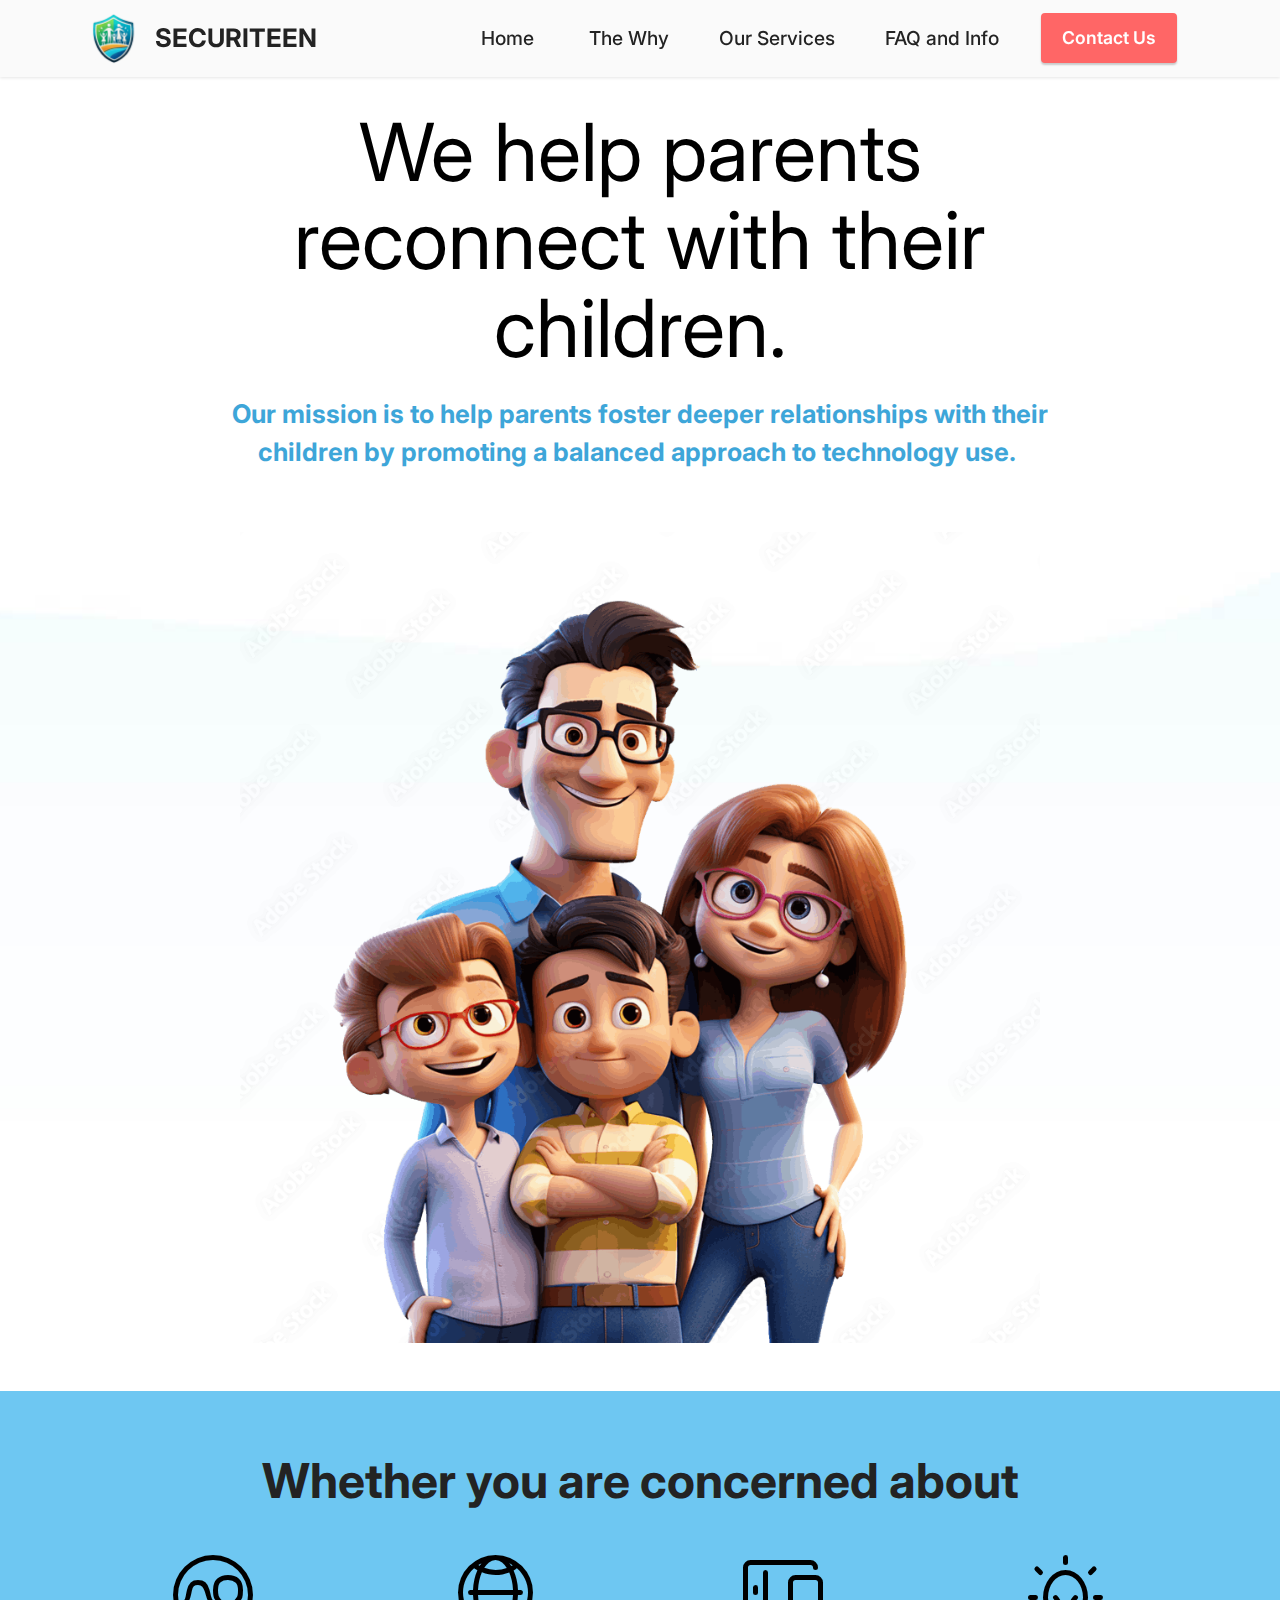
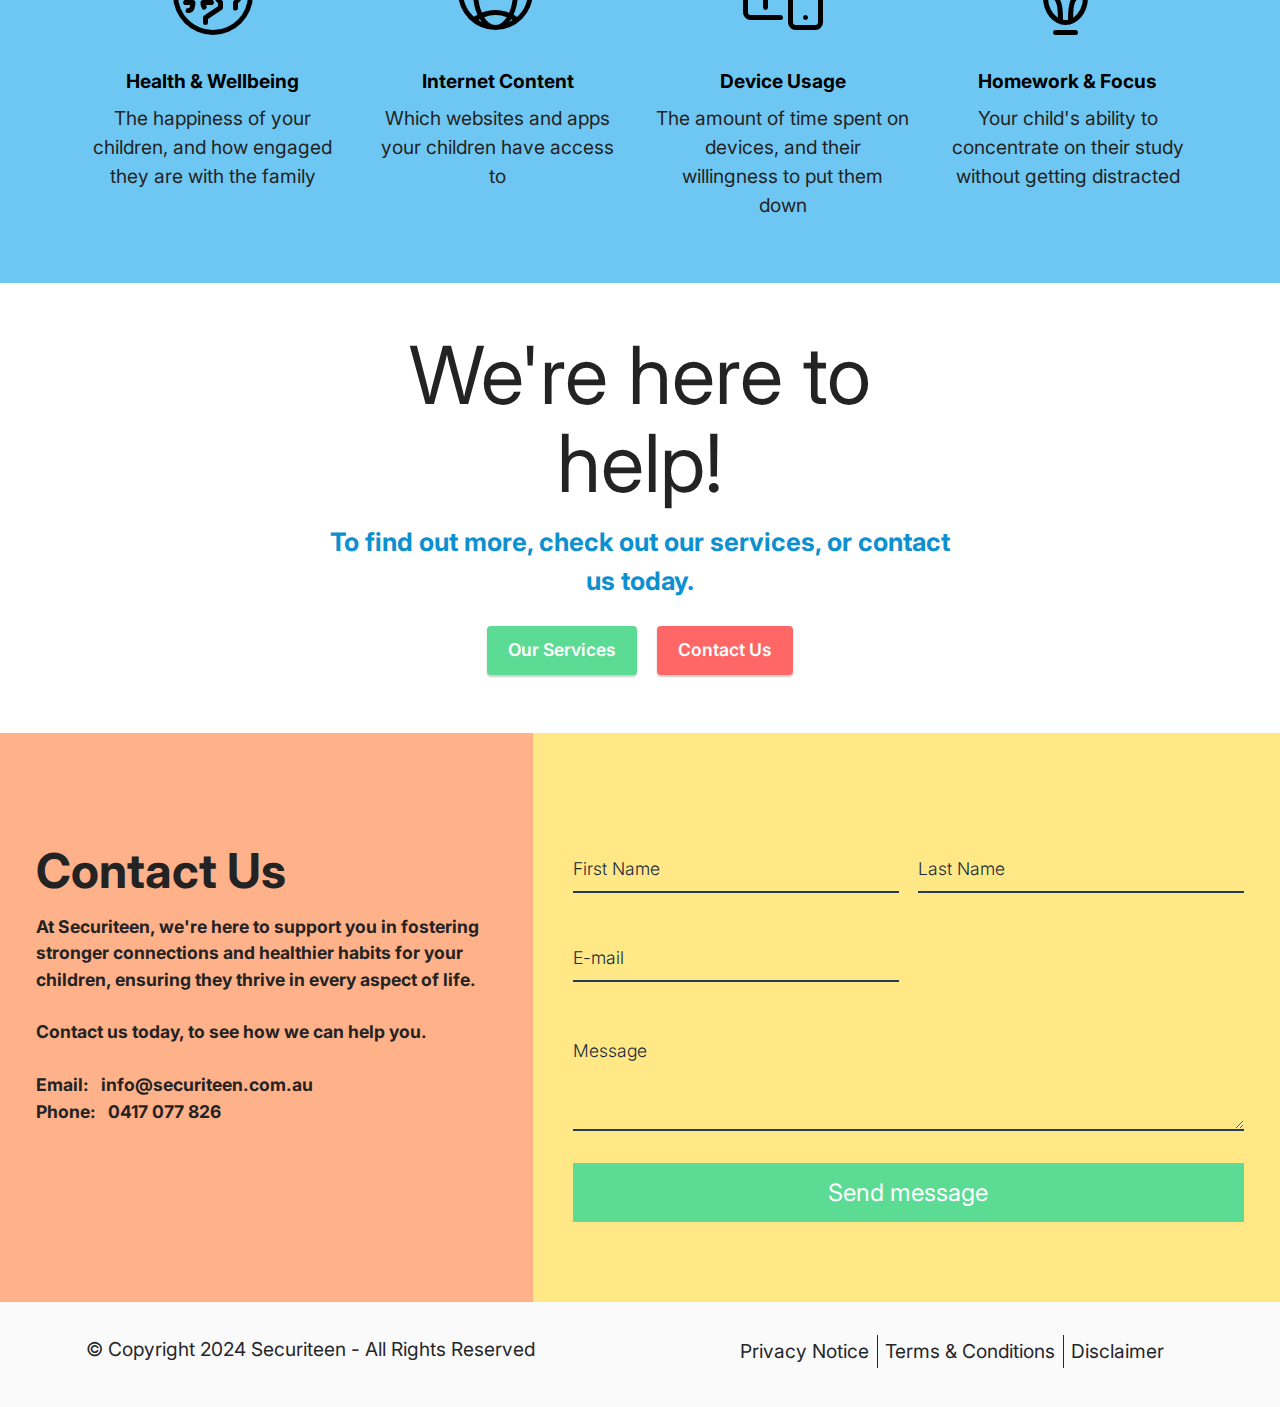
==== commit 4f85a97b: "Add files via upload" ====
--- a/index.html
+++ b/index.html
@@ -6,8 +6,8 @@
   <meta http-equiv="X-UA-Compatible" content="IE=edge">
   
   <meta name="viewport" content="width=device-width, initial-scale=1, minimum-scale=1">
-  <link rel="shortcut icon" href="assets/images/logo6a-134x112.png" type="image/x-icon">
-  <meta name="description" content="">
+  <link rel="shortcut icon" href="assets/images/logo7-114x114.png" type="image/x-icon">
+  <meta name="description" content="Our mission is to help parents foster deeper relationships with their children by promoting a balanced approach to technology use.">
   
   
   <title>Securiteen - Home</title>
@@ -31,12 +31,12 @@
   
   <section data-bs-version="5.1" class="menu menu3 cid-sFAA5oUu2Y" once="menu" id="menu3-1">
     
-    <nav class="navbar navbar-dropdown navbar-expand-lg">
+    <nav class="navbar navbar-dropdown navbar-fixed-top navbar-expand-lg">
         <div class="container">
             <div class="navbar-brand">
                 <span class="navbar-logo">
                     <a href="index.html">
-                        <img src="assets/images/logo6a-134x112.png" alt="Securiteen" style="height: 3rem;">
+                        <img src="assets/images/logo7-114x114.png" alt="Securiteen" style="height: 3.5rem;">
                     </a>
                 </span>
                 <span class="navbar-caption-wrap"><a class="navbar-caption text-black display-5" href="index.html">SECURITEEN</a></span>
@@ -51,7 +51,7 @@
             </button>
             <div class="collapse navbar-collapse" id="navbarSupportedContent">
                 <ul class="navbar-nav nav-dropdown" data-app-modern-menu="true"><li class="nav-item"><a class="nav-link link text-black display-7" href="index.html">Home&nbsp;</a></li>
-                    <li class="nav-item"><a class="nav-link link text-black text-primary display-7" href="page5.html">The Why</a></li>
+                    <li class="nav-item"><a class="nav-link link text-black text-primary display-7" href="why.html">The Why</a></li>
                     <li class="nav-item"><a class="nav-link link text-black text-primary display-7" href="services.html">Our Services</a>
                     </li><li class="nav-item"><a class="nav-link link text-black display-7" href="faq.html">FAQ and Info</a></li></ul>
                 
@@ -78,7 +78,7 @@
             </div>
         </div>
         <div class="col-12 image-wrapper">
-            <img class="m-auto" src="assets/images/adobestock-796517298-preview-1000x722.jpg" alt="">
+            <img class="m-auto" src="assets/images/adobestock-615486611-preview-1-1000x1000.png" alt="">
         </div>
     </div>
 </section>
@@ -172,10 +172,10 @@
                 <h3 class="mbr-section-title mbr-fonts-style align-center mb-0 display-2"><strong>
                     Contact Us</strong></h3>
                 
-                <p class="mbr-text mbr-fonts-style mt-3 display-4"><strong>At Securiteen, we're here to support you in fostering stronger connections and healthier habits for your children, ensuring they thrive in every aspect of life.&nbsp;<br><br>Contact us today, to see how we can help you.<br><br>Email.&nbsp;info@securiteen.com.au<br>Phone. 0417 077 826</strong><br></p>
+                <p class="mbr-text mbr-fonts-style mt-3 display-4"><strong>At Securiteen, we're here to support you in fostering stronger connections and healthier habits for your children, ensuring they thrive in every aspect of life.&nbsp;<br><br>Contact us today, to see how we can help you.<br><br>Email:&nbsp; &nbsp;info@securiteen.com.au<br>Phone:&nbsp; &nbsp;0417 077 826</strong><br></p>
             </div>
             <div class="col-lg-7 mx-auto mbr-form form" data-form-type="formoid">
-                <form action="https://mobirise.eu/" method="POST" class="mbr-form form-with-styler" data-form-title="Form Name"><input type="hidden" name="email" data-form-email="true" value="5seJbwaITNwknboQGrxuvxbGK2UMx+MndoajDudCAyLTQUqjkUgv9Z68r5vDsFoXeToV9fmaea2JibRi6FV48BU1iAC+kZ0c6GZSYtVUYC0Fvbxg5PxqYevWikv9v3f6.Qe3M7qZIPEbbo9xt/1BWJug30CHQw7z8gUWaDe+nr0ipulbm7JsIUcJhK7diYcABURRbtTPYnH3f7UpYtkI3MWU9g8JQANBvHkihJCvbehjoF45/xQEzOBITapTQIKXz">
+                <form action="https://mobirise.eu/" method="POST" class="mbr-form form-with-styler" data-form-title="Form Name"><input type="hidden" name="email" data-form-email="true" value="gCvDpy/anjZECegY5HL0VSE0dLQziQnzuRA22AzmWo4/9J8/Ve51aZTA6wdy3ktuIS+RFMyE9W9j/wsUTwSo5xTQS4sk9eN4CuAIphd6P8i1gnXCOVuvM870aV0ytLA2.WJpphk/rk7ksquVGemUd2kVAOgbsWveb5CSYJ0mOlXfcd38kpWl0NqwU1Wt6t/8ZTyK2tY+bR9gk4hs6HfjZLlTY459McANwx1fkLYOhg7vKBYfoYXWJtPw1+3kQ07o4">
                     <div class="row">
                         <div hidden="hidden" data-form-alert="" class="alert alert-success col-12">Thanks for filling out
                             the form!</div>
@@ -214,20 +214,24 @@
     </div>
 </section>
 
-<section data-bs-version="5.1" class="footer3 cid-sFAOjz8nX7" once="footers" id="footer3-d">
+<section data-bs-version="5.1" class="footer4 shopm5 cid-ulizIyHfoj" once="footers" id="afooter4-2l">
 
     
 
     
 
     <div class="container">
-        <div class="media-container-row align-center mbr-white">
-            
-            
-            <div class="row row-copirayt">
-                <p class="mbr-text mb-0 mbr-fonts-style mbr-white align-center display-7">
-                    © Copyright 2024 Securiteen. All Rights Reserved.
+        <div class="media-container-row mbr-white">
+            <div class="col-12 col-main d-flex align-items-start flex-wrap">
+                <div class="border-item"></div>
+                <p class="mbr-text mb-0 mbr-fonts-style display-7">
+                    © Copyright 2024 Securiteen - All Rights Reserved
                 </p>
+                <ul class="list mbr-fonts-style display-7">
+                    <li class="mbr-text item-wrap"><a href="privacy.html" class="text-primary" target="_blank">Privacy Notice</a></li>
+                    <li class="mbr-text item-wrap"><a href="terms.html" class="text-primary" target="_blank">Terms &amp; Conditions</a></li>
+                    <li class="mbr-text item-wrap"><a href="disclaimer.html" class="text-primary" target="_blank">Disclaimer</a></li>
+                </ul>
             </div>
         </div>
     </div>
--- a/assets/mobirise/css/mbr-additional.css
+++ b/assets/mobirise/css/mbr-additional.css
@@ -738,8 +738,14 @@
 .cid-ukPZ8ARbuY .mbr-section-btn {
   color: #000000;
 }
-.cid-sFAA5oUu2Y .navbar-dropdown {
-  position: relative !important;
+.cid-sFAA5oUu2Y {
+  z-index: 1000;
+  width: 100%;
+  position: relative;
+  min-height: 60px;
+}
+.cid-sFAA5oUu2Y nav.navbar {
+  position: fixed;
 }
 .cid-sFAA5oUu2Y .dropdown-item:before {
   font-family: Moririse2 !important;
@@ -863,7 +869,7 @@
 }
 @media (min-width: 992px) {
   .cid-sFAA5oUu2Y .navbar.collapsed.opened:not(.navbar-short) .navbar-collapse {
-    max-height: calc(98.5vh - 3rem);
+    max-height: calc(98.5vh - 3.5rem);
   }
 }
 .cid-sFAA5oUu2Y .navbar.collapsed .dropdown-menu .dropdown-submenu {
@@ -1055,6 +1061,7 @@
 }
 .cid-sFAA5oUu2Y .navbar-dropdown {
   padding: 0 1rem;
+  position: fixed;
 }
 .cid-sFAA5oUu2Y a.nav-link {
   display: flex;
@@ -1166,7 +1173,7 @@
   }
 }
 .cid-ukfMOaIkKs .form {
-  background-color: #fff0b0;
+  background-color: #ffe885;
   padding-top: 7rem;
   padding-bottom: 5rem;
 }
@@ -1266,80 +1273,99 @@
 .cid-ukfMOaIkKs .form-group {
   margin-bottom: 41px;
 }
-.cid-sFAOjz8nX7 {
-  padding-top: 2rem;
-  padding-bottom: 2rem;
+.cid-ulizIyHfoj {
+  padding-top: 0px;
+  padding-bottom: 0px;
   background-color: #fafafa;
-}
-.cid-sFAOjz8nX7 .row-links {
-  width: 100%;
-  justify-content: center;
-}
-.cid-sFAOjz8nX7 .social-row {
-  width: 100%;
-  justify-content: center;
-}
-.cid-sFAOjz8nX7 .media-container-row {
-  flex-direction: column;
-  justify-content: center;
-  align-items: center;
-}
-.cid-sFAOjz8nX7 .media-container-row .foot-menu {
+  overflow: hidden;
+}
+@media (max-width: 991px) {
+  .cid-ulizIyHfoj .col-main {
+    flex-direction: column;
+  }
+}
+.cid-ulizIyHfoj .border-item {
+  width: 100%;
+  height: 1px;
+  background: #fafafa;
+  margin-bottom: 2rem;
+}
+@media (max-width: 991px) {
+  .cid-ulizIyHfoj .border-item {
+    order: 1;
+  }
+}
+.cid-ulizIyHfoj .mbr-text {
+  max-width: 49%;
+  width: 100%;
+  color: #24262b;
+}
+@media (max-width: 991px) {
+  .cid-ulizIyHfoj .mbr-text {
+    order: 3;
+    max-width: 100%;
+    text-align: center;
+  }
+}
+.cid-ulizIyHfoj .list {
+  display: flex;
+  align-items: flex-start;
+  justify-content: flex-end;
+  flex-wrap: wrap;
+  max-width: 49%;
+  width: 100%;
   list-style: none;
-  display: flex;
-  justify-content: center;
-  flex-wrap: wrap;
-  padding: 0;
-  margin-bottom: 0;
-}
-.cid-sFAOjz8nX7 .media-container-row .foot-menu li {
-  padding: 0 1rem 1rem 1rem;
-}
-.cid-sFAOjz8nX7 .media-container-row .foot-menu li p {
-  margin: 0;
-}
-.cid-sFAOjz8nX7 .media-container-row .social-list {
-  width: auto;
   padding-left: 0;
-  margin-bottom: 0;
-  list-style: none;
-  display: flex;
-  flex-wrap: wrap;
-  justify-content: flex-end;
-}
-.cid-sFAOjz8nX7 .media-container-row .social-list .mbr-iconfont-social {
-  font-size: 1.5rem;
-  color: #ffffff;
-}
-.cid-sFAOjz8nX7 .media-container-row .social-list .soc-item {
-  margin: 0 .5rem;
-}
-.cid-sFAOjz8nX7 .media-container-row .social-list a {
-  margin: 0;
-  opacity: .5;
-  transition: .2s linear;
-}
-.cid-sFAOjz8nX7 .media-container-row .social-list a:hover {
-  opacity: 1;
-}
-@media (max-width: 767px) {
-  .cid-sFAOjz8nX7 .media-container-row .social-list {
-    -webkit-justify-content: center;
+  color: #24262b;
+}
+@media (max-width: 991px) {
+  .cid-ulizIyHfoj .list {
+    align-items: center;
     justify-content: center;
-  }
-}
-.cid-sFAOjz8nX7 .media-container-row .row-copirayt {
-  word-break: break-word;
-  width: 100%;
-}
-.cid-sFAOjz8nX7 .media-container-row .row-copirayt p {
-  width: 100%;
-}
-.cid-sFAOjz8nX7 .media-container-row .mbr-text {
+    order: 2;
+    max-width: 100%;
+    margin-bottom: 1rem;
+  }
+}
+.cid-ulizIyHfoj .list li {
+  position: relative;
+  width: fit-content;
+  max-width: 100%;
+  margin: 0 8px;
+  display: inline-block;
+  color: inherit;
+  border-bottom: 2px solid transparent;
+  transition: .3s all;
+  cursor: pointer;
+}
+@media (min-width: 992px) {
+  .cid-ulizIyHfoj .list li:not(:first-child):before {
+    content: "";
+    position: absolute;
+    left: -8px;
+    top: 0;
+    height: 100%;
+    width: 1px;
+    background-color: currentColor;
+  }
+}
+.cid-ulizIyHfoj .list li:hover {
   color: #000000;
-}
-.cid-sFAA5oUu2Y .navbar-dropdown {
-  position: relative !important;
+  border-bottom: 2px solid currentColor;
+}
+.cid-ulizIyHfoj .list li a {
+  font-weight: inherit !important;
+  line-height: inherit !important;
+  color: inherit !important;
+}
+.cid-sFAA5oUu2Y {
+  z-index: 1000;
+  width: 100%;
+  position: relative;
+  min-height: 60px;
+}
+.cid-sFAA5oUu2Y nav.navbar {
+  position: fixed;
 }
 .cid-sFAA5oUu2Y .dropdown-item:before {
   font-family: Moririse2 !important;
@@ -1463,7 +1489,7 @@
 }
 @media (min-width: 992px) {
   .cid-sFAA5oUu2Y .navbar.collapsed.opened:not(.navbar-short) .navbar-collapse {
-    max-height: calc(98.5vh - 3rem);
+    max-height: calc(98.5vh - 3.5rem);
   }
 }
 .cid-sFAA5oUu2Y .navbar.collapsed .dropdown-menu .dropdown-submenu {
@@ -1655,6 +1681,7 @@
 }
 .cid-sFAA5oUu2Y .navbar-dropdown {
   padding: 0 1rem;
+  position: fixed;
 }
 .cid-sFAA5oUu2Y a.nav-link {
   display: flex;
@@ -1759,8 +1786,8 @@
 }
 .cid-uklwgMAN5D .btn:hover,
 .cid-uklwgMAN5D .btn:focus {
-  border-color: #bed3f9 !important;
-  background-color: #bed3f9 !important;
+  border-color: #05386b !important;
+  background-color: #05386b !important;
 }
 .cid-uklwgMAN5D .card-title {
   color: #000000;
@@ -1816,8 +1843,8 @@
 }
 .cid-uklzSbp7Yx .btn:hover,
 .cid-uklzSbp7Yx .btn:focus {
-  border-color: #bed3f9 !important;
-  background-color: #bed3f9 !important;
+  border-color: #05386b !important;
+  background-color: #05386b !important;
 }
 .cid-uklzSbp7Yx .card-title {
   color: #000000;
@@ -1835,77 +1862,90 @@
     padding-right: 0;
   }
 }
-.cid-sFAOjz8nX7 {
-  padding-top: 2rem;
-  padding-bottom: 2rem;
+.cid-ulizIyHfoj {
+  padding-top: 0px;
+  padding-bottom: 0px;
   background-color: #fafafa;
-}
-.cid-sFAOjz8nX7 .row-links {
-  width: 100%;
-  justify-content: center;
-}
-.cid-sFAOjz8nX7 .social-row {
-  width: 100%;
-  justify-content: center;
-}
-.cid-sFAOjz8nX7 .media-container-row {
-  flex-direction: column;
-  justify-content: center;
-  align-items: center;
-}
-.cid-sFAOjz8nX7 .media-container-row .foot-menu {
+  overflow: hidden;
+}
+@media (max-width: 991px) {
+  .cid-ulizIyHfoj .col-main {
+    flex-direction: column;
+  }
+}
+.cid-ulizIyHfoj .border-item {
+  width: 100%;
+  height: 1px;
+  background: #fafafa;
+  margin-bottom: 2rem;
+}
+@media (max-width: 991px) {
+  .cid-ulizIyHfoj .border-item {
+    order: 1;
+  }
+}
+.cid-ulizIyHfoj .mbr-text {
+  max-width: 49%;
+  width: 100%;
+  color: #24262b;
+}
+@media (max-width: 991px) {
+  .cid-ulizIyHfoj .mbr-text {
+    order: 3;
+    max-width: 100%;
+    text-align: center;
+  }
+}
+.cid-ulizIyHfoj .list {
+  display: flex;
+  align-items: flex-start;
+  justify-content: flex-end;
+  flex-wrap: wrap;
+  max-width: 49%;
+  width: 100%;
   list-style: none;
-  display: flex;
-  justify-content: center;
-  flex-wrap: wrap;
-  padding: 0;
-  margin-bottom: 0;
-}
-.cid-sFAOjz8nX7 .media-container-row .foot-menu li {
-  padding: 0 1rem 1rem 1rem;
-}
-.cid-sFAOjz8nX7 .media-container-row .foot-menu li p {
-  margin: 0;
-}
-.cid-sFAOjz8nX7 .media-container-row .social-list {
-  width: auto;
   padding-left: 0;
-  margin-bottom: 0;
-  list-style: none;
-  display: flex;
-  flex-wrap: wrap;
-  justify-content: flex-end;
-}
-.cid-sFAOjz8nX7 .media-container-row .social-list .mbr-iconfont-social {
-  font-size: 1.5rem;
-  color: #ffffff;
-}
-.cid-sFAOjz8nX7 .media-container-row .social-list .soc-item {
-  margin: 0 .5rem;
-}
-.cid-sFAOjz8nX7 .media-container-row .social-list a {
-  margin: 0;
-  opacity: .5;
-  transition: .2s linear;
-}
-.cid-sFAOjz8nX7 .media-container-row .social-list a:hover {
-  opacity: 1;
-}
-@media (max-width: 767px) {
-  .cid-sFAOjz8nX7 .media-container-row .social-list {
-    -webkit-justify-content: center;
+  color: #24262b;
+}
+@media (max-width: 991px) {
+  .cid-ulizIyHfoj .list {
+    align-items: center;
     justify-content: center;
-  }
-}
-.cid-sFAOjz8nX7 .media-container-row .row-copirayt {
-  word-break: break-word;
-  width: 100%;
-}
-.cid-sFAOjz8nX7 .media-container-row .row-copirayt p {
-  width: 100%;
-}
-.cid-sFAOjz8nX7 .media-container-row .mbr-text {
+    order: 2;
+    max-width: 100%;
+    margin-bottom: 1rem;
+  }
+}
+.cid-ulizIyHfoj .list li {
+  position: relative;
+  width: fit-content;
+  max-width: 100%;
+  margin: 0 8px;
+  display: inline-block;
+  color: inherit;
+  border-bottom: 2px solid transparent;
+  transition: .3s all;
+  cursor: pointer;
+}
+@media (min-width: 992px) {
+  .cid-ulizIyHfoj .list li:not(:first-child):before {
+    content: "";
+    position: absolute;
+    left: -8px;
+    top: 0;
+    height: 100%;
+    width: 1px;
+    background-color: currentColor;
+  }
+}
+.cid-ulizIyHfoj .list li:hover {
   color: #000000;
+  border-bottom: 2px solid currentColor;
+}
+.cid-ulizIyHfoj .list li a {
+  font-weight: inherit !important;
+  line-height: inherit !important;
+  color: inherit !important;
 }
 .cid-ukxg2TcU8H {
   padding-top: 6rem;
@@ -1931,7 +1971,7 @@
   .cid-ukxg2TcU8H .image-wrap img {
     display: block;
     margin: auto;
-    width: 60%;
+    width: 40%;
   }
 }
 .cid-ukxg2TcU8H .mbr-section-title {
@@ -1941,8 +1981,14 @@
 .cid-ukxg2TcU8H .mbr-section-btn {
   color: #0d90d0;
 }
-.cid-ukxg2UVXsK .navbar-dropdown {
-  position: relative !important;
+.cid-ukxg2UVXsK {
+  z-index: 1000;
+  width: 100%;
+  position: relative;
+  min-height: 60px;
+}
+.cid-ukxg2UVXsK nav.navbar {
+  position: fixed;
 }
 .cid-ukxg2UVXsK .dropdown-item:before {
   font-family: Moririse2 !important;
@@ -2066,7 +2112,7 @@
 }
 @media (min-width: 992px) {
   .cid-ukxg2UVXsK .navbar.collapsed.opened:not(.navbar-short) .navbar-collapse {
-    max-height: calc(98.5vh - 3rem);
+    max-height: calc(98.5vh - 3.5rem);
   }
 }
 .cid-ukxg2UVXsK .navbar.collapsed .dropdown-menu .dropdown-submenu {
@@ -2258,6 +2304,7 @@
 }
 .cid-ukxg2UVXsK .navbar-dropdown {
   padding: 0 1rem;
+  position: fixed;
 }
 .cid-ukxg2UVXsK a.nav-link {
   display: flex;
@@ -2355,7 +2402,7 @@
 .cid-ukxDpiySRj {
   padding-top: 3rem;
   padding-bottom: 3rem;
-  background-color: #fff0b0;
+  background-color: #ffe885;
 }
 .cid-ukxDpiySRj .mbr-fallback-image.disabled {
   display: none;
@@ -2372,77 +2419,90 @@
 .cid-ukxDpiySRj .mbr-section-title {
   color: #000000;
 }
-.cid-ukxg2Ybtao {
-  padding-top: 2rem;
-  padding-bottom: 2rem;
+.cid-ulizIyHfoj {
+  padding-top: 0px;
+  padding-bottom: 0px;
   background-color: #fafafa;
-}
-.cid-ukxg2Ybtao .row-links {
-  width: 100%;
-  justify-content: center;
-}
-.cid-ukxg2Ybtao .social-row {
-  width: 100%;
-  justify-content: center;
-}
-.cid-ukxg2Ybtao .media-container-row {
-  flex-direction: column;
-  justify-content: center;
-  align-items: center;
-}
-.cid-ukxg2Ybtao .media-container-row .foot-menu {
+  overflow: hidden;
+}
+@media (max-width: 991px) {
+  .cid-ulizIyHfoj .col-main {
+    flex-direction: column;
+  }
+}
+.cid-ulizIyHfoj .border-item {
+  width: 100%;
+  height: 1px;
+  background: #fafafa;
+  margin-bottom: 2rem;
+}
+@media (max-width: 991px) {
+  .cid-ulizIyHfoj .border-item {
+    order: 1;
+  }
+}
+.cid-ulizIyHfoj .mbr-text {
+  max-width: 49%;
+  width: 100%;
+  color: #24262b;
+}
+@media (max-width: 991px) {
+  .cid-ulizIyHfoj .mbr-text {
+    order: 3;
+    max-width: 100%;
+    text-align: center;
+  }
+}
+.cid-ulizIyHfoj .list {
+  display: flex;
+  align-items: flex-start;
+  justify-content: flex-end;
+  flex-wrap: wrap;
+  max-width: 49%;
+  width: 100%;
   list-style: none;
-  display: flex;
-  justify-content: center;
-  flex-wrap: wrap;
-  padding: 0;
-  margin-bottom: 0;
-}
-.cid-ukxg2Ybtao .media-container-row .foot-menu li {
-  padding: 0 1rem 1rem 1rem;
-}
-.cid-ukxg2Ybtao .media-container-row .foot-menu li p {
-  margin: 0;
-}
-.cid-ukxg2Ybtao .media-container-row .social-list {
-  width: auto;
   padding-left: 0;
-  margin-bottom: 0;
-  list-style: none;
-  display: flex;
-  flex-wrap: wrap;
-  justify-content: flex-end;
-}
-.cid-ukxg2Ybtao .media-container-row .social-list .mbr-iconfont-social {
-  font-size: 1.5rem;
-  color: #ffffff;
-}
-.cid-ukxg2Ybtao .media-container-row .social-list .soc-item {
-  margin: 0 .5rem;
-}
-.cid-ukxg2Ybtao .media-container-row .social-list a {
-  margin: 0;
-  opacity: .5;
-  transition: .2s linear;
-}
-.cid-ukxg2Ybtao .media-container-row .social-list a:hover {
-  opacity: 1;
-}
-@media (max-width: 767px) {
-  .cid-ukxg2Ybtao .media-container-row .social-list {
-    -webkit-justify-content: center;
+  color: #24262b;
+}
+@media (max-width: 991px) {
+  .cid-ulizIyHfoj .list {
+    align-items: center;
     justify-content: center;
-  }
-}
-.cid-ukxg2Ybtao .media-container-row .row-copirayt {
-  word-break: break-word;
-  width: 100%;
-}
-.cid-ukxg2Ybtao .media-container-row .row-copirayt p {
-  width: 100%;
-}
-.cid-ukxg2Ybtao .media-container-row .mbr-text {
+    order: 2;
+    max-width: 100%;
+    margin-bottom: 1rem;
+  }
+}
+.cid-ulizIyHfoj .list li {
+  position: relative;
+  width: fit-content;
+  max-width: 100%;
+  margin: 0 8px;
+  display: inline-block;
+  color: inherit;
+  border-bottom: 2px solid transparent;
+  transition: .3s all;
+  cursor: pointer;
+}
+@media (min-width: 992px) {
+  .cid-ulizIyHfoj .list li:not(:first-child):before {
+    content: "";
+    position: absolute;
+    left: -8px;
+    top: 0;
+    height: 100%;
+    width: 1px;
+    background-color: currentColor;
+  }
+}
+.cid-ulizIyHfoj .list li:hover {
   color: #000000;
+  border-bottom: 2px solid currentColor;
+}
+.cid-ulizIyHfoj .list li a {
+  font-weight: inherit !important;
+  line-height: inherit !important;
+  color: inherit !important;
 }
 .cid-ukwX53IGtv {
   padding-top: 6rem;
@@ -2468,7 +2528,7 @@
   .cid-ukwX53IGtv .image-wrap img {
     display: block;
     margin: auto;
-    width: 60%;
+    width: 30%;
   }
 }
 .cid-ukwX53IGtv .mbr-section-title {
@@ -2481,7 +2541,7 @@
 .cid-ukwXMFQXv1 {
   padding-top: 3rem;
   padding-bottom: 3rem;
-  background-color: #fff0b0;
+  background-color: #ffb18a;
 }
 .cid-ukwXMFQXv1 .mbr-fallback-image.disabled {
   display: none;
@@ -2501,7 +2561,7 @@
   margin-bottom: 2rem;
 }
 .cid-ukwXMFQXv1 .icon-box {
-  background: #ffe161;
+  background: #ff9966;
   width: 60px;
   min-width: 60px;
   height: 60px;
@@ -2513,7 +2573,7 @@
 }
 .cid-ukwXMFQXv1 .mbr-iconfont {
   font-size: 2rem;
-  color: #614f00;
+  color: #ffffff;
 }
 @media (max-width: 991px) {
   .cid-ukwXMFQXv1 .card {
@@ -2537,8 +2597,14 @@
 .cid-ukwXMFQXv1 .icon-title {
   color: #000000;
 }
-.cid-sFAA5oUu2Y .navbar-dropdown {
-  position: relative !important;
+.cid-sFAA5oUu2Y {
+  z-index: 1000;
+  width: 100%;
+  position: relative;
+  min-height: 60px;
+}
+.cid-sFAA5oUu2Y nav.navbar {
+  position: fixed;
 }
 .cid-sFAA5oUu2Y .dropdown-item:before {
   font-family: Moririse2 !important;
@@ -2662,7 +2728,7 @@
 }
 @media (min-width: 992px) {
   .cid-sFAA5oUu2Y .navbar.collapsed.opened:not(.navbar-short) .navbar-collapse {
-    max-height: calc(98.5vh - 3rem);
+    max-height: calc(98.5vh - 3.5rem);
   }
 }
 .cid-sFAA5oUu2Y .navbar.collapsed .dropdown-menu .dropdown-submenu {
@@ -2854,6 +2920,7 @@
 }
 .cid-sFAA5oUu2Y .navbar-dropdown {
   padding: 0 1rem;
+  position: fixed;
 }
 .cid-sFAA5oUu2Y a.nav-link {
   display: flex;
@@ -2885,12 +2952,12 @@
 .cid-ukx0p74iKu {
   padding-top: 3rem;
   padding-bottom: 3rem;
-  background-color: #ffffff;
+  background-color: #47b5ed;
 }
 .cid-ukx0p74iKu img,
 .cid-ukx0p74iKu .item-img {
   height: 100%;
-  height: 300px;
+  height: 400px;
   object-fit: cover;
 }
 .cid-ukx0p74iKu .item:focus,
@@ -2904,7 +2971,7 @@
 .cid-ukx0p74iKu .item-wrapper {
   position: relative;
   border-radius: 4px;
-  background: #47b5ed;
+  background: #ffffff;
   height: 100%;
   display: flex;
   flex-flow: column nowrap;
@@ -2938,12 +3005,12 @@
   color: #232323;
 }
 .cid-ukx0p74iKu .mbr-section-subtitle {
-  color: #0d90d0;
+  color: #000000;
 }
 .cid-ukxaMw0TjD {
   padding-top: 3rem;
   padding-bottom: 3rem;
-  background-color: #ffb18a;
+  background-color: #ffe885;
 }
 .cid-ukxaMw0TjD .mbr-fallback-image.disabled {
   display: none;
@@ -2996,80 +3063,99 @@
 .cid-ukxaMw0TjD H5 {
   color: #000000;
 }
-.cid-sFAOjz8nX7 {
-  padding-top: 2rem;
-  padding-bottom: 2rem;
+.cid-ulizIyHfoj {
+  padding-top: 0px;
+  padding-bottom: 0px;
   background-color: #fafafa;
-}
-.cid-sFAOjz8nX7 .row-links {
-  width: 100%;
-  justify-content: center;
-}
-.cid-sFAOjz8nX7 .social-row {
-  width: 100%;
-  justify-content: center;
-}
-.cid-sFAOjz8nX7 .media-container-row {
-  flex-direction: column;
-  justify-content: center;
-  align-items: center;
-}
-.cid-sFAOjz8nX7 .media-container-row .foot-menu {
+  overflow: hidden;
+}
+@media (max-width: 991px) {
+  .cid-ulizIyHfoj .col-main {
+    flex-direction: column;
+  }
+}
+.cid-ulizIyHfoj .border-item {
+  width: 100%;
+  height: 1px;
+  background: #fafafa;
+  margin-bottom: 2rem;
+}
+@media (max-width: 991px) {
+  .cid-ulizIyHfoj .border-item {
+    order: 1;
+  }
+}
+.cid-ulizIyHfoj .mbr-text {
+  max-width: 49%;
+  width: 100%;
+  color: #24262b;
+}
+@media (max-width: 991px) {
+  .cid-ulizIyHfoj .mbr-text {
+    order: 3;
+    max-width: 100%;
+    text-align: center;
+  }
+}
+.cid-ulizIyHfoj .list {
+  display: flex;
+  align-items: flex-start;
+  justify-content: flex-end;
+  flex-wrap: wrap;
+  max-width: 49%;
+  width: 100%;
   list-style: none;
-  display: flex;
-  justify-content: center;
-  flex-wrap: wrap;
-  padding: 0;
-  margin-bottom: 0;
-}
-.cid-sFAOjz8nX7 .media-container-row .foot-menu li {
-  padding: 0 1rem 1rem 1rem;
-}
-.cid-sFAOjz8nX7 .media-container-row .foot-menu li p {
-  margin: 0;
-}
-.cid-sFAOjz8nX7 .media-container-row .social-list {
-  width: auto;
   padding-left: 0;
-  margin-bottom: 0;
-  list-style: none;
-  display: flex;
-  flex-wrap: wrap;
-  justify-content: flex-end;
-}
-.cid-sFAOjz8nX7 .media-container-row .social-list .mbr-iconfont-social {
-  font-size: 1.5rem;
-  color: #ffffff;
-}
-.cid-sFAOjz8nX7 .media-container-row .social-list .soc-item {
-  margin: 0 .5rem;
-}
-.cid-sFAOjz8nX7 .media-container-row .social-list a {
-  margin: 0;
-  opacity: .5;
-  transition: .2s linear;
-}
-.cid-sFAOjz8nX7 .media-container-row .social-list a:hover {
-  opacity: 1;
-}
-@media (max-width: 767px) {
-  .cid-sFAOjz8nX7 .media-container-row .social-list {
-    -webkit-justify-content: center;
+  color: #24262b;
+}
+@media (max-width: 991px) {
+  .cid-ulizIyHfoj .list {
+    align-items: center;
     justify-content: center;
-  }
-}
-.cid-sFAOjz8nX7 .media-container-row .row-copirayt {
-  word-break: break-word;
-  width: 100%;
-}
-.cid-sFAOjz8nX7 .media-container-row .row-copirayt p {
-  width: 100%;
-}
-.cid-sFAOjz8nX7 .media-container-row .mbr-text {
+    order: 2;
+    max-width: 100%;
+    margin-bottom: 1rem;
+  }
+}
+.cid-ulizIyHfoj .list li {
+  position: relative;
+  width: fit-content;
+  max-width: 100%;
+  margin: 0 8px;
+  display: inline-block;
+  color: inherit;
+  border-bottom: 2px solid transparent;
+  transition: .3s all;
+  cursor: pointer;
+}
+@media (min-width: 992px) {
+  .cid-ulizIyHfoj .list li:not(:first-child):before {
+    content: "";
+    position: absolute;
+    left: -8px;
+    top: 0;
+    height: 100%;
+    width: 1px;
+    background-color: currentColor;
+  }
+}
+.cid-ulizIyHfoj .list li:hover {
   color: #000000;
-}
-.cid-ukxg2UVXsK .navbar-dropdown {
-  position: relative !important;
+  border-bottom: 2px solid currentColor;
+}
+.cid-ulizIyHfoj .list li a {
+  font-weight: inherit !important;
+  line-height: inherit !important;
+  color: inherit !important;
+}
+.cid-ukxg2UVXsK {
+  z-index: 1000;
+  width: 100%;
+  position: relative;
+  min-height: 60px;
+}
+.cid-ukxg2UVXsK nav.navbar {
+  position: fixed;
 }
 .cid-ukxg2UVXsK .dropdown-item:before {
   font-family: Moririse2 !important;
@@ -3193,7 +3279,7 @@
 }
 @media (min-width: 992px) {
   .cid-ukxg2UVXsK .navbar.collapsed.opened:not(.navbar-short) .navbar-collapse {
-    max-height: calc(98.5vh - 3rem);
+    max-height: calc(98.5vh - 3.5rem);
   }
 }
 .cid-ukxg2UVXsK .navbar.collapsed .dropdown-menu .dropdown-submenu {
@@ -3385,6 +3471,7 @@
 }
 .cid-ukxg2UVXsK .navbar-dropdown {
   padding: 0 1rem;
+  position: fixed;
 }
 .cid-ukxg2UVXsK a.nav-link {
   display: flex;
@@ -3594,7 +3681,7 @@
 .cid-ukxX0IPflo {
   padding-top: 45px;
   padding-bottom: 45px;
-  background-color: #fff0b0;
+  background-color: #ffe885;
 }
 .cid-ukxX0IPflo .mbr-section-subtitle {
   color: #767676;
@@ -3692,80 +3779,99 @@
 .cid-ukyxXCNtJr .mbr-text {
   color: #000000;
 }
-.cid-ukxg2Ybtao {
-  padding-top: 2rem;
-  padding-bottom: 2rem;
+.cid-ulizIyHfoj {
+  padding-top: 0px;
+  padding-bottom: 0px;
   background-color: #fafafa;
-}
-.cid-ukxg2Ybtao .row-links {
-  width: 100%;
-  justify-content: center;
-}
-.cid-ukxg2Ybtao .social-row {
-  width: 100%;
-  justify-content: center;
-}
-.cid-ukxg2Ybtao .media-container-row {
-  flex-direction: column;
-  justify-content: center;
-  align-items: center;
-}
-.cid-ukxg2Ybtao .media-container-row .foot-menu {
+  overflow: hidden;
+}
+@media (max-width: 991px) {
+  .cid-ulizIyHfoj .col-main {
+    flex-direction: column;
+  }
+}
+.cid-ulizIyHfoj .border-item {
+  width: 100%;
+  height: 1px;
+  background: #fafafa;
+  margin-bottom: 2rem;
+}
+@media (max-width: 991px) {
+  .cid-ulizIyHfoj .border-item {
+    order: 1;
+  }
+}
+.cid-ulizIyHfoj .mbr-text {
+  max-width: 49%;
+  width: 100%;
+  color: #24262b;
+}
+@media (max-width: 991px) {
+  .cid-ulizIyHfoj .mbr-text {
+    order: 3;
+    max-width: 100%;
+    text-align: center;
+  }
+}
+.cid-ulizIyHfoj .list {
+  display: flex;
+  align-items: flex-start;
+  justify-content: flex-end;
+  flex-wrap: wrap;
+  max-width: 49%;
+  width: 100%;
   list-style: none;
-  display: flex;
-  justify-content: center;
-  flex-wrap: wrap;
-  padding: 0;
-  margin-bottom: 0;
-}
-.cid-ukxg2Ybtao .media-container-row .foot-menu li {
-  padding: 0 1rem 1rem 1rem;
-}
-.cid-ukxg2Ybtao .media-container-row .foot-menu li p {
-  margin: 0;
-}
-.cid-ukxg2Ybtao .media-container-row .social-list {
-  width: auto;
   padding-left: 0;
-  margin-bottom: 0;
-  list-style: none;
-  display: flex;
-  flex-wrap: wrap;
-  justify-content: flex-end;
-}
-.cid-ukxg2Ybtao .media-container-row .social-list .mbr-iconfont-social {
-  font-size: 1.5rem;
-  color: #ffffff;
-}
-.cid-ukxg2Ybtao .media-container-row .social-list .soc-item {
-  margin: 0 .5rem;
-}
-.cid-ukxg2Ybtao .media-container-row .social-list a {
-  margin: 0;
-  opacity: .5;
-  transition: .2s linear;
-}
-.cid-ukxg2Ybtao .media-container-row .social-list a:hover {
-  opacity: 1;
-}
-@media (max-width: 767px) {
-  .cid-ukxg2Ybtao .media-container-row .social-list {
-    -webkit-justify-content: center;
+  color: #24262b;
+}
+@media (max-width: 991px) {
+  .cid-ulizIyHfoj .list {
+    align-items: center;
     justify-content: center;
-  }
-}
-.cid-ukxg2Ybtao .media-container-row .row-copirayt {
-  word-break: break-word;
-  width: 100%;
-}
-.cid-ukxg2Ybtao .media-container-row .row-copirayt p {
-  width: 100%;
-}
-.cid-ukxg2Ybtao .media-container-row .mbr-text {
+    order: 2;
+    max-width: 100%;
+    margin-bottom: 1rem;
+  }
+}
+.cid-ulizIyHfoj .list li {
+  position: relative;
+  width: fit-content;
+  max-width: 100%;
+  margin: 0 8px;
+  display: inline-block;
+  color: inherit;
+  border-bottom: 2px solid transparent;
+  transition: .3s all;
+  cursor: pointer;
+}
+@media (min-width: 992px) {
+  .cid-ulizIyHfoj .list li:not(:first-child):before {
+    content: "";
+    position: absolute;
+    left: -8px;
+    top: 0;
+    height: 100%;
+    width: 1px;
+    background-color: currentColor;
+  }
+}
+.cid-ulizIyHfoj .list li:hover {
   color: #000000;
-}
-.cid-ukQ0IHWTIn .navbar-dropdown {
-  position: relative !important;
+  border-bottom: 2px solid currentColor;
+}
+.cid-ulizIyHfoj .list li a {
+  font-weight: inherit !important;
+  line-height: inherit !important;
+  color: inherit !important;
+}
+.cid-ukQ0IHWTIn {
+  z-index: 1000;
+  width: 100%;
+  position: relative;
+  min-height: 60px;
+}
+.cid-ukQ0IHWTIn nav.navbar {
+  position: fixed;
 }
 .cid-ukQ0IHWTIn .dropdown-item:before {
   font-family: Moririse2 !important;
@@ -3889,7 +3995,7 @@
 }
 @media (min-width: 992px) {
   .cid-ukQ0IHWTIn .navbar.collapsed.opened:not(.navbar-short) .navbar-collapse {
-    max-height: calc(98.5vh - 3rem);
+    max-height: calc(98.5vh - 3.5rem);
   }
 }
 .cid-ukQ0IHWTIn .navbar.collapsed .dropdown-menu .dropdown-submenu {
@@ -4081,6 +4187,7 @@
 }
 .cid-ukQ0IHWTIn .navbar-dropdown {
   padding: 0 1rem;
+  position: fixed;
 }
 .cid-ukQ0IHWTIn a.nav-link {
   display: flex;
@@ -4149,75 +4256,1414 @@
   padding-bottom: 3rem;
   background-color: #ffffff;
 }
-.cid-ukQ0INt6M2 {
-  padding-top: 2rem;
-  padding-bottom: 2rem;
+.cid-ulizIyHfoj {
+  padding-top: 0px;
+  padding-bottom: 0px;
   background-color: #fafafa;
-}
-.cid-ukQ0INt6M2 .row-links {
-  width: 100%;
+  overflow: hidden;
+}
+@media (max-width: 991px) {
+  .cid-ulizIyHfoj .col-main {
+    flex-direction: column;
+  }
+}
+.cid-ulizIyHfoj .border-item {
+  width: 100%;
+  height: 1px;
+  background: #fafafa;
+  margin-bottom: 2rem;
+}
+@media (max-width: 991px) {
+  .cid-ulizIyHfoj .border-item {
+    order: 1;
+  }
+}
+.cid-ulizIyHfoj .mbr-text {
+  max-width: 49%;
+  width: 100%;
+  color: #24262b;
+}
+@media (max-width: 991px) {
+  .cid-ulizIyHfoj .mbr-text {
+    order: 3;
+    max-width: 100%;
+    text-align: center;
+  }
+}
+.cid-ulizIyHfoj .list {
+  display: flex;
+  align-items: flex-start;
+  justify-content: flex-end;
+  flex-wrap: wrap;
+  max-width: 49%;
+  width: 100%;
+  list-style: none;
+  padding-left: 0;
+  color: #24262b;
+}
+@media (max-width: 991px) {
+  .cid-ulizIyHfoj .list {
+    align-items: center;
+    justify-content: center;
+    order: 2;
+    max-width: 100%;
+    margin-bottom: 1rem;
+  }
+}
+.cid-ulizIyHfoj .list li {
+  position: relative;
+  width: fit-content;
+  max-width: 100%;
+  margin: 0 8px;
+  display: inline-block;
+  color: inherit;
+  border-bottom: 2px solid transparent;
+  transition: .3s all;
+  cursor: pointer;
+}
+@media (min-width: 992px) {
+  .cid-ulizIyHfoj .list li:not(:first-child):before {
+    content: "";
+    position: absolute;
+    left: -8px;
+    top: 0;
+    height: 100%;
+    width: 1px;
+    background-color: currentColor;
+  }
+}
+.cid-ulizIyHfoj .list li:hover {
+  color: #000000;
+  border-bottom: 2px solid currentColor;
+}
+.cid-ulizIyHfoj .list li a {
+  font-weight: inherit !important;
+  line-height: inherit !important;
+  color: inherit !important;
+}
+.cid-sFAA5oUu2Y {
+  z-index: 1000;
+  width: 100%;
+  position: relative;
+  min-height: 60px;
+}
+.cid-sFAA5oUu2Y nav.navbar {
+  position: fixed;
+}
+.cid-sFAA5oUu2Y .dropdown-item:before {
+  font-family: Moririse2 !important;
+  content: "\e966";
+  display: inline-block;
+  width: 0;
+  position: absolute;
+  left: 1rem;
+  top: 0.5rem;
+  margin-right: 0.5rem;
+  line-height: 1;
+  font-size: inherit;
+  vertical-align: middle;
+  text-align: center;
+  overflow: hidden;
+  transform: scale(0, 1);
+  transition: all 0.25s ease-in-out;
+}
+.cid-sFAA5oUu2Y .dropdown-menu {
+  padding: 0;
+  border-radius: 4px;
+  box-shadow: 0 1px 3px 0 rgba(0, 0, 0, 0.1);
+}
+.cid-sFAA5oUu2Y .dropdown-item {
+  border-bottom: 1px solid #e6e6e6;
+}
+.cid-sFAA5oUu2Y .dropdown-item:hover,
+.cid-sFAA5oUu2Y .dropdown-item:focus {
+  background: #000000 !important;
+  color: white !important;
+}
+.cid-sFAA5oUu2Y .dropdown-item:first-child {
+  border-top-left-radius: 4px;
+  border-top-right-radius: 4px;
+}
+.cid-sFAA5oUu2Y .dropdown-item:last-child {
+  border-bottom: none;
+  border-bottom-left-radius: 4px;
+  border-bottom-right-radius: 4px;
+}
+.cid-sFAA5oUu2Y .nav-dropdown .link {
+  padding: 0 0.3em !important;
+  margin: 0.667em 1em !important;
+}
+.cid-sFAA5oUu2Y .nav-dropdown .link.dropdown-toggle::after {
+  margin-left: 0.5rem;
+  margin-top: 0.2rem;
+}
+.cid-sFAA5oUu2Y .nav-link {
+  position: relative;
+}
+.cid-sFAA5oUu2Y .container {
+  display: flex;
+  margin: auto;
+}
+.cid-sFAA5oUu2Y .iconfont-wrapper {
+  color: #05386b !important;
+  font-size: 1.5rem;
+  padding-right: 0.5rem;
+}
+.cid-sFAA5oUu2Y .dropdown-menu,
+.cid-sFAA5oUu2Y .navbar.opened {
+  background: #fafafa !important;
+}
+.cid-sFAA5oUu2Y .nav-item:focus,
+.cid-sFAA5oUu2Y .nav-link:focus {
+  outline: none;
+}
+.cid-sFAA5oUu2Y .dropdown .dropdown-menu .dropdown-item {
+  width: auto;
+  transition: all 0.25s ease-in-out;
+}
+.cid-sFAA5oUu2Y .dropdown .dropdown-menu .dropdown-item::after {
+  right: 0.5rem;
+}
+.cid-sFAA5oUu2Y .dropdown .dropdown-menu .dropdown-item .mbr-iconfont {
+  margin-right: 0.5rem;
+  vertical-align: sub;
+}
+.cid-sFAA5oUu2Y .dropdown .dropdown-menu .dropdown-item .mbr-iconfont:before {
+  display: inline-block;
+  transform: scale(1, 1);
+  transition: all 0.25s ease-in-out;
+}
+.cid-sFAA5oUu2Y .collapsed .dropdown-menu .dropdown-item:before {
+  display: none;
+}
+.cid-sFAA5oUu2Y .collapsed .dropdown .dropdown-menu .dropdown-item {
+  padding: 0.235em 1.5em 0.235em 1.5em !important;
+  transition: none;
+  margin: 0 !important;
+}
+.cid-sFAA5oUu2Y .navbar {
+  min-height: 70px;
+  transition: all 0.3s;
+  border-bottom: 1px solid transparent;
+  box-shadow: 0 1px 3px 0 rgba(0, 0, 0, 0.1);
+  background: #fafafa;
+}
+.cid-sFAA5oUu2Y .navbar.opened {
+  transition: all 0.3s;
+}
+.cid-sFAA5oUu2Y .navbar .dropdown-item {
+  padding: 0.5rem 1.8rem;
+}
+.cid-sFAA5oUu2Y .navbar .navbar-logo img {
+  width: auto;
+}
+.cid-sFAA5oUu2Y .navbar .navbar-collapse {
+  justify-content: flex-end;
+  z-index: 1;
+}
+.cid-sFAA5oUu2Y .navbar.collapsed {
   justify-content: center;
 }
-.cid-ukQ0INt6M2 .social-row {
-  width: 100%;
+.cid-sFAA5oUu2Y .navbar.collapsed .nav-item .nav-link::before {
+  display: none;
+}
+.cid-sFAA5oUu2Y .navbar.collapsed.opened .dropdown-menu {
+  top: 0;
+}
+@media (min-width: 992px) {
+  .cid-sFAA5oUu2Y .navbar.collapsed.opened:not(.navbar-short) .navbar-collapse {
+    max-height: calc(98.5vh - 3.5rem);
+  }
+}
+.cid-sFAA5oUu2Y .navbar.collapsed .dropdown-menu .dropdown-submenu {
+  left: 0 !important;
+}
+.cid-sFAA5oUu2Y .navbar.collapsed .dropdown-menu .dropdown-item:after {
+  right: auto;
+}
+.cid-sFAA5oUu2Y .navbar.collapsed .dropdown-menu .dropdown-toggle[data-toggle="dropdown-submenu"]:after {
+  margin-left: 0.5rem;
+  margin-top: 0.2rem;
+  border-top: 0.35em solid;
+  border-right: 0.35em solid transparent;
+  border-left: 0.35em solid transparent;
+  border-bottom: 0;
+  top: 41%;
+}
+.cid-sFAA5oUu2Y .navbar.collapsed ul.navbar-nav li {
+  margin: auto;
+}
+.cid-sFAA5oUu2Y .navbar.collapsed .dropdown-menu .dropdown-item {
+  padding: 0.25rem 1.5rem;
+  text-align: center;
+}
+.cid-sFAA5oUu2Y .navbar.collapsed .icons-menu {
+  padding-left: 0;
+  padding-right: 0;
+  padding-top: 0.5rem;
+  padding-bottom: 0.5rem;
+}
+@media (max-width: 991px) {
+  .cid-sFAA5oUu2Y .navbar .nav-item .nav-link::before {
+    display: none;
+  }
+  .cid-sFAA5oUu2Y .navbar.opened .dropdown-menu {
+    top: 0;
+  }
+  .cid-sFAA5oUu2Y .navbar .dropdown-menu .dropdown-submenu {
+    left: 0 !important;
+  }
+  .cid-sFAA5oUu2Y .navbar .dropdown-menu .dropdown-item:after {
+    right: auto;
+  }
+  .cid-sFAA5oUu2Y .navbar .dropdown-menu .dropdown-toggle[data-toggle="dropdown-submenu"]:after {
+    margin-left: 0.5rem;
+    margin-top: 0.2rem;
+    border-top: 0.35em solid;
+    border-right: 0.35em solid transparent;
+    border-left: 0.35em solid transparent;
+    border-bottom: 0;
+    top: 40%;
+  }
+  .cid-sFAA5oUu2Y .navbar .navbar-logo img {
+    height: 3rem !important;
+  }
+  .cid-sFAA5oUu2Y .navbar ul.navbar-nav li {
+    margin: auto;
+  }
+  .cid-sFAA5oUu2Y .navbar .dropdown-menu .dropdown-item {
+    padding: 0.25rem 1.5rem !important;
+    text-align: center;
+  }
+  .cid-sFAA5oUu2Y .navbar .navbar-brand {
+    flex-shrink: initial;
+    flex-basis: auto;
+    word-break: break-word;
+    padding-right: 2rem;
+  }
+  .cid-sFAA5oUu2Y .navbar .navbar-toggler {
+    flex-basis: auto;
+  }
+  .cid-sFAA5oUu2Y .navbar .icons-menu {
+    padding-left: 0;
+    padding-top: 0.5rem;
+    padding-bottom: 0.5rem;
+  }
+}
+.cid-sFAA5oUu2Y .navbar.navbar-short {
+  min-height: 60px;
+}
+.cid-sFAA5oUu2Y .navbar.navbar-short .navbar-logo img {
+  height: 2.5rem !important;
+}
+.cid-sFAA5oUu2Y .navbar.navbar-short .navbar-brand {
+  min-height: 60px;
+  padding: 0;
+}
+.cid-sFAA5oUu2Y .navbar-brand {
+  min-height: 70px;
+  flex-shrink: 0;
+  align-items: center;
+  margin-right: 0;
+  padding: 10px 0;
+  transition: all 0.3s;
+  word-break: break-word;
+  z-index: 1;
+}
+.cid-sFAA5oUu2Y .navbar-brand .navbar-caption {
+  line-height: inherit !important;
+}
+.cid-sFAA5oUu2Y .navbar-brand .navbar-logo a {
+  outline: none;
+}
+.cid-sFAA5oUu2Y .dropdown-item.active,
+.cid-sFAA5oUu2Y .dropdown-item:active {
+  background-color: transparent;
+}
+.cid-sFAA5oUu2Y .navbar-expand-lg .navbar-nav .nav-link {
+  padding: 0;
+}
+.cid-sFAA5oUu2Y .nav-dropdown .link.dropdown-toggle {
+  margin-right: 1.667em;
+}
+.cid-sFAA5oUu2Y .nav-dropdown .link.dropdown-toggle[aria-expanded="true"] {
+  margin-right: 0;
+  padding: 0.667em 1.667em;
+}
+.cid-sFAA5oUu2Y .navbar.navbar-expand-lg .dropdown .dropdown-menu {
+  background: #fafafa;
+}
+.cid-sFAA5oUu2Y .navbar.navbar-expand-lg .dropdown .dropdown-menu .dropdown-submenu {
+  margin: 0;
+  left: 100%;
+}
+.cid-sFAA5oUu2Y .navbar .dropdown.open > .dropdown-menu {
+  display: block;
+}
+.cid-sFAA5oUu2Y ul.navbar-nav {
+  flex-wrap: wrap;
+}
+.cid-sFAA5oUu2Y .navbar-buttons {
+  text-align: center;
+  min-width: 170px;
+}
+.cid-sFAA5oUu2Y button.navbar-toggler {
+  outline: none;
+  width: 31px;
+  height: 20px;
+  cursor: pointer;
+  transition: all 0.2s;
+  position: relative;
+  align-self: center;
+}
+.cid-sFAA5oUu2Y button.navbar-toggler .hamburger span {
+  position: absolute;
+  right: 0;
+  width: 30px;
+  height: 2px;
+  border-right: 5px;
+  background-color: #05386b;
+}
+.cid-sFAA5oUu2Y button.navbar-toggler .hamburger span:nth-child(1) {
+  top: 0;
+  transition: all 0.2s;
+}
+.cid-sFAA5oUu2Y button.navbar-toggler .hamburger span:nth-child(2) {
+  top: 8px;
+  transition: all 0.15s;
+}
+.cid-sFAA5oUu2Y button.navbar-toggler .hamburger span:nth-child(3) {
+  top: 8px;
+  transition: all 0.15s;
+}
+.cid-sFAA5oUu2Y button.navbar-toggler .hamburger span:nth-child(4) {
+  top: 16px;
+  transition: all 0.2s;
+}
+.cid-sFAA5oUu2Y nav.opened .hamburger span:nth-child(1) {
+  top: 8px;
+  width: 0;
+  opacity: 0;
+  right: 50%;
+  transition: all 0.2s;
+}
+.cid-sFAA5oUu2Y nav.opened .hamburger span:nth-child(2) {
+  transform: rotate(45deg);
+  transition: all 0.25s;
+}
+.cid-sFAA5oUu2Y nav.opened .hamburger span:nth-child(3) {
+  transform: rotate(-45deg);
+  transition: all 0.25s;
+}
+.cid-sFAA5oUu2Y nav.opened .hamburger span:nth-child(4) {
+  top: 8px;
+  width: 0;
+  opacity: 0;
+  right: 50%;
+  transition: all 0.2s;
+}
+.cid-sFAA5oUu2Y .navbar-dropdown {
+  padding: 0 1rem;
+  position: fixed;
+}
+.cid-sFAA5oUu2Y a.nav-link {
+  display: flex;
+  align-items: center;
   justify-content: center;
 }
-.cid-ukQ0INt6M2 .media-container-row {
-  flex-direction: column;
-  justify-content: center;
-  align-items: center;
-}
-.cid-ukQ0INt6M2 .media-container-row .foot-menu {
-  list-style: none;
+.cid-sFAA5oUu2Y .icons-menu {
+  flex-wrap: nowrap;
   display: flex;
   justify-content: center;
+  padding-left: 1rem;
+  padding-right: 1rem;
+  padding-top: 0.3rem;
+  text-align: center;
+}
+@media screen and (-ms-high-contrast: active), (-ms-high-contrast: none) {
+  .cid-sFAA5oUu2Y .navbar {
+    height: 70px;
+  }
+  .cid-sFAA5oUu2Y .navbar.opened {
+    height: auto;
+  }
+  .cid-sFAA5oUu2Y .nav-item .nav-link:hover::before {
+    width: 175%;
+    max-width: calc(100% + 2rem);
+    left: -1rem;
+  }
+}
+.cid-uligLoYxjW {
+  padding-top: 5rem;
+  padding-bottom: 5rem;
+  background-color: #ffffff;
+}
+.cid-ulizIyHfoj {
+  padding-top: 0px;
+  padding-bottom: 0px;
+  background-color: #fafafa;
+  overflow: hidden;
+}
+@media (max-width: 991px) {
+  .cid-ulizIyHfoj .col-main {
+    flex-direction: column;
+  }
+}
+.cid-ulizIyHfoj .border-item {
+  width: 100%;
+  height: 1px;
+  background: #fafafa;
+  margin-bottom: 2rem;
+}
+@media (max-width: 991px) {
+  .cid-ulizIyHfoj .border-item {
+    order: 1;
+  }
+}
+.cid-ulizIyHfoj .mbr-text {
+  max-width: 49%;
+  width: 100%;
+  color: #24262b;
+}
+@media (max-width: 991px) {
+  .cid-ulizIyHfoj .mbr-text {
+    order: 3;
+    max-width: 100%;
+    text-align: center;
+  }
+}
+.cid-ulizIyHfoj .list {
+  display: flex;
+  align-items: flex-start;
+  justify-content: flex-end;
   flex-wrap: wrap;
+  max-width: 49%;
+  width: 100%;
+  list-style: none;
+  padding-left: 0;
+  color: #24262b;
+}
+@media (max-width: 991px) {
+  .cid-ulizIyHfoj .list {
+    align-items: center;
+    justify-content: center;
+    order: 2;
+    max-width: 100%;
+    margin-bottom: 1rem;
+  }
+}
+.cid-ulizIyHfoj .list li {
+  position: relative;
+  width: fit-content;
+  max-width: 100%;
+  margin: 0 8px;
+  display: inline-block;
+  color: inherit;
+  border-bottom: 2px solid transparent;
+  transition: .3s all;
+  cursor: pointer;
+}
+@media (min-width: 992px) {
+  .cid-ulizIyHfoj .list li:not(:first-child):before {
+    content: "";
+    position: absolute;
+    left: -8px;
+    top: 0;
+    height: 100%;
+    width: 1px;
+    background-color: currentColor;
+  }
+}
+.cid-ulizIyHfoj .list li:hover {
+  color: #000000;
+  border-bottom: 2px solid currentColor;
+}
+.cid-ulizIyHfoj .list li a {
+  font-weight: inherit !important;
+  line-height: inherit !important;
+  color: inherit !important;
+}
+.cid-ulihdH5Qu9 {
+  z-index: 1000;
+  width: 100%;
+  position: relative;
+  min-height: 60px;
+}
+.cid-ulihdH5Qu9 nav.navbar {
+  position: fixed;
+}
+.cid-ulihdH5Qu9 .dropdown-item:before {
+  font-family: Moririse2 !important;
+  content: "\e966";
+  display: inline-block;
+  width: 0;
+  position: absolute;
+  left: 1rem;
+  top: 0.5rem;
+  margin-right: 0.5rem;
+  line-height: 1;
+  font-size: inherit;
+  vertical-align: middle;
+  text-align: center;
+  overflow: hidden;
+  transform: scale(0, 1);
+  transition: all 0.25s ease-in-out;
+}
+.cid-ulihdH5Qu9 .dropdown-menu {
   padding: 0;
-  margin-bottom: 0;
-}
-.cid-ukQ0INt6M2 .media-container-row .foot-menu li {
-  padding: 0 1rem 1rem 1rem;
-}
-.cid-ukQ0INt6M2 .media-container-row .foot-menu li p {
+  border-radius: 4px;
+  box-shadow: 0 1px 3px 0 rgba(0, 0, 0, 0.1);
+}
+.cid-ulihdH5Qu9 .dropdown-item {
+  border-bottom: 1px solid #e6e6e6;
+}
+.cid-ulihdH5Qu9 .dropdown-item:hover,
+.cid-ulihdH5Qu9 .dropdown-item:focus {
+  background: #000000 !important;
+  color: white !important;
+}
+.cid-ulihdH5Qu9 .dropdown-item:first-child {
+  border-top-left-radius: 4px;
+  border-top-right-radius: 4px;
+}
+.cid-ulihdH5Qu9 .dropdown-item:last-child {
+  border-bottom: none;
+  border-bottom-left-radius: 4px;
+  border-bottom-right-radius: 4px;
+}
+.cid-ulihdH5Qu9 .nav-dropdown .link {
+  padding: 0 0.3em !important;
+  margin: 0.667em 1em !important;
+}
+.cid-ulihdH5Qu9 .nav-dropdown .link.dropdown-toggle::after {
+  margin-left: 0.5rem;
+  margin-top: 0.2rem;
+}
+.cid-ulihdH5Qu9 .nav-link {
+  position: relative;
+}
+.cid-ulihdH5Qu9 .container {
+  display: flex;
+  margin: auto;
+}
+.cid-ulihdH5Qu9 .iconfont-wrapper {
+  color: #05386b !important;
+  font-size: 1.5rem;
+  padding-right: 0.5rem;
+}
+.cid-ulihdH5Qu9 .dropdown-menu,
+.cid-ulihdH5Qu9 .navbar.opened {
+  background: #fafafa !important;
+}
+.cid-ulihdH5Qu9 .nav-item:focus,
+.cid-ulihdH5Qu9 .nav-link:focus {
+  outline: none;
+}
+.cid-ulihdH5Qu9 .dropdown .dropdown-menu .dropdown-item {
+  width: auto;
+  transition: all 0.25s ease-in-out;
+}
+.cid-ulihdH5Qu9 .dropdown .dropdown-menu .dropdown-item::after {
+  right: 0.5rem;
+}
+.cid-ulihdH5Qu9 .dropdown .dropdown-menu .dropdown-item .mbr-iconfont {
+  margin-right: 0.5rem;
+  vertical-align: sub;
+}
+.cid-ulihdH5Qu9 .dropdown .dropdown-menu .dropdown-item .mbr-iconfont:before {
+  display: inline-block;
+  transform: scale(1, 1);
+  transition: all 0.25s ease-in-out;
+}
+.cid-ulihdH5Qu9 .collapsed .dropdown-menu .dropdown-item:before {
+  display: none;
+}
+.cid-ulihdH5Qu9 .collapsed .dropdown .dropdown-menu .dropdown-item {
+  padding: 0.235em 1.5em 0.235em 1.5em !important;
+  transition: none;
+  margin: 0 !important;
+}
+.cid-ulihdH5Qu9 .navbar {
+  min-height: 70px;
+  transition: all 0.3s;
+  border-bottom: 1px solid transparent;
+  box-shadow: 0 1px 3px 0 rgba(0, 0, 0, 0.1);
+  background: #fafafa;
+}
+.cid-ulihdH5Qu9 .navbar.opened {
+  transition: all 0.3s;
+}
+.cid-ulihdH5Qu9 .navbar .dropdown-item {
+  padding: 0.5rem 1.8rem;
+}
+.cid-ulihdH5Qu9 .navbar .navbar-logo img {
+  width: auto;
+}
+.cid-ulihdH5Qu9 .navbar .navbar-collapse {
+  justify-content: flex-end;
+  z-index: 1;
+}
+.cid-ulihdH5Qu9 .navbar.collapsed {
+  justify-content: center;
+}
+.cid-ulihdH5Qu9 .navbar.collapsed .nav-item .nav-link::before {
+  display: none;
+}
+.cid-ulihdH5Qu9 .navbar.collapsed.opened .dropdown-menu {
+  top: 0;
+}
+@media (min-width: 992px) {
+  .cid-ulihdH5Qu9 .navbar.collapsed.opened:not(.navbar-short) .navbar-collapse {
+    max-height: calc(98.5vh - 3.5rem);
+  }
+}
+.cid-ulihdH5Qu9 .navbar.collapsed .dropdown-menu .dropdown-submenu {
+  left: 0 !important;
+}
+.cid-ulihdH5Qu9 .navbar.collapsed .dropdown-menu .dropdown-item:after {
+  right: auto;
+}
+.cid-ulihdH5Qu9 .navbar.collapsed .dropdown-menu .dropdown-toggle[data-toggle="dropdown-submenu"]:after {
+  margin-left: 0.5rem;
+  margin-top: 0.2rem;
+  border-top: 0.35em solid;
+  border-right: 0.35em solid transparent;
+  border-left: 0.35em solid transparent;
+  border-bottom: 0;
+  top: 41%;
+}
+.cid-ulihdH5Qu9 .navbar.collapsed ul.navbar-nav li {
+  margin: auto;
+}
+.cid-ulihdH5Qu9 .navbar.collapsed .dropdown-menu .dropdown-item {
+  padding: 0.25rem 1.5rem;
+  text-align: center;
+}
+.cid-ulihdH5Qu9 .navbar.collapsed .icons-menu {
+  padding-left: 0;
+  padding-right: 0;
+  padding-top: 0.5rem;
+  padding-bottom: 0.5rem;
+}
+@media (max-width: 991px) {
+  .cid-ulihdH5Qu9 .navbar .nav-item .nav-link::before {
+    display: none;
+  }
+  .cid-ulihdH5Qu9 .navbar.opened .dropdown-menu {
+    top: 0;
+  }
+  .cid-ulihdH5Qu9 .navbar .dropdown-menu .dropdown-submenu {
+    left: 0 !important;
+  }
+  .cid-ulihdH5Qu9 .navbar .dropdown-menu .dropdown-item:after {
+    right: auto;
+  }
+  .cid-ulihdH5Qu9 .navbar .dropdown-menu .dropdown-toggle[data-toggle="dropdown-submenu"]:after {
+    margin-left: 0.5rem;
+    margin-top: 0.2rem;
+    border-top: 0.35em solid;
+    border-right: 0.35em solid transparent;
+    border-left: 0.35em solid transparent;
+    border-bottom: 0;
+    top: 40%;
+  }
+  .cid-ulihdH5Qu9 .navbar .navbar-logo img {
+    height: 3rem !important;
+  }
+  .cid-ulihdH5Qu9 .navbar ul.navbar-nav li {
+    margin: auto;
+  }
+  .cid-ulihdH5Qu9 .navbar .dropdown-menu .dropdown-item {
+    padding: 0.25rem 1.5rem !important;
+    text-align: center;
+  }
+  .cid-ulihdH5Qu9 .navbar .navbar-brand {
+    flex-shrink: initial;
+    flex-basis: auto;
+    word-break: break-word;
+    padding-right: 2rem;
+  }
+  .cid-ulihdH5Qu9 .navbar .navbar-toggler {
+    flex-basis: auto;
+  }
+  .cid-ulihdH5Qu9 .navbar .icons-menu {
+    padding-left: 0;
+    padding-top: 0.5rem;
+    padding-bottom: 0.5rem;
+  }
+}
+.cid-ulihdH5Qu9 .navbar.navbar-short {
+  min-height: 60px;
+}
+.cid-ulihdH5Qu9 .navbar.navbar-short .navbar-logo img {
+  height: 2.5rem !important;
+}
+.cid-ulihdH5Qu9 .navbar.navbar-short .navbar-brand {
+  min-height: 60px;
+  padding: 0;
+}
+.cid-ulihdH5Qu9 .navbar-brand {
+  min-height: 70px;
+  flex-shrink: 0;
+  align-items: center;
+  margin-right: 0;
+  padding: 10px 0;
+  transition: all 0.3s;
+  word-break: break-word;
+  z-index: 1;
+}
+.cid-ulihdH5Qu9 .navbar-brand .navbar-caption {
+  line-height: inherit !important;
+}
+.cid-ulihdH5Qu9 .navbar-brand .navbar-logo a {
+  outline: none;
+}
+.cid-ulihdH5Qu9 .dropdown-item.active,
+.cid-ulihdH5Qu9 .dropdown-item:active {
+  background-color: transparent;
+}
+.cid-ulihdH5Qu9 .navbar-expand-lg .navbar-nav .nav-link {
+  padding: 0;
+}
+.cid-ulihdH5Qu9 .nav-dropdown .link.dropdown-toggle {
+  margin-right: 1.667em;
+}
+.cid-ulihdH5Qu9 .nav-dropdown .link.dropdown-toggle[aria-expanded="true"] {
+  margin-right: 0;
+  padding: 0.667em 1.667em;
+}
+.cid-ulihdH5Qu9 .navbar.navbar-expand-lg .dropdown .dropdown-menu {
+  background: #fafafa;
+}
+.cid-ulihdH5Qu9 .navbar.navbar-expand-lg .dropdown .dropdown-menu .dropdown-submenu {
   margin: 0;
-}
-.cid-ukQ0INt6M2 .media-container-row .social-list {
+  left: 100%;
+}
+.cid-ulihdH5Qu9 .navbar .dropdown.open > .dropdown-menu {
+  display: block;
+}
+.cid-ulihdH5Qu9 ul.navbar-nav {
+  flex-wrap: wrap;
+}
+.cid-ulihdH5Qu9 .navbar-buttons {
+  text-align: center;
+  min-width: 170px;
+}
+.cid-ulihdH5Qu9 button.navbar-toggler {
+  outline: none;
+  width: 31px;
+  height: 20px;
+  cursor: pointer;
+  transition: all 0.2s;
+  position: relative;
+  align-self: center;
+}
+.cid-ulihdH5Qu9 button.navbar-toggler .hamburger span {
+  position: absolute;
+  right: 0;
+  width: 30px;
+  height: 2px;
+  border-right: 5px;
+  background-color: #05386b;
+}
+.cid-ulihdH5Qu9 button.navbar-toggler .hamburger span:nth-child(1) {
+  top: 0;
+  transition: all 0.2s;
+}
+.cid-ulihdH5Qu9 button.navbar-toggler .hamburger span:nth-child(2) {
+  top: 8px;
+  transition: all 0.15s;
+}
+.cid-ulihdH5Qu9 button.navbar-toggler .hamburger span:nth-child(3) {
+  top: 8px;
+  transition: all 0.15s;
+}
+.cid-ulihdH5Qu9 button.navbar-toggler .hamburger span:nth-child(4) {
+  top: 16px;
+  transition: all 0.2s;
+}
+.cid-ulihdH5Qu9 nav.opened .hamburger span:nth-child(1) {
+  top: 8px;
+  width: 0;
+  opacity: 0;
+  right: 50%;
+  transition: all 0.2s;
+}
+.cid-ulihdH5Qu9 nav.opened .hamburger span:nth-child(2) {
+  transform: rotate(45deg);
+  transition: all 0.25s;
+}
+.cid-ulihdH5Qu9 nav.opened .hamburger span:nth-child(3) {
+  transform: rotate(-45deg);
+  transition: all 0.25s;
+}
+.cid-ulihdH5Qu9 nav.opened .hamburger span:nth-child(4) {
+  top: 8px;
+  width: 0;
+  opacity: 0;
+  right: 50%;
+  transition: all 0.2s;
+}
+.cid-ulihdH5Qu9 .navbar-dropdown {
+  padding: 0 1rem;
+  position: fixed;
+}
+.cid-ulihdH5Qu9 a.nav-link {
+  display: flex;
+  align-items: center;
+  justify-content: center;
+}
+.cid-ulihdH5Qu9 .icons-menu {
+  flex-wrap: nowrap;
+  display: flex;
+  justify-content: center;
+  padding-left: 1rem;
+  padding-right: 1rem;
+  padding-top: 0.3rem;
+  text-align: center;
+}
+@media screen and (-ms-high-contrast: active), (-ms-high-contrast: none) {
+  .cid-ulihdH5Qu9 .navbar {
+    height: 70px;
+  }
+  .cid-ulihdH5Qu9 .navbar.opened {
+    height: auto;
+  }
+  .cid-ulihdH5Qu9 .nav-item .nav-link:hover::before {
+    width: 175%;
+    max-width: calc(100% + 2rem);
+    left: -1rem;
+  }
+}
+.cid-ulihdIXqdx {
+  padding-top: 5rem;
+  padding-bottom: 5rem;
+  background-color: #ffffff;
+}
+.cid-ulizIyHfoj {
+  padding-top: 0px;
+  padding-bottom: 0px;
+  background-color: #fafafa;
+  overflow: hidden;
+}
+@media (max-width: 991px) {
+  .cid-ulizIyHfoj .col-main {
+    flex-direction: column;
+  }
+}
+.cid-ulizIyHfoj .border-item {
+  width: 100%;
+  height: 1px;
+  background: #fafafa;
+  margin-bottom: 2rem;
+}
+@media (max-width: 991px) {
+  .cid-ulizIyHfoj .border-item {
+    order: 1;
+  }
+}
+.cid-ulizIyHfoj .mbr-text {
+  max-width: 49%;
+  width: 100%;
+  color: #24262b;
+}
+@media (max-width: 991px) {
+  .cid-ulizIyHfoj .mbr-text {
+    order: 3;
+    max-width: 100%;
+    text-align: center;
+  }
+}
+.cid-ulizIyHfoj .list {
+  display: flex;
+  align-items: flex-start;
+  justify-content: flex-end;
+  flex-wrap: wrap;
+  max-width: 49%;
+  width: 100%;
+  list-style: none;
+  padding-left: 0;
+  color: #24262b;
+}
+@media (max-width: 991px) {
+  .cid-ulizIyHfoj .list {
+    align-items: center;
+    justify-content: center;
+    order: 2;
+    max-width: 100%;
+    margin-bottom: 1rem;
+  }
+}
+.cid-ulizIyHfoj .list li {
+  position: relative;
+  width: fit-content;
+  max-width: 100%;
+  margin: 0 8px;
+  display: inline-block;
+  color: inherit;
+  border-bottom: 2px solid transparent;
+  transition: .3s all;
+  cursor: pointer;
+}
+@media (min-width: 992px) {
+  .cid-ulizIyHfoj .list li:not(:first-child):before {
+    content: "";
+    position: absolute;
+    left: -8px;
+    top: 0;
+    height: 100%;
+    width: 1px;
+    background-color: currentColor;
+  }
+}
+.cid-ulizIyHfoj .list li:hover {
+  color: #000000;
+  border-bottom: 2px solid currentColor;
+}
+.cid-ulizIyHfoj .list li a {
+  font-weight: inherit !important;
+  line-height: inherit !important;
+  color: inherit !important;
+}
+.cid-ulihdH5Qu9 {
+  z-index: 1000;
+  width: 100%;
+  position: relative;
+  min-height: 60px;
+}
+.cid-ulihdH5Qu9 nav.navbar {
+  position: fixed;
+}
+.cid-ulihdH5Qu9 .dropdown-item:before {
+  font-family: Moririse2 !important;
+  content: "\e966";
+  display: inline-block;
+  width: 0;
+  position: absolute;
+  left: 1rem;
+  top: 0.5rem;
+  margin-right: 0.5rem;
+  line-height: 1;
+  font-size: inherit;
+  vertical-align: middle;
+  text-align: center;
+  overflow: hidden;
+  transform: scale(0, 1);
+  transition: all 0.25s ease-in-out;
+}
+.cid-ulihdH5Qu9 .dropdown-menu {
+  padding: 0;
+  border-radius: 4px;
+  box-shadow: 0 1px 3px 0 rgba(0, 0, 0, 0.1);
+}
+.cid-ulihdH5Qu9 .dropdown-item {
+  border-bottom: 1px solid #e6e6e6;
+}
+.cid-ulihdH5Qu9 .dropdown-item:hover,
+.cid-ulihdH5Qu9 .dropdown-item:focus {
+  background: #000000 !important;
+  color: white !important;
+}
+.cid-ulihdH5Qu9 .dropdown-item:first-child {
+  border-top-left-radius: 4px;
+  border-top-right-radius: 4px;
+}
+.cid-ulihdH5Qu9 .dropdown-item:last-child {
+  border-bottom: none;
+  border-bottom-left-radius: 4px;
+  border-bottom-right-radius: 4px;
+}
+.cid-ulihdH5Qu9 .nav-dropdown .link {
+  padding: 0 0.3em !important;
+  margin: 0.667em 1em !important;
+}
+.cid-ulihdH5Qu9 .nav-dropdown .link.dropdown-toggle::after {
+  margin-left: 0.5rem;
+  margin-top: 0.2rem;
+}
+.cid-ulihdH5Qu9 .nav-link {
+  position: relative;
+}
+.cid-ulihdH5Qu9 .container {
+  display: flex;
+  margin: auto;
+}
+.cid-ulihdH5Qu9 .iconfont-wrapper {
+  color: #05386b !important;
+  font-size: 1.5rem;
+  padding-right: 0.5rem;
+}
+.cid-ulihdH5Qu9 .dropdown-menu,
+.cid-ulihdH5Qu9 .navbar.opened {
+  background: #fafafa !important;
+}
+.cid-ulihdH5Qu9 .nav-item:focus,
+.cid-ulihdH5Qu9 .nav-link:focus {
+  outline: none;
+}
+.cid-ulihdH5Qu9 .dropdown .dropdown-menu .dropdown-item {
   width: auto;
+  transition: all 0.25s ease-in-out;
+}
+.cid-ulihdH5Qu9 .dropdown .dropdown-menu .dropdown-item::after {
+  right: 0.5rem;
+}
+.cid-ulihdH5Qu9 .dropdown .dropdown-menu .dropdown-item .mbr-iconfont {
+  margin-right: 0.5rem;
+  vertical-align: sub;
+}
+.cid-ulihdH5Qu9 .dropdown .dropdown-menu .dropdown-item .mbr-iconfont:before {
+  display: inline-block;
+  transform: scale(1, 1);
+  transition: all 0.25s ease-in-out;
+}
+.cid-ulihdH5Qu9 .collapsed .dropdown-menu .dropdown-item:before {
+  display: none;
+}
+.cid-ulihdH5Qu9 .collapsed .dropdown .dropdown-menu .dropdown-item {
+  padding: 0.235em 1.5em 0.235em 1.5em !important;
+  transition: none;
+  margin: 0 !important;
+}
+.cid-ulihdH5Qu9 .navbar {
+  min-height: 70px;
+  transition: all 0.3s;
+  border-bottom: 1px solid transparent;
+  box-shadow: 0 1px 3px 0 rgba(0, 0, 0, 0.1);
+  background: #fafafa;
+}
+.cid-ulihdH5Qu9 .navbar.opened {
+  transition: all 0.3s;
+}
+.cid-ulihdH5Qu9 .navbar .dropdown-item {
+  padding: 0.5rem 1.8rem;
+}
+.cid-ulihdH5Qu9 .navbar .navbar-logo img {
+  width: auto;
+}
+.cid-ulihdH5Qu9 .navbar .navbar-collapse {
+  justify-content: flex-end;
+  z-index: 1;
+}
+.cid-ulihdH5Qu9 .navbar.collapsed {
+  justify-content: center;
+}
+.cid-ulihdH5Qu9 .navbar.collapsed .nav-item .nav-link::before {
+  display: none;
+}
+.cid-ulihdH5Qu9 .navbar.collapsed.opened .dropdown-menu {
+  top: 0;
+}
+@media (min-width: 992px) {
+  .cid-ulihdH5Qu9 .navbar.collapsed.opened:not(.navbar-short) .navbar-collapse {
+    max-height: calc(98.5vh - 3.5rem);
+  }
+}
+.cid-ulihdH5Qu9 .navbar.collapsed .dropdown-menu .dropdown-submenu {
+  left: 0 !important;
+}
+.cid-ulihdH5Qu9 .navbar.collapsed .dropdown-menu .dropdown-item:after {
+  right: auto;
+}
+.cid-ulihdH5Qu9 .navbar.collapsed .dropdown-menu .dropdown-toggle[data-toggle="dropdown-submenu"]:after {
+  margin-left: 0.5rem;
+  margin-top: 0.2rem;
+  border-top: 0.35em solid;
+  border-right: 0.35em solid transparent;
+  border-left: 0.35em solid transparent;
+  border-bottom: 0;
+  top: 41%;
+}
+.cid-ulihdH5Qu9 .navbar.collapsed ul.navbar-nav li {
+  margin: auto;
+}
+.cid-ulihdH5Qu9 .navbar.collapsed .dropdown-menu .dropdown-item {
+  padding: 0.25rem 1.5rem;
+  text-align: center;
+}
+.cid-ulihdH5Qu9 .navbar.collapsed .icons-menu {
   padding-left: 0;
-  margin-bottom: 0;
+  padding-right: 0;
+  padding-top: 0.5rem;
+  padding-bottom: 0.5rem;
+}
+@media (max-width: 991px) {
+  .cid-ulihdH5Qu9 .navbar .nav-item .nav-link::before {
+    display: none;
+  }
+  .cid-ulihdH5Qu9 .navbar.opened .dropdown-menu {
+    top: 0;
+  }
+  .cid-ulihdH5Qu9 .navbar .dropdown-menu .dropdown-submenu {
+    left: 0 !important;
+  }
+  .cid-ulihdH5Qu9 .navbar .dropdown-menu .dropdown-item:after {
+    right: auto;
+  }
+  .cid-ulihdH5Qu9 .navbar .dropdown-menu .dropdown-toggle[data-toggle="dropdown-submenu"]:after {
+    margin-left: 0.5rem;
+    margin-top: 0.2rem;
+    border-top: 0.35em solid;
+    border-right: 0.35em solid transparent;
+    border-left: 0.35em solid transparent;
+    border-bottom: 0;
+    top: 40%;
+  }
+  .cid-ulihdH5Qu9 .navbar .navbar-logo img {
+    height: 3rem !important;
+  }
+  .cid-ulihdH5Qu9 .navbar ul.navbar-nav li {
+    margin: auto;
+  }
+  .cid-ulihdH5Qu9 .navbar .dropdown-menu .dropdown-item {
+    padding: 0.25rem 1.5rem !important;
+    text-align: center;
+  }
+  .cid-ulihdH5Qu9 .navbar .navbar-brand {
+    flex-shrink: initial;
+    flex-basis: auto;
+    word-break: break-word;
+    padding-right: 2rem;
+  }
+  .cid-ulihdH5Qu9 .navbar .navbar-toggler {
+    flex-basis: auto;
+  }
+  .cid-ulihdH5Qu9 .navbar .icons-menu {
+    padding-left: 0;
+    padding-top: 0.5rem;
+    padding-bottom: 0.5rem;
+  }
+}
+.cid-ulihdH5Qu9 .navbar.navbar-short {
+  min-height: 60px;
+}
+.cid-ulihdH5Qu9 .navbar.navbar-short .navbar-logo img {
+  height: 2.5rem !important;
+}
+.cid-ulihdH5Qu9 .navbar.navbar-short .navbar-brand {
+  min-height: 60px;
+  padding: 0;
+}
+.cid-ulihdH5Qu9 .navbar-brand {
+  min-height: 70px;
+  flex-shrink: 0;
+  align-items: center;
+  margin-right: 0;
+  padding: 10px 0;
+  transition: all 0.3s;
+  word-break: break-word;
+  z-index: 1;
+}
+.cid-ulihdH5Qu9 .navbar-brand .navbar-caption {
+  line-height: inherit !important;
+}
+.cid-ulihdH5Qu9 .navbar-brand .navbar-logo a {
+  outline: none;
+}
+.cid-ulihdH5Qu9 .dropdown-item.active,
+.cid-ulihdH5Qu9 .dropdown-item:active {
+  background-color: transparent;
+}
+.cid-ulihdH5Qu9 .navbar-expand-lg .navbar-nav .nav-link {
+  padding: 0;
+}
+.cid-ulihdH5Qu9 .nav-dropdown .link.dropdown-toggle {
+  margin-right: 1.667em;
+}
+.cid-ulihdH5Qu9 .nav-dropdown .link.dropdown-toggle[aria-expanded="true"] {
+  margin-right: 0;
+  padding: 0.667em 1.667em;
+}
+.cid-ulihdH5Qu9 .navbar.navbar-expand-lg .dropdown .dropdown-menu {
+  background: #fafafa;
+}
+.cid-ulihdH5Qu9 .navbar.navbar-expand-lg .dropdown .dropdown-menu .dropdown-submenu {
+  margin: 0;
+  left: 100%;
+}
+.cid-ulihdH5Qu9 .navbar .dropdown.open > .dropdown-menu {
+  display: block;
+}
+.cid-ulihdH5Qu9 ul.navbar-nav {
+  flex-wrap: wrap;
+}
+.cid-ulihdH5Qu9 .navbar-buttons {
+  text-align: center;
+  min-width: 170px;
+}
+.cid-ulihdH5Qu9 button.navbar-toggler {
+  outline: none;
+  width: 31px;
+  height: 20px;
+  cursor: pointer;
+  transition: all 0.2s;
+  position: relative;
+  align-self: center;
+}
+.cid-ulihdH5Qu9 button.navbar-toggler .hamburger span {
+  position: absolute;
+  right: 0;
+  width: 30px;
+  height: 2px;
+  border-right: 5px;
+  background-color: #05386b;
+}
+.cid-ulihdH5Qu9 button.navbar-toggler .hamburger span:nth-child(1) {
+  top: 0;
+  transition: all 0.2s;
+}
+.cid-ulihdH5Qu9 button.navbar-toggler .hamburger span:nth-child(2) {
+  top: 8px;
+  transition: all 0.15s;
+}
+.cid-ulihdH5Qu9 button.navbar-toggler .hamburger span:nth-child(3) {
+  top: 8px;
+  transition: all 0.15s;
+}
+.cid-ulihdH5Qu9 button.navbar-toggler .hamburger span:nth-child(4) {
+  top: 16px;
+  transition: all 0.2s;
+}
+.cid-ulihdH5Qu9 nav.opened .hamburger span:nth-child(1) {
+  top: 8px;
+  width: 0;
+  opacity: 0;
+  right: 50%;
+  transition: all 0.2s;
+}
+.cid-ulihdH5Qu9 nav.opened .hamburger span:nth-child(2) {
+  transform: rotate(45deg);
+  transition: all 0.25s;
+}
+.cid-ulihdH5Qu9 nav.opened .hamburger span:nth-child(3) {
+  transform: rotate(-45deg);
+  transition: all 0.25s;
+}
+.cid-ulihdH5Qu9 nav.opened .hamburger span:nth-child(4) {
+  top: 8px;
+  width: 0;
+  opacity: 0;
+  right: 50%;
+  transition: all 0.2s;
+}
+.cid-ulihdH5Qu9 .navbar-dropdown {
+  padding: 0 1rem;
+  position: fixed;
+}
+.cid-ulihdH5Qu9 a.nav-link {
+  display: flex;
+  align-items: center;
+  justify-content: center;
+}
+.cid-ulihdH5Qu9 .icons-menu {
+  flex-wrap: nowrap;
+  display: flex;
+  justify-content: center;
+  padding-left: 1rem;
+  padding-right: 1rem;
+  padding-top: 0.3rem;
+  text-align: center;
+}
+@media screen and (-ms-high-contrast: active), (-ms-high-contrast: none) {
+  .cid-ulihdH5Qu9 .navbar {
+    height: 70px;
+  }
+  .cid-ulihdH5Qu9 .navbar.opened {
+    height: auto;
+  }
+  .cid-ulihdH5Qu9 .nav-item .nav-link:hover::before {
+    width: 175%;
+    max-width: calc(100% + 2rem);
+    left: -1rem;
+  }
+}
+.cid-ulime0gukq {
+  padding-top: 5rem;
+  padding-bottom: 5rem;
+  background-color: #ffffff;
+}
+.cid-ulizIyHfoj {
+  padding-top: 0px;
+  padding-bottom: 0px;
+  background-color: #fafafa;
+  overflow: hidden;
+}
+@media (max-width: 991px) {
+  .cid-ulizIyHfoj .col-main {
+    flex-direction: column;
+  }
+}
+.cid-ulizIyHfoj .border-item {
+  width: 100%;
+  height: 1px;
+  background: #fafafa;
+  margin-bottom: 2rem;
+}
+@media (max-width: 991px) {
+  .cid-ulizIyHfoj .border-item {
+    order: 1;
+  }
+}
+.cid-ulizIyHfoj .mbr-text {
+  max-width: 49%;
+  width: 100%;
+  color: #24262b;
+}
+@media (max-width: 991px) {
+  .cid-ulizIyHfoj .mbr-text {
+    order: 3;
+    max-width: 100%;
+    text-align: center;
+  }
+}
+.cid-ulizIyHfoj .list {
+  display: flex;
+  align-items: flex-start;
+  justify-content: flex-end;
+  flex-wrap: wrap;
+  max-width: 49%;
+  width: 100%;
   list-style: none;
-  display: flex;
-  flex-wrap: wrap;
-  justify-content: flex-end;
-}
-.cid-ukQ0INt6M2 .media-container-row .social-list .mbr-iconfont-social {
-  font-size: 1.5rem;
-  color: #ffffff;
-}
-.cid-ukQ0INt6M2 .media-container-row .social-list .soc-item {
-  margin: 0 .5rem;
-}
-.cid-ukQ0INt6M2 .media-container-row .social-list a {
-  margin: 0;
-  opacity: .5;
-  transition: .2s linear;
-}
-.cid-ukQ0INt6M2 .media-container-row .social-list a:hover {
-  opacity: 1;
-}
-@media (max-width: 767px) {
-  .cid-ukQ0INt6M2 .media-container-row .social-list {
-    -webkit-justify-content: center;
+  padding-left: 0;
+  color: #24262b;
+}
+@media (max-width: 991px) {
+  .cid-ulizIyHfoj .list {
+    align-items: center;
     justify-content: center;
-  }
-}
-.cid-ukQ0INt6M2 .media-container-row .row-copirayt {
-  word-break: break-word;
-  width: 100%;
-}
-.cid-ukQ0INt6M2 .media-container-row .row-copirayt p {
-  width: 100%;
-}
-.cid-ukQ0INt6M2 .media-container-row .mbr-text {
+    order: 2;
+    max-width: 100%;
+    margin-bottom: 1rem;
+  }
+}
+.cid-ulizIyHfoj .list li {
+  position: relative;
+  width: fit-content;
+  max-width: 100%;
+  margin: 0 8px;
+  display: inline-block;
+  color: inherit;
+  border-bottom: 2px solid transparent;
+  transition: .3s all;
+  cursor: pointer;
+}
+@media (min-width: 992px) {
+  .cid-ulizIyHfoj .list li:not(:first-child):before {
+    content: "";
+    position: absolute;
+    left: -8px;
+    top: 0;
+    height: 100%;
+    width: 1px;
+    background-color: currentColor;
+  }
+}
+.cid-ulizIyHfoj .list li:hover {
   color: #000000;
-}
+  border-bottom: 2px solid currentColor;
+}
+.cid-ulizIyHfoj .list li a {
+  font-weight: inherit !important;
+  line-height: inherit !important;
+  color: inherit !important;
+}
--- a/assets/mobirise/css/mbr-additional.css
+++ b/assets/mobirise/css/mbr-additional.css
@@ -738,8 +738,14 @@
 .cid-ukPZ8ARbuY .mbr-section-btn {
   color: #000000;
 }
-.cid-sFAA5oUu2Y .navbar-dropdown {
-  position: relative !important;
+.cid-sFAA5oUu2Y {
+  z-index: 1000;
+  width: 100%;
+  position: relative;
+  min-height: 60px;
+}
+.cid-sFAA5oUu2Y nav.navbar {
+  position: fixed;
 }
 .cid-sFAA5oUu2Y .dropdown-item:before {
   font-family: Moririse2 !important;
@@ -863,7 +869,7 @@
 }
 @media (min-width: 992px) {
   .cid-sFAA5oUu2Y .navbar.collapsed.opened:not(.navbar-short) .navbar-collapse {
-    max-height: calc(98.5vh - 3rem);
+    max-height: calc(98.5vh - 3.5rem);
   }
 }
 .cid-sFAA5oUu2Y .navbar.collapsed .dropdown-menu .dropdown-submenu {
@@ -1055,6 +1061,7 @@
 }
 .cid-sFAA5oUu2Y .navbar-dropdown {
   padding: 0 1rem;
+  position: fixed;
 }
 .cid-sFAA5oUu2Y a.nav-link {
   display: flex;
@@ -1166,7 +1173,7 @@
   }
 }
 .cid-ukfMOaIkKs .form {
-  background-color: #fff0b0;
+  background-color: #ffe885;
   padding-top: 7rem;
   padding-bottom: 5rem;
 }
@@ -1266,80 +1273,99 @@
 .cid-ukfMOaIkKs .form-group {
   margin-bottom: 41px;
 }
-.cid-sFAOjz8nX7 {
-  padding-top: 2rem;
-  padding-bottom: 2rem;
+.cid-ulizIyHfoj {
+  padding-top: 0px;
+  padding-bottom: 0px;
   background-color: #fafafa;
-}
-.cid-sFAOjz8nX7 .row-links {
-  width: 100%;
-  justify-content: center;
-}
-.cid-sFAOjz8nX7 .social-row {
-  width: 100%;
-  justify-content: center;
-}
-.cid-sFAOjz8nX7 .media-container-row {
-  flex-direction: column;
-  justify-content: center;
-  align-items: center;
-}
-.cid-sFAOjz8nX7 .media-container-row .foot-menu {
+  overflow: hidden;
+}
+@media (max-width: 991px) {
+  .cid-ulizIyHfoj .col-main {
+    flex-direction: column;
+  }
+}
+.cid-ulizIyHfoj .border-item {
+  width: 100%;
+  height: 1px;
+  background: #fafafa;
+  margin-bottom: 2rem;
+}
+@media (max-width: 991px) {
+  .cid-ulizIyHfoj .border-item {
+    order: 1;
+  }
+}
+.cid-ulizIyHfoj .mbr-text {
+  max-width: 49%;
+  width: 100%;
+  color: #24262b;
+}
+@media (max-width: 991px) {
+  .cid-ulizIyHfoj .mbr-text {
+    order: 3;
+    max-width: 100%;
+    text-align: center;
+  }
+}
+.cid-ulizIyHfoj .list {
+  display: flex;
+  align-items: flex-start;
+  justify-content: flex-end;
+  flex-wrap: wrap;
+  max-width: 49%;
+  width: 100%;
   list-style: none;
-  display: flex;
-  justify-content: center;
-  flex-wrap: wrap;
-  padding: 0;
-  margin-bottom: 0;
-}
-.cid-sFAOjz8nX7 .media-container-row .foot-menu li {
-  padding: 0 1rem 1rem 1rem;
-}
-.cid-sFAOjz8nX7 .media-container-row .foot-menu li p {
-  margin: 0;
-}
-.cid-sFAOjz8nX7 .media-container-row .social-list {
-  width: auto;
   padding-left: 0;
-  margin-bottom: 0;
-  list-style: none;
-  display: flex;
-  flex-wrap: wrap;
-  justify-content: flex-end;
-}
-.cid-sFAOjz8nX7 .media-container-row .social-list .mbr-iconfont-social {
-  font-size: 1.5rem;
-  color: #ffffff;
-}
-.cid-sFAOjz8nX7 .media-container-row .social-list .soc-item {
-  margin: 0 .5rem;
-}
-.cid-sFAOjz8nX7 .media-container-row .social-list a {
-  margin: 0;
-  opacity: .5;
-  transition: .2s linear;
-}
-.cid-sFAOjz8nX7 .media-container-row .social-list a:hover {
-  opacity: 1;
-}
-@media (max-width: 767px) {
-  .cid-sFAOjz8nX7 .media-container-row .social-list {
-    -webkit-justify-content: center;
+  color: #24262b;
+}
+@media (max-width: 991px) {
+  .cid-ulizIyHfoj .list {
+    align-items: center;
     justify-content: center;
-  }
-}
-.cid-sFAOjz8nX7 .media-container-row .row-copirayt {
-  word-break: break-word;
-  width: 100%;
-}
-.cid-sFAOjz8nX7 .media-container-row .row-copirayt p {
-  width: 100%;
-}
-.cid-sFAOjz8nX7 .media-container-row .mbr-text {
+    order: 2;
+    max-width: 100%;
+    margin-bottom: 1rem;
+  }
+}
+.cid-ulizIyHfoj .list li {
+  position: relative;
+  width: fit-content;
+  max-width: 100%;
+  margin: 0 8px;
+  display: inline-block;
+  color: inherit;
+  border-bottom: 2px solid transparent;
+  transition: .3s all;
+  cursor: pointer;
+}
+@media (min-width: 992px) {
+  .cid-ulizIyHfoj .list li:not(:first-child):before {
+    content: "";
+    position: absolute;
+    left: -8px;
+    top: 0;
+    height: 100%;
+    width: 1px;
+    background-color: currentColor;
+  }
+}
+.cid-ulizIyHfoj .list li:hover {
   color: #000000;
-}
-.cid-sFAA5oUu2Y .navbar-dropdown {
-  position: relative !important;
+  border-bottom: 2px solid currentColor;
+}
+.cid-ulizIyHfoj .list li a {
+  font-weight: inherit !important;
+  line-height: inherit !important;
+  color: inherit !important;
+}
+.cid-sFAA5oUu2Y {
+  z-index: 1000;
+  width: 100%;
+  position: relative;
+  min-height: 60px;
+}
+.cid-sFAA5oUu2Y nav.navbar {
+  position: fixed;
 }
 .cid-sFAA5oUu2Y .dropdown-item:before {
   font-family: Moririse2 !important;
@@ -1463,7 +1489,7 @@
 }
 @media (min-width: 992px) {
   .cid-sFAA5oUu2Y .navbar.collapsed.opened:not(.navbar-short) .navbar-collapse {
-    max-height: calc(98.5vh - 3rem);
+    max-height: calc(98.5vh - 3.5rem);
   }
 }
 .cid-sFAA5oUu2Y .navbar.collapsed .dropdown-menu .dropdown-submenu {
@@ -1655,6 +1681,7 @@
 }
 .cid-sFAA5oUu2Y .navbar-dropdown {
   padding: 0 1rem;
+  position: fixed;
 }
 .cid-sFAA5oUu2Y a.nav-link {
   display: flex;
@@ -1759,8 +1786,8 @@
 }
 .cid-uklwgMAN5D .btn:hover,
 .cid-uklwgMAN5D .btn:focus {
-  border-color: #bed3f9 !important;
-  background-color: #bed3f9 !important;
+  border-color: #05386b !important;
+  background-color: #05386b !important;
 }
 .cid-uklwgMAN5D .card-title {
   color: #000000;
@@ -1816,8 +1843,8 @@
 }
 .cid-uklzSbp7Yx .btn:hover,
 .cid-uklzSbp7Yx .btn:focus {
-  border-color: #bed3f9 !important;
-  background-color: #bed3f9 !important;
+  border-color: #05386b !important;
+  background-color: #05386b !important;
 }
 .cid-uklzSbp7Yx .card-title {
   color: #000000;
@@ -1835,77 +1862,90 @@
     padding-right: 0;
   }
 }
-.cid-sFAOjz8nX7 {
-  padding-top: 2rem;
-  padding-bottom: 2rem;
+.cid-ulizIyHfoj {
+  padding-top: 0px;
+  padding-bottom: 0px;
   background-color: #fafafa;
-}
-.cid-sFAOjz8nX7 .row-links {
-  width: 100%;
-  justify-content: center;
-}
-.cid-sFAOjz8nX7 .social-row {
-  width: 100%;
-  justify-content: center;
-}
-.cid-sFAOjz8nX7 .media-container-row {
-  flex-direction: column;
-  justify-content: center;
-  align-items: center;
-}
-.cid-sFAOjz8nX7 .media-container-row .foot-menu {
+  overflow: hidden;
+}
+@media (max-width: 991px) {
+  .cid-ulizIyHfoj .col-main {
+    flex-direction: column;
+  }
+}
+.cid-ulizIyHfoj .border-item {
+  width: 100%;
+  height: 1px;
+  background: #fafafa;
+  margin-bottom: 2rem;
+}
+@media (max-width: 991px) {
+  .cid-ulizIyHfoj .border-item {
+    order: 1;
+  }
+}
+.cid-ulizIyHfoj .mbr-text {
+  max-width: 49%;
+  width: 100%;
+  color: #24262b;
+}
+@media (max-width: 991px) {
+  .cid-ulizIyHfoj .mbr-text {
+    order: 3;
+    max-width: 100%;
+    text-align: center;
+  }
+}
+.cid-ulizIyHfoj .list {
+  display: flex;
+  align-items: flex-start;
+  justify-content: flex-end;
+  flex-wrap: wrap;
+  max-width: 49%;
+  width: 100%;
   list-style: none;
-  display: flex;
-  justify-content: center;
-  flex-wrap: wrap;
-  padding: 0;
-  margin-bottom: 0;
-}
-.cid-sFAOjz8nX7 .media-container-row .foot-menu li {
-  padding: 0 1rem 1rem 1rem;
-}
-.cid-sFAOjz8nX7 .media-container-row .foot-menu li p {
-  margin: 0;
-}
-.cid-sFAOjz8nX7 .media-container-row .social-list {
-  width: auto;
   padding-left: 0;
-  margin-bottom: 0;
-  list-style: none;
-  display: flex;
-  flex-wrap: wrap;
-  justify-content: flex-end;
-}
-.cid-sFAOjz8nX7 .media-container-row .social-list .mbr-iconfont-social {
-  font-size: 1.5rem;
-  color: #ffffff;
-}
-.cid-sFAOjz8nX7 .media-container-row .social-list .soc-item {
-  margin: 0 .5rem;
-}
-.cid-sFAOjz8nX7 .media-container-row .social-list a {
-  margin: 0;
-  opacity: .5;
-  transition: .2s linear;
-}
-.cid-sFAOjz8nX7 .media-container-row .social-list a:hover {
-  opacity: 1;
-}
-@media (max-width: 767px) {
-  .cid-sFAOjz8nX7 .media-container-row .social-list {
-    -webkit-justify-content: center;
+  color: #24262b;
+}
+@media (max-width: 991px) {
+  .cid-ulizIyHfoj .list {
+    align-items: center;
     justify-content: center;
-  }
-}
-.cid-sFAOjz8nX7 .media-container-row .row-copirayt {
-  word-break: break-word;
-  width: 100%;
-}
-.cid-sFAOjz8nX7 .media-container-row .row-copirayt p {
-  width: 100%;
-}
-.cid-sFAOjz8nX7 .media-container-row .mbr-text {
+    order: 2;
+    max-width: 100%;
+    margin-bottom: 1rem;
+  }
+}
+.cid-ulizIyHfoj .list li {
+  position: relative;
+  width: fit-content;
+  max-width: 100%;
+  margin: 0 8px;
+  display: inline-block;
+  color: inherit;
+  border-bottom: 2px solid transparent;
+  transition: .3s all;
+  cursor: pointer;
+}
+@media (min-width: 992px) {
+  .cid-ulizIyHfoj .list li:not(:first-child):before {
+    content: "";
+    position: absolute;
+    left: -8px;
+    top: 0;
+    height: 100%;
+    width: 1px;
+    background-color: currentColor;
+  }
+}
+.cid-ulizIyHfoj .list li:hover {
   color: #000000;
+  border-bottom: 2px solid currentColor;
+}
+.cid-ulizIyHfoj .list li a {
+  font-weight: inherit !important;
+  line-height: inherit !important;
+  color: inherit !important;
 }
 .cid-ukxg2TcU8H {
   padding-top: 6rem;
@@ -1931,7 +1971,7 @@
   .cid-ukxg2TcU8H .image-wrap img {
     display: block;
     margin: auto;
-    width: 60%;
+    width: 40%;
   }
 }
 .cid-ukxg2TcU8H .mbr-section-title {
@@ -1941,8 +1981,14 @@
 .cid-ukxg2TcU8H .mbr-section-btn {
   color: #0d90d0;
 }
-.cid-ukxg2UVXsK .navbar-dropdown {
-  position: relative !important;
+.cid-ukxg2UVXsK {
+  z-index: 1000;
+  width: 100%;
+  position: relative;
+  min-height: 60px;
+}
+.cid-ukxg2UVXsK nav.navbar {
+  position: fixed;
 }
 .cid-ukxg2UVXsK .dropdown-item:before {
   font-family: Moririse2 !important;
@@ -2066,7 +2112,7 @@
 }
 @media (min-width: 992px) {
   .cid-ukxg2UVXsK .navbar.collapsed.opened:not(.navbar-short) .navbar-collapse {
-    max-height: calc(98.5vh - 3rem);
+    max-height: calc(98.5vh - 3.5rem);
   }
 }
 .cid-ukxg2UVXsK .navbar.collapsed .dropdown-menu .dropdown-submenu {
@@ -2258,6 +2304,7 @@
 }
 .cid-ukxg2UVXsK .navbar-dropdown {
   padding: 0 1rem;
+  position: fixed;
 }
 .cid-ukxg2UVXsK a.nav-link {
   display: flex;
@@ -2355,7 +2402,7 @@
 .cid-ukxDpiySRj {
   padding-top: 3rem;
   padding-bottom: 3rem;
-  background-color: #fff0b0;
+  background-color: #ffe885;
 }
 .cid-ukxDpiySRj .mbr-fallback-image.disabled {
   display: none;
@@ -2372,77 +2419,90 @@
 .cid-ukxDpiySRj .mbr-section-title {
   color: #000000;
 }
-.cid-ukxg2Ybtao {
-  padding-top: 2rem;
-  padding-bottom: 2rem;
+.cid-ulizIyHfoj {
+  padding-top: 0px;
+  padding-bottom: 0px;
   background-color: #fafafa;
-}
-.cid-ukxg2Ybtao .row-links {
-  width: 100%;
-  justify-content: center;
-}
-.cid-ukxg2Ybtao .social-row {
-  width: 100%;
-  justify-content: center;
-}
-.cid-ukxg2Ybtao .media-container-row {
-  flex-direction: column;
-  justify-content: center;
-  align-items: center;
-}
-.cid-ukxg2Ybtao .media-container-row .foot-menu {
+  overflow: hidden;
+}
+@media (max-width: 991px) {
+  .cid-ulizIyHfoj .col-main {
+    flex-direction: column;
+  }
+}
+.cid-ulizIyHfoj .border-item {
+  width: 100%;
+  height: 1px;
+  background: #fafafa;
+  margin-bottom: 2rem;
+}
+@media (max-width: 991px) {
+  .cid-ulizIyHfoj .border-item {
+    order: 1;
+  }
+}
+.cid-ulizIyHfoj .mbr-text {
+  max-width: 49%;
+  width: 100%;
+  color: #24262b;
+}
+@media (max-width: 991px) {
+  .cid-ulizIyHfoj .mbr-text {
+    order: 3;
+    max-width: 100%;
+    text-align: center;
+  }
+}
+.cid-ulizIyHfoj .list {
+  display: flex;
+  align-items: flex-start;
+  justify-content: flex-end;
+  flex-wrap: wrap;
+  max-width: 49%;
+  width: 100%;
   list-style: none;
-  display: flex;
-  justify-content: center;
-  flex-wrap: wrap;
-  padding: 0;
-  margin-bottom: 0;
-}
-.cid-ukxg2Ybtao .media-container-row .foot-menu li {
-  padding: 0 1rem 1rem 1rem;
-}
-.cid-ukxg2Ybtao .media-container-row .foot-menu li p {
-  margin: 0;
-}
-.cid-ukxg2Ybtao .media-container-row .social-list {
-  width: auto;
   padding-left: 0;
-  margin-bottom: 0;
-  list-style: none;
-  display: flex;
-  flex-wrap: wrap;
-  justify-content: flex-end;
-}
-.cid-ukxg2Ybtao .media-container-row .social-list .mbr-iconfont-social {
-  font-size: 1.5rem;
-  color: #ffffff;
-}
-.cid-ukxg2Ybtao .media-container-row .social-list .soc-item {
-  margin: 0 .5rem;
-}
-.cid-ukxg2Ybtao .media-container-row .social-list a {
-  margin: 0;
-  opacity: .5;
-  transition: .2s linear;
-}
-.cid-ukxg2Ybtao .media-container-row .social-list a:hover {
-  opacity: 1;
-}
-@media (max-width: 767px) {
-  .cid-ukxg2Ybtao .media-container-row .social-list {
-    -webkit-justify-content: center;
+  color: #24262b;
+}
+@media (max-width: 991px) {
+  .cid-ulizIyHfoj .list {
+    align-items: center;
     justify-content: center;
-  }
-}
-.cid-ukxg2Ybtao .media-container-row .row-copirayt {
-  word-break: break-word;
-  width: 100%;
-}
-.cid-ukxg2Ybtao .media-container-row .row-copirayt p {
-  width: 100%;
-}
-.cid-ukxg2Ybtao .media-container-row .mbr-text {
+    order: 2;
+    max-width: 100%;
+    margin-bottom: 1rem;
+  }
+}
+.cid-ulizIyHfoj .list li {
+  position: relative;
+  width: fit-content;
+  max-width: 100%;
+  margin: 0 8px;
+  display: inline-block;
+  color: inherit;
+  border-bottom: 2px solid transparent;
+  transition: .3s all;
+  cursor: pointer;
+}
+@media (min-width: 992px) {
+  .cid-ulizIyHfoj .list li:not(:first-child):before {
+    content: "";
+    position: absolute;
+    left: -8px;
+    top: 0;
+    height: 100%;
+    width: 1px;
+    background-color: currentColor;
+  }
+}
+.cid-ulizIyHfoj .list li:hover {
   color: #000000;
+  border-bottom: 2px solid currentColor;
+}
+.cid-ulizIyHfoj .list li a {
+  font-weight: inherit !important;
+  line-height: inherit !important;
+  color: inherit !important;
 }
 .cid-ukwX53IGtv {
   padding-top: 6rem;
@@ -2468,7 +2528,7 @@
   .cid-ukwX53IGtv .image-wrap img {
     display: block;
     margin: auto;
-    width: 60%;
+    width: 30%;
   }
 }
 .cid-ukwX53IGtv .mbr-section-title {
@@ -2481,7 +2541,7 @@
 .cid-ukwXMFQXv1 {
   padding-top: 3rem;
   padding-bottom: 3rem;
-  background-color: #fff0b0;
+  background-color: #ffb18a;
 }
 .cid-ukwXMFQXv1 .mbr-fallback-image.disabled {
   display: none;
@@ -2501,7 +2561,7 @@
   margin-bottom: 2rem;
 }
 .cid-ukwXMFQXv1 .icon-box {
-  background: #ffe161;
+  background: #ff9966;
   width: 60px;
   min-width: 60px;
   height: 60px;
@@ -2513,7 +2573,7 @@
 }
 .cid-ukwXMFQXv1 .mbr-iconfont {
   font-size: 2rem;
-  color: #614f00;
+  color: #ffffff;
 }
 @media (max-width: 991px) {
   .cid-ukwXMFQXv1 .card {
@@ -2537,8 +2597,14 @@
 .cid-ukwXMFQXv1 .icon-title {
   color: #000000;
 }
-.cid-sFAA5oUu2Y .navbar-dropdown {
-  position: relative !important;
+.cid-sFAA5oUu2Y {
+  z-index: 1000;
+  width: 100%;
+  position: relative;
+  min-height: 60px;
+}
+.cid-sFAA5oUu2Y nav.navbar {
+  position: fixed;
 }
 .cid-sFAA5oUu2Y .dropdown-item:before {
   font-family: Moririse2 !important;
@@ -2662,7 +2728,7 @@
 }
 @media (min-width: 992px) {
   .cid-sFAA5oUu2Y .navbar.collapsed.opened:not(.navbar-short) .navbar-collapse {
-    max-height: calc(98.5vh - 3rem);
+    max-height: calc(98.5vh - 3.5rem);
   }
 }
 .cid-sFAA5oUu2Y .navbar.collapsed .dropdown-menu .dropdown-submenu {
@@ -2854,6 +2920,7 @@
 }
 .cid-sFAA5oUu2Y .navbar-dropdown {
   padding: 0 1rem;
+  position: fixed;
 }
 .cid-sFAA5oUu2Y a.nav-link {
   display: flex;
@@ -2885,12 +2952,12 @@
 .cid-ukx0p74iKu {
   padding-top: 3rem;
   padding-bottom: 3rem;
-  background-color: #ffffff;
+  background-color: #47b5ed;
 }
 .cid-ukx0p74iKu img,
 .cid-ukx0p74iKu .item-img {
   height: 100%;
-  height: 300px;
+  height: 400px;
   object-fit: cover;
 }
 .cid-ukx0p74iKu .item:focus,
@@ -2904,7 +2971,7 @@
 .cid-ukx0p74iKu .item-wrapper {
   position: relative;
   border-radius: 4px;
-  background: #47b5ed;
+  background: #ffffff;
   height: 100%;
   display: flex;
   flex-flow: column nowrap;
@@ -2938,12 +3005,12 @@
   color: #232323;
 }
 .cid-ukx0p74iKu .mbr-section-subtitle {
-  color: #0d90d0;
+  color: #000000;
 }
 .cid-ukxaMw0TjD {
   padding-top: 3rem;
   padding-bottom: 3rem;
-  background-color: #ffb18a;
+  background-color: #ffe885;
 }
 .cid-ukxaMw0TjD .mbr-fallback-image.disabled {
   display: none;
@@ -2996,80 +3063,99 @@
 .cid-ukxaMw0TjD H5 {
   color: #000000;
 }
-.cid-sFAOjz8nX7 {
-  padding-top: 2rem;
-  padding-bottom: 2rem;
+.cid-ulizIyHfoj {
+  padding-top: 0px;
+  padding-bottom: 0px;
   background-color: #fafafa;
-}
-.cid-sFAOjz8nX7 .row-links {
-  width: 100%;
-  justify-content: center;
-}
-.cid-sFAOjz8nX7 .social-row {
-  width: 100%;
-  justify-content: center;
-}
-.cid-sFAOjz8nX7 .media-container-row {
-  flex-direction: column;
-  justify-content: center;
-  align-items: center;
-}
-.cid-sFAOjz8nX7 .media-container-row .foot-menu {
+  overflow: hidden;
+}
+@media (max-width: 991px) {
+  .cid-ulizIyHfoj .col-main {
+    flex-direction: column;
+  }
+}
+.cid-ulizIyHfoj .border-item {
+  width: 100%;
+  height: 1px;
+  background: #fafafa;
+  margin-bottom: 2rem;
+}
+@media (max-width: 991px) {
+  .cid-ulizIyHfoj .border-item {
+    order: 1;
+  }
+}
+.cid-ulizIyHfoj .mbr-text {
+  max-width: 49%;
+  width: 100%;
+  color: #24262b;
+}
+@media (max-width: 991px) {
+  .cid-ulizIyHfoj .mbr-text {
+    order: 3;
+    max-width: 100%;
+    text-align: center;
+  }
+}
+.cid-ulizIyHfoj .list {
+  display: flex;
+  align-items: flex-start;
+  justify-content: flex-end;
+  flex-wrap: wrap;
+  max-width: 49%;
+  width: 100%;
   list-style: none;
-  display: flex;
-  justify-content: center;
-  flex-wrap: wrap;
-  padding: 0;
-  margin-bottom: 0;
-}
-.cid-sFAOjz8nX7 .media-container-row .foot-menu li {
-  padding: 0 1rem 1rem 1rem;
-}
-.cid-sFAOjz8nX7 .media-container-row .foot-menu li p {
-  margin: 0;
-}
-.cid-sFAOjz8nX7 .media-container-row .social-list {
-  width: auto;
   padding-left: 0;
-  margin-bottom: 0;
-  list-style: none;
-  display: flex;
-  flex-wrap: wrap;
-  justify-content: flex-end;
-}
-.cid-sFAOjz8nX7 .media-container-row .social-list .mbr-iconfont-social {
-  font-size: 1.5rem;
-  color: #ffffff;
-}
-.cid-sFAOjz8nX7 .media-container-row .social-list .soc-item {
-  margin: 0 .5rem;
-}
-.cid-sFAOjz8nX7 .media-container-row .social-list a {
-  margin: 0;
-  opacity: .5;
-  transition: .2s linear;
-}
-.cid-sFAOjz8nX7 .media-container-row .social-list a:hover {
-  opacity: 1;
-}
-@media (max-width: 767px) {
-  .cid-sFAOjz8nX7 .media-container-row .social-list {
-    -webkit-justify-content: center;
+  color: #24262b;
+}
+@media (max-width: 991px) {
+  .cid-ulizIyHfoj .list {
+    align-items: center;
     justify-content: center;
-  }
-}
-.cid-sFAOjz8nX7 .media-container-row .row-copirayt {
-  word-break: break-word;
-  width: 100%;
-}
-.cid-sFAOjz8nX7 .media-container-row .row-copirayt p {
-  width: 100%;
-}
-.cid-sFAOjz8nX7 .media-container-row .mbr-text {
+    order: 2;
+    max-width: 100%;
+    margin-bottom: 1rem;
+  }
+}
+.cid-ulizIyHfoj .list li {
+  position: relative;
+  width: fit-content;
+  max-width: 100%;
+  margin: 0 8px;
+  display: inline-block;
+  color: inherit;
+  border-bottom: 2px solid transparent;
+  transition: .3s all;
+  cursor: pointer;
+}
+@media (min-width: 992px) {
+  .cid-ulizIyHfoj .list li:not(:first-child):before {
+    content: "";
+    position: absolute;
+    left: -8px;
+    top: 0;
+    height: 100%;
+    width: 1px;
+    background-color: currentColor;
+  }
+}
+.cid-ulizIyHfoj .list li:hover {
   color: #000000;
-}
-.cid-ukxg2UVXsK .navbar-dropdown {
-  position: relative !important;
+  border-bottom: 2px solid currentColor;
+}
+.cid-ulizIyHfoj .list li a {
+  font-weight: inherit !important;
+  line-height: inherit !important;
+  color: inherit !important;
+}
+.cid-ukxg2UVXsK {
+  z-index: 1000;
+  width: 100%;
+  position: relative;
+  min-height: 60px;
+}
+.cid-ukxg2UVXsK nav.navbar {
+  position: fixed;
 }
 .cid-ukxg2UVXsK .dropdown-item:before {
   font-family: Moririse2 !important;
@@ -3193,7 +3279,7 @@
 }
 @media (min-width: 992px) {
   .cid-ukxg2UVXsK .navbar.collapsed.opened:not(.navbar-short) .navbar-collapse {
-    max-height: calc(98.5vh - 3rem);
+    max-height: calc(98.5vh - 3.5rem);
   }
 }
 .cid-ukxg2UVXsK .navbar.collapsed .dropdown-menu .dropdown-submenu {
@@ -3385,6 +3471,7 @@
 }
 .cid-ukxg2UVXsK .navbar-dropdown {
   padding: 0 1rem;
+  position: fixed;
 }
 .cid-ukxg2UVXsK a.nav-link {
   display: flex;
@@ -3594,7 +3681,7 @@
 .cid-ukxX0IPflo {
   padding-top: 45px;
   padding-bottom: 45px;
-  background-color: #fff0b0;
+  background-color: #ffe885;
 }
 .cid-ukxX0IPflo .mbr-section-subtitle {
   color: #767676;
@@ -3692,80 +3779,99 @@
 .cid-ukyxXCNtJr .mbr-text {
   color: #000000;
 }
-.cid-ukxg2Ybtao {
-  padding-top: 2rem;
-  padding-bottom: 2rem;
+.cid-ulizIyHfoj {
+  padding-top: 0px;
+  padding-bottom: 0px;
   background-color: #fafafa;
-}
-.cid-ukxg2Ybtao .row-links {
-  width: 100%;
-  justify-content: center;
-}
-.cid-ukxg2Ybtao .social-row {
-  width: 100%;
-  justify-content: center;
-}
-.cid-ukxg2Ybtao .media-container-row {
-  flex-direction: column;
-  justify-content: center;
-  align-items: center;
-}
-.cid-ukxg2Ybtao .media-container-row .foot-menu {
+  overflow: hidden;
+}
+@media (max-width: 991px) {
+  .cid-ulizIyHfoj .col-main {
+    flex-direction: column;
+  }
+}
+.cid-ulizIyHfoj .border-item {
+  width: 100%;
+  height: 1px;
+  background: #fafafa;
+  margin-bottom: 2rem;
+}
+@media (max-width: 991px) {
+  .cid-ulizIyHfoj .border-item {
+    order: 1;
+  }
+}
+.cid-ulizIyHfoj .mbr-text {
+  max-width: 49%;
+  width: 100%;
+  color: #24262b;
+}
+@media (max-width: 991px) {
+  .cid-ulizIyHfoj .mbr-text {
+    order: 3;
+    max-width: 100%;
+    text-align: center;
+  }
+}
+.cid-ulizIyHfoj .list {
+  display: flex;
+  align-items: flex-start;
+  justify-content: flex-end;
+  flex-wrap: wrap;
+  max-width: 49%;
+  width: 100%;
   list-style: none;
-  display: flex;
-  justify-content: center;
-  flex-wrap: wrap;
-  padding: 0;
-  margin-bottom: 0;
-}
-.cid-ukxg2Ybtao .media-container-row .foot-menu li {
-  padding: 0 1rem 1rem 1rem;
-}
-.cid-ukxg2Ybtao .media-container-row .foot-menu li p {
-  margin: 0;
-}
-.cid-ukxg2Ybtao .media-container-row .social-list {
-  width: auto;
   padding-left: 0;
-  margin-bottom: 0;
-  list-style: none;
-  display: flex;
-  flex-wrap: wrap;
-  justify-content: flex-end;
-}
-.cid-ukxg2Ybtao .media-container-row .social-list .mbr-iconfont-social {
-  font-size: 1.5rem;
-  color: #ffffff;
-}
-.cid-ukxg2Ybtao .media-container-row .social-list .soc-item {
-  margin: 0 .5rem;
-}
-.cid-ukxg2Ybtao .media-container-row .social-list a {
-  margin: 0;
-  opacity: .5;
-  transition: .2s linear;
-}
-.cid-ukxg2Ybtao .media-container-row .social-list a:hover {
-  opacity: 1;
-}
-@media (max-width: 767px) {
-  .cid-ukxg2Ybtao .media-container-row .social-list {
-    -webkit-justify-content: center;
+  color: #24262b;
+}
+@media (max-width: 991px) {
+  .cid-ulizIyHfoj .list {
+    align-items: center;
     justify-content: center;
-  }
-}
-.cid-ukxg2Ybtao .media-container-row .row-copirayt {
-  word-break: break-word;
-  width: 100%;
-}
-.cid-ukxg2Ybtao .media-container-row .row-copirayt p {
-  width: 100%;
-}
-.cid-ukxg2Ybtao .media-container-row .mbr-text {
+    order: 2;
+    max-width: 100%;
+    margin-bottom: 1rem;
+  }
+}
+.cid-ulizIyHfoj .list li {
+  position: relative;
+  width: fit-content;
+  max-width: 100%;
+  margin: 0 8px;
+  display: inline-block;
+  color: inherit;
+  border-bottom: 2px solid transparent;
+  transition: .3s all;
+  cursor: pointer;
+}
+@media (min-width: 992px) {
+  .cid-ulizIyHfoj .list li:not(:first-child):before {
+    content: "";
+    position: absolute;
+    left: -8px;
+    top: 0;
+    height: 100%;
+    width: 1px;
+    background-color: currentColor;
+  }
+}
+.cid-ulizIyHfoj .list li:hover {
   color: #000000;
-}
-.cid-ukQ0IHWTIn .navbar-dropdown {
-  position: relative !important;
+  border-bottom: 2px solid currentColor;
+}
+.cid-ulizIyHfoj .list li a {
+  font-weight: inherit !important;
+  line-height: inherit !important;
+  color: inherit !important;
+}
+.cid-ukQ0IHWTIn {
+  z-index: 1000;
+  width: 100%;
+  position: relative;
+  min-height: 60px;
+}
+.cid-ukQ0IHWTIn nav.navbar {
+  position: fixed;
 }
 .cid-ukQ0IHWTIn .dropdown-item:before {
   font-family: Moririse2 !important;
@@ -3889,7 +3995,7 @@
 }
 @media (min-width: 992px) {
   .cid-ukQ0IHWTIn .navbar.collapsed.opened:not(.navbar-short) .navbar-collapse {
-    max-height: calc(98.5vh - 3rem);
+    max-height: calc(98.5vh - 3.5rem);
   }
 }
 .cid-ukQ0IHWTIn .navbar.collapsed .dropdown-menu .dropdown-submenu {
@@ -4081,6 +4187,7 @@
 }
 .cid-ukQ0IHWTIn .navbar-dropdown {
   padding: 0 1rem;
+  position: fixed;
 }
 .cid-ukQ0IHWTIn a.nav-link {
   display: flex;
@@ -4149,75 +4256,1414 @@
   padding-bottom: 3rem;
   background-color: #ffffff;
 }
-.cid-ukQ0INt6M2 {
-  padding-top: 2rem;
-  padding-bottom: 2rem;
+.cid-ulizIyHfoj {
+  padding-top: 0px;
+  padding-bottom: 0px;
   background-color: #fafafa;
-}
-.cid-ukQ0INt6M2 .row-links {
-  width: 100%;
+  overflow: hidden;
+}
+@media (max-width: 991px) {
+  .cid-ulizIyHfoj .col-main {
+    flex-direction: column;
+  }
+}
+.cid-ulizIyHfoj .border-item {
+  width: 100%;
+  height: 1px;
+  background: #fafafa;
+  margin-bottom: 2rem;
+}
+@media (max-width: 991px) {
+  .cid-ulizIyHfoj .border-item {
+    order: 1;
+  }
+}
+.cid-ulizIyHfoj .mbr-text {
+  max-width: 49%;
+  width: 100%;
+  color: #24262b;
+}
+@media (max-width: 991px) {
+  .cid-ulizIyHfoj .mbr-text {
+    order: 3;
+    max-width: 100%;
+    text-align: center;
+  }
+}
+.cid-ulizIyHfoj .list {
+  display: flex;
+  align-items: flex-start;
+  justify-content: flex-end;
+  flex-wrap: wrap;
+  max-width: 49%;
+  width: 100%;
+  list-style: none;
+  padding-left: 0;
+  color: #24262b;
+}
+@media (max-width: 991px) {
+  .cid-ulizIyHfoj .list {
+    align-items: center;
+    justify-content: center;
+    order: 2;
+    max-width: 100%;
+    margin-bottom: 1rem;
+  }
+}
+.cid-ulizIyHfoj .list li {
+  position: relative;
+  width: fit-content;
+  max-width: 100%;
+  margin: 0 8px;
+  display: inline-block;
+  color: inherit;
+  border-bottom: 2px solid transparent;
+  transition: .3s all;
+  cursor: pointer;
+}
+@media (min-width: 992px) {
+  .cid-ulizIyHfoj .list li:not(:first-child):before {
+    content: "";
+    position: absolute;
+    left: -8px;
+    top: 0;
+    height: 100%;
+    width: 1px;
+    background-color: currentColor;
+  }
+}
+.cid-ulizIyHfoj .list li:hover {
+  color: #000000;
+  border-bottom: 2px solid currentColor;
+}
+.cid-ulizIyHfoj .list li a {
+  font-weight: inherit !important;
+  line-height: inherit !important;
+  color: inherit !important;
+}
+.cid-sFAA5oUu2Y {
+  z-index: 1000;
+  width: 100%;
+  position: relative;
+  min-height: 60px;
+}
+.cid-sFAA5oUu2Y nav.navbar {
+  position: fixed;
+}
+.cid-sFAA5oUu2Y .dropdown-item:before {
+  font-family: Moririse2 !important;
+  content: "\e966";
+  display: inline-block;
+  width: 0;
+  position: absolute;
+  left: 1rem;
+  top: 0.5rem;
+  margin-right: 0.5rem;
+  line-height: 1;
+  font-size: inherit;
+  vertical-align: middle;
+  text-align: center;
+  overflow: hidden;
+  transform: scale(0, 1);
+  transition: all 0.25s ease-in-out;
+}
+.cid-sFAA5oUu2Y .dropdown-menu {
+  padding: 0;
+  border-radius: 4px;
+  box-shadow: 0 1px 3px 0 rgba(0, 0, 0, 0.1);
+}
+.cid-sFAA5oUu2Y .dropdown-item {
+  border-bottom: 1px solid #e6e6e6;
+}
+.cid-sFAA5oUu2Y .dropdown-item:hover,
+.cid-sFAA5oUu2Y .dropdown-item:focus {
+  background: #000000 !important;
+  color: white !important;
+}
+.cid-sFAA5oUu2Y .dropdown-item:first-child {
+  border-top-left-radius: 4px;
+  border-top-right-radius: 4px;
+}
+.cid-sFAA5oUu2Y .dropdown-item:last-child {
+  border-bottom: none;
+  border-bottom-left-radius: 4px;
+  border-bottom-right-radius: 4px;
+}
+.cid-sFAA5oUu2Y .nav-dropdown .link {
+  padding: 0 0.3em !important;
+  margin: 0.667em 1em !important;
+}
+.cid-sFAA5oUu2Y .nav-dropdown .link.dropdown-toggle::after {
+  margin-left: 0.5rem;
+  margin-top: 0.2rem;
+}
+.cid-sFAA5oUu2Y .nav-link {
+  position: relative;
+}
+.cid-sFAA5oUu2Y .container {
+  display: flex;
+  margin: auto;
+}
+.cid-sFAA5oUu2Y .iconfont-wrapper {
+  color: #05386b !important;
+  font-size: 1.5rem;
+  padding-right: 0.5rem;
+}
+.cid-sFAA5oUu2Y .dropdown-menu,
+.cid-sFAA5oUu2Y .navbar.opened {
+  background: #fafafa !important;
+}
+.cid-sFAA5oUu2Y .nav-item:focus,
+.cid-sFAA5oUu2Y .nav-link:focus {
+  outline: none;
+}
+.cid-sFAA5oUu2Y .dropdown .dropdown-menu .dropdown-item {
+  width: auto;
+  transition: all 0.25s ease-in-out;
+}
+.cid-sFAA5oUu2Y .dropdown .dropdown-menu .dropdown-item::after {
+  right: 0.5rem;
+}
+.cid-sFAA5oUu2Y .dropdown .dropdown-menu .dropdown-item .mbr-iconfont {
+  margin-right: 0.5rem;
+  vertical-align: sub;
+}
+.cid-sFAA5oUu2Y .dropdown .dropdown-menu .dropdown-item .mbr-iconfont:before {
+  display: inline-block;
+  transform: scale(1, 1);
+  transition: all 0.25s ease-in-out;
+}
+.cid-sFAA5oUu2Y .collapsed .dropdown-menu .dropdown-item:before {
+  display: none;
+}
+.cid-sFAA5oUu2Y .collapsed .dropdown .dropdown-menu .dropdown-item {
+  padding: 0.235em 1.5em 0.235em 1.5em !important;
+  transition: none;
+  margin: 0 !important;
+}
+.cid-sFAA5oUu2Y .navbar {
+  min-height: 70px;
+  transition: all 0.3s;
+  border-bottom: 1px solid transparent;
+  box-shadow: 0 1px 3px 0 rgba(0, 0, 0, 0.1);
+  background: #fafafa;
+}
+.cid-sFAA5oUu2Y .navbar.opened {
+  transition: all 0.3s;
+}
+.cid-sFAA5oUu2Y .navbar .dropdown-item {
+  padding: 0.5rem 1.8rem;
+}
+.cid-sFAA5oUu2Y .navbar .navbar-logo img {
+  width: auto;
+}
+.cid-sFAA5oUu2Y .navbar .navbar-collapse {
+  justify-content: flex-end;
+  z-index: 1;
+}
+.cid-sFAA5oUu2Y .navbar.collapsed {
   justify-content: center;
 }
-.cid-ukQ0INt6M2 .social-row {
-  width: 100%;
+.cid-sFAA5oUu2Y .navbar.collapsed .nav-item .nav-link::before {
+  display: none;
+}
+.cid-sFAA5oUu2Y .navbar.collapsed.opened .dropdown-menu {
+  top: 0;
+}
+@media (min-width: 992px) {
+  .cid-sFAA5oUu2Y .navbar.collapsed.opened:not(.navbar-short) .navbar-collapse {
+    max-height: calc(98.5vh - 3.5rem);
+  }
+}
+.cid-sFAA5oUu2Y .navbar.collapsed .dropdown-menu .dropdown-submenu {
+  left: 0 !important;
+}
+.cid-sFAA5oUu2Y .navbar.collapsed .dropdown-menu .dropdown-item:after {
+  right: auto;
+}
+.cid-sFAA5oUu2Y .navbar.collapsed .dropdown-menu .dropdown-toggle[data-toggle="dropdown-submenu"]:after {
+  margin-left: 0.5rem;
+  margin-top: 0.2rem;
+  border-top: 0.35em solid;
+  border-right: 0.35em solid transparent;
+  border-left: 0.35em solid transparent;
+  border-bottom: 0;
+  top: 41%;
+}
+.cid-sFAA5oUu2Y .navbar.collapsed ul.navbar-nav li {
+  margin: auto;
+}
+.cid-sFAA5oUu2Y .navbar.collapsed .dropdown-menu .dropdown-item {
+  padding: 0.25rem 1.5rem;
+  text-align: center;
+}
+.cid-sFAA5oUu2Y .navbar.collapsed .icons-menu {
+  padding-left: 0;
+  padding-right: 0;
+  padding-top: 0.5rem;
+  padding-bottom: 0.5rem;
+}
+@media (max-width: 991px) {
+  .cid-sFAA5oUu2Y .navbar .nav-item .nav-link::before {
+    display: none;
+  }
+  .cid-sFAA5oUu2Y .navbar.opened .dropdown-menu {
+    top: 0;
+  }
+  .cid-sFAA5oUu2Y .navbar .dropdown-menu .dropdown-submenu {
+    left: 0 !important;
+  }
+  .cid-sFAA5oUu2Y .navbar .dropdown-menu .dropdown-item:after {
+    right: auto;
+  }
+  .cid-sFAA5oUu2Y .navbar .dropdown-menu .dropdown-toggle[data-toggle="dropdown-submenu"]:after {
+    margin-left: 0.5rem;
+    margin-top: 0.2rem;
+    border-top: 0.35em solid;
+    border-right: 0.35em solid transparent;
+    border-left: 0.35em solid transparent;
+    border-bottom: 0;
+    top: 40%;
+  }
+  .cid-sFAA5oUu2Y .navbar .navbar-logo img {
+    height: 3rem !important;
+  }
+  .cid-sFAA5oUu2Y .navbar ul.navbar-nav li {
+    margin: auto;
+  }
+  .cid-sFAA5oUu2Y .navbar .dropdown-menu .dropdown-item {
+    padding: 0.25rem 1.5rem !important;
+    text-align: center;
+  }
+  .cid-sFAA5oUu2Y .navbar .navbar-brand {
+    flex-shrink: initial;
+    flex-basis: auto;
+    word-break: break-word;
+    padding-right: 2rem;
+  }
+  .cid-sFAA5oUu2Y .navbar .navbar-toggler {
+    flex-basis: auto;
+  }
+  .cid-sFAA5oUu2Y .navbar .icons-menu {
+    padding-left: 0;
+    padding-top: 0.5rem;
+    padding-bottom: 0.5rem;
+  }
+}
+.cid-sFAA5oUu2Y .navbar.navbar-short {
+  min-height: 60px;
+}
+.cid-sFAA5oUu2Y .navbar.navbar-short .navbar-logo img {
+  height: 2.5rem !important;
+}
+.cid-sFAA5oUu2Y .navbar.navbar-short .navbar-brand {
+  min-height: 60px;
+  padding: 0;
+}
+.cid-sFAA5oUu2Y .navbar-brand {
+  min-height: 70px;
+  flex-shrink: 0;
+  align-items: center;
+  margin-right: 0;
+  padding: 10px 0;
+  transition: all 0.3s;
+  word-break: break-word;
+  z-index: 1;
+}
+.cid-sFAA5oUu2Y .navbar-brand .navbar-caption {
+  line-height: inherit !important;
+}
+.cid-sFAA5oUu2Y .navbar-brand .navbar-logo a {
+  outline: none;
+}
+.cid-sFAA5oUu2Y .dropdown-item.active,
+.cid-sFAA5oUu2Y .dropdown-item:active {
+  background-color: transparent;
+}
+.cid-sFAA5oUu2Y .navbar-expand-lg .navbar-nav .nav-link {
+  padding: 0;
+}
+.cid-sFAA5oUu2Y .nav-dropdown .link.dropdown-toggle {
+  margin-right: 1.667em;
+}
+.cid-sFAA5oUu2Y .nav-dropdown .link.dropdown-toggle[aria-expanded="true"] {
+  margin-right: 0;
+  padding: 0.667em 1.667em;
+}
+.cid-sFAA5oUu2Y .navbar.navbar-expand-lg .dropdown .dropdown-menu {
+  background: #fafafa;
+}
+.cid-sFAA5oUu2Y .navbar.navbar-expand-lg .dropdown .dropdown-menu .dropdown-submenu {
+  margin: 0;
+  left: 100%;
+}
+.cid-sFAA5oUu2Y .navbar .dropdown.open > .dropdown-menu {
+  display: block;
+}
+.cid-sFAA5oUu2Y ul.navbar-nav {
+  flex-wrap: wrap;
+}
+.cid-sFAA5oUu2Y .navbar-buttons {
+  text-align: center;
+  min-width: 170px;
+}
+.cid-sFAA5oUu2Y button.navbar-toggler {
+  outline: none;
+  width: 31px;
+  height: 20px;
+  cursor: pointer;
+  transition: all 0.2s;
+  position: relative;
+  align-self: center;
+}
+.cid-sFAA5oUu2Y button.navbar-toggler .hamburger span {
+  position: absolute;
+  right: 0;
+  width: 30px;
+  height: 2px;
+  border-right: 5px;
+  background-color: #05386b;
+}
+.cid-sFAA5oUu2Y button.navbar-toggler .hamburger span:nth-child(1) {
+  top: 0;
+  transition: all 0.2s;
+}
+.cid-sFAA5oUu2Y button.navbar-toggler .hamburger span:nth-child(2) {
+  top: 8px;
+  transition: all 0.15s;
+}
+.cid-sFAA5oUu2Y button.navbar-toggler .hamburger span:nth-child(3) {
+  top: 8px;
+  transition: all 0.15s;
+}
+.cid-sFAA5oUu2Y button.navbar-toggler .hamburger span:nth-child(4) {
+  top: 16px;
+  transition: all 0.2s;
+}
+.cid-sFAA5oUu2Y nav.opened .hamburger span:nth-child(1) {
+  top: 8px;
+  width: 0;
+  opacity: 0;
+  right: 50%;
+  transition: all 0.2s;
+}
+.cid-sFAA5oUu2Y nav.opened .hamburger span:nth-child(2) {
+  transform: rotate(45deg);
+  transition: all 0.25s;
+}
+.cid-sFAA5oUu2Y nav.opened .hamburger span:nth-child(3) {
+  transform: rotate(-45deg);
+  transition: all 0.25s;
+}
+.cid-sFAA5oUu2Y nav.opened .hamburger span:nth-child(4) {
+  top: 8px;
+  width: 0;
+  opacity: 0;
+  right: 50%;
+  transition: all 0.2s;
+}
+.cid-sFAA5oUu2Y .navbar-dropdown {
+  padding: 0 1rem;
+  position: fixed;
+}
+.cid-sFAA5oUu2Y a.nav-link {
+  display: flex;
+  align-items: center;
   justify-content: center;
 }
-.cid-ukQ0INt6M2 .media-container-row {
-  flex-direction: column;
-  justify-content: center;
-  align-items: center;
-}
-.cid-ukQ0INt6M2 .media-container-row .foot-menu {
-  list-style: none;
+.cid-sFAA5oUu2Y .icons-menu {
+  flex-wrap: nowrap;
   display: flex;
   justify-content: center;
+  padding-left: 1rem;
+  padding-right: 1rem;
+  padding-top: 0.3rem;
+  text-align: center;
+}
+@media screen and (-ms-high-contrast: active), (-ms-high-contrast: none) {
+  .cid-sFAA5oUu2Y .navbar {
+    height: 70px;
+  }
+  .cid-sFAA5oUu2Y .navbar.opened {
+    height: auto;
+  }
+  .cid-sFAA5oUu2Y .nav-item .nav-link:hover::before {
+    width: 175%;
+    max-width: calc(100% + 2rem);
+    left: -1rem;
+  }
+}
+.cid-uligLoYxjW {
+  padding-top: 5rem;
+  padding-bottom: 5rem;
+  background-color: #ffffff;
+}
+.cid-ulizIyHfoj {
+  padding-top: 0px;
+  padding-bottom: 0px;
+  background-color: #fafafa;
+  overflow: hidden;
+}
+@media (max-width: 991px) {
+  .cid-ulizIyHfoj .col-main {
+    flex-direction: column;
+  }
+}
+.cid-ulizIyHfoj .border-item {
+  width: 100%;
+  height: 1px;
+  background: #fafafa;
+  margin-bottom: 2rem;
+}
+@media (max-width: 991px) {
+  .cid-ulizIyHfoj .border-item {
+    order: 1;
+  }
+}
+.cid-ulizIyHfoj .mbr-text {
+  max-width: 49%;
+  width: 100%;
+  color: #24262b;
+}
+@media (max-width: 991px) {
+  .cid-ulizIyHfoj .mbr-text {
+    order: 3;
+    max-width: 100%;
+    text-align: center;
+  }
+}
+.cid-ulizIyHfoj .list {
+  display: flex;
+  align-items: flex-start;
+  justify-content: flex-end;
   flex-wrap: wrap;
+  max-width: 49%;
+  width: 100%;
+  list-style: none;
+  padding-left: 0;
+  color: #24262b;
+}
+@media (max-width: 991px) {
+  .cid-ulizIyHfoj .list {
+    align-items: center;
+    justify-content: center;
+    order: 2;
+    max-width: 100%;
+    margin-bottom: 1rem;
+  }
+}
+.cid-ulizIyHfoj .list li {
+  position: relative;
+  width: fit-content;
+  max-width: 100%;
+  margin: 0 8px;
+  display: inline-block;
+  color: inherit;
+  border-bottom: 2px solid transparent;
+  transition: .3s all;
+  cursor: pointer;
+}
+@media (min-width: 992px) {
+  .cid-ulizIyHfoj .list li:not(:first-child):before {
+    content: "";
+    position: absolute;
+    left: -8px;
+    top: 0;
+    height: 100%;
+    width: 1px;
+    background-color: currentColor;
+  }
+}
+.cid-ulizIyHfoj .list li:hover {
+  color: #000000;
+  border-bottom: 2px solid currentColor;
+}
+.cid-ulizIyHfoj .list li a {
+  font-weight: inherit !important;
+  line-height: inherit !important;
+  color: inherit !important;
+}
+.cid-ulihdH5Qu9 {
+  z-index: 1000;
+  width: 100%;
+  position: relative;
+  min-height: 60px;
+}
+.cid-ulihdH5Qu9 nav.navbar {
+  position: fixed;
+}
+.cid-ulihdH5Qu9 .dropdown-item:before {
+  font-family: Moririse2 !important;
+  content: "\e966";
+  display: inline-block;
+  width: 0;
+  position: absolute;
+  left: 1rem;
+  top: 0.5rem;
+  margin-right: 0.5rem;
+  line-height: 1;
+  font-size: inherit;
+  vertical-align: middle;
+  text-align: center;
+  overflow: hidden;
+  transform: scale(0, 1);
+  transition: all 0.25s ease-in-out;
+}
+.cid-ulihdH5Qu9 .dropdown-menu {
   padding: 0;
-  margin-bottom: 0;
-}
-.cid-ukQ0INt6M2 .media-container-row .foot-menu li {
-  padding: 0 1rem 1rem 1rem;
-}
-.cid-ukQ0INt6M2 .media-container-row .foot-menu li p {
+  border-radius: 4px;
+  box-shadow: 0 1px 3px 0 rgba(0, 0, 0, 0.1);
+}
+.cid-ulihdH5Qu9 .dropdown-item {
+  border-bottom: 1px solid #e6e6e6;
+}
+.cid-ulihdH5Qu9 .dropdown-item:hover,
+.cid-ulihdH5Qu9 .dropdown-item:focus {
+  background: #000000 !important;
+  color: white !important;
+}
+.cid-ulihdH5Qu9 .dropdown-item:first-child {
+  border-top-left-radius: 4px;
+  border-top-right-radius: 4px;
+}
+.cid-ulihdH5Qu9 .dropdown-item:last-child {
+  border-bottom: none;
+  border-bottom-left-radius: 4px;
+  border-bottom-right-radius: 4px;
+}
+.cid-ulihdH5Qu9 .nav-dropdown .link {
+  padding: 0 0.3em !important;
+  margin: 0.667em 1em !important;
+}
+.cid-ulihdH5Qu9 .nav-dropdown .link.dropdown-toggle::after {
+  margin-left: 0.5rem;
+  margin-top: 0.2rem;
+}
+.cid-ulihdH5Qu9 .nav-link {
+  position: relative;
+}
+.cid-ulihdH5Qu9 .container {
+  display: flex;
+  margin: auto;
+}
+.cid-ulihdH5Qu9 .iconfont-wrapper {
+  color: #05386b !important;
+  font-size: 1.5rem;
+  padding-right: 0.5rem;
+}
+.cid-ulihdH5Qu9 .dropdown-menu,
+.cid-ulihdH5Qu9 .navbar.opened {
+  background: #fafafa !important;
+}
+.cid-ulihdH5Qu9 .nav-item:focus,
+.cid-ulihdH5Qu9 .nav-link:focus {
+  outline: none;
+}
+.cid-ulihdH5Qu9 .dropdown .dropdown-menu .dropdown-item {
+  width: auto;
+  transition: all 0.25s ease-in-out;
+}
+.cid-ulihdH5Qu9 .dropdown .dropdown-menu .dropdown-item::after {
+  right: 0.5rem;
+}
+.cid-ulihdH5Qu9 .dropdown .dropdown-menu .dropdown-item .mbr-iconfont {
+  margin-right: 0.5rem;
+  vertical-align: sub;
+}
+.cid-ulihdH5Qu9 .dropdown .dropdown-menu .dropdown-item .mbr-iconfont:before {
+  display: inline-block;
+  transform: scale(1, 1);
+  transition: all 0.25s ease-in-out;
+}
+.cid-ulihdH5Qu9 .collapsed .dropdown-menu .dropdown-item:before {
+  display: none;
+}
+.cid-ulihdH5Qu9 .collapsed .dropdown .dropdown-menu .dropdown-item {
+  padding: 0.235em 1.5em 0.235em 1.5em !important;
+  transition: none;
+  margin: 0 !important;
+}
+.cid-ulihdH5Qu9 .navbar {
+  min-height: 70px;
+  transition: all 0.3s;
+  border-bottom: 1px solid transparent;
+  box-shadow: 0 1px 3px 0 rgba(0, 0, 0, 0.1);
+  background: #fafafa;
+}
+.cid-ulihdH5Qu9 .navbar.opened {
+  transition: all 0.3s;
+}
+.cid-ulihdH5Qu9 .navbar .dropdown-item {
+  padding: 0.5rem 1.8rem;
+}
+.cid-ulihdH5Qu9 .navbar .navbar-logo img {
+  width: auto;
+}
+.cid-ulihdH5Qu9 .navbar .navbar-collapse {
+  justify-content: flex-end;
+  z-index: 1;
+}
+.cid-ulihdH5Qu9 .navbar.collapsed {
+  justify-content: center;
+}
+.cid-ulihdH5Qu9 .navbar.collapsed .nav-item .nav-link::before {
+  display: none;
+}
+.cid-ulihdH5Qu9 .navbar.collapsed.opened .dropdown-menu {
+  top: 0;
+}
+@media (min-width: 992px) {
+  .cid-ulihdH5Qu9 .navbar.collapsed.opened:not(.navbar-short) .navbar-collapse {
+    max-height: calc(98.5vh - 3.5rem);
+  }
+}
+.cid-ulihdH5Qu9 .navbar.collapsed .dropdown-menu .dropdown-submenu {
+  left: 0 !important;
+}
+.cid-ulihdH5Qu9 .navbar.collapsed .dropdown-menu .dropdown-item:after {
+  right: auto;
+}
+.cid-ulihdH5Qu9 .navbar.collapsed .dropdown-menu .dropdown-toggle[data-toggle="dropdown-submenu"]:after {
+  margin-left: 0.5rem;
+  margin-top: 0.2rem;
+  border-top: 0.35em solid;
+  border-right: 0.35em solid transparent;
+  border-left: 0.35em solid transparent;
+  border-bottom: 0;
+  top: 41%;
+}
+.cid-ulihdH5Qu9 .navbar.collapsed ul.navbar-nav li {
+  margin: auto;
+}
+.cid-ulihdH5Qu9 .navbar.collapsed .dropdown-menu .dropdown-item {
+  padding: 0.25rem 1.5rem;
+  text-align: center;
+}
+.cid-ulihdH5Qu9 .navbar.collapsed .icons-menu {
+  padding-left: 0;
+  padding-right: 0;
+  padding-top: 0.5rem;
+  padding-bottom: 0.5rem;
+}
+@media (max-width: 991px) {
+  .cid-ulihdH5Qu9 .navbar .nav-item .nav-link::before {
+    display: none;
+  }
+  .cid-ulihdH5Qu9 .navbar.opened .dropdown-menu {
+    top: 0;
+  }
+  .cid-ulihdH5Qu9 .navbar .dropdown-menu .dropdown-submenu {
+    left: 0 !important;
+  }
+  .cid-ulihdH5Qu9 .navbar .dropdown-menu .dropdown-item:after {
+    right: auto;
+  }
+  .cid-ulihdH5Qu9 .navbar .dropdown-menu .dropdown-toggle[data-toggle="dropdown-submenu"]:after {
+    margin-left: 0.5rem;
+    margin-top: 0.2rem;
+    border-top: 0.35em solid;
+    border-right: 0.35em solid transparent;
+    border-left: 0.35em solid transparent;
+    border-bottom: 0;
+    top: 40%;
+  }
+  .cid-ulihdH5Qu9 .navbar .navbar-logo img {
+    height: 3rem !important;
+  }
+  .cid-ulihdH5Qu9 .navbar ul.navbar-nav li {
+    margin: auto;
+  }
+  .cid-ulihdH5Qu9 .navbar .dropdown-menu .dropdown-item {
+    padding: 0.25rem 1.5rem !important;
+    text-align: center;
+  }
+  .cid-ulihdH5Qu9 .navbar .navbar-brand {
+    flex-shrink: initial;
+    flex-basis: auto;
+    word-break: break-word;
+    padding-right: 2rem;
+  }
+  .cid-ulihdH5Qu9 .navbar .navbar-toggler {
+    flex-basis: auto;
+  }
+  .cid-ulihdH5Qu9 .navbar .icons-menu {
+    padding-left: 0;
+    padding-top: 0.5rem;
+    padding-bottom: 0.5rem;
+  }
+}
+.cid-ulihdH5Qu9 .navbar.navbar-short {
+  min-height: 60px;
+}
+.cid-ulihdH5Qu9 .navbar.navbar-short .navbar-logo img {
+  height: 2.5rem !important;
+}
+.cid-ulihdH5Qu9 .navbar.navbar-short .navbar-brand {
+  min-height: 60px;
+  padding: 0;
+}
+.cid-ulihdH5Qu9 .navbar-brand {
+  min-height: 70px;
+  flex-shrink: 0;
+  align-items: center;
+  margin-right: 0;
+  padding: 10px 0;
+  transition: all 0.3s;
+  word-break: break-word;
+  z-index: 1;
+}
+.cid-ulihdH5Qu9 .navbar-brand .navbar-caption {
+  line-height: inherit !important;
+}
+.cid-ulihdH5Qu9 .navbar-brand .navbar-logo a {
+  outline: none;
+}
+.cid-ulihdH5Qu9 .dropdown-item.active,
+.cid-ulihdH5Qu9 .dropdown-item:active {
+  background-color: transparent;
+}
+.cid-ulihdH5Qu9 .navbar-expand-lg .navbar-nav .nav-link {
+  padding: 0;
+}
+.cid-ulihdH5Qu9 .nav-dropdown .link.dropdown-toggle {
+  margin-right: 1.667em;
+}
+.cid-ulihdH5Qu9 .nav-dropdown .link.dropdown-toggle[aria-expanded="true"] {
+  margin-right: 0;
+  padding: 0.667em 1.667em;
+}
+.cid-ulihdH5Qu9 .navbar.navbar-expand-lg .dropdown .dropdown-menu {
+  background: #fafafa;
+}
+.cid-ulihdH5Qu9 .navbar.navbar-expand-lg .dropdown .dropdown-menu .dropdown-submenu {
   margin: 0;
-}
-.cid-ukQ0INt6M2 .media-container-row .social-list {
+  left: 100%;
+}
+.cid-ulihdH5Qu9 .navbar .dropdown.open > .dropdown-menu {
+  display: block;
+}
+.cid-ulihdH5Qu9 ul.navbar-nav {
+  flex-wrap: wrap;
+}
+.cid-ulihdH5Qu9 .navbar-buttons {
+  text-align: center;
+  min-width: 170px;
+}
+.cid-ulihdH5Qu9 button.navbar-toggler {
+  outline: none;
+  width: 31px;
+  height: 20px;
+  cursor: pointer;
+  transition: all 0.2s;
+  position: relative;
+  align-self: center;
+}
+.cid-ulihdH5Qu9 button.navbar-toggler .hamburger span {
+  position: absolute;
+  right: 0;
+  width: 30px;
+  height: 2px;
+  border-right: 5px;
+  background-color: #05386b;
+}
+.cid-ulihdH5Qu9 button.navbar-toggler .hamburger span:nth-child(1) {
+  top: 0;
+  transition: all 0.2s;
+}
+.cid-ulihdH5Qu9 button.navbar-toggler .hamburger span:nth-child(2) {
+  top: 8px;
+  transition: all 0.15s;
+}
+.cid-ulihdH5Qu9 button.navbar-toggler .hamburger span:nth-child(3) {
+  top: 8px;
+  transition: all 0.15s;
+}
+.cid-ulihdH5Qu9 button.navbar-toggler .hamburger span:nth-child(4) {
+  top: 16px;
+  transition: all 0.2s;
+}
+.cid-ulihdH5Qu9 nav.opened .hamburger span:nth-child(1) {
+  top: 8px;
+  width: 0;
+  opacity: 0;
+  right: 50%;
+  transition: all 0.2s;
+}
+.cid-ulihdH5Qu9 nav.opened .hamburger span:nth-child(2) {
+  transform: rotate(45deg);
+  transition: all 0.25s;
+}
+.cid-ulihdH5Qu9 nav.opened .hamburger span:nth-child(3) {
+  transform: rotate(-45deg);
+  transition: all 0.25s;
+}
+.cid-ulihdH5Qu9 nav.opened .hamburger span:nth-child(4) {
+  top: 8px;
+  width: 0;
+  opacity: 0;
+  right: 50%;
+  transition: all 0.2s;
+}
+.cid-ulihdH5Qu9 .navbar-dropdown {
+  padding: 0 1rem;
+  position: fixed;
+}
+.cid-ulihdH5Qu9 a.nav-link {
+  display: flex;
+  align-items: center;
+  justify-content: center;
+}
+.cid-ulihdH5Qu9 .icons-menu {
+  flex-wrap: nowrap;
+  display: flex;
+  justify-content: center;
+  padding-left: 1rem;
+  padding-right: 1rem;
+  padding-top: 0.3rem;
+  text-align: center;
+}
+@media screen and (-ms-high-contrast: active), (-ms-high-contrast: none) {
+  .cid-ulihdH5Qu9 .navbar {
+    height: 70px;
+  }
+  .cid-ulihdH5Qu9 .navbar.opened {
+    height: auto;
+  }
+  .cid-ulihdH5Qu9 .nav-item .nav-link:hover::before {
+    width: 175%;
+    max-width: calc(100% + 2rem);
+    left: -1rem;
+  }
+}
+.cid-ulihdIXqdx {
+  padding-top: 5rem;
+  padding-bottom: 5rem;
+  background-color: #ffffff;
+}
+.cid-ulizIyHfoj {
+  padding-top: 0px;
+  padding-bottom: 0px;
+  background-color: #fafafa;
+  overflow: hidden;
+}
+@media (max-width: 991px) {
+  .cid-ulizIyHfoj .col-main {
+    flex-direction: column;
+  }
+}
+.cid-ulizIyHfoj .border-item {
+  width: 100%;
+  height: 1px;
+  background: #fafafa;
+  margin-bottom: 2rem;
+}
+@media (max-width: 991px) {
+  .cid-ulizIyHfoj .border-item {
+    order: 1;
+  }
+}
+.cid-ulizIyHfoj .mbr-text {
+  max-width: 49%;
+  width: 100%;
+  color: #24262b;
+}
+@media (max-width: 991px) {
+  .cid-ulizIyHfoj .mbr-text {
+    order: 3;
+    max-width: 100%;
+    text-align: center;
+  }
+}
+.cid-ulizIyHfoj .list {
+  display: flex;
+  align-items: flex-start;
+  justify-content: flex-end;
+  flex-wrap: wrap;
+  max-width: 49%;
+  width: 100%;
+  list-style: none;
+  padding-left: 0;
+  color: #24262b;
+}
+@media (max-width: 991px) {
+  .cid-ulizIyHfoj .list {
+    align-items: center;
+    justify-content: center;
+    order: 2;
+    max-width: 100%;
+    margin-bottom: 1rem;
+  }
+}
+.cid-ulizIyHfoj .list li {
+  position: relative;
+  width: fit-content;
+  max-width: 100%;
+  margin: 0 8px;
+  display: inline-block;
+  color: inherit;
+  border-bottom: 2px solid transparent;
+  transition: .3s all;
+  cursor: pointer;
+}
+@media (min-width: 992px) {
+  .cid-ulizIyHfoj .list li:not(:first-child):before {
+    content: "";
+    position: absolute;
+    left: -8px;
+    top: 0;
+    height: 100%;
+    width: 1px;
+    background-color: currentColor;
+  }
+}
+.cid-ulizIyHfoj .list li:hover {
+  color: #000000;
+  border-bottom: 2px solid currentColor;
+}
+.cid-ulizIyHfoj .list li a {
+  font-weight: inherit !important;
+  line-height: inherit !important;
+  color: inherit !important;
+}
+.cid-ulihdH5Qu9 {
+  z-index: 1000;
+  width: 100%;
+  position: relative;
+  min-height: 60px;
+}
+.cid-ulihdH5Qu9 nav.navbar {
+  position: fixed;
+}
+.cid-ulihdH5Qu9 .dropdown-item:before {
+  font-family: Moririse2 !important;
+  content: "\e966";
+  display: inline-block;
+  width: 0;
+  position: absolute;
+  left: 1rem;
+  top: 0.5rem;
+  margin-right: 0.5rem;
+  line-height: 1;
+  font-size: inherit;
+  vertical-align: middle;
+  text-align: center;
+  overflow: hidden;
+  transform: scale(0, 1);
+  transition: all 0.25s ease-in-out;
+}
+.cid-ulihdH5Qu9 .dropdown-menu {
+  padding: 0;
+  border-radius: 4px;
+  box-shadow: 0 1px 3px 0 rgba(0, 0, 0, 0.1);
+}
+.cid-ulihdH5Qu9 .dropdown-item {
+  border-bottom: 1px solid #e6e6e6;
+}
+.cid-ulihdH5Qu9 .dropdown-item:hover,
+.cid-ulihdH5Qu9 .dropdown-item:focus {
+  background: #000000 !important;
+  color: white !important;
+}
+.cid-ulihdH5Qu9 .dropdown-item:first-child {
+  border-top-left-radius: 4px;
+  border-top-right-radius: 4px;
+}
+.cid-ulihdH5Qu9 .dropdown-item:last-child {
+  border-bottom: none;
+  border-bottom-left-radius: 4px;
+  border-bottom-right-radius: 4px;
+}
+.cid-ulihdH5Qu9 .nav-dropdown .link {
+  padding: 0 0.3em !important;
+  margin: 0.667em 1em !important;
+}
+.cid-ulihdH5Qu9 .nav-dropdown .link.dropdown-toggle::after {
+  margin-left: 0.5rem;
+  margin-top: 0.2rem;
+}
+.cid-ulihdH5Qu9 .nav-link {
+  position: relative;
+}
+.cid-ulihdH5Qu9 .container {
+  display: flex;
+  margin: auto;
+}
+.cid-ulihdH5Qu9 .iconfont-wrapper {
+  color: #05386b !important;
+  font-size: 1.5rem;
+  padding-right: 0.5rem;
+}
+.cid-ulihdH5Qu9 .dropdown-menu,
+.cid-ulihdH5Qu9 .navbar.opened {
+  background: #fafafa !important;
+}
+.cid-ulihdH5Qu9 .nav-item:focus,
+.cid-ulihdH5Qu9 .nav-link:focus {
+  outline: none;
+}
+.cid-ulihdH5Qu9 .dropdown .dropdown-menu .dropdown-item {
   width: auto;
+  transition: all 0.25s ease-in-out;
+}
+.cid-ulihdH5Qu9 .dropdown .dropdown-menu .dropdown-item::after {
+  right: 0.5rem;
+}
+.cid-ulihdH5Qu9 .dropdown .dropdown-menu .dropdown-item .mbr-iconfont {
+  margin-right: 0.5rem;
+  vertical-align: sub;
+}
+.cid-ulihdH5Qu9 .dropdown .dropdown-menu .dropdown-item .mbr-iconfont:before {
+  display: inline-block;
+  transform: scale(1, 1);
+  transition: all 0.25s ease-in-out;
+}
+.cid-ulihdH5Qu9 .collapsed .dropdown-menu .dropdown-item:before {
+  display: none;
+}
+.cid-ulihdH5Qu9 .collapsed .dropdown .dropdown-menu .dropdown-item {
+  padding: 0.235em 1.5em 0.235em 1.5em !important;
+  transition: none;
+  margin: 0 !important;
+}
+.cid-ulihdH5Qu9 .navbar {
+  min-height: 70px;
+  transition: all 0.3s;
+  border-bottom: 1px solid transparent;
+  box-shadow: 0 1px 3px 0 rgba(0, 0, 0, 0.1);
+  background: #fafafa;
+}
+.cid-ulihdH5Qu9 .navbar.opened {
+  transition: all 0.3s;
+}
+.cid-ulihdH5Qu9 .navbar .dropdown-item {
+  padding: 0.5rem 1.8rem;
+}
+.cid-ulihdH5Qu9 .navbar .navbar-logo img {
+  width: auto;
+}
+.cid-ulihdH5Qu9 .navbar .navbar-collapse {
+  justify-content: flex-end;
+  z-index: 1;
+}
+.cid-ulihdH5Qu9 .navbar.collapsed {
+  justify-content: center;
+}
+.cid-ulihdH5Qu9 .navbar.collapsed .nav-item .nav-link::before {
+  display: none;
+}
+.cid-ulihdH5Qu9 .navbar.collapsed.opened .dropdown-menu {
+  top: 0;
+}
+@media (min-width: 992px) {
+  .cid-ulihdH5Qu9 .navbar.collapsed.opened:not(.navbar-short) .navbar-collapse {
+    max-height: calc(98.5vh - 3.5rem);
+  }
+}
+.cid-ulihdH5Qu9 .navbar.collapsed .dropdown-menu .dropdown-submenu {
+  left: 0 !important;
+}
+.cid-ulihdH5Qu9 .navbar.collapsed .dropdown-menu .dropdown-item:after {
+  right: auto;
+}
+.cid-ulihdH5Qu9 .navbar.collapsed .dropdown-menu .dropdown-toggle[data-toggle="dropdown-submenu"]:after {
+  margin-left: 0.5rem;
+  margin-top: 0.2rem;
+  border-top: 0.35em solid;
+  border-right: 0.35em solid transparent;
+  border-left: 0.35em solid transparent;
+  border-bottom: 0;
+  top: 41%;
+}
+.cid-ulihdH5Qu9 .navbar.collapsed ul.navbar-nav li {
+  margin: auto;
+}
+.cid-ulihdH5Qu9 .navbar.collapsed .dropdown-menu .dropdown-item {
+  padding: 0.25rem 1.5rem;
+  text-align: center;
+}
+.cid-ulihdH5Qu9 .navbar.collapsed .icons-menu {
   padding-left: 0;
-  margin-bottom: 0;
+  padding-right: 0;
+  padding-top: 0.5rem;
+  padding-bottom: 0.5rem;
+}
+@media (max-width: 991px) {
+  .cid-ulihdH5Qu9 .navbar .nav-item .nav-link::before {
+    display: none;
+  }
+  .cid-ulihdH5Qu9 .navbar.opened .dropdown-menu {
+    top: 0;
+  }
+  .cid-ulihdH5Qu9 .navbar .dropdown-menu .dropdown-submenu {
+    left: 0 !important;
+  }
+  .cid-ulihdH5Qu9 .navbar .dropdown-menu .dropdown-item:after {
+    right: auto;
+  }
+  .cid-ulihdH5Qu9 .navbar .dropdown-menu .dropdown-toggle[data-toggle="dropdown-submenu"]:after {
+    margin-left: 0.5rem;
+    margin-top: 0.2rem;
+    border-top: 0.35em solid;
+    border-right: 0.35em solid transparent;
+    border-left: 0.35em solid transparent;
+    border-bottom: 0;
+    top: 40%;
+  }
+  .cid-ulihdH5Qu9 .navbar .navbar-logo img {
+    height: 3rem !important;
+  }
+  .cid-ulihdH5Qu9 .navbar ul.navbar-nav li {
+    margin: auto;
+  }
+  .cid-ulihdH5Qu9 .navbar .dropdown-menu .dropdown-item {
+    padding: 0.25rem 1.5rem !important;
+    text-align: center;
+  }
+  .cid-ulihdH5Qu9 .navbar .navbar-brand {
+    flex-shrink: initial;
+    flex-basis: auto;
+    word-break: break-word;
+    padding-right: 2rem;
+  }
+  .cid-ulihdH5Qu9 .navbar .navbar-toggler {
+    flex-basis: auto;
+  }
+  .cid-ulihdH5Qu9 .navbar .icons-menu {
+    padding-left: 0;
+    padding-top: 0.5rem;
+    padding-bottom: 0.5rem;
+  }
+}
+.cid-ulihdH5Qu9 .navbar.navbar-short {
+  min-height: 60px;
+}
+.cid-ulihdH5Qu9 .navbar.navbar-short .navbar-logo img {
+  height: 2.5rem !important;
+}
+.cid-ulihdH5Qu9 .navbar.navbar-short .navbar-brand {
+  min-height: 60px;
+  padding: 0;
+}
+.cid-ulihdH5Qu9 .navbar-brand {
+  min-height: 70px;
+  flex-shrink: 0;
+  align-items: center;
+  margin-right: 0;
+  padding: 10px 0;
+  transition: all 0.3s;
+  word-break: break-word;
+  z-index: 1;
+}
+.cid-ulihdH5Qu9 .navbar-brand .navbar-caption {
+  line-height: inherit !important;
+}
+.cid-ulihdH5Qu9 .navbar-brand .navbar-logo a {
+  outline: none;
+}
+.cid-ulihdH5Qu9 .dropdown-item.active,
+.cid-ulihdH5Qu9 .dropdown-item:active {
+  background-color: transparent;
+}
+.cid-ulihdH5Qu9 .navbar-expand-lg .navbar-nav .nav-link {
+  padding: 0;
+}
+.cid-ulihdH5Qu9 .nav-dropdown .link.dropdown-toggle {
+  margin-right: 1.667em;
+}
+.cid-ulihdH5Qu9 .nav-dropdown .link.dropdown-toggle[aria-expanded="true"] {
+  margin-right: 0;
+  padding: 0.667em 1.667em;
+}
+.cid-ulihdH5Qu9 .navbar.navbar-expand-lg .dropdown .dropdown-menu {
+  background: #fafafa;
+}
+.cid-ulihdH5Qu9 .navbar.navbar-expand-lg .dropdown .dropdown-menu .dropdown-submenu {
+  margin: 0;
+  left: 100%;
+}
+.cid-ulihdH5Qu9 .navbar .dropdown.open > .dropdown-menu {
+  display: block;
+}
+.cid-ulihdH5Qu9 ul.navbar-nav {
+  flex-wrap: wrap;
+}
+.cid-ulihdH5Qu9 .navbar-buttons {
+  text-align: center;
+  min-width: 170px;
+}
+.cid-ulihdH5Qu9 button.navbar-toggler {
+  outline: none;
+  width: 31px;
+  height: 20px;
+  cursor: pointer;
+  transition: all 0.2s;
+  position: relative;
+  align-self: center;
+}
+.cid-ulihdH5Qu9 button.navbar-toggler .hamburger span {
+  position: absolute;
+  right: 0;
+  width: 30px;
+  height: 2px;
+  border-right: 5px;
+  background-color: #05386b;
+}
+.cid-ulihdH5Qu9 button.navbar-toggler .hamburger span:nth-child(1) {
+  top: 0;
+  transition: all 0.2s;
+}
+.cid-ulihdH5Qu9 button.navbar-toggler .hamburger span:nth-child(2) {
+  top: 8px;
+  transition: all 0.15s;
+}
+.cid-ulihdH5Qu9 button.navbar-toggler .hamburger span:nth-child(3) {
+  top: 8px;
+  transition: all 0.15s;
+}
+.cid-ulihdH5Qu9 button.navbar-toggler .hamburger span:nth-child(4) {
+  top: 16px;
+  transition: all 0.2s;
+}
+.cid-ulihdH5Qu9 nav.opened .hamburger span:nth-child(1) {
+  top: 8px;
+  width: 0;
+  opacity: 0;
+  right: 50%;
+  transition: all 0.2s;
+}
+.cid-ulihdH5Qu9 nav.opened .hamburger span:nth-child(2) {
+  transform: rotate(45deg);
+  transition: all 0.25s;
+}
+.cid-ulihdH5Qu9 nav.opened .hamburger span:nth-child(3) {
+  transform: rotate(-45deg);
+  transition: all 0.25s;
+}
+.cid-ulihdH5Qu9 nav.opened .hamburger span:nth-child(4) {
+  top: 8px;
+  width: 0;
+  opacity: 0;
+  right: 50%;
+  transition: all 0.2s;
+}
+.cid-ulihdH5Qu9 .navbar-dropdown {
+  padding: 0 1rem;
+  position: fixed;
+}
+.cid-ulihdH5Qu9 a.nav-link {
+  display: flex;
+  align-items: center;
+  justify-content: center;
+}
+.cid-ulihdH5Qu9 .icons-menu {
+  flex-wrap: nowrap;
+  display: flex;
+  justify-content: center;
+  padding-left: 1rem;
+  padding-right: 1rem;
+  padding-top: 0.3rem;
+  text-align: center;
+}
+@media screen and (-ms-high-contrast: active), (-ms-high-contrast: none) {
+  .cid-ulihdH5Qu9 .navbar {
+    height: 70px;
+  }
+  .cid-ulihdH5Qu9 .navbar.opened {
+    height: auto;
+  }
+  .cid-ulihdH5Qu9 .nav-item .nav-link:hover::before {
+    width: 175%;
+    max-width: calc(100% + 2rem);
+    left: -1rem;
+  }
+}
+.cid-ulime0gukq {
+  padding-top: 5rem;
+  padding-bottom: 5rem;
+  background-color: #ffffff;
+}
+.cid-ulizIyHfoj {
+  padding-top: 0px;
+  padding-bottom: 0px;
+  background-color: #fafafa;
+  overflow: hidden;
+}
+@media (max-width: 991px) {
+  .cid-ulizIyHfoj .col-main {
+    flex-direction: column;
+  }
+}
+.cid-ulizIyHfoj .border-item {
+  width: 100%;
+  height: 1px;
+  background: #fafafa;
+  margin-bottom: 2rem;
+}
+@media (max-width: 991px) {
+  .cid-ulizIyHfoj .border-item {
+    order: 1;
+  }
+}
+.cid-ulizIyHfoj .mbr-text {
+  max-width: 49%;
+  width: 100%;
+  color: #24262b;
+}
+@media (max-width: 991px) {
+  .cid-ulizIyHfoj .mbr-text {
+    order: 3;
+    max-width: 100%;
+    text-align: center;
+  }
+}
+.cid-ulizIyHfoj .list {
+  display: flex;
+  align-items: flex-start;
+  justify-content: flex-end;
+  flex-wrap: wrap;
+  max-width: 49%;
+  width: 100%;
   list-style: none;
-  display: flex;
-  flex-wrap: wrap;
-  justify-content: flex-end;
-}
-.cid-ukQ0INt6M2 .media-container-row .social-list .mbr-iconfont-social {
-  font-size: 1.5rem;
-  color: #ffffff;
-}
-.cid-ukQ0INt6M2 .media-container-row .social-list .soc-item {
-  margin: 0 .5rem;
-}
-.cid-ukQ0INt6M2 .media-container-row .social-list a {
-  margin: 0;
-  opacity: .5;
-  transition: .2s linear;
-}
-.cid-ukQ0INt6M2 .media-container-row .social-list a:hover {
-  opacity: 1;
-}
-@media (max-width: 767px) {
-  .cid-ukQ0INt6M2 .media-container-row .social-list {
-    -webkit-justify-content: center;
+  padding-left: 0;
+  color: #24262b;
+}
+@media (max-width: 991px) {
+  .cid-ulizIyHfoj .list {
+    align-items: center;
     justify-content: center;
-  }
-}
-.cid-ukQ0INt6M2 .media-container-row .row-copirayt {
-  word-break: break-word;
-  width: 100%;
-}
-.cid-ukQ0INt6M2 .media-container-row .row-copirayt p {
-  width: 100%;
-}
-.cid-ukQ0INt6M2 .media-container-row .mbr-text {
+    order: 2;
+    max-width: 100%;
+    margin-bottom: 1rem;
+  }
+}
+.cid-ulizIyHfoj .list li {
+  position: relative;
+  width: fit-content;
+  max-width: 100%;
+  margin: 0 8px;
+  display: inline-block;
+  color: inherit;
+  border-bottom: 2px solid transparent;
+  transition: .3s all;
+  cursor: pointer;
+}
+@media (min-width: 992px) {
+  .cid-ulizIyHfoj .list li:not(:first-child):before {
+    content: "";
+    position: absolute;
+    left: -8px;
+    top: 0;
+    height: 100%;
+    width: 1px;
+    background-color: currentColor;
+  }
+}
+.cid-ulizIyHfoj .list li:hover {
   color: #000000;
-}
+  border-bottom: 2px solid currentColor;
+}
+.cid-ulizIyHfoj .list li a {
+  font-weight: inherit !important;
+  line-height: inherit !important;
+  color: inherit !important;
+}
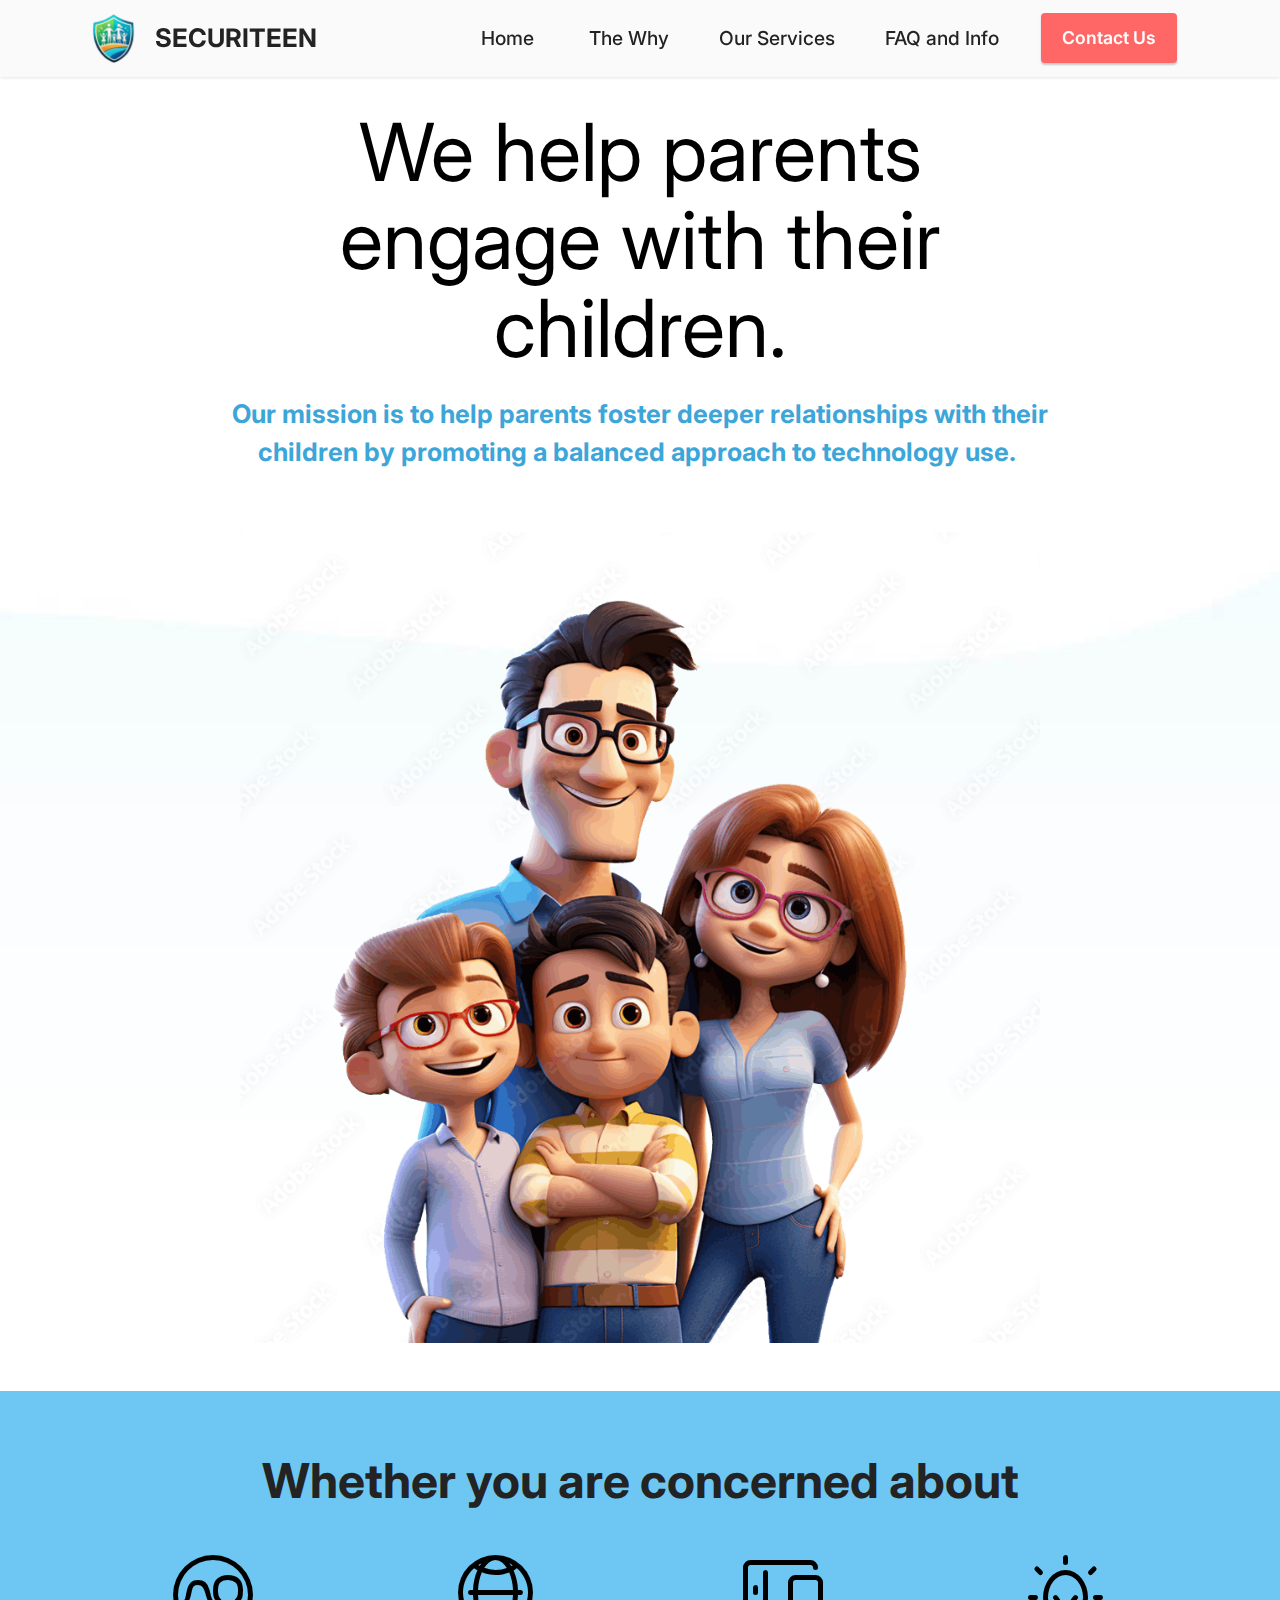
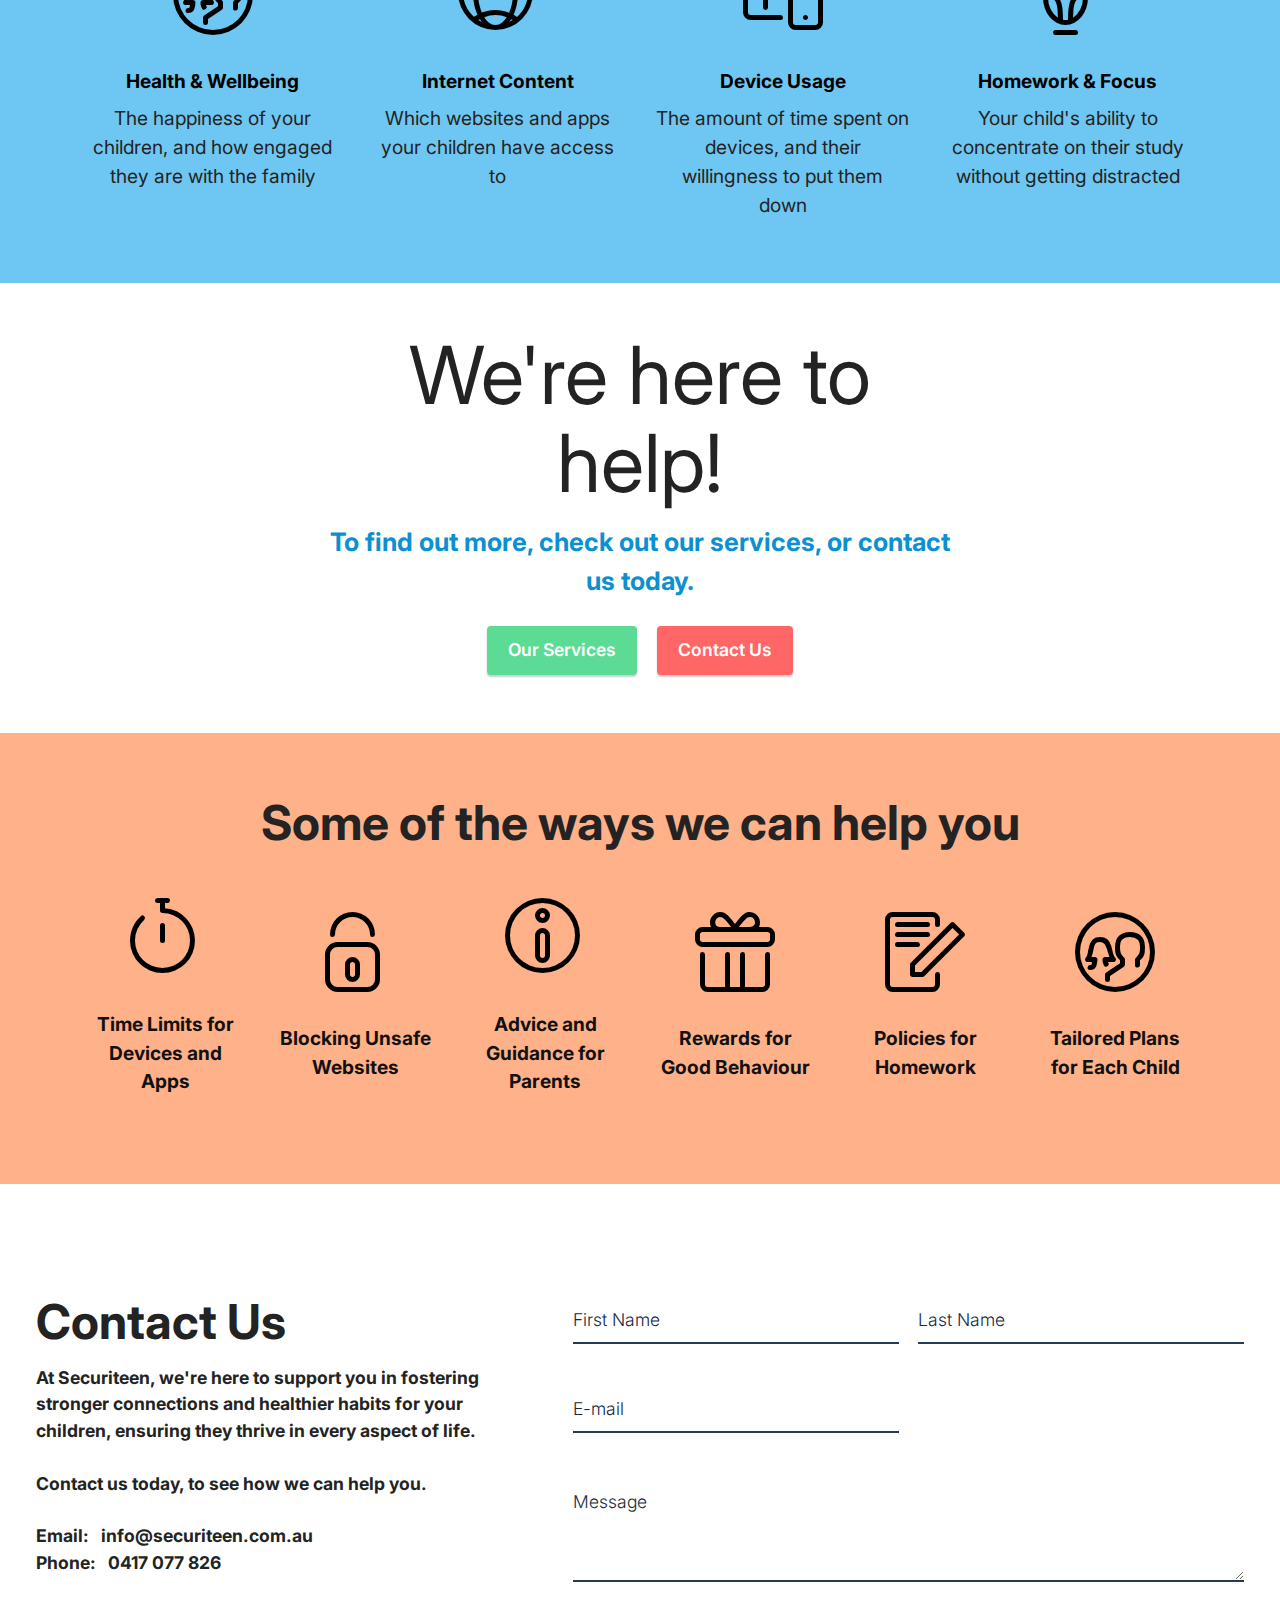
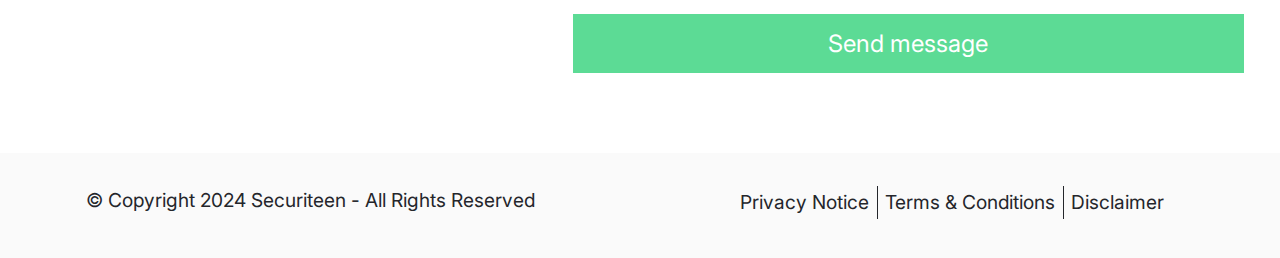
==== commit 92ada2a4: "Add files via upload" ====
--- a/index.html
+++ b/index.html
@@ -72,7 +72,7 @@
     <div class="align-center container">
         <div class="row">
             <div class="col-12 col-lg-9 m-auto col-text">
-                <h1 class="mbr-section-title mbr-fonts-style align-center display-1">We help parents reconnect with their children.</h1>
+                <h1 class="mbr-section-title mbr-fonts-style align-center display-1">We help parents engage with their children.</h1>
                 <h2 class="mbr-section-subtitle mbr-fonts-style align-center display-5"><strong>Our mission is to help parents foster deeper relationships with their children by promoting a balanced approach to technology use.&nbsp;</strong><br></h2>
                 
             </div>
@@ -163,6 +163,74 @@
     </div>
 </section>
 
+<section data-bs-version="5.1" class="features13 cid-ulnz74CUVm" id="features14-2m">
+    
+
+    
+    
+    <div class="container">
+        <div class="row">
+            <div class="col-12">
+                <h3 class="mbr-section-title align-center mb-4 mbr-fonts-style display-2"><strong>Some of the ways we can help you</strong></h3>
+            </div>
+            <div class="card col-12 col-md-4 col-lg-2 p-3">
+                <div class="card-wrapper">
+                    <div class="card-box align-center">
+                        <span class="mbr-iconfont mbrib-timer"></span>
+                        <h4 class="card-title align-center mbr-black mbr-fonts-style display-7">
+                            <strong>Time Limits for Devices and Apps</strong></h4>
+                    </div>
+                </div>
+            </div>
+            <div class="card p-3 col-12 col-md-4 col-lg-2">
+                <div class="card-wrapper">
+                    <div class="card-box align-center">
+                        <span class="mbr-iconfont mbrib-lock"></span>
+                        <h4 class="card-title align-center mbr-black mbr-fonts-style display-7">
+                            <strong>Blocking Unsafe Websites</strong></h4>
+                    </div>
+                </div>
+            </div>
+            <div class="card p-3 col-12 col-md-4 col-lg-2">
+                <div class="card-wrapper">
+                    <div class="card-box align-center">
+                        <span class="mbr-iconfont mbrib-info"></span>
+                        <h4 class="card-title align-center mbr-black mbr-fonts-style display-7">
+                            <strong>Advice and Guidance for Parents</strong></h4>
+                    </div>
+                </div>
+            </div>
+            <div class="card p-3 col-12 col-md-4 col-lg-2">
+                <div class="card-wrapper">
+                    <div class="card-box align-center">
+                        <span class="mbr-iconfont mbrib-gift"></span>
+                        <h4 class="card-title align-center mbr-black mbr-fonts-style display-7">
+                            <strong>Rewards for Good Behaviour</strong></h4>
+                    </div>
+                </div>
+            </div>
+            <div class="card p-3 col-12 col-md-4 col-lg-2">
+                <div class="card-wrapper">
+                    <div class="card-box align-center">
+                        <span class="mbr-iconfont mbrib-edit"></span>
+                        <h4 class="card-title align-center mbr-black mbr-fonts-style display-7">
+                            <strong>Policies for Homework</strong></h4>
+                    </div>
+                </div>
+            </div>
+            <div class="card p-3 col-12 col-md-4 col-lg-2">
+                <div class="card-wrapper">
+                    <div class="card-box align-center">
+                        <span class="mbr-iconfont mbrib-users"></span>
+                        <h4 class="card-title align-center mbr-black mbr-fonts-style display-7">
+                            <strong>Tailored Plans for Each Child</strong></h4>
+                    </div>
+                </div>
+            </div>
+        </div>
+    </div>
+</section>
+
 <section data-bs-version="5.1" class="form1 cid-ukfMOaIkKs" id="form1-7">
     
     
@@ -175,7 +243,7 @@
                 <p class="mbr-text mbr-fonts-style mt-3 display-4"><strong>At Securiteen, we're here to support you in fostering stronger connections and healthier habits for your children, ensuring they thrive in every aspect of life.&nbsp;<br><br>Contact us today, to see how we can help you.<br><br>Email:&nbsp; &nbsp;info@securiteen.com.au<br>Phone:&nbsp; &nbsp;0417 077 826</strong><br></p>
             </div>
             <div class="col-lg-7 mx-auto mbr-form form" data-form-type="formoid">
-                <form action="https://mobirise.eu/" method="POST" class="mbr-form form-with-styler" data-form-title="Form Name"><input type="hidden" name="email" data-form-email="true" value="gCvDpy/anjZECegY5HL0VSE0dLQziQnzuRA22AzmWo4/9J8/Ve51aZTA6wdy3ktuIS+RFMyE9W9j/wsUTwSo5xTQS4sk9eN4CuAIphd6P8i1gnXCOVuvM870aV0ytLA2.WJpphk/rk7ksquVGemUd2kVAOgbsWveb5CSYJ0mOlXfcd38kpWl0NqwU1Wt6t/8ZTyK2tY+bR9gk4hs6HfjZLlTY459McANwx1fkLYOhg7vKBYfoYXWJtPw1+3kQ07o4">
+                <form action="https://mobirise.eu/" method="POST" class="mbr-form form-with-styler" data-form-title="Form Name"><input type="hidden" name="email" data-form-email="true" value="0BNpiCIKYINamx8SDszLGMegth8jLch/EGOlsY6EuMT1/Flu7/gvQlh9bY6RU1UzixdlDRxZuMmUDPrh50QqjO/PKsMaBROWOBMwWBp9PoQptAfSFT6yQw5759tVjyYT.Up4ssNxJrchwABbDNdjC4FobeCRanBWM7MMqoieQG5T7RsByqfwdy+7rcq5XwQM7/Yv43Dp6X1K98DEZ8fsIZ/mTR3O4wM+BxwX9WfFLU3Far3EE6KMwgjH4X3lPbTGg">
                     <div class="row">
                         <div hidden="hidden" data-form-alert="" class="alert alert-success col-12">Thanks for filling out
                             the form!</div>
--- a/assets/mobirise/css/mbr-additional.css
+++ b/assets/mobirise/css/mbr-additional.css
@@ -1149,8 +1149,51 @@
   position: absolute;
   top: 0;
 }
+.cid-ulnz74CUVm {
+  padding-top: 4rem;
+  padding-bottom: 4rem;
+  background-color: #ffb18a;
+}
+.cid-ulnz74CUVm .mbr-fallback-image.disabled {
+  display: none;
+}
+.cid-ulnz74CUVm .mbr-fallback-image {
+  display: block;
+  background-size: cover;
+  background-position: center center;
+  width: 100%;
+  height: 100%;
+  position: absolute;
+  top: 0;
+}
+.cid-ulnz74CUVm .card-box {
+  z-index: 10;
+  position: relative;
+}
+@media (min-width: 1500px) {
+  .cid-ulnz74CUVm .container {
+    max-width: 1400px;
+  }
+}
+.cid-ulnz74CUVm .card {
+  margin: auto;
+}
+.cid-ulnz74CUVm .mbr-iconfont {
+  display: block;
+  font-size: 5rem;
+  color: #000000;
+  margin-bottom: 2rem;
+}
+.cid-ulnz74CUVm .card-wrapper {
+  display: flex;
+  justify-content: center;
+  align-items: center;
+}
+.cid-ulnz74CUVm .row {
+  justify-content: center;
+}
 .cid-ukfMOaIkKs {
-  background-color: #ffb18a;
+  background-color: #ffffff;
 }
 .cid-ukfMOaIkKs .mbr-overlay {
   background-color: #ffffff;
@@ -1173,7 +1216,7 @@
   }
 }
 .cid-ukfMOaIkKs .form {
-  background-color: #ffe885;
+  background-color: #ffffff;
   padding-top: 7rem;
   padding-bottom: 5rem;
 }
@@ -2336,7 +2379,7 @@
 .cid-ukxtb5erLF {
   padding-top: 5rem;
   padding-bottom: 5rem;
-  background-color: #ffb18a;
+  background-color: #47b5ed;
 }
 .cid-ukxtb5erLF blockquote {
   border-color: #05386b;
@@ -2541,7 +2584,7 @@
 .cid-ukwXMFQXv1 {
   padding-top: 3rem;
   padding-bottom: 3rem;
-  background-color: #ffb18a;
+  background-color: #47b5ed;
 }
 .cid-ukwXMFQXv1 .mbr-fallback-image.disabled {
   display: none;
@@ -2561,7 +2604,7 @@
   margin-bottom: 2rem;
 }
 .cid-ukwXMFQXv1 .icon-box {
-  background: #ff9966;
+  background: #22a5e5;
   width: 60px;
   min-width: 60px;
   height: 60px;
@@ -2952,7 +2995,7 @@
 .cid-ukx0p74iKu {
   padding-top: 3rem;
   padding-bottom: 3rem;
-  background-color: #47b5ed;
+  background-color: #ffb18a;
 }
 .cid-ukx0p74iKu img,
 .cid-ukx0p74iKu .item-img {
--- a/assets/mobirise/css/mbr-additional.css
+++ b/assets/mobirise/css/mbr-additional.css
@@ -1149,8 +1149,51 @@
   position: absolute;
   top: 0;
 }
+.cid-ulnz74CUVm {
+  padding-top: 4rem;
+  padding-bottom: 4rem;
+  background-color: #ffb18a;
+}
+.cid-ulnz74CUVm .mbr-fallback-image.disabled {
+  display: none;
+}
+.cid-ulnz74CUVm .mbr-fallback-image {
+  display: block;
+  background-size: cover;
+  background-position: center center;
+  width: 100%;
+  height: 100%;
+  position: absolute;
+  top: 0;
+}
+.cid-ulnz74CUVm .card-box {
+  z-index: 10;
+  position: relative;
+}
+@media (min-width: 1500px) {
+  .cid-ulnz74CUVm .container {
+    max-width: 1400px;
+  }
+}
+.cid-ulnz74CUVm .card {
+  margin: auto;
+}
+.cid-ulnz74CUVm .mbr-iconfont {
+  display: block;
+  font-size: 5rem;
+  color: #000000;
+  margin-bottom: 2rem;
+}
+.cid-ulnz74CUVm .card-wrapper {
+  display: flex;
+  justify-content: center;
+  align-items: center;
+}
+.cid-ulnz74CUVm .row {
+  justify-content: center;
+}
 .cid-ukfMOaIkKs {
-  background-color: #ffb18a;
+  background-color: #ffffff;
 }
 .cid-ukfMOaIkKs .mbr-overlay {
   background-color: #ffffff;
@@ -1173,7 +1216,7 @@
   }
 }
 .cid-ukfMOaIkKs .form {
-  background-color: #ffe885;
+  background-color: #ffffff;
   padding-top: 7rem;
   padding-bottom: 5rem;
 }
@@ -2336,7 +2379,7 @@
 .cid-ukxtb5erLF {
   padding-top: 5rem;
   padding-bottom: 5rem;
-  background-color: #ffb18a;
+  background-color: #47b5ed;
 }
 .cid-ukxtb5erLF blockquote {
   border-color: #05386b;
@@ -2541,7 +2584,7 @@
 .cid-ukwXMFQXv1 {
   padding-top: 3rem;
   padding-bottom: 3rem;
-  background-color: #ffb18a;
+  background-color: #47b5ed;
 }
 .cid-ukwXMFQXv1 .mbr-fallback-image.disabled {
   display: none;
@@ -2561,7 +2604,7 @@
   margin-bottom: 2rem;
 }
 .cid-ukwXMFQXv1 .icon-box {
-  background: #ff9966;
+  background: #22a5e5;
   width: 60px;
   min-width: 60px;
   height: 60px;
@@ -2952,7 +2995,7 @@
 .cid-ukx0p74iKu {
   padding-top: 3rem;
   padding-bottom: 3rem;
-  background-color: #47b5ed;
+  background-color: #ffb18a;
 }
 .cid-ukx0p74iKu img,
 .cid-ukx0p74iKu .item-img {
